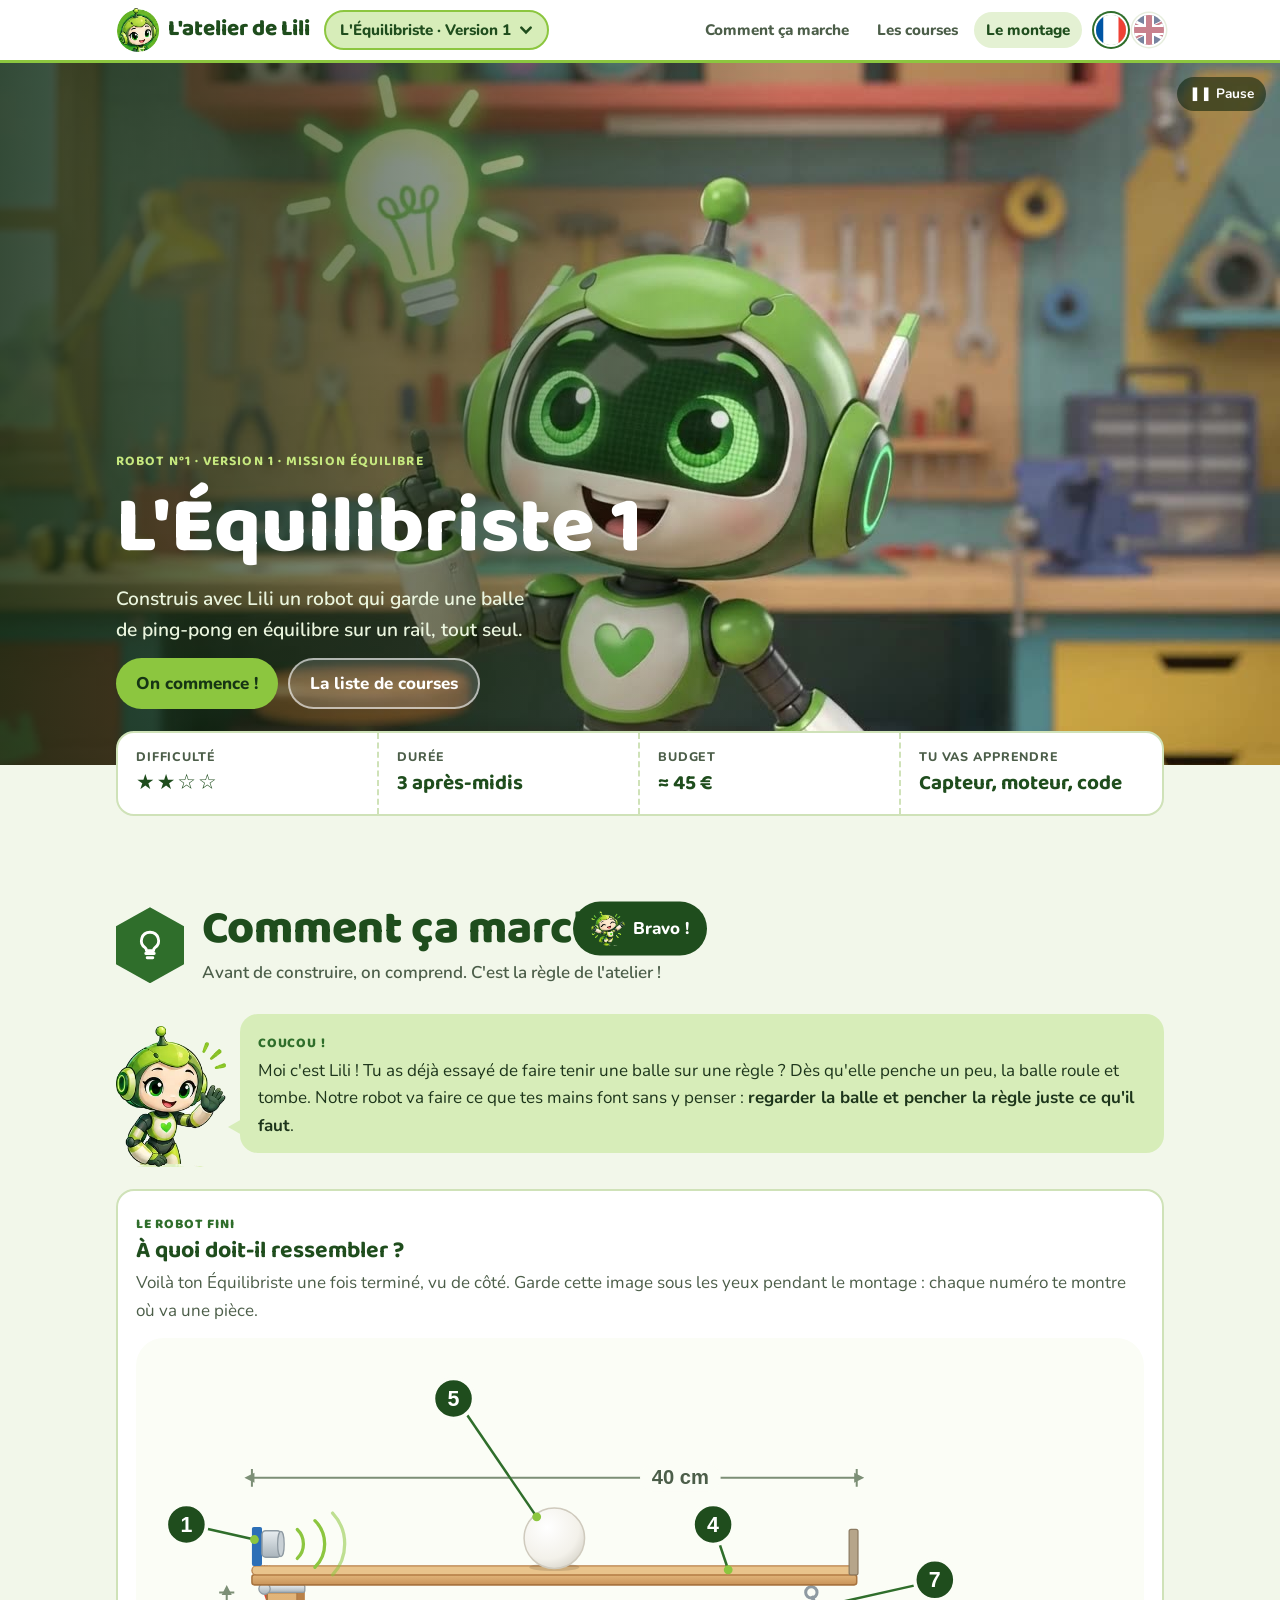
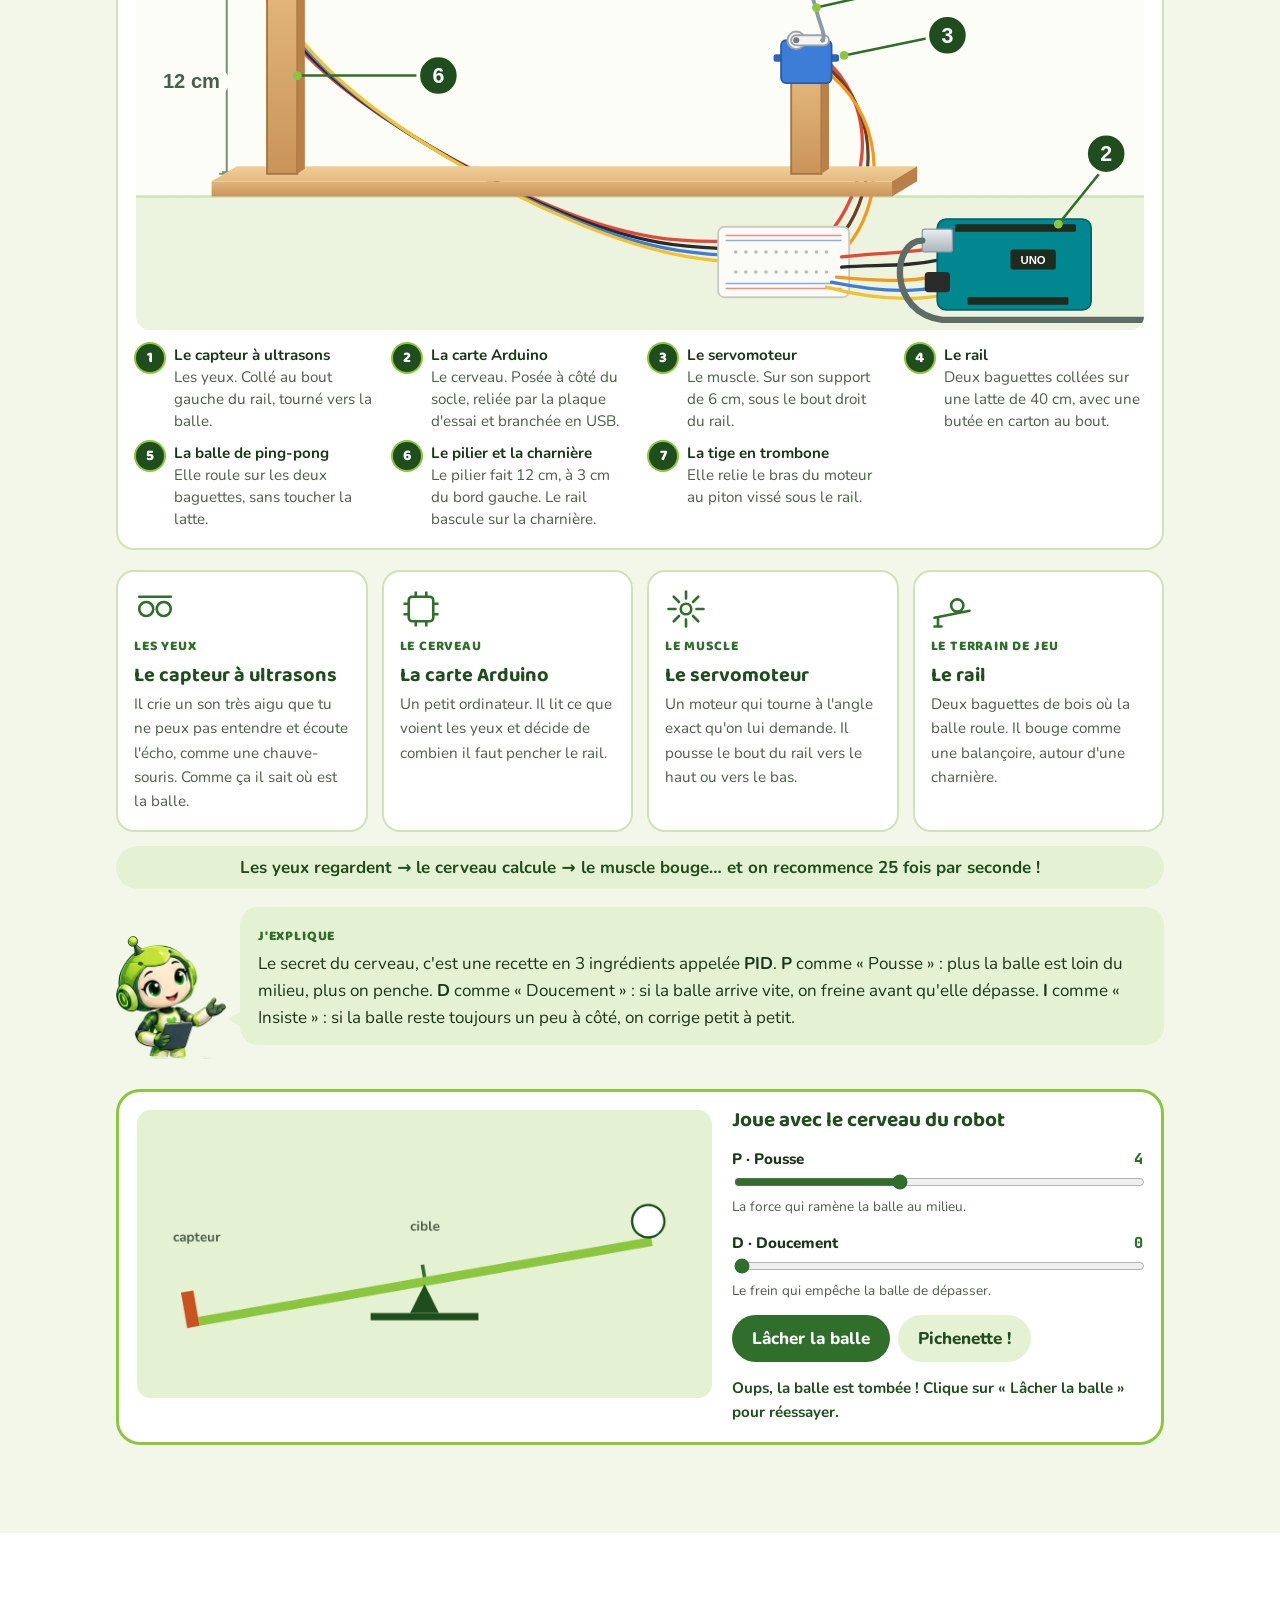
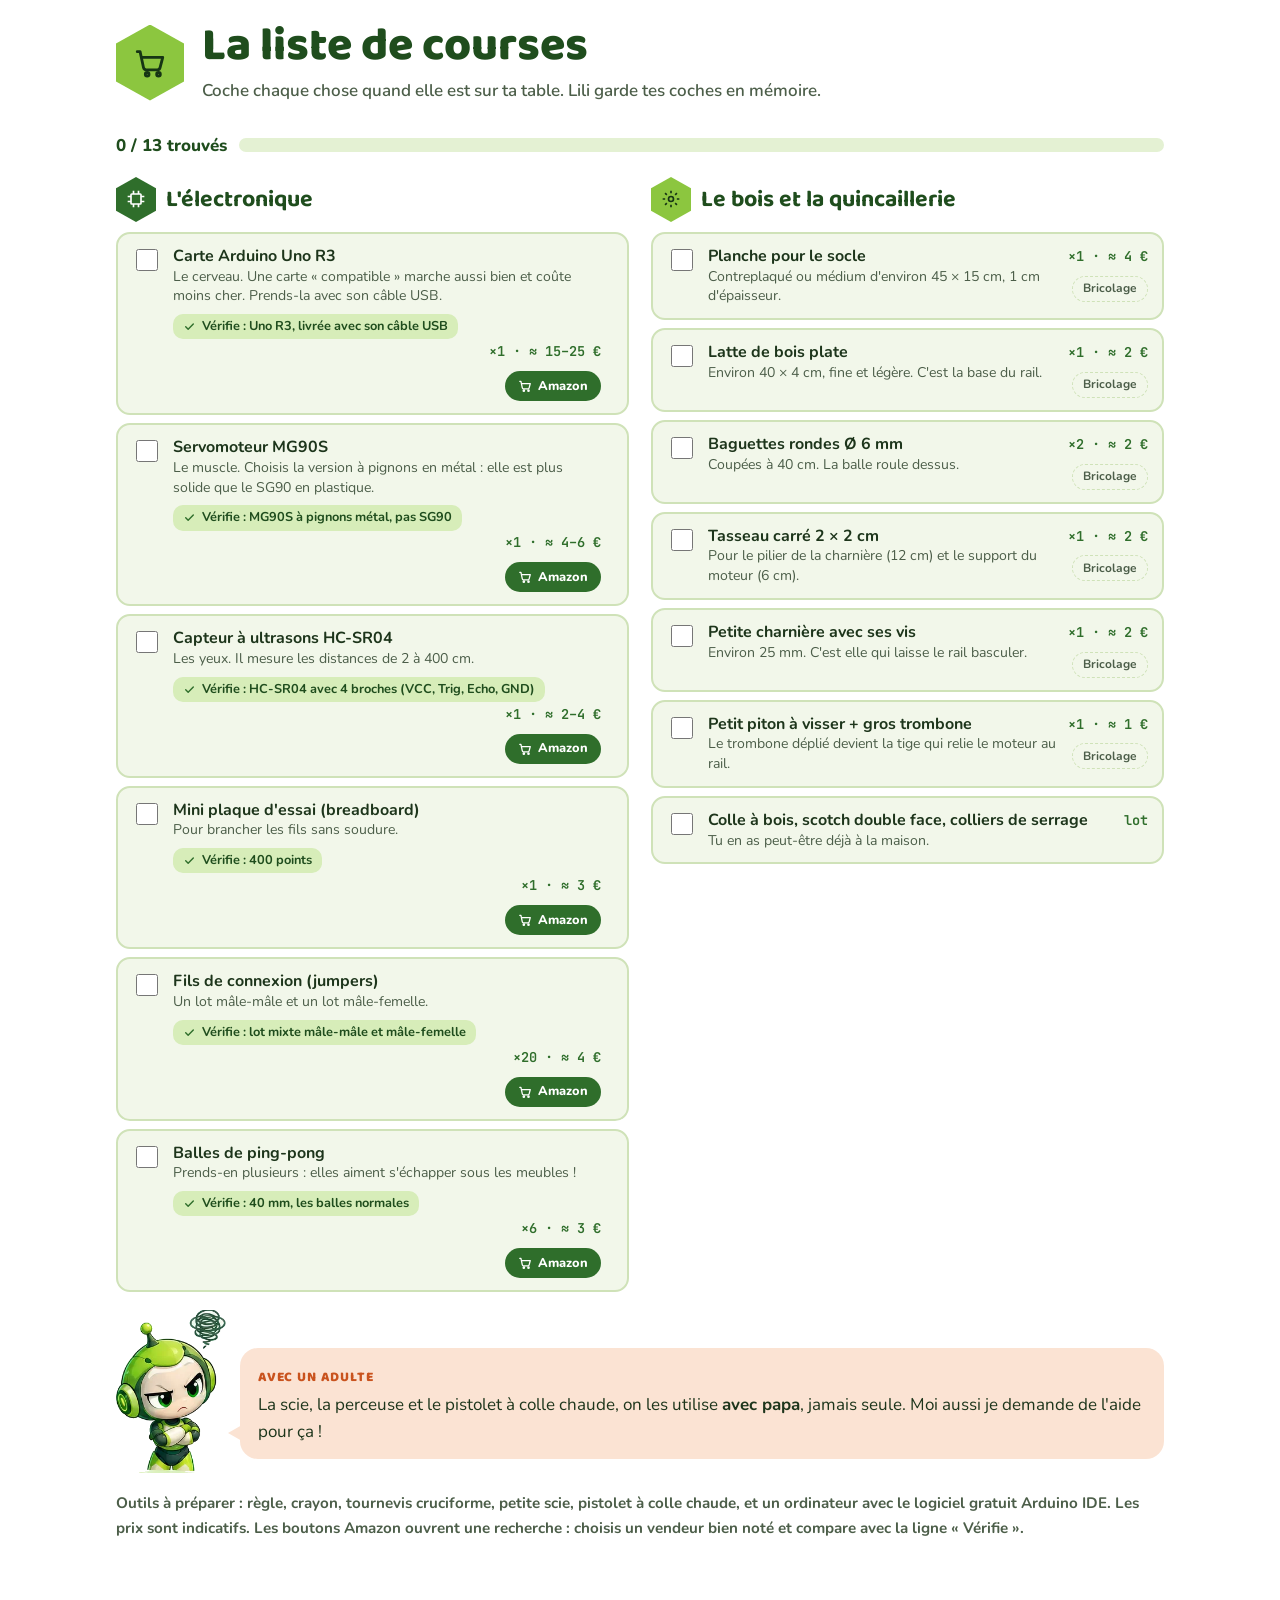
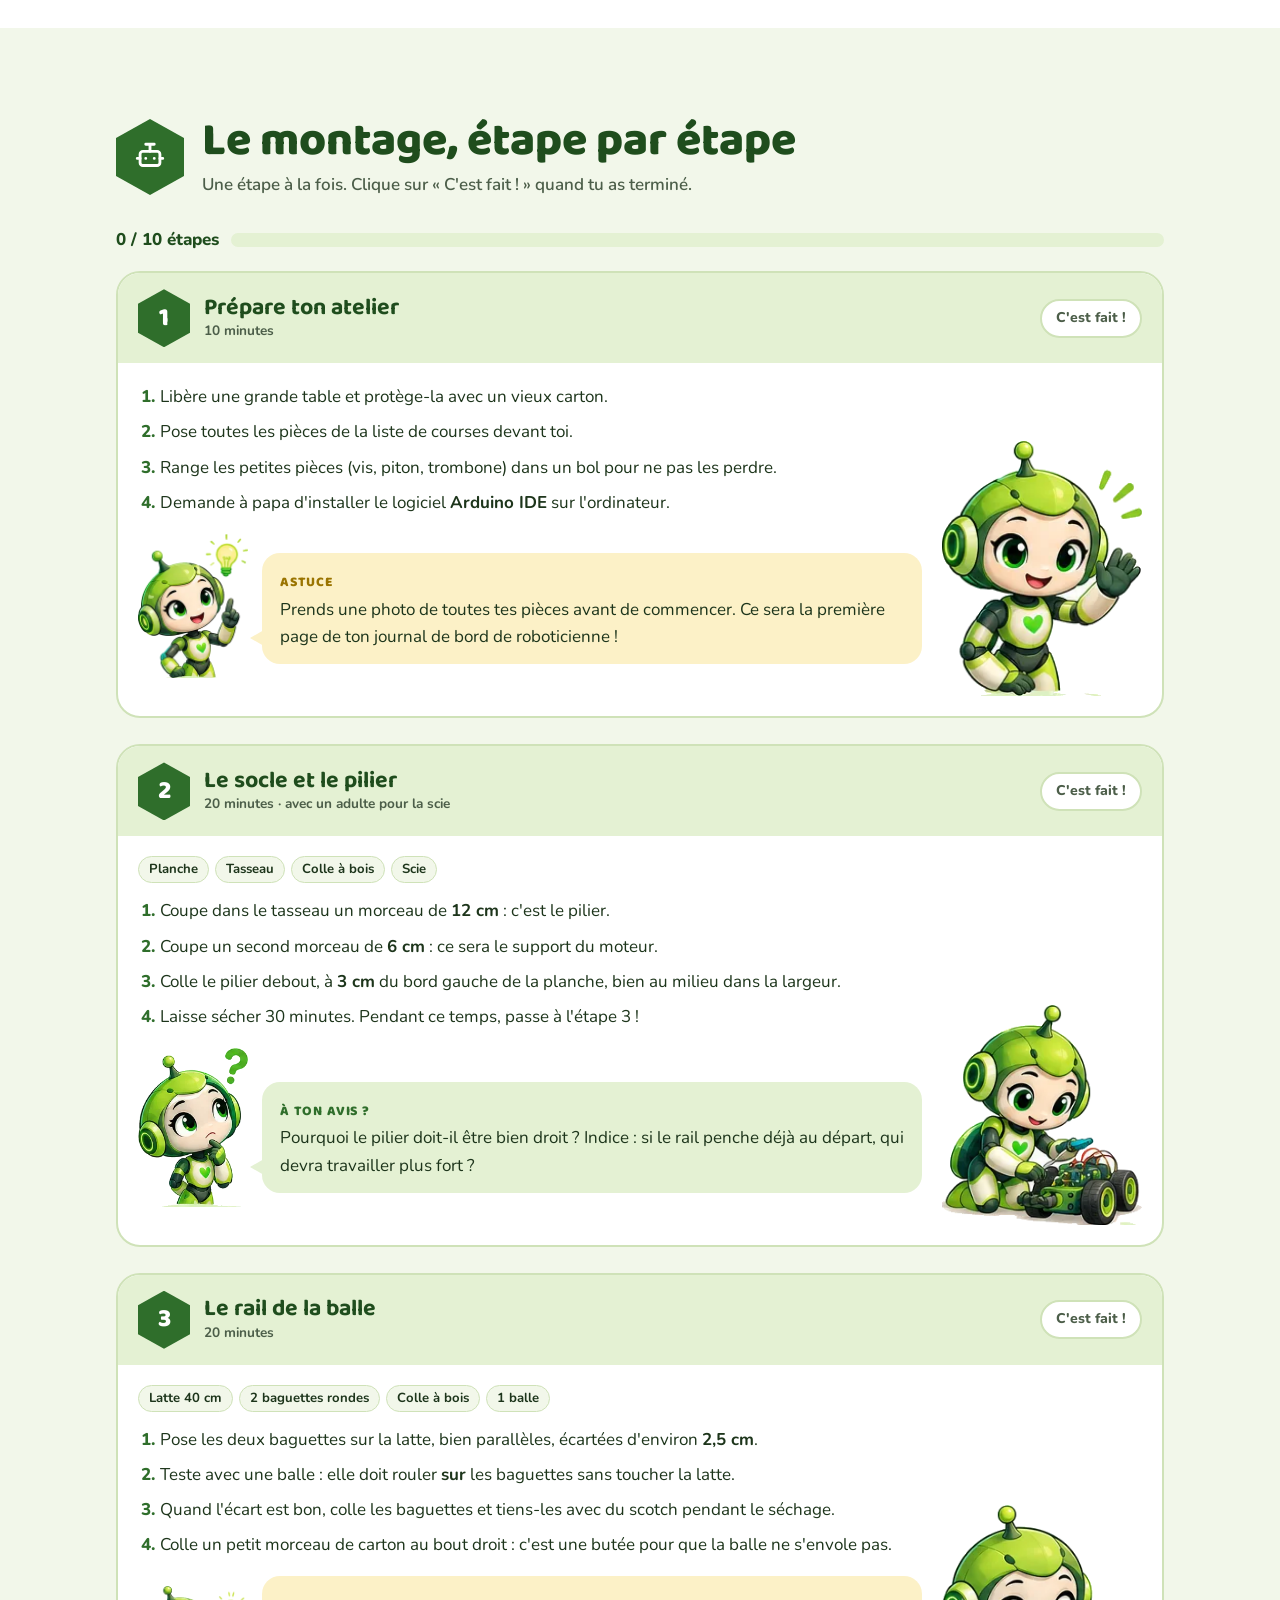
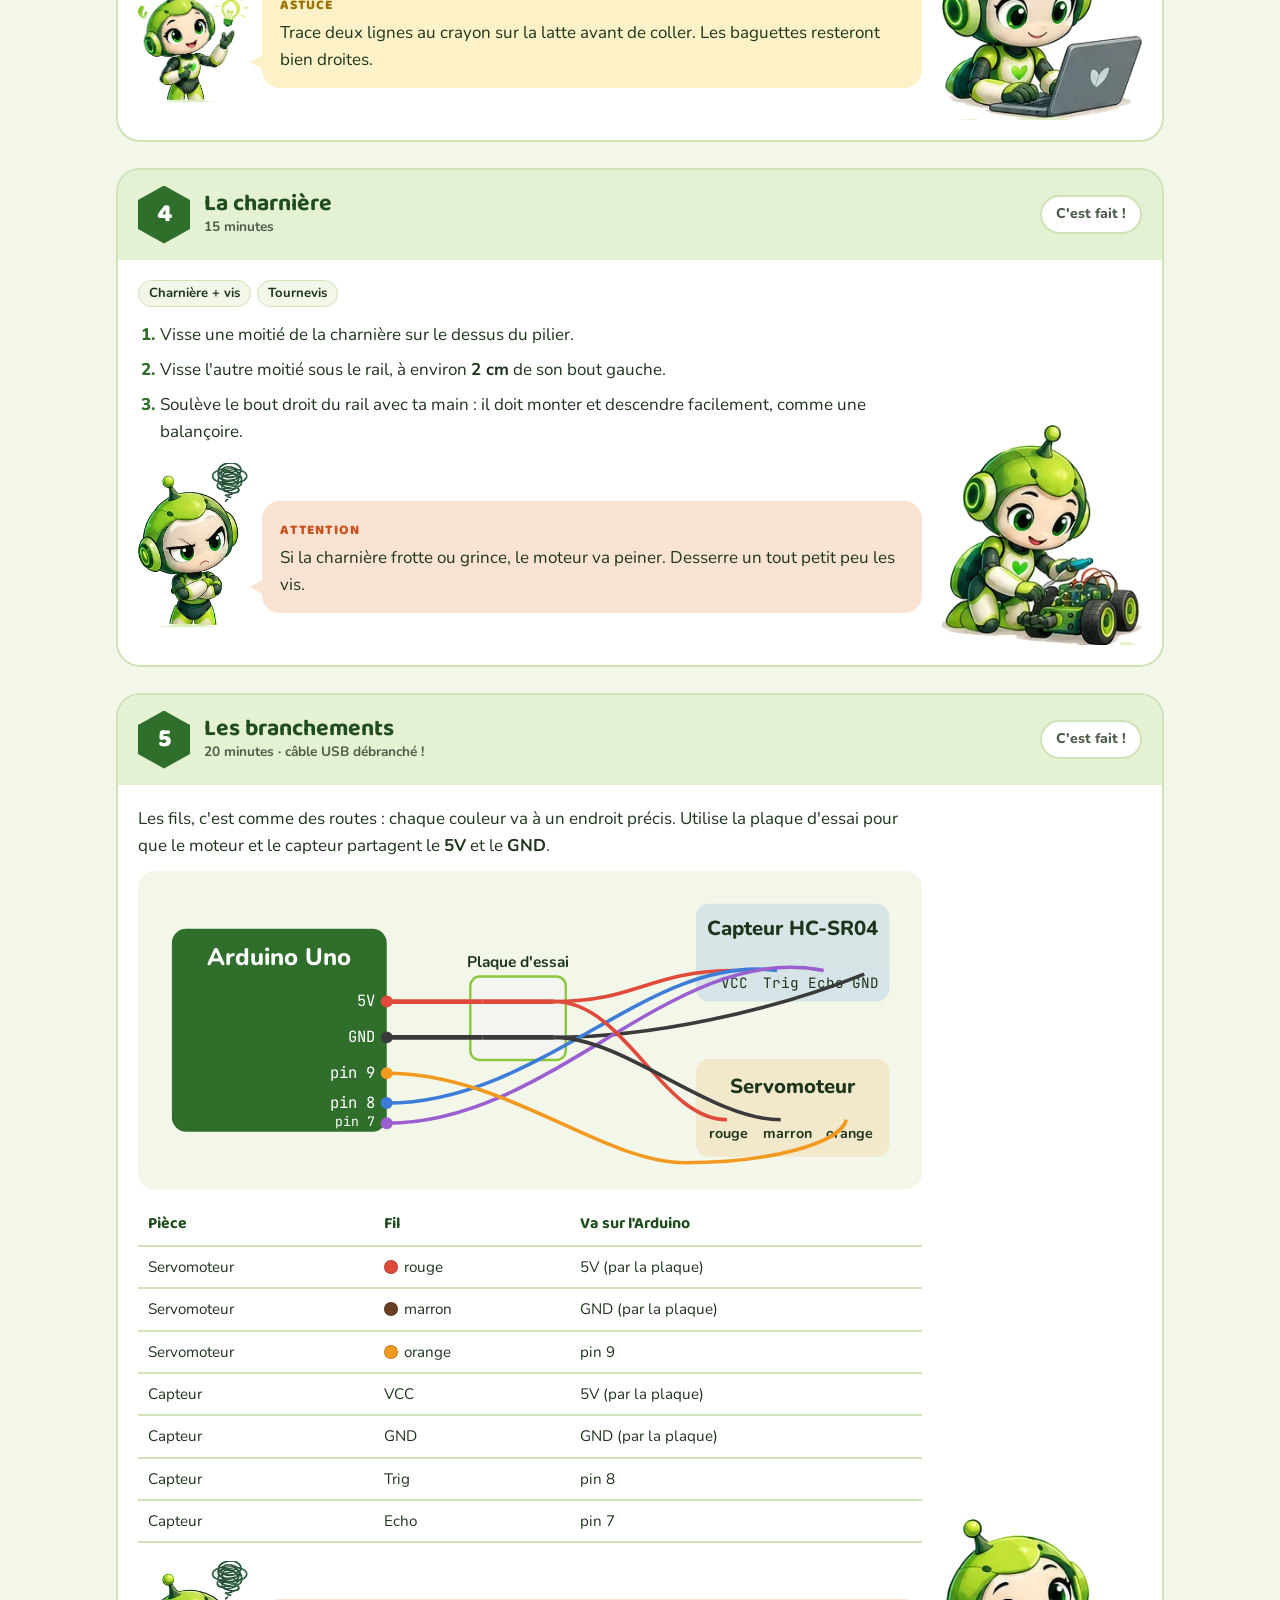
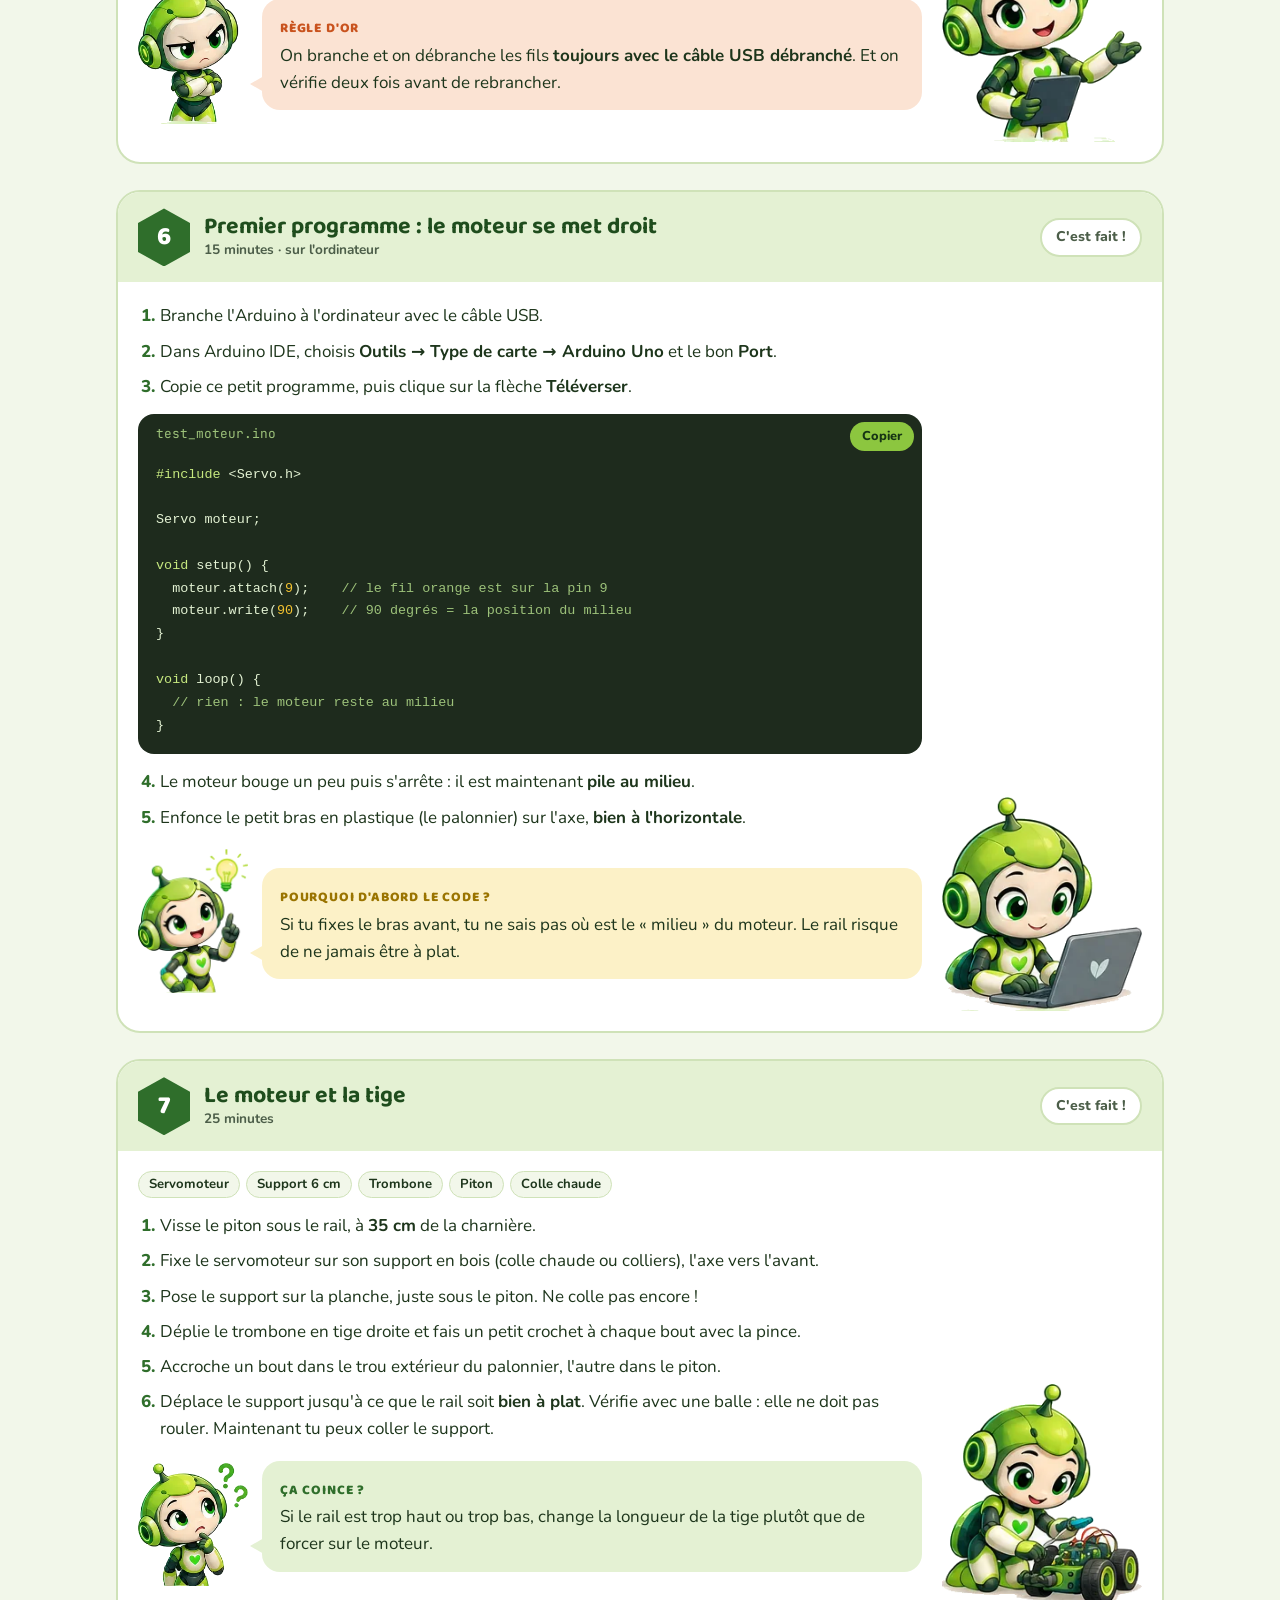
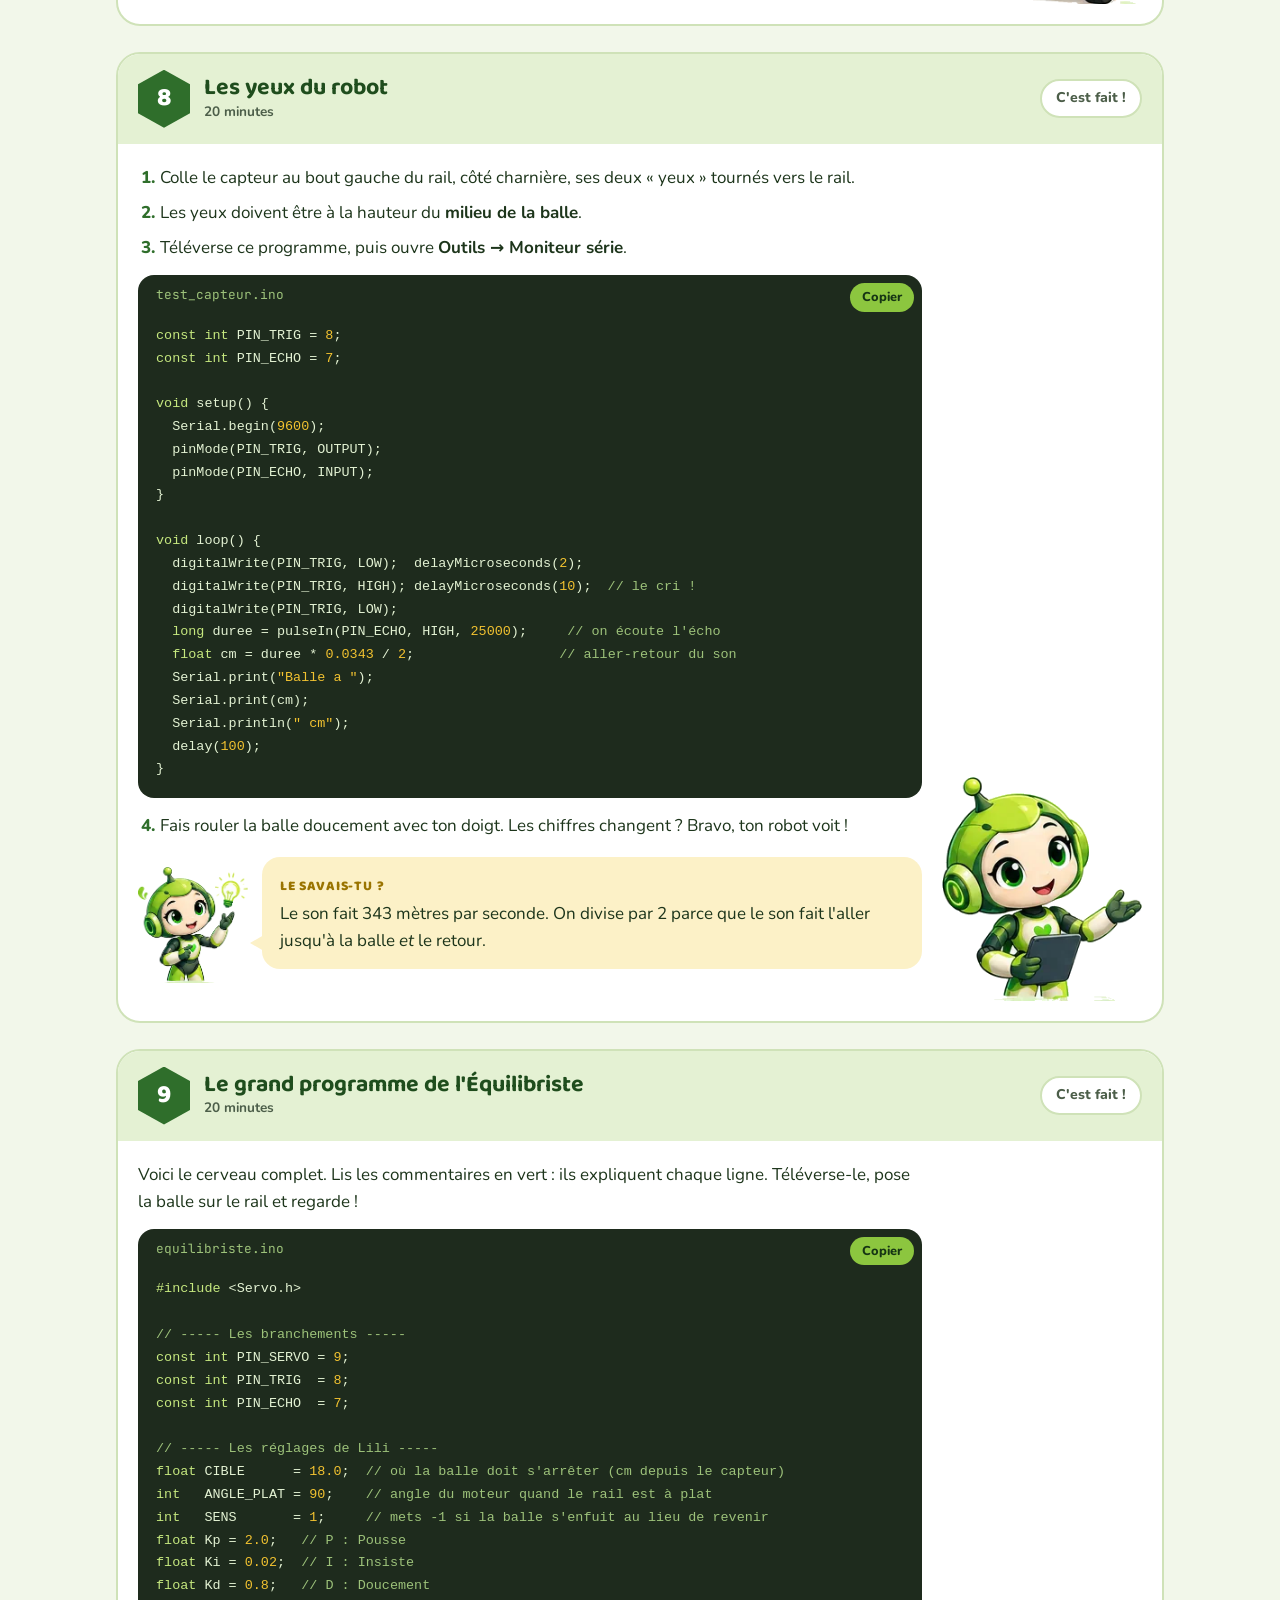
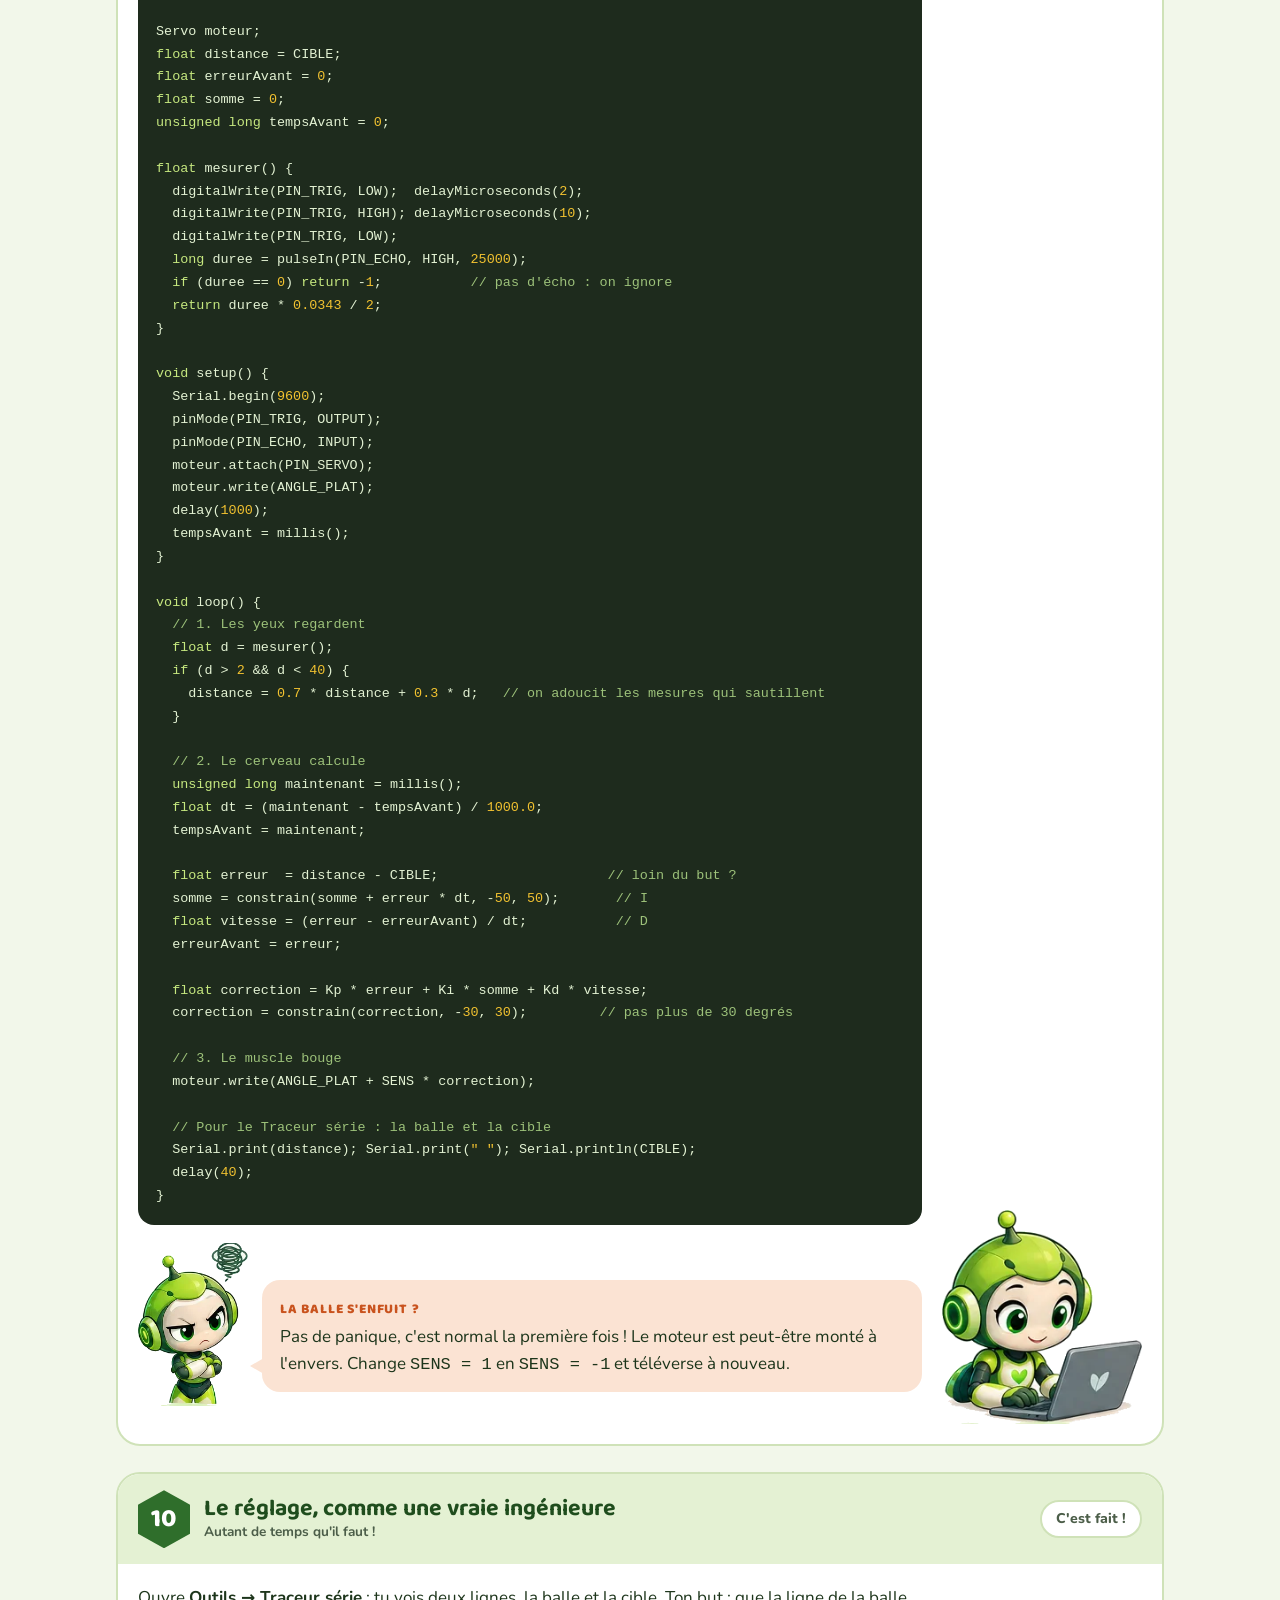
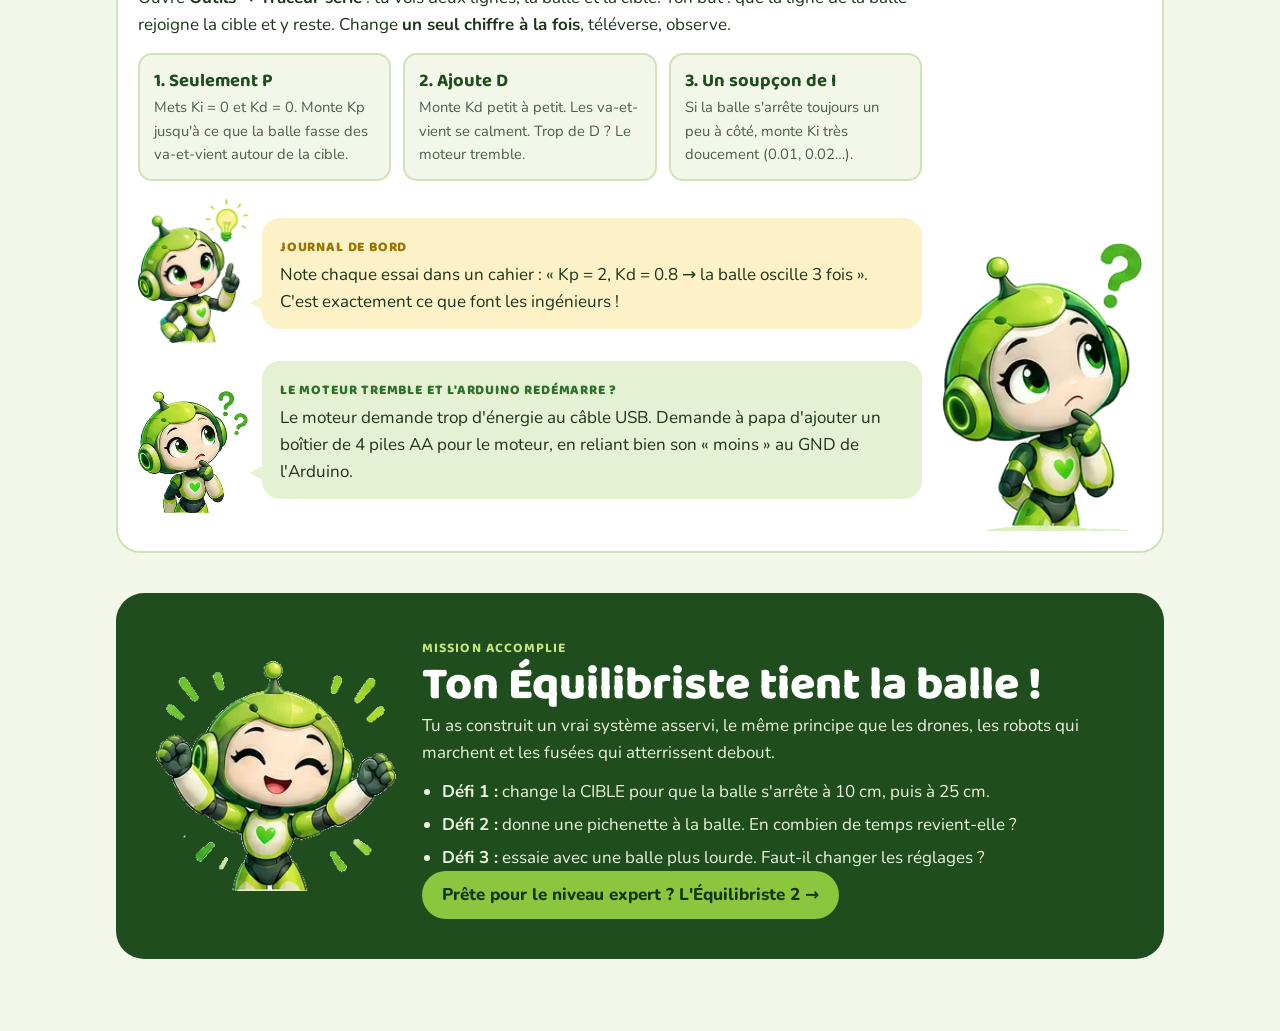
==== index.html @ 038a300b "Ajoute L'Enseigne lumineuse 2 : le panneau défilant (très facile) - Nouvelle page panneau.html + en/" ====
<!doctype html>
<html lang="fr">
<head>
<meta charset="utf-8">
<meta name="viewport" content="width=device-width, initial-scale=1, viewport-fit=cover">
<meta name="description" content="L'atelier de Lili : des robots à construire en famille, expliqués pas à pas pour les enfants.">
<link rel="icon" href="assets/lili-avatar.webp" type="image/webp">
<style>:root{color-scheme:light;padding-top:env(safe-area-inset-top,0px);padding-bottom:env(safe-area-inset-bottom,0px)}body{margin:0}img{max-width:100%}[hidden]{display:none!important}</style>
<title>L'atelier de Lili</title>
<meta name="claude:viewport-fit-sides" content="cover">
<link rel="preconnect" href="https://fonts.googleapis.com">
<link rel="preconnect" href="https://fonts.gstatic.com" crossorigin>
<link rel="stylesheet" href="https://fonts.googleapis.com/css2?family=Baloo+2:wght@500;700;800&family=Nunito:wght@400;600;700;800&family=JetBrains+Mono:wght@400;600&display=swap">
<link rel="stylesheet" href="assets/atelier.css?v=5">

</head>
<body>
<header class="topbar">
  <div class="wrap">
    <a class="brand" href="#top"><img src="assets/lili-avatar.webp" alt="">L'atelier de Lili</a>
    <div class="picker">
      <button class="picker-btn" id="pickerBtn" aria-expanded="false" aria-controls="pickerMenu">L'Équilibriste · Version 1<svg viewBox="0 0 12 12" fill="none" stroke="currentColor" stroke-width="2.2" stroke-linecap="round"><path d="M2 4l4 4 4-4"/></svg>
      </button>
      <div class="picker-menu" id="pickerMenu" hidden>
        <a class="robot-opt is-current" href="#top">
          <span class="ico"><svg viewBox="0 0 48 48" width="40"><circle cx="24" cy="16" r="7" fill="#F4F4F0" stroke="#2F6E2B" stroke-width="2"/><rect x="4" y="25" width="40" height="5" rx="2.5" fill="#8CC63F" transform="rotate(-8 24 27)"/><path d="M24 30v12M16 42h16" stroke="#2F6E2B" stroke-width="3" stroke-linecap="round"/></svg></span>
          <span><b>L'Équilibriste · Version 1</b><small>Une balle de ping-pong en équilibre sur un rail</small></span>
        </a>
        <a class="robot-opt" href="plateau.html">
          <span class="ico"><svg viewBox="0 0 48 48" width="40"><circle cx="24" cy="10" r="5" fill="#F4F4F0" stroke="#2F6E2B" stroke-width="2"/><ellipse cx="24" cy="19" rx="19" ry="4.5" fill="#8CC63F" stroke="#2F6E2B" stroke-width="2" transform="rotate(-6 24 19)"/><path d="M11 23l-3 17M24 24v16M37 21l3 19M5 41h38" stroke="#2F6E2B" stroke-width="3" stroke-linecap="round"/></svg></span>
          <span><b>L'Équilibriste · Version 2</b><small>Une bille sur un plateau, 3 moteurs · niveau expert</small></span>
        </a>
        <a class="robot-opt" href="enseigne.html">
          <span class="ico"><svg viewBox="0 0 48 48" width="40"><rect x="4" y="12" width="40" height="24" rx="5" fill="#1F4D1D"/><text x="24" y="30" text-anchor="middle" font-family="Baloo 2, sans-serif" font-weight="800" font-size="15" fill="#C6E87F">ABC</text></svg></span>
          <span><b>L'Enseigne lumineuse · Version 1</b><small>Ton prénom en lettres imprimées en 3D qui s'allument</small></span>
        </a>
        <a class="robot-opt" href="panneau.html">
          <span class="ico"><svg viewBox="0 0 48 48" width="40"><rect x="4" y="12" width="40" height="24" rx="5" fill="#1F4D1D"/><text x="24" y="30" text-anchor="middle" font-family="Baloo 2, sans-serif" font-weight="800" font-size="15" fill="#C6E87F">ABC</text></svg></span>
          <span><b>L'Enseigne lumineuse · Version 2</b><small>Tes messages qui défilent · très facile</small></span>
        </a>
        <a class="robot-opt" href="rouleur.html">
          <span class="ico"><svg viewBox="0 0 48 48" width="40"><rect x="8" y="16" width="32" height="16" rx="5" fill="#8CC63F" stroke="#1F4D1D" stroke-width="2"/><rect x="18" y="9" width="12" height="7" rx="2" fill="#3D7DD8"/><circle cx="14" cy="34" r="6" fill="#1F4D1D"/><circle cx="34" cy="34" r="6" fill="#1F4D1D"/></svg></span>
          <span><b>Le Rouleur</b><small>Il roule et contourne les obstacles tout seul</small></span>
        </a>
        <span class="robot-opt locked" aria-disabled="true">
          <span class="ico"><svg viewBox="0 0 48 48" width="34"><rect x="10" y="20" width="28" height="22" rx="5" fill="none" stroke="currentColor" stroke-width="3"/><path d="M16 20v-6a8 8 0 0116 0v6" fill="none" stroke="currentColor" stroke-width="3"/></svg></span>
          <span><b>Mystère</b><small>Se débloque quand tu as fini le Rouleur</small></span>
        </span>
      </div>
    </div>
    <nav class="navlinks" aria-label="Chapitres">
      <a href="#comprendre">Comment ça marche</a>
      <a href="#courses">Les courses</a>
      <a href="#montage">Le montage</a>
    </nav>
    <nav class="lang" aria-label="Langue"><a href="index.html" lang="fr" hreflang="fr" title="Français" aria-label="Français" aria-current="true"><svg viewBox="0 0 3 2" preserveAspectRatio="xMidYMid slice" aria-hidden="true"><rect width="1" height="2" fill="#0055A4"/><rect x="1" width="1" height="2" fill="#FFFFFF"/><rect x="2" width="1" height="2" fill="#EF4135"/></svg></a><a href="en/index.html" lang="en" hreflang="en" title="English" aria-label="English"><svg viewBox="0 0 60 30" preserveAspectRatio="xMidYMid slice" aria-hidden="true"><clipPath id="ukT"><path d="M30,15h30v15zv15h-30zh-30v-15zv-15h30z"/></clipPath><rect width="60" height="30" fill="#012169"/><path d="M0,0L60,30M60,0L0,30" stroke="#FFFFFF" stroke-width="6"/><path d="M0,0L60,30M60,0L0,30" clip-path="url(#ukT)" stroke="#C8102E" stroke-width="4"/><path d="M30,0v30M0,15h60" stroke="#FFFFFF" stroke-width="10"/><path d="M30,0v30M0,15h60" stroke="#C8102E" stroke-width="6"/></svg></a></nav>
  </div>
</header>

<main id="top">
  <div class="hero">
    <video id="heroVideo" src="assets/banner.mp4?v=4" poster="assets/banner-poster.jpg" autoplay muted loop playsinline aria-label="Lili construit un robot dans son atelier"></video>
    <button class="vid-toggle" id="vidToggle" type="button">❚❚ Pause</button>
    <div class="hero-text">
      <div class="wrap">
        <span class="eyebrow">Robot n°1 · Version 1 · Mission équilibre</span>
        <h1>L'Équilibriste 1</h1>
        <p class="lead">Construis avec Lili un robot qui garde une balle de ping-pong en équilibre sur un rail, tout seul.</p>
        <div class="hero-cta">
          <a class="btn btn-lime" href="#comprendre">On commence !</a>
          <a class="btn btn-ghost" href="#courses">La liste de courses</a>
        </div>
      </div>
    </div>
  </div>

  <div class="wrap">
    <div class="facts">
      <div><span>Difficulté</span><b class="stars">★★☆☆</b></div>
      <div><span>Durée</span><b>3 après-midis</b></div>
      <div><span>Budget</span><b>≈ 45 €</b></div>
      <div><span>Tu vas apprendre</span><b>Capteur, moteur, code</b></div>
    </div>
  </div>

  <!-- ===================== COMPRENDRE ===================== -->
  <section class="chap" id="comprendre">
    <div class="wrap">
      <div class="chap-head">
        <div class="hex"><svg viewBox="0 0 24 24" fill="none" stroke="currentColor" stroke-width="2" stroke-linecap="round" stroke-linejoin="round"><path d="M9 18h6M10 21h4M12 3a6 6 0 00-3.5 10.9c.6.5 1 1.2 1 2.1h5c0-.9.4-1.6 1-2.1A6 6 0 0012 3z"/></svg></div>
        <div><h2>Comment ça marche ?</h2><p>Avant de construire, on comprend. C'est la règle de l'atelier !</p></div>
      </div>

      <div class="lili">
        <img src="assets/lili-coucou.webp" alt="Lili fait coucou">
        <div class="bubble"><span class="tag">Coucou !</span><p>Moi c'est Lili ! Tu as déjà essayé de faire tenir une balle sur une règle ? Dès qu'elle penche un peu, la balle roule et tombe. Notre robot va faire ce que tes mains font sans y penser : <strong>regarder la balle et pencher la règle juste ce qu'il faut</strong>.</p></div>
      </div>

      <!-- À quoi doit-il ressembler ? -->
      <figure class="look" id="apercu">
        <div class="look-head"><span class="role">Le robot fini</span><h3>À quoi doit-il ressembler ?</h3><p>Voilà ton Équilibriste une fois terminé, vu de côté. Garde cette image sous les yeux pendant le montage : chaque numéro te montre où va une pièce.</p></div>
        <a class="look-pic" href="assets/look-equilibriste.svg" target="_blank" rel="noopener" title="Ouvrir l'image en grand"><img src="assets/look-equilibriste.svg" alt="L'Équilibriste terminé, vu de côté : socle, pilier, rail avec la balle, capteur, servomoteur, plaque d'essai et Arduino" width="800" height="470" loading="lazy"></a>
        <p class="look-zoom">Touche l'image pour l'agrandir.</p>
        <ol class="look-key">
          <li><span><b>Le capteur à ultrasons</b>Les yeux. Collé au bout gauche du rail, tourné vers la balle.</span></li>
          <li><span><b>La carte Arduino</b>Le cerveau. Posée à côté du socle, reliée par la plaque d'essai et branchée en USB.</span></li>
          <li><span><b>Le servomoteur</b>Le muscle. Sur son support de 6 cm, sous le bout droit du rail.</span></li>
          <li><span><b>Le rail</b>Deux baguettes collées sur une latte de 40 cm, avec une butée en carton au bout.</span></li>
          <li><span><b>La balle de ping-pong</b>Elle roule sur les deux baguettes, sans toucher la latte.</span></li>
          <li><span><b>Le pilier et la charnière</b>Le pilier fait 12 cm, à 3 cm du bord gauche. Le rail bascule sur la charnière.</span></li>
          <li><span><b>La tige en trombone</b>Elle relie le bras du moteur au piton vissé sous le rail.</span></li>
        </ol>
      </figure>

      <div class="how">
        <div class="how-card">
          <svg viewBox="0 0 48 48" fill="none" stroke="currentColor" stroke-width="3" stroke-linecap="round"><circle cx="14" cy="24" r="8"/><circle cx="34" cy="24" r="8"/><path d="M6 10h36"/></svg>
          <span class="role">Les yeux</span><h3>Le capteur à ultrasons</h3>
          <p>Il crie un son très aigu que tu ne peux pas entendre et écoute l'écho, comme une chauve-souris. Comme ça il sait où est la balle.</p>
        </div>
        <div class="how-card">
          <svg viewBox="0 0 48 48" fill="none" stroke="currentColor" stroke-width="3" stroke-linejoin="round"><rect x="10" y="10" width="28" height="28" rx="4"/><path d="M18 4v6M30 4v6M18 38v6M30 38v6M4 18h6M4 30h6M38 18h6M38 30h6"/></svg>
          <span class="role">Le cerveau</span><h3>La carte Arduino</h3>
          <p>Un petit ordinateur. Il lit ce que voient les yeux et décide de combien il faut pencher le rail.</p>
        </div>
        <div class="how-card">
          <svg viewBox="0 0 48 48" fill="none" stroke="currentColor" stroke-width="3" stroke-linecap="round"><circle cx="24" cy="24" r="6"/><path d="M24 4v8M24 36v8M4 24h8M36 24h8M10 10l6 6M32 32l6 6M38 10l-6 6M16 32l-6 6"/></svg>
          <span class="role">Le muscle</span><h3>Le servomoteur</h3>
          <p>Un moteur qui tourne à l'angle exact qu'on lui demande. Il pousse le bout du rail vers le haut ou vers le bas.</p>
        </div>
        <div class="how-card">
          <svg viewBox="0 0 48 48" fill="none" stroke="currentColor" stroke-width="3" stroke-linecap="round"><path d="M4 34l40-8"/><circle cx="30" cy="20" r="7"/><path d="M8 34v10M4 44h8"/></svg>
          <span class="role">Le terrain de jeu</span><h3>Le rail</h3>
          <p>Deux baguettes de bois où la balle roule. Il bouge comme une balançoire, autour d'une charnière.</p>
        </div>
      </div>
      <p class="loop-line">Les yeux regardent → le cerveau calcule → le muscle bouge… et on recommence 25 fois par seconde !</p>

      <div class="lili ask">
        <img src="assets/lili-explique.webp" alt="Lili explique avec une tablette">
        <div class="bubble"><span class="tag">J'explique</span><p>Le secret du cerveau, c'est une recette en 3 ingrédients appelée <strong>PID</strong>. <strong>P</strong> comme « Pousse » : plus la balle est loin du milieu, plus on penche. <strong>D</strong> comme « Doucement » : si la balle arrive vite, on freine avant qu'elle dépasse. <strong>I</strong> comme « Insiste » : si la balle reste toujours un peu à côté, on corrige petit à petit.</p></div>
      </div>

      <!-- Simulateur -->
      <div class="sim">
        <canvas id="simCanvas" width="640" height="320" aria-label="Simulation du rail et de la balle"></canvas>
        <div class="sim-ctrl">
          <h3>Joue avec le cerveau du robot</h3>
          <div class="slider">
            <label for="kp">P · Pousse <output id="kpOut">4</output></label>
            <input type="range" id="kp" min="0" max="10" step="0.5" value="4">
            <small>La force qui ramène la balle au milieu.</small>
          </div>
          <div class="slider">
            <label for="kd">D · Doucement <output id="kdOut">0</output></label>
            <input type="range" id="kd" min="0" max="5" step="0.25" value="0">
            <small>Le frein qui empêche la balle de dépasser.</small>
          </div>
          <div class="row">
            <button class="btn btn-green" id="simDrop" type="button">Lâcher la balle</button>
            <button class="btn btn-soft" id="simPush" type="button">Pichenette !</button>
          </div>
          <p class="sim-msg" id="simMsg">Essaie avec D à zéro : la balle fait des va-et-vient. Monte D petit à petit…</p>
        </div>
      </div>
    </div>
  </section>

  <!-- ===================== COURSES ===================== -->
  <section class="chap chap-alt" id="courses">
    <div class="wrap">
      <div class="chap-head">
        <div class="hex lime"><svg viewBox="0 0 24 24" fill="none" stroke="currentColor" stroke-width="2" stroke-linecap="round" stroke-linejoin="round"><path d="M3 4h2l2.4 11.2a2 2 0 002 1.6h7.7a2 2 0 002-1.5L21 8H6"/><circle cx="10" cy="20" r="1.3"/><circle cx="18" cy="20" r="1.3"/></svg></div>
        <div><h2>La liste de courses</h2><p>Coche chaque chose quand elle est sur ta table. Lili garde tes coches en mémoire.</p></div>
      </div>

      <div class="progress"><span id="shopCount">0 / 0 trouvés</span><div class="bar"><i id="shopBar"></i></div></div>

      <div class="shop">
        <div class="shop-group">
          <h3><span class="hex"><svg viewBox="0 0 24 24" fill="none" stroke="currentColor" stroke-width="2"><rect x="6" y="6" width="12" height="12" rx="1"/><path d="M9 2v4M15 2v4M9 18v4M15 18v4M2 9h4M2 15h4M18 9h4M18 15h4"/></svg></span>L'électronique</h3>
          <ul class="items">
            <li><label class="item"><input type="checkbox" data-k="uno"><span><b>Carte Arduino Uno R3</b><small>Le cerveau. Une carte « compatible » marche aussi bien et coûte moins cher. Prends-la avec son câble USB.</small><span class="spec"><svg viewBox="0 0 24 24" width="13" height="13" fill="none" stroke="currentColor" stroke-width="2.6" stroke-linecap="round" stroke-linejoin="round" aria-hidden="true"><path d="M5 12.5l4.5 4.5L19 7.5"/></svg><span><b>Vérifie :</b> Uno R3, livrée avec son câble USB</span></span><span class="qty"><span>×1 · ≈ 15–25 €</span><a class="buy" href="https://www.amazon.fr/s?k=arduino+uno+r3+câble+usb" target="_blank" rel="noopener"><svg viewBox="0 0 24 24" width="14" height="14" fill="none" stroke="currentColor" stroke-width="2.2" stroke-linecap="round" stroke-linejoin="round" aria-hidden="true"><path d="M3 4h2l2.4 11.2a2 2 0 002 1.6h7.7a2 2 0 002-1.5L21 8H6"/><circle cx="10" cy="20" r="1.2"/><circle cx="18" cy="20" r="1.2"/></svg>Amazon</a></span></label></li>
            <li><label class="item"><input type="checkbox" data-k="servo"><span><b>Servomoteur MG90S</b><small>Le muscle. Choisis la version à pignons en métal : elle est plus solide que le SG90 en plastique.</small><span class="spec"><svg viewBox="0 0 24 24" width="13" height="13" fill="none" stroke="currentColor" stroke-width="2.6" stroke-linecap="round" stroke-linejoin="round" aria-hidden="true"><path d="M5 12.5l4.5 4.5L19 7.5"/></svg><span><b>Vérifie :</b> MG90S à pignons métal, pas SG90</span></span><span class="qty"><span>×1 · ≈ 4–6 €</span><a class="buy" href="https://www.amazon.fr/s?k=servomoteur+MG90S" target="_blank" rel="noopener"><svg viewBox="0 0 24 24" width="14" height="14" fill="none" stroke="currentColor" stroke-width="2.2" stroke-linecap="round" stroke-linejoin="round" aria-hidden="true"><path d="M3 4h2l2.4 11.2a2 2 0 002 1.6h7.7a2 2 0 002-1.5L21 8H6"/><circle cx="10" cy="20" r="1.2"/><circle cx="18" cy="20" r="1.2"/></svg>Amazon</a></span></label></li>
            <li><label class="item"><input type="checkbox" data-k="hcsr04"><span><b>Capteur à ultrasons HC-SR04</b><small>Les yeux. Il mesure les distances de 2 à 400 cm.</small><span class="spec"><svg viewBox="0 0 24 24" width="13" height="13" fill="none" stroke="currentColor" stroke-width="2.6" stroke-linecap="round" stroke-linejoin="round" aria-hidden="true"><path d="M5 12.5l4.5 4.5L19 7.5"/></svg><span><b>Vérifie :</b> HC-SR04 avec 4 broches (VCC, Trig, Echo, GND)</span></span><span class="qty"><span>×1 · ≈ 2–4 €</span><a class="buy" href="https://www.amazon.fr/s?k=HC-SR04+capteur+ultrason" target="_blank" rel="noopener"><svg viewBox="0 0 24 24" width="14" height="14" fill="none" stroke="currentColor" stroke-width="2.2" stroke-linecap="round" stroke-linejoin="round" aria-hidden="true"><path d="M3 4h2l2.4 11.2a2 2 0 002 1.6h7.7a2 2 0 002-1.5L21 8H6"/><circle cx="10" cy="20" r="1.2"/><circle cx="18" cy="20" r="1.2"/></svg>Amazon</a></span></label></li>
            <li><label class="item"><input type="checkbox" data-k="breadboard"><span><b>Mini plaque d'essai (breadboard)</b><small>Pour brancher les fils sans soudure.</small><span class="spec"><svg viewBox="0 0 24 24" width="13" height="13" fill="none" stroke="currentColor" stroke-width="2.6" stroke-linecap="round" stroke-linejoin="round" aria-hidden="true"><path d="M5 12.5l4.5 4.5L19 7.5"/></svg><span><b>Vérifie :</b> 400 points</span></span><span class="qty"><span>×1 · ≈ 3 €</span><a class="buy" href="https://www.amazon.fr/s?k=mini+breadboard+400+points" target="_blank" rel="noopener"><svg viewBox="0 0 24 24" width="14" height="14" fill="none" stroke="currentColor" stroke-width="2.2" stroke-linecap="round" stroke-linejoin="round" aria-hidden="true"><path d="M3 4h2l2.4 11.2a2 2 0 002 1.6h7.7a2 2 0 002-1.5L21 8H6"/><circle cx="10" cy="20" r="1.2"/><circle cx="18" cy="20" r="1.2"/></svg>Amazon</a></span></label></li>
            <li><label class="item"><input type="checkbox" data-k="jumpers"><span><b>Fils de connexion (jumpers)</b><small>Un lot mâle-mâle et un lot mâle-femelle.</small><span class="spec"><svg viewBox="0 0 24 24" width="13" height="13" fill="none" stroke="currentColor" stroke-width="2.6" stroke-linecap="round" stroke-linejoin="round" aria-hidden="true"><path d="M5 12.5l4.5 4.5L19 7.5"/></svg><span><b>Vérifie :</b> lot mixte mâle-mâle et mâle-femelle</span></span><span class="qty"><span>×20 · ≈ 4 €</span><a class="buy" href="https://www.amazon.fr/s?k=câbles+dupont+mâle+mâle+femelle" target="_blank" rel="noopener"><svg viewBox="0 0 24 24" width="14" height="14" fill="none" stroke="currentColor" stroke-width="2.2" stroke-linecap="round" stroke-linejoin="round" aria-hidden="true"><path d="M3 4h2l2.4 11.2a2 2 0 002 1.6h7.7a2 2 0 002-1.5L21 8H6"/><circle cx="10" cy="20" r="1.2"/><circle cx="18" cy="20" r="1.2"/></svg>Amazon</a></span></label></li>
            <li><label class="item"><input type="checkbox" data-k="balls"><span><b>Balles de ping-pong</b><small>Prends-en plusieurs : elles aiment s'échapper sous les meubles !</small><span class="spec"><svg viewBox="0 0 24 24" width="13" height="13" fill="none" stroke="currentColor" stroke-width="2.6" stroke-linecap="round" stroke-linejoin="round" aria-hidden="true"><path d="M5 12.5l4.5 4.5L19 7.5"/></svg><span><b>Vérifie :</b> 40 mm, les balles normales</span></span><span class="qty"><span>×6 · ≈ 3 €</span><a class="buy" href="https://www.amazon.fr/s?k=balles+ping+pong+40mm" target="_blank" rel="noopener"><svg viewBox="0 0 24 24" width="14" height="14" fill="none" stroke="currentColor" stroke-width="2.2" stroke-linecap="round" stroke-linejoin="round" aria-hidden="true"><path d="M3 4h2l2.4 11.2a2 2 0 002 1.6h7.7a2 2 0 002-1.5L21 8H6"/><circle cx="10" cy="20" r="1.2"/><circle cx="18" cy="20" r="1.2"/></svg>Amazon</a></span></label></li>
          </ul>
        </div>
        <div class="shop-group">
          <h3><span class="hex lime"><svg viewBox="0 0 24 24" fill="none" stroke="currentColor" stroke-width="2"><circle cx="12" cy="12" r="3"/><path d="M12 2v3M12 19v3M2 12h3M19 12h3M4.9 4.9l2.1 2.1M17 17l2.1 2.1M19.1 4.9L17 7M7 17l-2.1 2.1"/></svg></span>Le bois et la quincaillerie</h3>
          <ul class="items">
            <li><label class="item"><input type="checkbox" data-k="socle"><span><b>Planche pour le socle</b><small>Contreplaqué ou médium d'environ 45 × 15 cm, 1 cm d'épaisseur.</small></span><span class="qty"><span>×1 · ≈ 4 €</span><span class="store">Bricolage</span></span></label></li>
            <li><label class="item"><input type="checkbox" data-k="latte"><span><b>Latte de bois plate</b><small>Environ 40 × 4 cm, fine et légère. C'est la base du rail.</small></span><span class="qty"><span>×1 · ≈ 2 €</span><span class="store">Bricolage</span></span></label></li>
            <li><label class="item"><input type="checkbox" data-k="baguettes"><span><b>Baguettes rondes Ø 6 mm</b><small>Coupées à 40 cm. La balle roule dessus.</small></span><span class="qty"><span>×2 · ≈ 2 €</span><span class="store">Bricolage</span></span></label></li>
            <li><label class="item"><input type="checkbox" data-k="tasseaux"><span><b>Tasseau carré 2 × 2 cm</b><small>Pour le pilier de la charnière (12 cm) et le support du moteur (6 cm).</small></span><span class="qty"><span>×1 · ≈ 2 €</span><span class="store">Bricolage</span></span></label></li>
            <li><label class="item"><input type="checkbox" data-k="charniere"><span><b>Petite charnière avec ses vis</b><small>Environ 25 mm. C'est elle qui laisse le rail basculer.</small></span><span class="qty"><span>×1 · ≈ 2 €</span><span class="store">Bricolage</span></span></label></li>
            <li><label class="item"><input type="checkbox" data-k="piton"><span><b>Petit piton à visser + gros trombone</b><small>Le trombone déplié devient la tige qui relie le moteur au rail.</small></span><span class="qty"><span>×1 · ≈ 1 €</span><span class="store">Bricolage</span></span></label></li>
            <li><label class="item"><input type="checkbox" data-k="colle"><span><b>Colle à bois, scotch double face, colliers de serrage</b><small>Tu en as peut-être déjà à la maison.</small></span><span class="qty">lot</span></label></li>
          </ul>
        </div>
      </div>

      <div class="lili warn">
        <img src="assets/lili-pas-contente.webp" alt="Lili les bras croisés">
        <div class="bubble"><span class="tag">Avec un adulte</span><p>La scie, la perceuse et le pistolet à colle chaude, on les utilise <strong>avec papa</strong>, jamais seule. Moi aussi je demande de l'aide pour ça !</p></div>
      </div>
      <p class="total">Outils à préparer : règle, crayon, tournevis cruciforme, petite scie, pistolet à colle chaude, et un ordinateur avec le logiciel gratuit <strong>Arduino IDE</strong>. Les prix sont indicatifs. Les boutons Amazon ouvrent une recherche : choisis un vendeur bien noté et compare avec la ligne « Vérifie ».</p>
    </div>
  </section>

  <!-- ===================== MONTAGE ===================== -->
  <section class="chap" id="montage">
    <div class="wrap">
      <div class="chap-head">
        <div class="hex"><svg viewBox="0 0 24 24" fill="none" stroke="currentColor" stroke-width="2" stroke-linecap="round" stroke-linejoin="round"><rect x="5" y="8" width="14" height="10" rx="2"/><path d="M12 8V4M9 3h6M9 13h.01M15 13h.01M3 13h2M19 13h2"/></svg></div>
        <div><h2>Le montage, étape par étape</h2><p>Une étape à la fois. Clique sur « C'est fait ! » quand tu as terminé.</p></div>
      </div>
      <div class="progress"><span id="stepCount">0 / 0 étapes</span><div class="bar"><i id="stepBar"></i></div></div>

      <div class="steps">

        <!-- 1 -->
        <article class="step" data-step="1">
          <div class="step-head"><span class="num">1</span><div><h3>Prépare ton atelier</h3><small>10 minutes</small></div><button class="done-btn" type="button">C'est fait !</button></div>
          <div class="step-body"><div>
            <ol>
              <li>Libère une grande table et protège-la avec un vieux carton.</li>
              <li>Pose toutes les pièces de la liste de courses devant toi.</li>
              <li>Range les petites pièces (vis, piton, trombone) dans un bol pour ne pas les perdre.</li>
              <li>Demande à papa d'installer le logiciel <strong>Arduino IDE</strong> sur l'ordinateur.</li>
            </ol>
            <div class="lili tip"><img src="assets/lili-idee.webp" alt=""><div class="bubble"><span class="tag">Astuce</span><p>Prends une photo de toutes tes pièces avant de commencer. Ce sera la première page de ton journal de bord de roboticienne !</p></div></div>
          </div><img class="pose" src="assets/lili-coucou.webp" alt=""></div>
        </article>

        <!-- 2 -->
        <article class="step" data-step="2">
          <div class="step-head"><span class="num">2</span><div><h3>Le socle et le pilier</h3><small>20 minutes · avec un adulte pour la scie</small></div><button class="done-btn" type="button">C'est fait !</button></div>
          <div class="step-body"><div>
            <div class="need"><span>Planche</span><span>Tasseau</span><span>Colle à bois</span><span>Scie</span></div>
            <ol>
              <li>Coupe dans le tasseau un morceau de <strong>12 cm</strong> : c'est le pilier.</li>
              <li>Coupe un second morceau de <strong>6 cm</strong> : ce sera le support du moteur.</li>
              <li>Colle le pilier debout, à <strong>3 cm</strong> du bord gauche de la planche, bien au milieu dans la largeur.</li>
              <li>Laisse sécher 30 minutes. Pendant ce temps, passe à l'étape 3 !</li>
            </ol>
            <div class="lili ask"><img src="assets/lili-reflexion.webp" alt=""><div class="bubble"><span class="tag">À ton avis ?</span><p>Pourquoi le pilier doit-il être bien droit ? Indice : si le rail penche déjà au départ, qui devra travailler plus fort ?</p></div></div>
          </div><img class="pose" src="assets/lili-construit.webp" alt=""></div>
        </article>

        <!-- 3 -->
        <article class="step" data-step="3">
          <div class="step-head"><span class="num">3</span><div><h3>Le rail de la balle</h3><small>20 minutes</small></div><button class="done-btn" type="button">C'est fait !</button></div>
          <div class="step-body"><div>
            <div class="need"><span>Latte 40 cm</span><span>2 baguettes rondes</span><span>Colle à bois</span><span>1 balle</span></div>
            <ol>
              <li>Pose les deux baguettes sur la latte, bien parallèles, écartées d'environ <strong>2,5 cm</strong>.</li>
              <li>Teste avec une balle : elle doit rouler <strong>sur</strong> les baguettes sans toucher la latte.</li>
              <li>Quand l'écart est bon, colle les baguettes et tiens-les avec du scotch pendant le séchage.</li>
              <li>Colle un petit morceau de carton au bout droit : c'est une butée pour que la balle ne s'envole pas.</li>
            </ol>
            <div class="lili tip"><img src="assets/lili-mon-idee.webp" alt=""><div class="bubble"><span class="tag">Astuce</span><p>Trace deux lignes au crayon sur la latte avant de coller. Les baguettes resteront bien droites.</p></div></div>
          </div><img class="pose" src="assets/lili-concentree.webp" alt=""></div>
        </article>

        <!-- 4 -->
        <article class="step" data-step="4">
          <div class="step-head"><span class="num">4</span><div><h3>La charnière</h3><small>15 minutes</small></div><button class="done-btn" type="button">C'est fait !</button></div>
          <div class="step-body"><div>
            <div class="need"><span>Charnière + vis</span><span>Tournevis</span></div>
            <ol>
              <li>Visse une moitié de la charnière sur le dessus du pilier.</li>
              <li>Visse l'autre moitié sous le rail, à environ <strong>2 cm</strong> de son bout gauche.</li>
              <li>Soulève le bout droit du rail avec ta main : il doit monter et descendre facilement, comme une balançoire.</li>
            </ol>
            <div class="lili warn"><img src="assets/lili-pas-contente.webp" alt=""><div class="bubble"><span class="tag">Attention</span><p>Si la charnière frotte ou grince, le moteur va peiner. Desserre un tout petit peu les vis.</p></div></div>
          </div><img class="pose" src="assets/lili-construit.webp" alt=""></div>
        </article>

        <!-- 5 -->
        <article class="step" data-step="5">
          <div class="step-head"><span class="num">5</span><div><h3>Les branchements</h3><small>20 minutes · câble USB débranché !</small></div><button class="done-btn" type="button">C'est fait !</button></div>
          <div class="step-body"><div>
            <p>Les fils, c'est comme des routes : chaque couleur va à un endroit précis. Utilise la plaque d'essai pour que le moteur et le capteur partagent le <strong>5V</strong> et le <strong>GND</strong>.</p>
            <div class="diagram">
              <svg viewBox="0 0 640 250" role="img" aria-label="Schéma de câblage">
                <rect x="20" y="40" width="180" height="170" rx="12" fill="#2F6E2B"/>
                <text x="110" y="70" text-anchor="middle" fill="#FFFFFF" font-family="Baloo 2, sans-serif" font-size="20" font-weight="800">Arduino Uno</text>
                <g font-family="JetBrains Mono, monospace" font-size="13" fill="#FFFFFF">
                  <text x="190" y="105" text-anchor="end">5V</text><text x="190" y="135" text-anchor="end">GND</text>
                  <text x="190" y="165" text-anchor="end">pin 9</text><text x="190" y="190" text-anchor="end">pin 8</text><text x="190" y="205" text-anchor="end" font-size="11">pin 7</text>
                </g>
                <circle cx="200" cy="101" r="5" fill="#E04A3A"/><circle cx="200" cy="131" r="5" fill="#3A3A3A"/>
                <circle cx="200" cy="161" r="5" fill="#F29A1F"/><circle cx="200" cy="186" r="5" fill="#3D7DD8"/><circle cx="200" cy="203" r="5" fill="#9B5FD0"/>
                <rect x="270" y="80" width="80" height="70" rx="8" fill="#F4F4F0" stroke="#8CC63F" stroke-width="2"/>
                <text x="310" y="72" text-anchor="middle" fill="currentColor" font-family="Nunito, sans-serif" font-size="13" font-weight="700" style="fill:var(--ink)">Plaque d'essai</text>
                <line x1="280" y1="101" x2="340" y2="101" stroke="#E04A3A" stroke-width="4"/><line x1="280" y1="131" x2="340" y2="131" stroke="#3A3A3A" stroke-width="4"/>
                <path d="M200 101H280" stroke="#E04A3A" stroke-width="4" fill="none"/>
                <path d="M200 131H280" stroke="#3A3A3A" stroke-width="4" fill="none"/>
                <rect x="460" y="20" width="160" height="80" rx="10" fill="#3D7DD8" opacity=".15" stroke="#3D7DD8" stroke-width="2"/>
                <text x="540" y="45" text-anchor="middle" font-family="Baloo 2, sans-serif" font-size="17" font-weight="800" style="fill:var(--ink)">Capteur HC-SR04</text>
                <g font-family="JetBrains Mono, monospace" font-size="12" style="fill:var(--ink)"><text x="480" y="90">VCC</text><text x="515" y="90">Trig</text><text x="553" y="90">Echo</text><text x="590" y="90">GND</text></g>
                <rect x="460" y="150" width="160" height="80" rx="10" fill="#F29A1F" opacity=".15" stroke="#F29A1F" stroke-width="2"/>
                <text x="540" y="178" text-anchor="middle" font-family="Baloo 2, sans-serif" font-size="17" font-weight="800" style="fill:var(--ink)">Servomoteur</text>
                <g font-family="Nunito, sans-serif" font-size="12" font-weight="700" style="fill:var(--ink)"><text x="470" y="215">rouge</text><text x="515" y="215">marron</text><text x="568" y="215">orange</text></g>
                <path d="M340 101C410 101 420 75 492 75" stroke="#E04A3A" stroke-width="3" fill="none"/>
                <path d="M340 131C420 131 520 110 600 78" stroke="#3A3A3A" stroke-width="3" fill="none"/>
                <path d="M200 186C330 186 420 60 527 75" stroke="#3D7DD8" stroke-width="3" fill="none"/>
                <path d="M200 203C340 203 440 50 566 75" stroke="#9B5FD0" stroke-width="3" fill="none"/>
                <path d="M340 101C400 101 430 200 485 200" stroke="#E04A3A" stroke-width="3" fill="none"/>
                <path d="M340 131C400 131 470 200 530 200" stroke="#3A3A3A" stroke-width="3" fill="none"/>
                <path d="M200 161C300 161 380 236 450 236C520 236 580 220 585 200" stroke="#F29A1F" stroke-width="3" fill="none"/>
              </svg>
            </div>
            <div class="wiring"><table>
              <thead><tr><th>Pièce</th><th>Fil</th><th>Va sur l'Arduino</th></tr></thead>
              <tbody>
                <tr><td>Servomoteur</td><td><span class="wire" style="background:#E04A3A"></span>rouge</td><td>5V (par la plaque)</td></tr>
                <tr><td>Servomoteur</td><td><span class="wire" style="background:#6B3E26"></span>marron</td><td>GND (par la plaque)</td></tr>
                <tr><td>Servomoteur</td><td><span class="wire" style="background:#F29A1F"></span>orange</td><td>pin 9</td></tr>
                <tr><td>Capteur</td><td>VCC</td><td>5V (par la plaque)</td></tr>
                <tr><td>Capteur</td><td>GND</td><td>GND (par la plaque)</td></tr>
                <tr><td>Capteur</td><td>Trig</td><td>pin 8</td></tr>
                <tr><td>Capteur</td><td>Echo</td><td>pin 7</td></tr>
              </tbody>
            </table></div>
            <div class="lili warn"><img src="assets/lili-pas-contente.webp" alt=""><div class="bubble"><span class="tag">Règle d'or</span><p>On branche et on débranche les fils <strong>toujours avec le câble USB débranché</strong>. Et on vérifie deux fois avant de rebrancher.</p></div></div>
          </div><img class="pose" src="assets/lili-explique.webp" alt=""></div>
        </article>

        <!-- 6 -->
        <article class="step" data-step="6">
          <div class="step-head"><span class="num">6</span><div><h3>Premier programme : le moteur se met droit</h3><small>15 minutes · sur l'ordinateur</small></div><button class="done-btn" type="button">C'est fait !</button></div>
          <div class="step-body"><div>
            <ol>
              <li>Branche l'Arduino à l'ordinateur avec le câble USB.</li>
              <li>Dans Arduino IDE, choisis <strong>Outils → Type de carte → Arduino Uno</strong> et le bon <strong>Port</strong>.</li>
              <li>Copie ce petit programme, puis clique sur la flèche <strong>Téléverser</strong>.</li>
            </ol>
            <div class="code"><div class="code-name">test_moteur.ino</div><button class="copy" type="button">Copier</button><pre><code><span class="k">#include</span> &lt;Servo.h&gt;

Servo moteur;

<span class="k">void</span> setup() {
  moteur.attach(<span class="n">9</span>);    <span class="c">// le fil orange est sur la pin 9</span>
  moteur.write(<span class="n">90</span>);    <span class="c">// 90 degrés = la position du milieu</span>
}

<span class="k">void</span> loop() {
  <span class="c">// rien : le moteur reste au milieu</span>
}</code></pre></div>
            <ol start="4">
              <li>Le moteur bouge un peu puis s'arrête : il est maintenant <strong>pile au milieu</strong>.</li>
              <li>Enfonce le petit bras en plastique (le palonnier) sur l'axe, <strong>bien à l'horizontale</strong>.</li>
            </ol>
            <div class="lili tip"><img src="assets/lili-idee.webp" alt=""><div class="bubble"><span class="tag">Pourquoi d'abord le code ?</span><p>Si tu fixes le bras avant, tu ne sais pas où est le « milieu » du moteur. Le rail risque de ne jamais être à plat.</p></div></div>
          </div><img class="pose" src="assets/lili-concentree.webp" alt=""></div>
        </article>

        <!-- 7 -->
        <article class="step" data-step="7">
          <div class="step-head"><span class="num">7</span><div><h3>Le moteur et la tige</h3><small>25 minutes</small></div><button class="done-btn" type="button">C'est fait !</button></div>
          <div class="step-body"><div>
            <div class="need"><span>Servomoteur</span><span>Support 6 cm</span><span>Trombone</span><span>Piton</span><span>Colle chaude</span></div>
            <ol>
              <li>Visse le piton sous le rail, à <strong>35 cm</strong> de la charnière.</li>
              <li>Fixe le servomoteur sur son support en bois (colle chaude ou colliers), l'axe vers l'avant.</li>
              <li>Pose le support sur la planche, juste sous le piton. Ne colle pas encore !</li>
              <li>Déplie le trombone en tige droite et fais un petit crochet à chaque bout avec la pince.</li>
              <li>Accroche un bout dans le trou extérieur du palonnier, l'autre dans le piton.</li>
              <li>Déplace le support jusqu'à ce que le rail soit <strong>bien à plat</strong>. Vérifie avec une balle : elle ne doit pas rouler. Maintenant tu peux coller le support.</li>
            </ol>
            <div class="lili ask"><img src="assets/lili-perplexe.webp" alt=""><div class="bubble"><span class="tag">Ça coince ?</span><p>Si le rail est trop haut ou trop bas, change la longueur de la tige plutôt que de forcer sur le moteur.</p></div></div>
          </div><img class="pose" src="assets/lili-construit.webp" alt=""></div>
        </article>

        <!-- 8 -->
        <article class="step" data-step="8">
          <div class="step-head"><span class="num">8</span><div><h3>Les yeux du robot</h3><small>20 minutes</small></div><button class="done-btn" type="button">C'est fait !</button></div>
          <div class="step-body"><div>
            <ol>
              <li>Colle le capteur au bout gauche du rail, côté charnière, ses deux « yeux » tournés vers le rail.</li>
              <li>Les yeux doivent être à la hauteur du <strong>milieu de la balle</strong>.</li>
              <li>Téléverse ce programme, puis ouvre <strong>Outils → Moniteur série</strong>.</li>
            </ol>
            <div class="code"><div class="code-name">test_capteur.ino</div><button class="copy" type="button">Copier</button><pre><code><span class="k">const int</span> PIN_TRIG = <span class="n">8</span>;
<span class="k">const int</span> PIN_ECHO = <span class="n">7</span>;

<span class="k">void</span> setup() {
  Serial.begin(<span class="n">9600</span>);
  pinMode(PIN_TRIG, OUTPUT);
  pinMode(PIN_ECHO, INPUT);
}

<span class="k">void</span> loop() {
  digitalWrite(PIN_TRIG, LOW);  delayMicroseconds(<span class="n">2</span>);
  digitalWrite(PIN_TRIG, HIGH); delayMicroseconds(<span class="n">10</span>);  <span class="c">// le cri !</span>
  digitalWrite(PIN_TRIG, LOW);
  <span class="k">long</span> duree = pulseIn(PIN_ECHO, HIGH, <span class="n">25000</span>);     <span class="c">// on écoute l'écho</span>
  <span class="k">float</span> cm = duree * <span class="n">0.0343</span> / <span class="n">2</span>;                  <span class="c">// aller-retour du son</span>
  Serial.print(<span class="n">"Balle a "</span>);
  Serial.print(cm);
  Serial.println(<span class="n">" cm"</span>);
  delay(<span class="n">100</span>);
}</code></pre></div>
            <ol start="4">
              <li>Fais rouler la balle doucement avec ton doigt. Les chiffres changent ? Bravo, ton robot voit !</li>
            </ol>
            <div class="lili tip"><img src="assets/lili-mon-idee.webp" alt=""><div class="bubble"><span class="tag">Le savais-tu ?</span><p>Le son fait 343 mètres par seconde. On divise par 2 parce que le son fait l'aller jusqu'à la balle <em>et</em> le retour.</p></div></div>
          </div><img class="pose" src="assets/lili-explique.webp" alt=""></div>
        </article>

        <!-- 9 -->
        <article class="step" data-step="9">
          <div class="step-head"><span class="num">9</span><div><h3>Le grand programme de l'Équilibriste</h3><small>20 minutes</small></div><button class="done-btn" type="button">C'est fait !</button></div>
          <div class="step-body"><div>
            <p>Voici le cerveau complet. Lis les commentaires en vert : ils expliquent chaque ligne. Téléverse-le, pose la balle sur le rail et regarde !</p>
            <div class="code"><div class="code-name">equilibriste.ino</div><button class="copy" type="button">Copier</button><pre><code><span class="k">#include</span> &lt;Servo.h&gt;

<span class="c">// ----- Les branchements -----</span>
<span class="k">const int</span> PIN_SERVO = <span class="n">9</span>;
<span class="k">const int</span> PIN_TRIG  = <span class="n">8</span>;
<span class="k">const int</span> PIN_ECHO  = <span class="n">7</span>;

<span class="c">// ----- Les réglages de Lili -----</span>
<span class="k">float</span> CIBLE      = <span class="n">18.0</span>;  <span class="c">// où la balle doit s'arrêter (cm depuis le capteur)</span>
<span class="k">int</span>   ANGLE_PLAT = <span class="n">90</span>;    <span class="c">// angle du moteur quand le rail est à plat</span>
<span class="k">int</span>   SENS       = <span class="n">1</span>;     <span class="c">// mets -1 si la balle s'enfuit au lieu de revenir</span>
<span class="k">float</span> Kp = <span class="n">2.0</span>;   <span class="c">// P : Pousse</span>
<span class="k">float</span> Ki = <span class="n">0.02</span>;  <span class="c">// I : Insiste</span>
<span class="k">float</span> Kd = <span class="n">0.8</span>;   <span class="c">// D : Doucement</span>

Servo moteur;
<span class="k">float</span> distance = CIBLE;
<span class="k">float</span> erreurAvant = <span class="n">0</span>;
<span class="k">float</span> somme = <span class="n">0</span>;
<span class="k">unsigned long</span> tempsAvant = <span class="n">0</span>;

<span class="k">float</span> mesurer() {
  digitalWrite(PIN_TRIG, LOW);  delayMicroseconds(<span class="n">2</span>);
  digitalWrite(PIN_TRIG, HIGH); delayMicroseconds(<span class="n">10</span>);
  digitalWrite(PIN_TRIG, LOW);
  <span class="k">long</span> duree = pulseIn(PIN_ECHO, HIGH, <span class="n">25000</span>);
  <span class="k">if</span> (duree == <span class="n">0</span>) <span class="k">return</span> -<span class="n">1</span>;           <span class="c">// pas d'écho : on ignore</span>
  <span class="k">return</span> duree * <span class="n">0.0343</span> / <span class="n">2</span>;
}

<span class="k">void</span> setup() {
  Serial.begin(<span class="n">9600</span>);
  pinMode(PIN_TRIG, OUTPUT);
  pinMode(PIN_ECHO, INPUT);
  moteur.attach(PIN_SERVO);
  moteur.write(ANGLE_PLAT);
  delay(<span class="n">1000</span>);
  tempsAvant = millis();
}

<span class="k">void</span> loop() {
  <span class="c">// 1. Les yeux regardent</span>
  <span class="k">float</span> d = mesurer();
  <span class="k">if</span> (d &gt; <span class="n">2</span> &amp;&amp; d &lt; <span class="n">40</span>) {
    distance = <span class="n">0.7</span> * distance + <span class="n">0.3</span> * d;   <span class="c">// on adoucit les mesures qui sautillent</span>
  }

  <span class="c">// 2. Le cerveau calcule</span>
  <span class="k">unsigned long</span> maintenant = millis();
  <span class="k">float</span> dt = (maintenant - tempsAvant) / <span class="n">1000.0</span>;
  tempsAvant = maintenant;

  <span class="k">float</span> erreur  = distance - CIBLE;                     <span class="c">// loin du but ?</span>
  somme = constrain(somme + erreur * dt, -<span class="n">50</span>, <span class="n">50</span>);       <span class="c">// I</span>
  <span class="k">float</span> vitesse = (erreur - erreurAvant) / dt;           <span class="c">// D</span>
  erreurAvant = erreur;

  <span class="k">float</span> correction = Kp * erreur + Ki * somme + Kd * vitesse;
  correction = constrain(correction, -<span class="n">30</span>, <span class="n">30</span>);         <span class="c">// pas plus de 30 degrés</span>

  <span class="c">// 3. Le muscle bouge</span>
  moteur.write(ANGLE_PLAT + SENS * correction);

  <span class="c">// Pour le Traceur série : la balle et la cible</span>
  Serial.print(distance); Serial.print(<span class="n">" "</span>); Serial.println(CIBLE);
  delay(<span class="n">40</span>);
}</code></pre></div>
            <div class="lili warn"><img src="assets/lili-pas-contente.webp" alt=""><div class="bubble"><span class="tag">La balle s'enfuit ?</span><p>Pas de panique, c'est normal la première fois ! Le moteur est peut-être monté à l'envers. Change <code>SENS = 1</code> en <code>SENS = -1</code> et téléverse à nouveau.</p></div></div>
          </div><img class="pose" src="assets/lili-concentree.webp" alt=""></div>
        </article>

        <!-- 10 -->
        <article class="step" data-step="10">
          <div class="step-head"><span class="num">10</span><div><h3>Le réglage, comme une vraie ingénieure</h3><small>Autant de temps qu'il faut !</small></div><button class="done-btn" type="button">C'est fait !</button></div>
          <div class="step-body"><div>
            <p>Ouvre <strong>Outils → Traceur série</strong> : tu vois deux lignes, la balle et la cible. Ton but : que la ligne de la balle rejoigne la cible et y reste. Change <strong>un seul chiffre à la fois</strong>, téléverse, observe.</p>
            <div class="tune">
              <div><b>1. Seulement P</b><p>Mets Ki = 0 et Kd = 0. Monte Kp jusqu'à ce que la balle fasse des va-et-vient autour de la cible.</p></div>
              <div><b>2. Ajoute D</b><p>Monte Kd petit à petit. Les va-et-vient se calment. Trop de D ? Le moteur tremble.</p></div>
              <div><b>3. Un soupçon de I</b><p>Si la balle s'arrête toujours un peu à côté, monte Ki très doucement (0.01, 0.02…).</p></div>
            </div>
            <div class="lili tip"><img src="assets/lili-idee.webp" alt=""><div class="bubble"><span class="tag">Journal de bord</span><p>Note chaque essai dans un cahier : « Kp = 2, Kd = 0.8 → la balle oscille 3 fois ». C'est exactement ce que font les ingénieurs !</p></div></div>
            <div class="lili ask"><img src="assets/lili-perplexe.webp" alt=""><div class="bubble"><span class="tag">Le moteur tremble et l'Arduino redémarre ?</span><p>Le moteur demande trop d'énergie au câble USB. Demande à papa d'ajouter un boîtier de 4 piles AA pour le moteur, en reliant bien son « moins » au GND de l'Arduino.</p></div></div>
          </div><img class="pose" src="assets/lili-reflexion.webp" alt=""></div>
        </article>
      </div>

      <div class="finale">
        <img src="assets/lili-mission.webp" alt="Lili lève les bras, mission accomplie">
        <div>
          <span class="eyebrow">Mission accomplie</span>
          <h2>Ton Équilibriste tient la balle !</h2>
          <p>Tu as construit un vrai système asservi, le même principe que les drones, les robots qui marchent et les fusées qui atterrissent debout.</p>
          <ul>
            <li><strong>Défi 1 :</strong> change la CIBLE pour que la balle s'arrête à 10 cm, puis à 25 cm.</li>
            <li><strong>Défi 2 :</strong> donne une pichenette à la balle. En combien de temps revient-elle ?</li>
            <li><strong>Défi 3 :</strong> essaie avec une balle plus lourde. Faut-il changer les réglages ?</li>
          </ul>
          <p><a class="btn btn-lime" href="plateau.html">Prête pour le niveau expert ? L'Équilibriste 2 →</a></p>
        </div>
      </div>
    </div>
  </section>
</main>

<footer><div class="wrap">L'atelier de Lili · Construis aujourd'hui les robots de demain !</div></footer>
<div class="toast" id="toast" role="status"><img src="assets/lili-contente.webp" alt=""><span id="toastTxt">Bravo !</span></div>

<script>
(function(){
  const store={get(k){try{return JSON.parse(localStorage.getItem(k)||"null")}catch(e){return null}},set(k,v){try{localStorage.setItem(k,JSON.stringify(v))}catch(e){}}};

  /* Menu robots */
  const pb=document.getElementById("pickerBtn"),pm=document.getElementById("pickerMenu");
  pb.addEventListener("click",e=>{e.stopPropagation();const o=pm.hidden;pm.hidden=!o;pb.setAttribute("aria-expanded",String(o));});
  document.addEventListener("click",e=>{if(!pm.contains(e.target)){pm.hidden=true;pb.setAttribute("aria-expanded","false");}});
  pm.querySelector(".is-current").addEventListener("click",()=>{pm.hidden=true;pb.setAttribute("aria-expanded","false");});

  /* Vidéo */
  const v=document.getElementById("heroVideo"),vt=document.getElementById("vidToggle");
  if(window.matchMedia("(prefers-reduced-motion: reduce)").matches){v.pause();v.removeAttribute("autoplay");vt.textContent="▶ Lecture";}
  vt.addEventListener("click",()=>{if(v.paused){v.play();vt.textContent="❚❚ Pause";}else{v.pause();vt.textContent="▶ Lecture";}});

  /* Toast */
  const toast=document.getElementById("toast"),tt=document.getElementById("toastTxt");let tid;
  function say(msg){tt.textContent=msg;toast.classList.add("show");clearTimeout(tid);tid=setTimeout(()=>toast.classList.remove("show"),2200);}

  /* Courses */
  const shop=store.get("lili-r1-shop")||{};
  const boxes=[...document.querySelectorAll(".items input")];
  function shopUpd(){const n=boxes.filter(b=>b.checked).length;document.getElementById("shopCount").textContent=n+" / "+boxes.length+" trouvés";document.getElementById("shopBar").style.width=(100*n/boxes.length)+"%";return n;}
  boxes.forEach(b=>{b.checked=!!shop[b.dataset.k];b.addEventListener("change",()=>{shop[b.dataset.k]=b.checked;store.set("lili-r1-shop",shop);if(shopUpd()===boxes.length)say("Tout est là ! On peut construire !");});});
  shopUpd();

  /* Étapes */
  const done=store.get("lili-r1-steps")||{};
  const steps=[...document.querySelectorAll(".step")];
  const cheers=["Bravo !","Super travail !","Continue comme ça !","Tu es une vraie ingénieure !","Encore une de faite !"];
  function stepUpd(){const n=steps.filter(s=>s.classList.contains("is-done")).length;document.getElementById("stepCount").textContent=n+" / "+steps.length+" étapes";document.getElementById("stepBar").style.width=(100*n/steps.length)+"%";return n;}
  steps.forEach(s=>{const k=s.dataset.step,btn=s.querySelector(".done-btn");
    const set=on=>{s.classList.toggle("is-done",on);btn.textContent=on?"✓ Fait":"C'est fait !";btn.setAttribute("aria-pressed",String(on));};
    set(!!done[k]);
    btn.addEventListener("click",()=>{const on=!s.classList.contains("is-done");set(on);done[k]=on;store.set("lili-r1-steps",done);const n=stepUpd();if(on)say(n===steps.length?"Mission accomplie !":cheers[n%cheers.length]);});
  });
  stepUpd();

  /* Copier le code */
  document.querySelectorAll(".copy").forEach(b=>b.addEventListener("click",()=>{
    const pre=b.parentElement.querySelector("pre");const txt=pre.innerText;
    const ok=()=>{b.textContent="Copié !";setTimeout(()=>b.textContent="Copier",1500);};
    try{navigator.clipboard.writeText(txt).then(ok,()=>{selectEl(pre);b.textContent="Ctrl+C";});}catch(e){selectEl(pre);b.textContent="Ctrl+C";}
  }));
  function selectEl(el){const r=document.createRange();r.selectNodeContents(el);const s=getSelection();s.removeAllRanges();s.addRange(r);}

  /* Menu actif */
  const links=[...document.querySelectorAll(".navlinks a")];
  const io=new IntersectionObserver(es=>es.forEach(e=>{if(e.isIntersecting){links.forEach(a=>a.classList.toggle("on",a.getAttribute("href")==="#"+e.target.id));}}),{rootMargin:"-45% 0px -50% 0px"});
  ["comprendre","courses","montage"].forEach(id=>io.observe(document.getElementById(id)));

  /* Simulateur balle sur rail */
  const cv=document.getElementById("simCanvas"),ctx=cv.getContext("2d");
  const kp=document.getElementById("kp"),kd=document.getElementById("kd"),msg=document.getElementById("simMsg");
  const L=0.2; let x=0.15,vx=0,tilt=0,last=performance.now(),calm=0,fell=false;
  function col(n){return getComputedStyle(document.documentElement).getPropertyValue(n).trim()||"#2F6E2B";}
  kp.addEventListener("input",()=>document.getElementById("kpOut").textContent=kp.value);
  kd.addEventListener("input",()=>document.getElementById("kdOut").textContent=kd.value);
  document.getElementById("simDrop").addEventListener("click",()=>{x=0.15;vx=0;tilt=0;fell=false;calm=0;});
  document.getElementById("simPush").addEventListener("click",()=>{if(fell){x=0;fell=false;}vx+=0.35;calm=0;});
  function step(dt){
    if(fell)return;
    const P=+kp.value,D=+kd.value;
    let cmd=P*0.25*x+D*0.12*vx; cmd=Math.max(-0.35,Math.min(0.35,cmd));
    tilt+=(cmd-tilt)*Math.min(1,dt/0.09);            // le moteur met un peu de temps
    vx+=-(5/7)*9.81*Math.sin(tilt)*dt; vx*=0.999; x+=vx*dt;
    if(Math.abs(x)>L){fell=true;x=Math.sign(x)*L;}
    calm=(Math.abs(x)<0.01&&Math.abs(vx)<0.02)?calm+dt:0;
  }
  function draw(){
    const W=cv.width,H=cv.height,cx=W/2,cy=H*0.58,half=W*0.4,r=18;
    ctx.clearRect(0,0,W,H);
    ctx.save();ctx.translate(cx,cy);ctx.rotate(-tilt);
    ctx.fillStyle=col("--lime");ctx.fillRect(-half,0,half*2,10);
    ctx.fillStyle=col("--green");ctx.fillRect(-2,-14,4,14);   // cible
    ctx.fillStyle=col("--warn");ctx.fillRect(-half-14,-30,14,40);
    const bx=(x/L)*half;ctx.beginPath();ctx.arc(bx,-r,r,0,Math.PI*2);ctx.fillStyle="#FFFFFF";ctx.fill();ctx.lineWidth=2.5;ctx.strokeStyle=col("--green-deep");ctx.stroke();
    ctx.restore();
    ctx.fillStyle=col("--green-deep");ctx.beginPath();ctx.moveTo(cx-16,cy+40);ctx.lineTo(cx+16,cy+40);ctx.lineTo(cx,cy+8);ctx.fill();
    ctx.fillRect(cx-60,cy+40,120,8);
    ctx.font="700 15px Nunito, sans-serif";ctx.fillStyle=col("--ink-soft");ctx.fillText("capteur",cx-half-24,cy-40);ctx.fillText("cible",cx-16,cy-52);
  }
  let lastMsg="";
  function loop(t){const dt=Math.min(0.03,(t-last)/1000);last=t;for(let i=0;i<4;i++)step(dt/4);draw();
    let m;
    if(fell)m="Oups, la balle est tombée ! Clique sur « Lâcher la balle » pour réessayer.";
    else if(calm>1.2)m="Bravo ! La balle est stable au milieu. Donne-lui une pichenette pour voir.";
    else if(+kd.value===0)m="Sans D, la balle fait des va-et-vient sans jamais se calmer. Monte D petit à petit…";
    else if(+kp.value===0)m="Sans P, rien ne ramène la balle au milieu. Monte P !";
    else m="Le robot travaille… regarde comment il penche le rail.";
    if(m!==lastMsg){msg.textContent=m;lastMsg=m;}
    requestAnimationFrame(loop);}
  requestAnimationFrame(loop);
})();
</script>

<script src="assets/banner.js?v=2"></script>
<script src="assets/menu.js?v=2"></script>
</body>
</html>
---- assets/atelier.css ----
/* Layout: manuel d'atelier pour enfant. Bannière vidéo, menu collant, puis 3 chapitres (comprendre, acheter, construire) rythmés par Lili. */
:root{
  --bg:#F2F7EA; --surface:#FFFFFF; --surface-2:#E4F1D3;
  --ink:#1D351B; --ink-soft:#4C5E49; --line:#CFE2B8;
  --green:#2F6E2B; --green-deep:#1F4D1D; --lime:#8CC63F; --lime-soft:#D7EDB9;
  --warn:#C9531E; --warn-soft:#FBE3D3; --sun:#F2C230; --sun-soft:#FCF1C7;
  --code-bg:#1E2B1D; --code-ink:#E3F2D3; --code-com:#9DC27A; --code-key:#C6E87F; --code-str:#F2C230;
  --font-display:"Baloo 2","Trebuchet MS",system-ui,sans-serif;
  --font-body:"Nunito","Segoe UI",system-ui,sans-serif;
  --font-mono:"JetBrains Mono",ui-monospace,Menlo,Consolas,monospace;
  --radius:18px;
  --gutter-l:max(16px, env(safe-area-inset-left,0px));
  --gutter-r:max(16px, env(safe-area-inset-right,0px));
}
@media (prefers-color-scheme: dark){:root:not([data-theme="light"]){
  --bg:#111A10; --surface:#192518; --surface-2:#213320;
  --ink:#E4F1D9; --ink-soft:#A9BEA2; --line:#2F462C;
  --green:#9BD35A; --green-deep:#C4E99A; --lime:#8CC63F; --lime-soft:#2A4222;
  --warn:#F08A5D; --warn-soft:#3A2419; --sun:#F2C230; --sun-soft:#3A3217;
  --code-bg:#0B120B; color-scheme:dark;
}}
:root[data-theme="dark"]{
  --bg:#111A10; --surface:#192518; --surface-2:#213320;
  --ink:#E4F1D9; --ink-soft:#A9BEA2; --line:#2F462C;
  --green:#9BD35A; --green-deep:#C4E99A; --lime:#8CC63F; --lime-soft:#2A4222;
  --warn:#F08A5D; --warn-soft:#3A2419; --sun:#F2C230; --sun-soft:#3A3217;
  --code-bg:#0B120B; color-scheme:dark;
}
*{box-sizing:border-box}
html{scroll-behavior:smooth;scroll-padding-top:84px}
@media (prefers-reduced-motion: reduce){html{scroll-behavior:auto}*{animation:none!important;transition:none!important}}
body{background:var(--bg);color:var(--ink);font-family:var(--font-body);font-size:17px;line-height:1.6}
body::before{content:"";position:fixed;inset:0 0 auto;height:env(safe-area-inset-top,0px);z-index:60;background:var(--surface)}
h1,h2,h3,h4{font-family:var(--font-display);line-height:1.1;text-wrap:balance;margin:0;color:var(--green-deep)}
h2{font-size:clamp(2rem,4.5vw,2.9rem);font-weight:800}
h3{font-size:1.45rem;font-weight:700}
p{margin:0}
a{color:var(--green)}
:focus-visible{outline:3px solid var(--lime);outline-offset:3px;border-radius:6px}
.wrap{max-width:1080px;margin:0 auto;padding-left:var(--gutter-l);padding-right:var(--gutter-r)}

/* ---------- Menu ---------- */
.topbar{position:sticky;top:env(safe-area-inset-top,0px);z-index:50;background:var(--surface);border-bottom:3px solid var(--lime)}
.topbar .wrap{display:flex;align-items:center;gap:14px;padding-block:8px;flex-wrap:wrap}
.brand{display:flex;align-items:center;gap:8px;text-decoration:none;font-family:var(--font-display);font-weight:800;font-size:1.4rem;color:var(--green-deep)}
.brand img{width:44px;height:44px;object-fit:contain}
.picker{position:relative}
.picker-btn{font:inherit;font-weight:800;font-size:.95rem;display:flex;align-items:center;gap:8px;background:var(--lime-soft);color:var(--green-deep);border:2px solid var(--lime);border-radius:999px;padding:6px 14px;cursor:pointer}
.picker-btn svg{width:14px;height:14px;transition:transform .2s}
.picker-btn[aria-expanded="true"] svg{transform:rotate(180deg)}
.picker-menu{position:absolute;top:calc(100% + 8px);left:0;width:min(330px,calc(100vw - 32px));background:var(--surface);border:2px solid var(--line);border-radius:var(--radius);padding:8px;box-shadow:0 14px 34px rgba(20,50,20,.18);display:grid;gap:4px}
.robot-opt{display:grid;grid-template-columns:48px 1fr;gap:10px;align-items:center;padding:8px 10px;border-radius:12px;text-decoration:none;color:var(--ink)}
.robot-opt:hover{background:var(--surface-2)}
.robot-opt.is-current{background:var(--lime-soft)}
.robot-opt .ico{width:48px;height:48px;display:grid;place-items:center}
.robot-opt b{display:block;font-family:var(--font-display);font-size:1.05rem;color:var(--green-deep);line-height:1.2}
.robot-opt small{color:var(--ink-soft);font-size:.82rem}
.robot-opt.locked{opacity:.6;cursor:not-allowed}
.navlinks{display:flex;gap:4px;margin-left:auto;flex-wrap:wrap}
.navlinks a{text-decoration:none;font-weight:800;font-size:.95rem;color:var(--ink-soft);padding:6px 12px;border-radius:999px}
.navlinks a:hover,.navlinks a.on{background:var(--surface-2);color:var(--green-deep)}
@media (max-width:720px){.navlinks{margin-left:0;width:100%;overflow-x:auto;flex-wrap:nowrap}.navlinks a{white-space:nowrap}}

/* ---------- Bannière ---------- */
.hero{position:relative;background:var(--green-deep);overflow:hidden}
.hero video{display:block;width:100%;aspect-ratio:16/9;max-height:78vh;object-fit:cover}
.hero::after{content:"";position:absolute;inset:0;background:linear-gradient(90deg,rgba(14,36,12,.82) 0%,rgba(14,36,12,.45) 38%,rgba(14,36,12,0) 62%);pointer-events:none}
.hero-text{position:absolute;inset:auto 0 0 0;z-index:2;padding-bottom:clamp(18px,5vw,56px)}
.hero-text .wrap{display:grid;gap:12px;max-width:1080px}
.eyebrow{font-family:var(--font-display);font-weight:700;letter-spacing:.08em;text-transform:uppercase;font-size:.85rem;color:#C6E87F}
.hero h1{color:#FFFFFF;font-size:clamp(2.4rem,7vw,5rem);font-weight:800;max-width:11ch}
.hero p.lead{color:#EAF5DE;font-size:clamp(1rem,2vw,1.2rem);max-width:34ch;font-weight:600}
.hero-cta{display:flex;gap:10px;flex-wrap:wrap}
.btn{font:inherit;font-weight:800;display:inline-flex;align-items:center;gap:8px;border-radius:999px;padding:10px 20px;text-decoration:none;border:0;cursor:pointer}
.btn-lime{background:#8CC63F;color:#163514}
.btn-ghost{background:rgba(255,255,255,.14);color:#fff;border:2px solid rgba(255,255,255,.6)}
.vid-toggle{position:absolute;z-index:3;right:calc(14px + env(safe-area-inset-right,0px));top:14px;background:rgba(14,36,12,.6);color:#fff;border:0;border-radius:999px;padding:6px 12px;font:inherit;font-weight:700;font-size:.85rem;cursor:pointer}
@media (max-width:640px){
  .hero video{aspect-ratio:4/5;max-height:none}
  .hero::after{background:linear-gradient(0deg,rgba(14,36,12,.9) 0%,rgba(14,36,12,.5) 45%,rgba(14,36,12,0) 70%)}
}

/* Fiche robot */
.facts{display:grid;grid-template-columns:repeat(4,1fr);gap:0;background:var(--surface);border:2px solid var(--line);border-radius:var(--radius);margin-top:-34px;position:relative;z-index:5}
.facts div{padding:14px 18px;border-right:2px dashed var(--line)}
.facts div:last-child{border-right:0}
.facts span{display:block;font-size:.78rem;text-transform:uppercase;letter-spacing:.07em;font-weight:800;color:var(--ink-soft)}
.facts b{font-family:var(--font-display);font-size:1.3rem;color:var(--green-deep)}
.stars{color:var(--lime);letter-spacing:2px}
@media (max-width:720px){.facts{grid-template-columns:1fr 1fr;margin-top:16px}.facts div:nth-child(2){border-right:0}.facts div:nth-child(-n+2){border-bottom:2px dashed var(--line)}}

/* ---------- Sections ---------- */
section.chap{padding-block:clamp(48px,8vw,88px)}
.chap-head{display:grid;grid-template-columns:auto 1fr;gap:18px;align-items:center;margin-bottom:28px}
.hex{width:68px;height:76px;clip-path:polygon(50% 0,100% 25%,100% 75%,50% 100%,0 75%,0 25%);display:grid;place-items:center;background:var(--green);color:var(--surface)}
.hex.lime{background:var(--lime);color:#163514}
.hex svg{width:34px;height:34px}
.chap-head p{color:var(--ink-soft);font-weight:600;margin-top:4px}
.chap-alt{background:var(--surface)}

/* Bulles de Lili */
.lili{display:grid;grid-template-columns:110px 1fr;gap:14px;align-items:end;margin-block:18px}
.lili img{width:110px;height:auto}
.bubble{position:relative;background:var(--lime-soft);border-radius:var(--radius);padding:14px 18px;margin-bottom:14px;min-width:0}
.bubble::before{content:"";position:absolute;left:-12px;bottom:18px;border:8px solid transparent;border-right:14px solid var(--lime-soft);border-left:0}
.bubble .tag{display:inline-block;font-family:var(--font-display);font-weight:800;font-size:.85rem;text-transform:uppercase;letter-spacing:.06em;color:var(--green);margin-bottom:2px}
.lili.tip .bubble{background:var(--sun-soft)} .lili.tip .bubble::before{border-right-color:var(--sun-soft)} .lili.tip .tag{color:#9A7400}
.lili.warn .bubble{background:var(--warn-soft)} .lili.warn .bubble::before{border-right-color:var(--warn-soft)} .lili.warn .tag{color:var(--warn)}
.lili.ask .bubble{background:var(--surface-2)} .lili.ask .bubble::before{border-right-color:var(--surface-2)}
:root[data-theme="dark"] .lili.tip .tag{color:var(--sun)}
@media (prefers-color-scheme: dark){:root:not([data-theme="light"]) .lili.tip .tag{color:var(--sun)}}
@media (max-width:520px){.lili{grid-template-columns:72px 1fr}.lili img{width:72px}}

/* Comment ça marche */
.how{display:grid;grid-template-columns:repeat(4,1fr);gap:14px;margin-top:8px}
.how-card{background:var(--surface);border:2px solid var(--line);border-radius:var(--radius);padding:16px;display:grid;gap:6px;align-content:start}
.how-card .role{font-family:var(--font-display);font-weight:800;color:var(--green);font-size:.85rem;text-transform:uppercase;letter-spacing:.06em}
.how-card h3{font-size:1.25rem}
.how-card p{font-size:.95rem;color:var(--ink-soft)}
.how-card svg{width:42px;height:42px;color:var(--green)}
@media (max-width:860px){.how{grid-template-columns:1fr 1fr}}
@media (max-width:460px){.how{grid-template-columns:1fr}}
.loop-line{margin-top:14px;font-weight:700;text-align:center;color:var(--green-deep);background:var(--surface-2);border-radius:999px;padding:8px 16px}

/* Simulateur */
.sim{margin-top:30px;background:var(--surface);border:3px solid var(--lime);border-radius:24px;padding:18px;display:grid;grid-template-columns:1.4fr 1fr;gap:20px}
.sim canvas{width:100%;height:auto;aspect-ratio:2/1;background:var(--surface-2);border-radius:14px;display:block}
.sim-ctrl{display:grid;gap:14px;align-content:start;min-width:0}
.sim-ctrl h3{font-size:1.3rem}
.slider label{display:flex;justify-content:space-between;font-weight:800;font-size:.95rem}
.slider label output{font-family:var(--font-mono);color:var(--green)}
.slider small{display:block;color:var(--ink-soft);font-size:.85rem;line-height:1.35}
input[type=range]{width:100%;accent-color:var(--green)}
.sim-ctrl .row{display:flex;gap:8px;flex-wrap:wrap}
.btn-green{background:var(--green);color:var(--surface)}
.btn-soft{background:var(--surface-2);color:var(--green-deep)}
.sim-msg{font-weight:700;color:var(--green-deep);min-height:2.8em;font-size:.95rem}
@media (max-width:760px){.sim{grid-template-columns:1fr}}

/* Courses */
.progress{display:flex;align-items:center;gap:12px;font-weight:800;color:var(--green-deep);margin-bottom:18px;flex-wrap:wrap}
.bar{flex:1;min-width:160px;height:14px;background:var(--surface-2);border-radius:999px;overflow:hidden}
.bar i{display:block;height:100%;width:0;background:var(--lime);border-radius:999px;transition:width .3s}
.shop{display:grid;grid-template-columns:1fr 1fr;gap:22px}
.shop-group h3{display:flex;align-items:center;gap:10px;margin-bottom:10px}
.shop-group h3 .hex{width:40px;height:45px}
.shop-group h3 .hex svg{width:20px;height:20px}
.items{list-style:none;margin:0;padding:0;display:grid;gap:8px}
.item{display:grid;grid-template-columns:auto 1fr auto;gap:12px;align-items:start;background:var(--bg);border:2px solid var(--line);border-radius:14px;padding:12px 14px;cursor:pointer}
.chap-alt .item{background:var(--bg)}
.item input{width:22px;height:22px;margin-top:3px;accent-color:var(--green)}
.item b{display:block;font-size:1rem;line-height:1.3}
.item small{display:block;color:var(--ink-soft);font-size:.88rem;line-height:1.4}
.item .qty{font-family:var(--font-mono);font-size:.85rem;font-weight:600;color:var(--green);white-space:nowrap;text-align:right}
.item:has(input:checked){border-color:var(--lime);background:var(--lime-soft)}
.item:has(input:checked) b{text-decoration:line-through;text-decoration-color:var(--lime);text-decoration-thickness:3px}
.badge{display:inline-block;font-size:.72rem;font-weight:800;text-transform:uppercase;letter-spacing:.05em;padding:1px 8px;border-radius:999px;background:var(--warn-soft);color:var(--warn);margin-left:4px;vertical-align:2px}
.total{margin-top:14px;font-weight:700;color:var(--ink-soft);font-size:.95rem}
@media (max-width:760px){.shop{grid-template-columns:1fr}}

/* Montage */
.steps{display:grid;gap:26px;counter-reset:step}
.step{background:var(--surface);border:2px solid var(--line);border-radius:24px;overflow:hidden}
.step-head{display:grid;grid-template-columns:auto 1fr auto;gap:14px;align-items:center;padding:16px 20px;background:var(--surface-2)}
.num{font-family:var(--font-display);font-weight:800;font-size:1.6rem;width:52px;height:58px;clip-path:polygon(50% 0,100% 25%,100% 75%,50% 100%,0 75%,0 25%);background:var(--green);color:var(--surface);display:grid;place-items:center}
.step-head small{display:block;color:var(--ink-soft);font-weight:700;font-size:.85rem}
.done-btn{font:inherit;font-weight:800;font-size:.88rem;background:var(--surface);border:2px solid var(--line);color:var(--ink-soft);border-radius:999px;padding:6px 14px;cursor:pointer;white-space:nowrap}
.step.is-done .done-btn{background:var(--lime);border-color:var(--lime);color:#163514}
.step.is-done .num{background:var(--lime);color:#163514}
.step-body{display:grid;grid-template-columns:1fr 200px;gap:20px;padding:20px}
.step-body>div{min-width:0}
.step-body .pose{width:200px;align-self:end}
.step-body ol,.step-body ul{margin:0;padding-left:1.3em;display:grid;gap:8px}
.step-body li::marker{font-weight:800;color:var(--green)}
.need{display:flex;flex-wrap:wrap;gap:6px;margin-bottom:14px}
.need span{font-size:.82rem;font-weight:700;background:var(--bg);border:1.5px solid var(--line);border-radius:999px;padding:2px 10px}
@media (max-width:720px){.step-body{grid-template-columns:1fr}.step-body .pose{width:120px;justify-self:end;order:-1;margin-bottom:-10px}.step-head{grid-template-columns:auto 1fr}.done-btn{grid-column:1/-1;justify-self:start}}

/* Schéma de câblage */
.wiring{overflow-x:auto;margin-block:14px}
.wiring table{border-collapse:collapse;width:100%;min-width:440px;font-size:.95rem}
.wiring th,.wiring td{text-align:left;padding:8px 10px;border-bottom:2px solid var(--line)}
.wiring th{font-family:var(--font-display);color:var(--green-deep);font-size:1rem}
.wire{display:inline-block;width:14px;height:14px;border-radius:50%;vertical-align:-2px;margin-right:6px;border:1px solid rgba(0,0,0,.2)}
.diagram{background:var(--bg);border-radius:16px;padding:10px;margin-block:12px;overflow-x:auto}
.diagram svg{display:block;min-width:520px;width:100%;height:auto}

/* Code */
.code{position:relative;background:var(--code-bg);color:var(--code-ink);border-radius:16px;margin-block:14px}
.code pre{margin:0;padding:18px;overflow-x:auto;font-family:var(--font-mono);font-size:.84rem;line-height:1.55}
.code .c{color:var(--code-com)} .code .k{color:var(--code-key)} .code .n{color:var(--code-str)}
.copy{position:absolute;top:8px;right:8px;font:inherit;font-size:.8rem;font-weight:800;background:#8CC63F;color:#163514;border:0;border-radius:999px;padding:4px 12px;cursor:pointer}
.code-name{font-family:var(--font-mono);font-size:.8rem;color:var(--code-com);padding:10px 18px 0}

/* Réglage */
.tune{display:grid;grid-template-columns:repeat(3,1fr);gap:12px;margin-block:14px}
.tune div{background:var(--bg);border:2px solid var(--line);border-radius:14px;padding:12px 14px}
.tune b{font-family:var(--font-display);font-size:1.15rem;color:var(--green-deep);display:block}
.tune p{font-size:.92rem;color:var(--ink-soft)}
@media (max-width:640px){.tune{grid-template-columns:1fr}}

/* Fin */
.finale{display:grid;grid-template-columns:240px 1fr;gap:26px;align-items:center;background:var(--green-deep);color:#EAF5DE;border-radius:28px;padding:clamp(20px,4vw,40px);margin-top:40px}
.finale h2{color:#FFFFFF}
.finale img{width:240px}
.finale ul{margin:12px 0 0;padding-left:1.2em;display:grid;gap:6px}
:root[data-theme="dark"] .finale{background:#213320}
@media (prefers-color-scheme: dark){:root:not([data-theme="light"]) .finale{background:#213320}}
@media (max-width:640px){.finale{grid-template-columns:1fr}.finale img{width:150px}}

footer{padding-block:30px;color:var(--ink-soft);font-size:.9rem;text-align:center}
.toast{position:fixed;left:50%;bottom:calc(20px + env(safe-area-inset-bottom,0px));transform:translate(-50%,140%);background:var(--green-deep);color:var(--surface);font-weight:800;padding:10px 18px;border-radius:999px;transition:transform .3s;z-index:80;display:flex;align-items:center;gap:8px}
.toast.show{transform:translate(-50%,0)}
.toast img{width:34px;height:34px}

/* Liens d'achat */
.item .qty{display:flex;flex-direction:column;align-items:flex-end;gap:8px}
.spec{display:inline-flex;align-items:flex-start;gap:6px;margin-top:8px;padding:4px 10px;border-radius:10px;background:var(--lime-soft);color:var(--green-deep);font-size:.8rem;font-weight:700;line-height:1.35}
.spec svg{flex:none;margin-top:2px;color:var(--green)}
.buy{display:inline-flex;align-items:center;gap:6px;height:30px;padding:0 13px;border-radius:999px;background:var(--green);color:var(--surface);font-family:var(--font-body);font-size:.8rem;font-weight:800;text-decoration:none;white-space:nowrap;transition:background .15s,transform .15s}
.buy:hover{background:var(--lime);color:#163514;transform:translateY(-1px)}
.store{display:inline-flex;align-items:center;height:26px;padding:0 10px;border-radius:999px;border:1.5px dashed var(--line);color:var(--ink-soft);font-family:var(--font-body);font-size:.75rem;font-weight:700;white-space:nowrap}
.item:has(input:checked) .spec{background:transparent}
@media (max-width:520px){.item{grid-template-columns:auto 1fr}.item .qty{grid-column:2;flex-direction:row;align-items:center;justify-content:space-between}}
.item .spec b{display:inline;font-size:inherit;line-height:inherit;text-decoration:none}
.item:has(input:checked) .spec b{text-decoration:none}

/* Choix de la langue */
.lang{display:flex;gap:8px;align-items:center}
.lang a{display:block;width:30px;height:30px;border-radius:50%;overflow:hidden;box-shadow:0 0 0 2px var(--surface),0 0 0 3.5px var(--line);opacity:.55;filter:saturate(.7);transition:opacity .15s,transform .15s,filter .15s}
.lang a svg{display:block;width:100%;height:100%}
.lang a:hover{opacity:1;filter:none;transform:scale(1.08)}
.lang a[aria-current="true"]{opacity:1;filter:none;box-shadow:0 0 0 2px var(--surface),0 0 0 4px var(--green)}
@media (max-width:720px){.lang{order:2;margin-left:auto}.navlinks{order:3}}

/* ---------- À quoi doit-il ressembler ? ---------- */
.look{margin:22px 0 20px;background:var(--surface);border:2px solid var(--line);border-radius:var(--radius);padding:18px;display:grid;gap:14px}
.look-head .role{font-family:var(--font-display);font-weight:800;color:var(--green);font-size:.85rem;text-transform:uppercase;letter-spacing:.06em}
.look-head h3{margin-top:2px}
.look-head p{margin-top:6px;color:var(--ink-soft)}
.look-pic{display:block;border-radius:14px}
.look-pic img{display:block;width:100%;height:auto;border-radius:14px}
.look-zoom{display:none;font-size:.85rem;color:var(--ink-soft);margin-top:-6px}
@media (max-width:600px){.look-zoom{display:block}}
.look-key{list-style:none;margin:0;padding:0;display:grid;grid-template-columns:repeat(auto-fill,minmax(230px,1fr));gap:10px 18px;counter-reset:look}
.look-key li{counter-increment:look;display:grid;grid-template-columns:28px 1fr;gap:10px;align-items:start;font-size:.95rem;line-height:1.45;color:var(--ink-soft)}
.look-key li::before{content:counter(look);display:grid;place-items:center;width:28px;height:28px;border-radius:50%;background:#1F4D1D;color:#fff;font-family:var(--font-display);font-weight:800;font-size:.95rem;box-shadow:0 0 0 2px #8CC63F}
.look-key b{display:block;color:var(--ink)}

/* ---------- Menu des robots : groupes, versions, filtres ---------- */
.picker-menu{width:min(470px,calc(100vw - 32px));max-height:min(78vh,640px);overflow-y:auto;overscroll-behavior:contain;padding:12px;gap:10px}
.pm-head{display:flex;align-items:center;justify-content:space-between;gap:10px;padding:2px 4px}
.pm-head b{font-family:var(--font-display);font-size:1.15rem;color:var(--green-deep)}
.pm-reset{font:inherit;font-size:.82rem;font-weight:800;color:var(--green);background:none;border:0;cursor:pointer;text-decoration:underline;padding:2px 4px}
.pm-filters{display:grid;gap:6px;background:var(--bg);border:1.5px solid var(--line);border-radius:14px;padding:10px}
.pm-row{display:flex;flex-wrap:wrap;align-items:center;gap:6px}
.pm-lab{font-size:.74rem;font-weight:800;text-transform:uppercase;letter-spacing:.06em;color:var(--ink-soft);min-width:64px}
.pm-f{font:inherit;font-size:.82rem;font-weight:700;display:inline-flex;align-items:center;gap:5px;color:var(--ink);background:var(--surface);border:1.5px solid var(--line);border-radius:999px;padding:3px 11px;cursor:pointer}
.pm-f:hover{border-color:var(--lime)}
.pm-f[aria-pressed="true"]{background:var(--green-deep);border-color:var(--green-deep);color:var(--surface)}
.pm-list{display:grid;gap:8px}
.pm-fam{border:1.5px solid var(--line);border-radius:14px;padding:4px}
.pm-fam-head{display:grid;grid-template-columns:48px 1fr;gap:10px;align-items:center;padding:6px 10px 2px}
.pm-fam-head b{display:block;font-family:var(--font-display);font-size:1.1rem;color:var(--green-deep);line-height:1.2}
.pm-fam-head small{color:var(--ink-soft);font-size:.82rem}
.pm-vers{display:grid;gap:2px;margin:4px 0 2px 32px;padding-left:12px;border-left:3px solid var(--lime)}
.pm-ver{grid-template-columns:34px 1fr;padding:7px 8px}
.pm-ver b{font-size:.98rem}
.robot-opt .ico.ico-sm{width:34px;height:34px}
.robot-opt .ico.ico-sm svg{width:30px;height:30px}
.pm-meta{display:flex;flex-wrap:wrap;gap:4px 6px;margin-top:5px}
.pm-chip,.pm-lvl{display:inline-flex;align-items:center;gap:4px;font-size:.74rem;font-weight:800;line-height:1;border-radius:999px;padding:4px 8px;background:var(--surface-2);color:var(--ink-soft);white-space:nowrap}
.pm-lvl{letter-spacing:.02em}
.pm-lvl span{letter-spacing:0}
.lvl-1{background:#DDF3F0;color:#1E6B60}
.lvl-2{background:var(--lime-soft);color:var(--green-deep)}
.lvl-3{background:var(--sun-soft);color:#8A6500}
.lvl-4{background:var(--warn-soft);color:var(--warn)}
.pm-print{background:transparent;border:1.5px dashed var(--line)}
.pm-empty{font-size:.9rem;color:var(--ink-soft);text-align:center;padding:10px}
.pm-fam .robot-opt.locked{padding:8px 10px}
:root[data-theme="dark"] .lvl-3{color:var(--sun)}
@media (prefers-color-scheme: dark){:root:not([data-theme="light"]) .lvl-3{color:var(--sun)}}

/* Bannière repliée dès qu'on fait défiler la page */
.hero.is-compact video,.hero.is-compact .vid-toggle{display:none}
.hero.is-compact::after{display:none}
.hero.is-compact .hero-text{position:static;padding-block:22px 60px;animation:heroIn .25s ease-out}
.hero.is-compact h1{font-size:clamp(2rem,4.5vw,3rem)}
.hero.is-compact .hero-text .wrap{gap:8px}
@keyframes heroIn{from{opacity:0;transform:translateY(-6px)}to{opacity:1;transform:none}}
html{overflow-anchor:none}   /* la bannière se replie sans faire sauter la page vers le haut */

/* ---------- Enseigne V2 : l'atelier des messages ---------- */
.pstudio{background:radial-gradient(120% 90% at 70% 30%,#24502A 0%,#122A12 70%);color:#EAF5DE;padding-block:34px 40px}
.pstudio .wrap{display:grid;grid-template-columns:minmax(0,1.25fr) minmax(0,1fr);gap:28px;align-items:start}
.pstudio h2{color:#fff}
.pstudio .eyebrow{color:#C6E87F}
.pstudio p.lead{color:#D5E9C4;font-weight:600;margin-top:6px}
.led-box{background:#8CC63F;border-radius:22px;padding:18px;box-shadow:0 18px 40px rgba(0,0,0,.35);margin-top:16px}
.led-box canvas{display:block;width:100%;height:auto;aspect-ratio:33/9;border-radius:6px;background:#0E120E}
.led-under{display:flex;align-items:center;gap:14px;margin-top:14px}
.led-pir{width:46px;height:46px;border-radius:50%;background:radial-gradient(circle at 40% 35%,#fff,#D9DCD3);box-shadow:0 0 0 4px #2B2F2C;flex:none}
.led-state{font-weight:700;color:#163514;font-size:.95rem;line-height:1.35}
.pstudio .btn-visit{margin-top:14px}
.ppanel{display:grid;gap:16px;background:#183618;border:2px solid #2E5A2A;border-radius:20px;padding:18px}
.pfield{display:grid;gap:6px}
.pfield>label,.pfield>.lbl{font-weight:800;font-size:.95rem;display:flex;justify-content:space-between;gap:10px;color:#EAF5DE}
.pfield output{font-family:var(--font-mono);color:#C6E87F}
.pfield small{color:#A9C79A;font-size:.85rem;line-height:1.35}
.pfield input[type=text],.pfield textarea{font:inherit;font-weight:700;color:#163514;background:#F4FAEC;border:2px solid #8CC63F;border-radius:12px;padding:9px 12px;width:100%}
.pfield textarea{min-height:84px;resize:vertical;font-weight:600}
.pfield input[type=range]{accent-color:#8CC63F;width:100%}
.pcheck{display:flex;gap:10px;align-items:flex-start;font-weight:700;cursor:pointer}
.pcheck input{width:20px;height:20px;accent-color:#8CC63F;margin-top:2px}
.pcheck small{display:block;font-weight:600;color:#A9C79A}
.pswatches{display:flex;gap:8px;flex-wrap:wrap}
.pswatches button{width:34px;height:34px;border-radius:50%;border:3px solid transparent;cursor:pointer;box-shadow:inset 0 0 0 2px rgba(255,255,255,.25)}
.pswatches button[aria-pressed="true"]{border-color:#fff;transform:scale(1.12)}
.code-actions{display:flex;gap:8px;flex-wrap:wrap;margin-block:10px}
.opt{border:2px solid var(--line);border-radius:16px;padding:14px 16px;margin-block:12px;background:var(--surface)}
.opt h4{font-family:var(--font-display);font-size:1.15rem;color:var(--green-deep);margin-bottom:8px}
@media (max-width:900px){.pstudio .wrap{grid-template-columns:1fr}}

:root[data-theme="dark"] .lvl-1{background:#1C3A36;color:#9FE3D8}
@media (prefers-color-scheme: dark){:root:not([data-theme="light"]) .lvl-1{background:#1C3A36;color:#9FE3D8}}
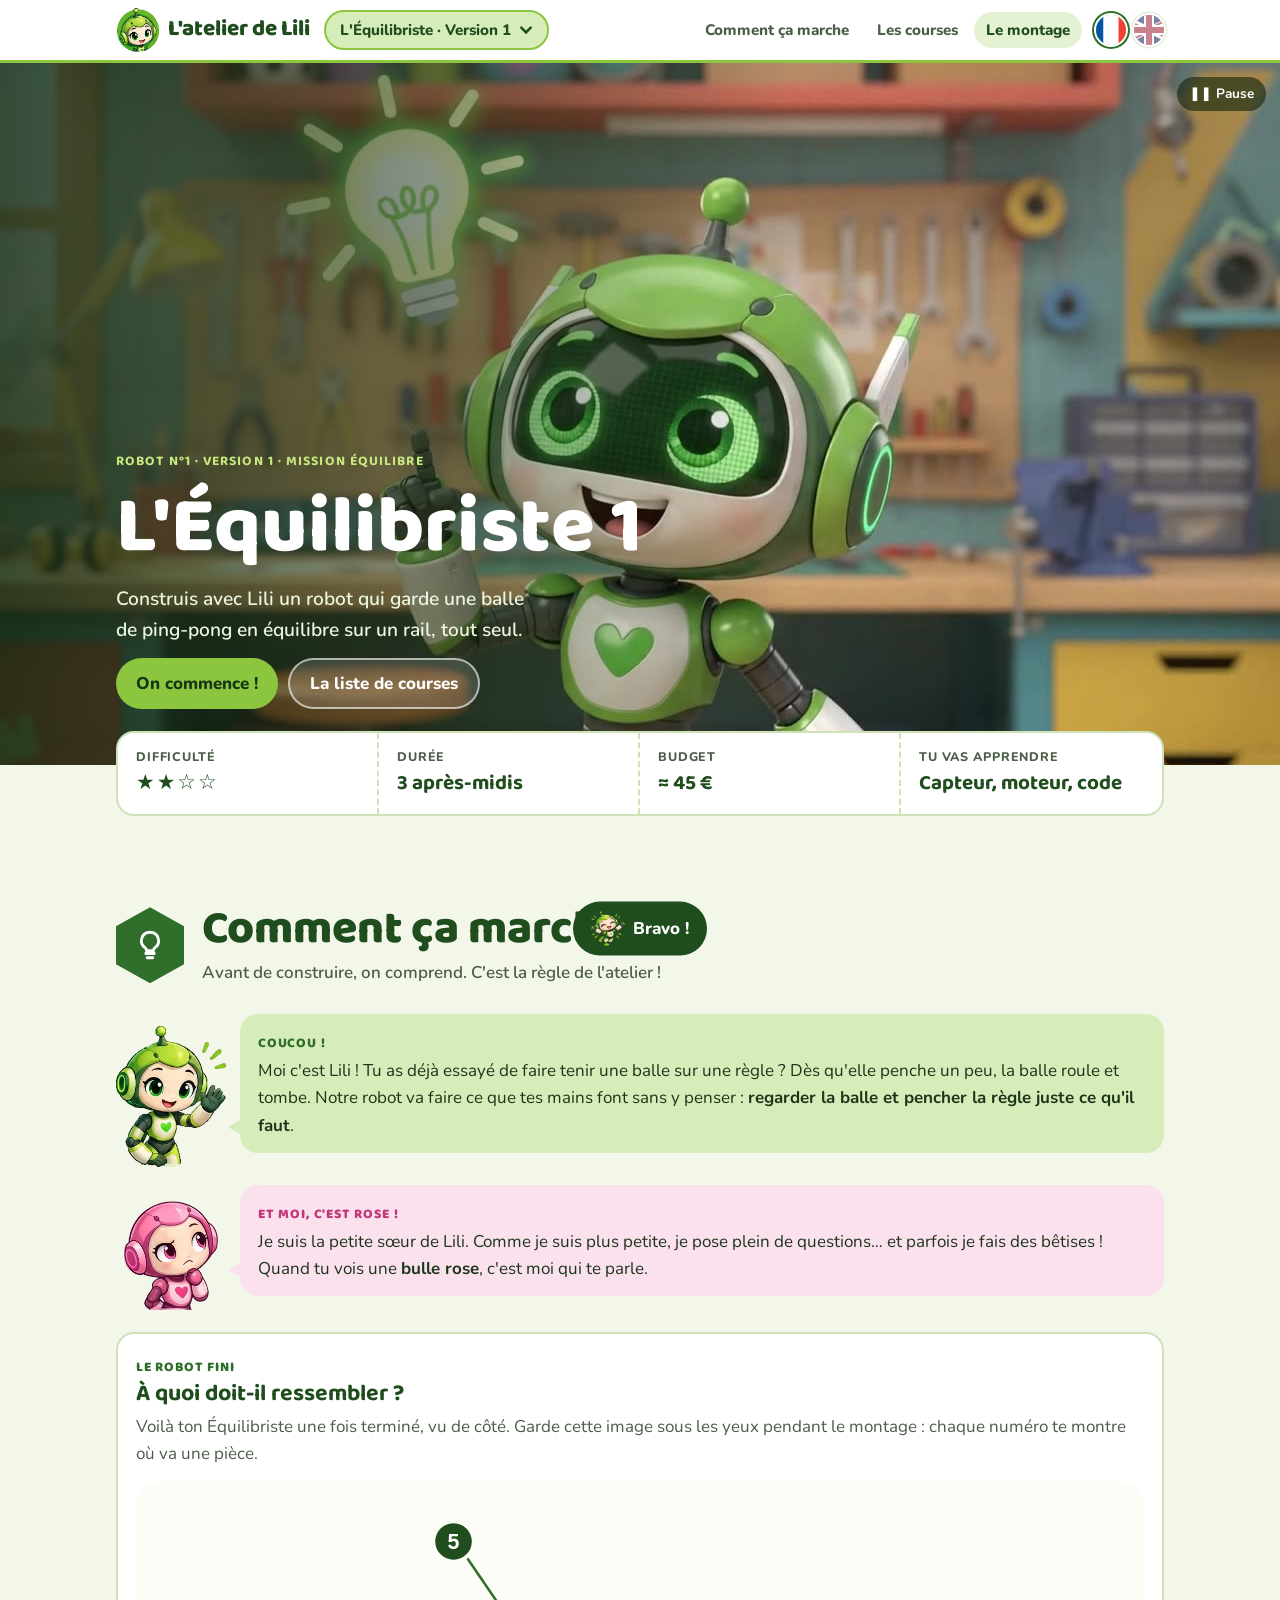
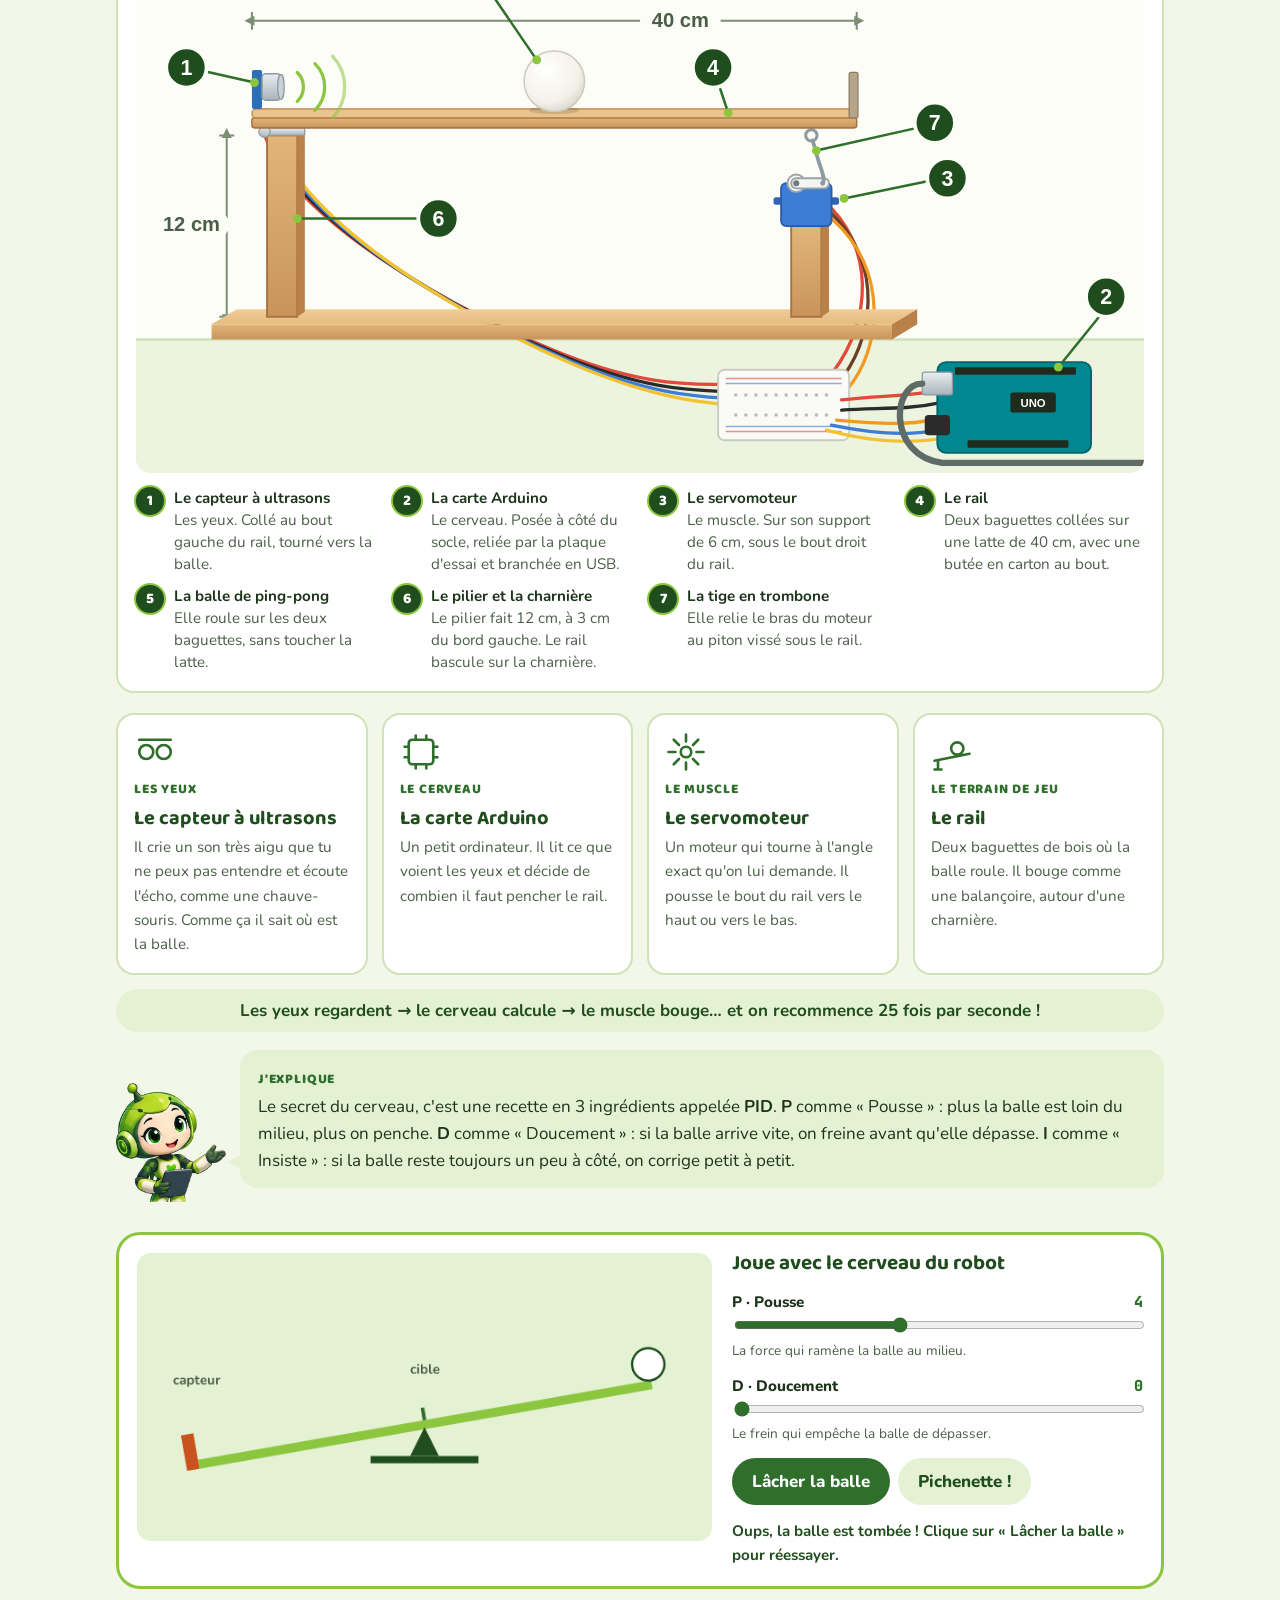
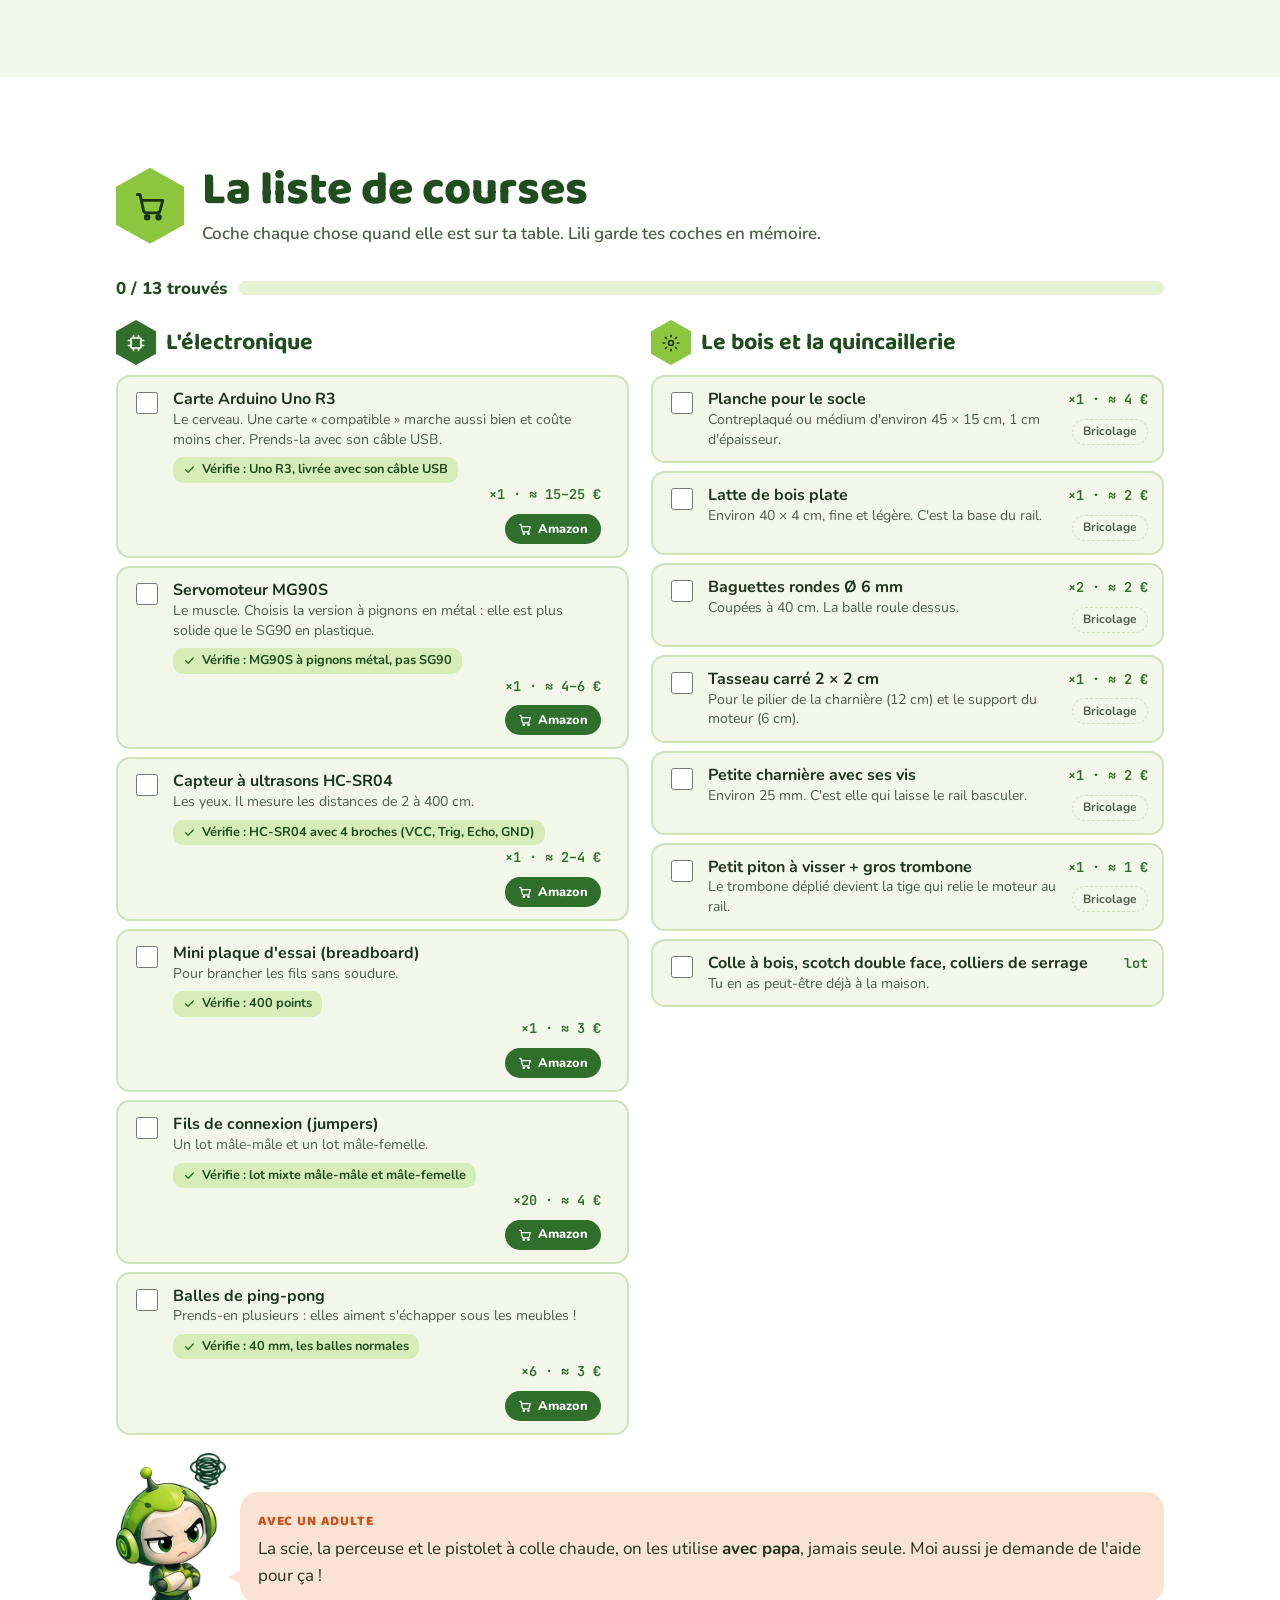
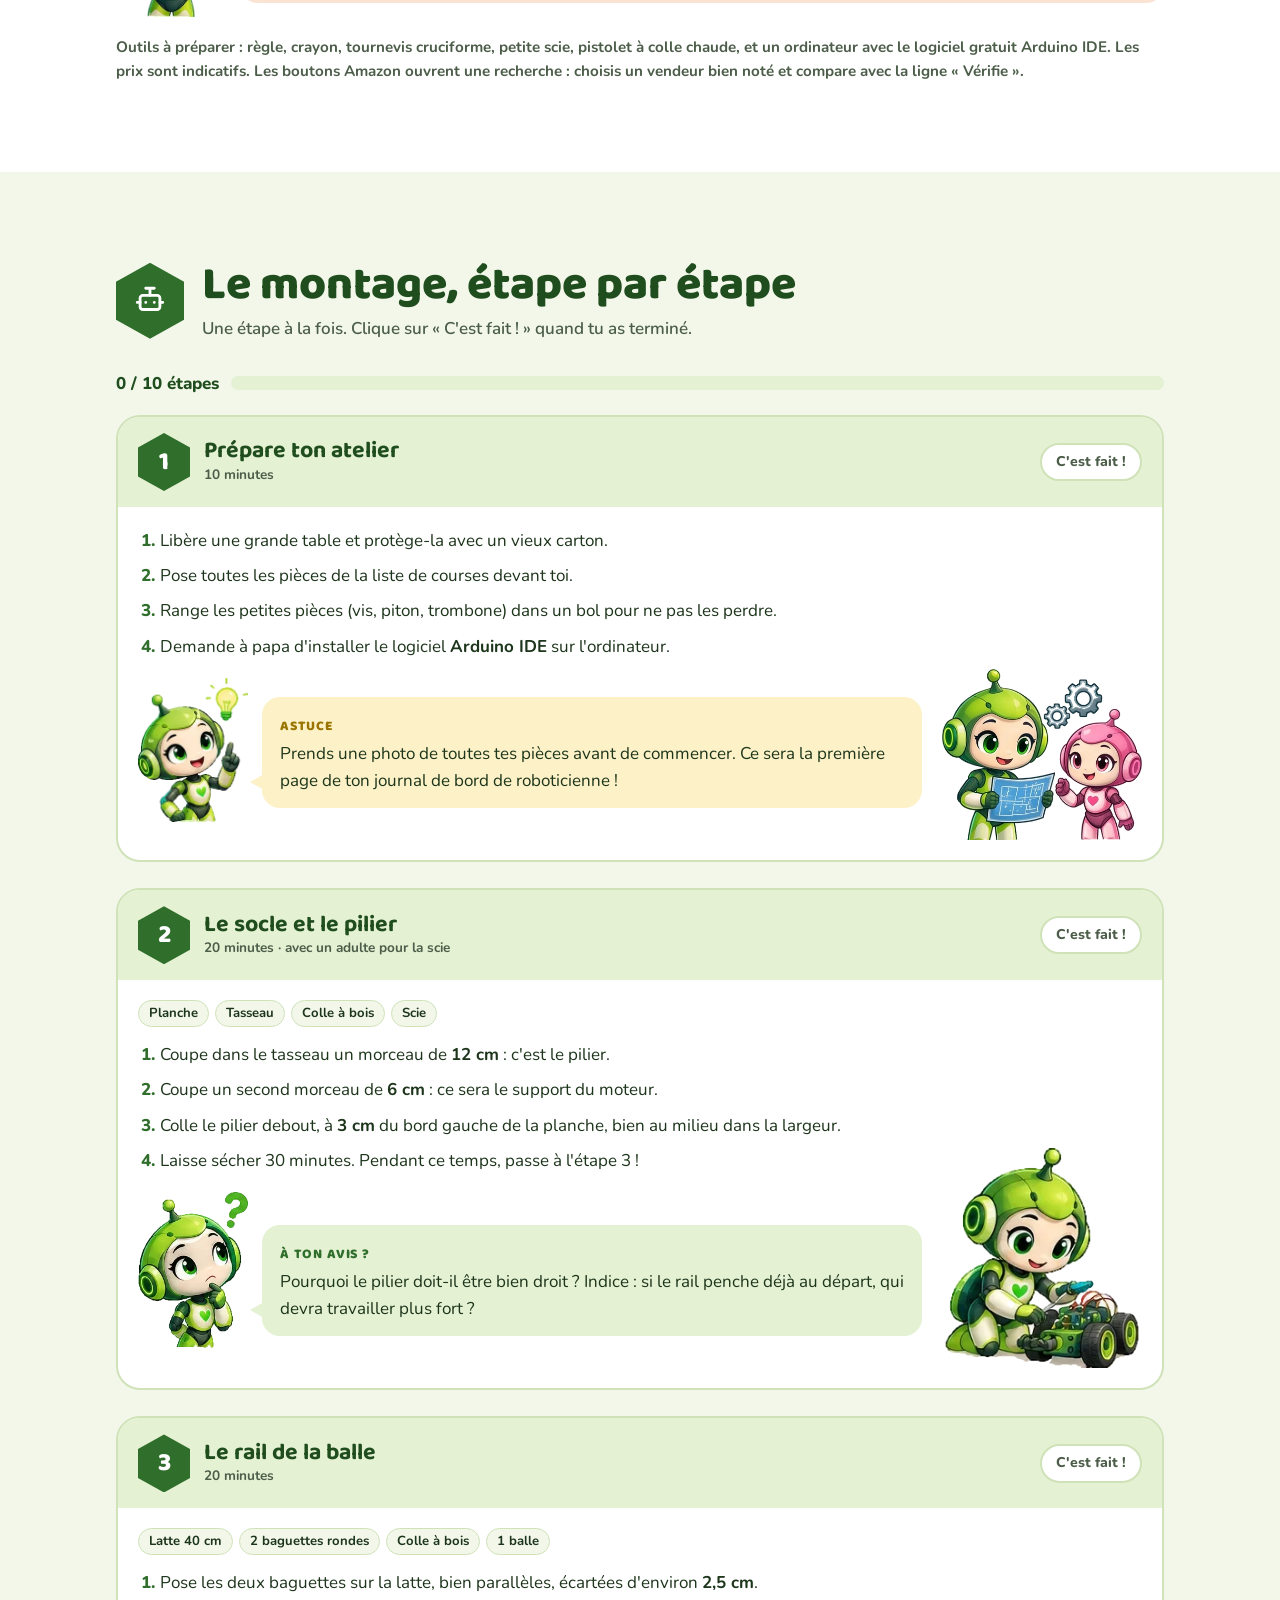
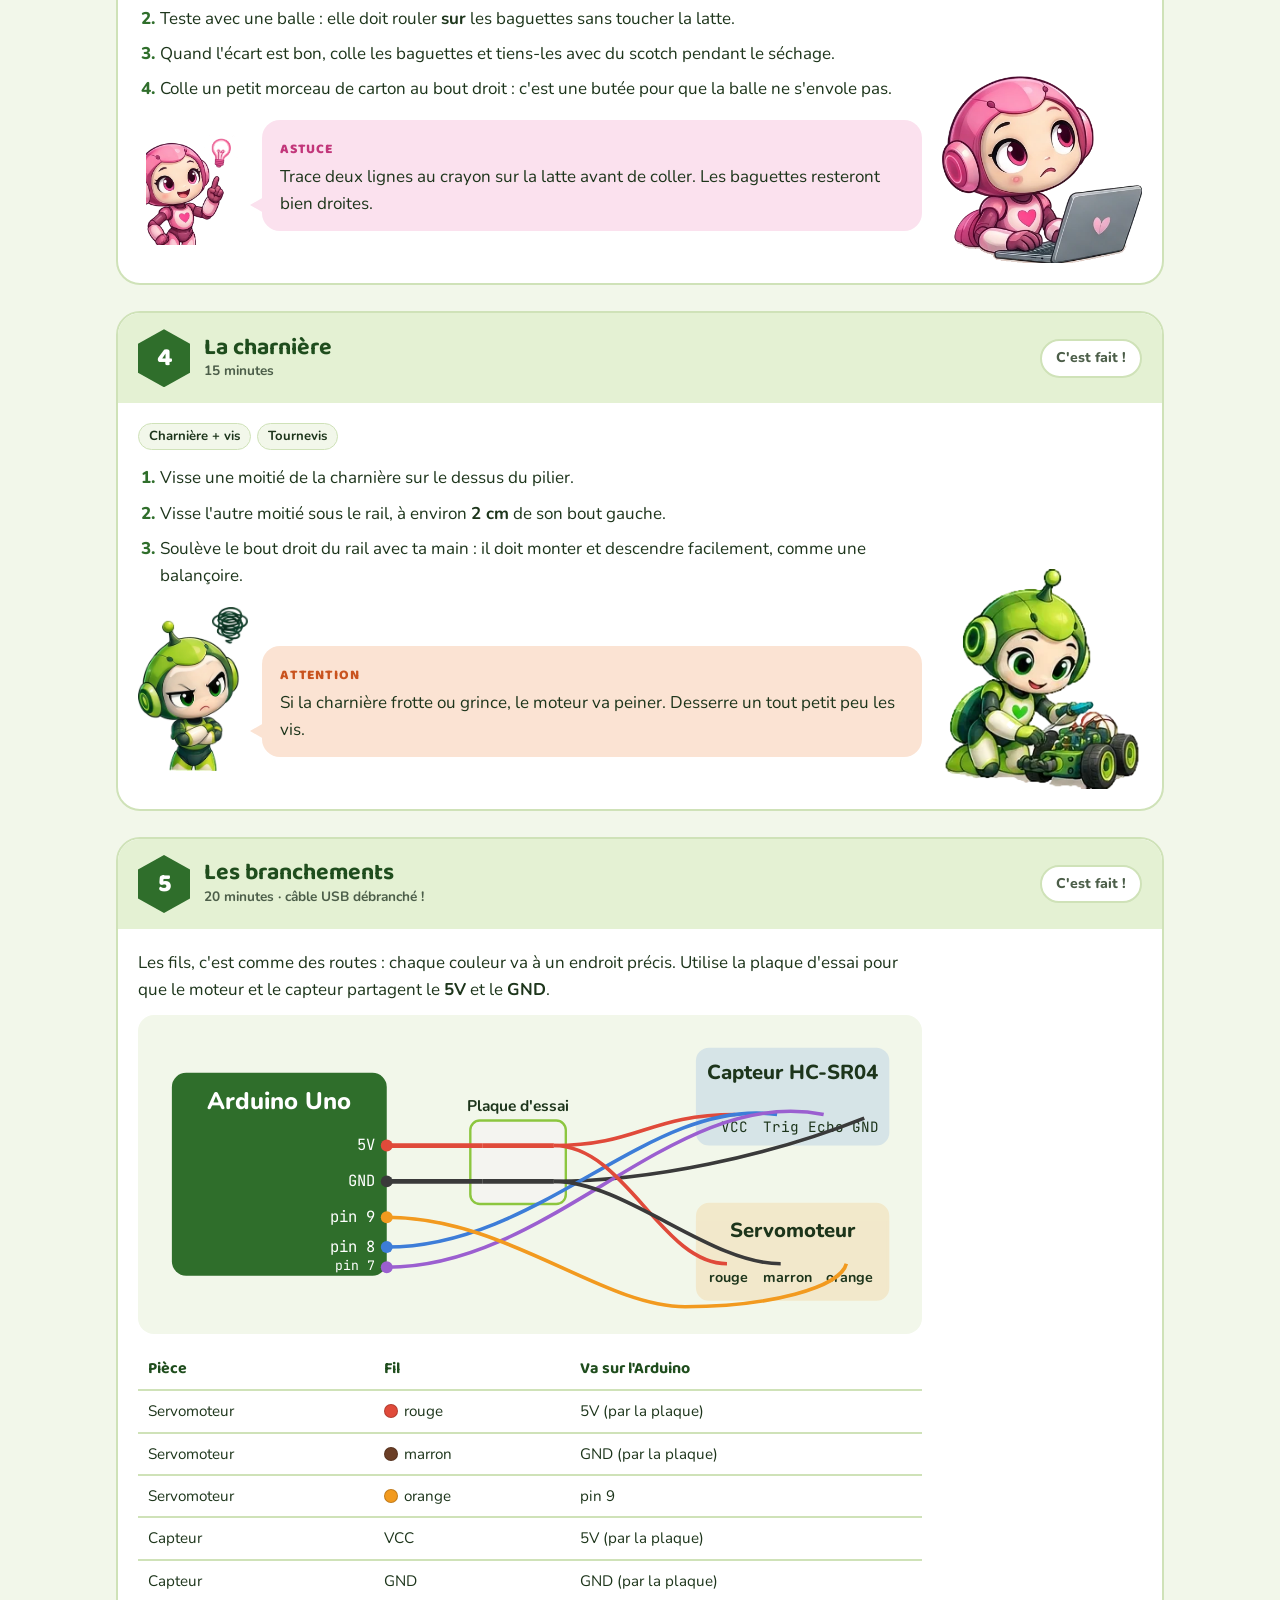
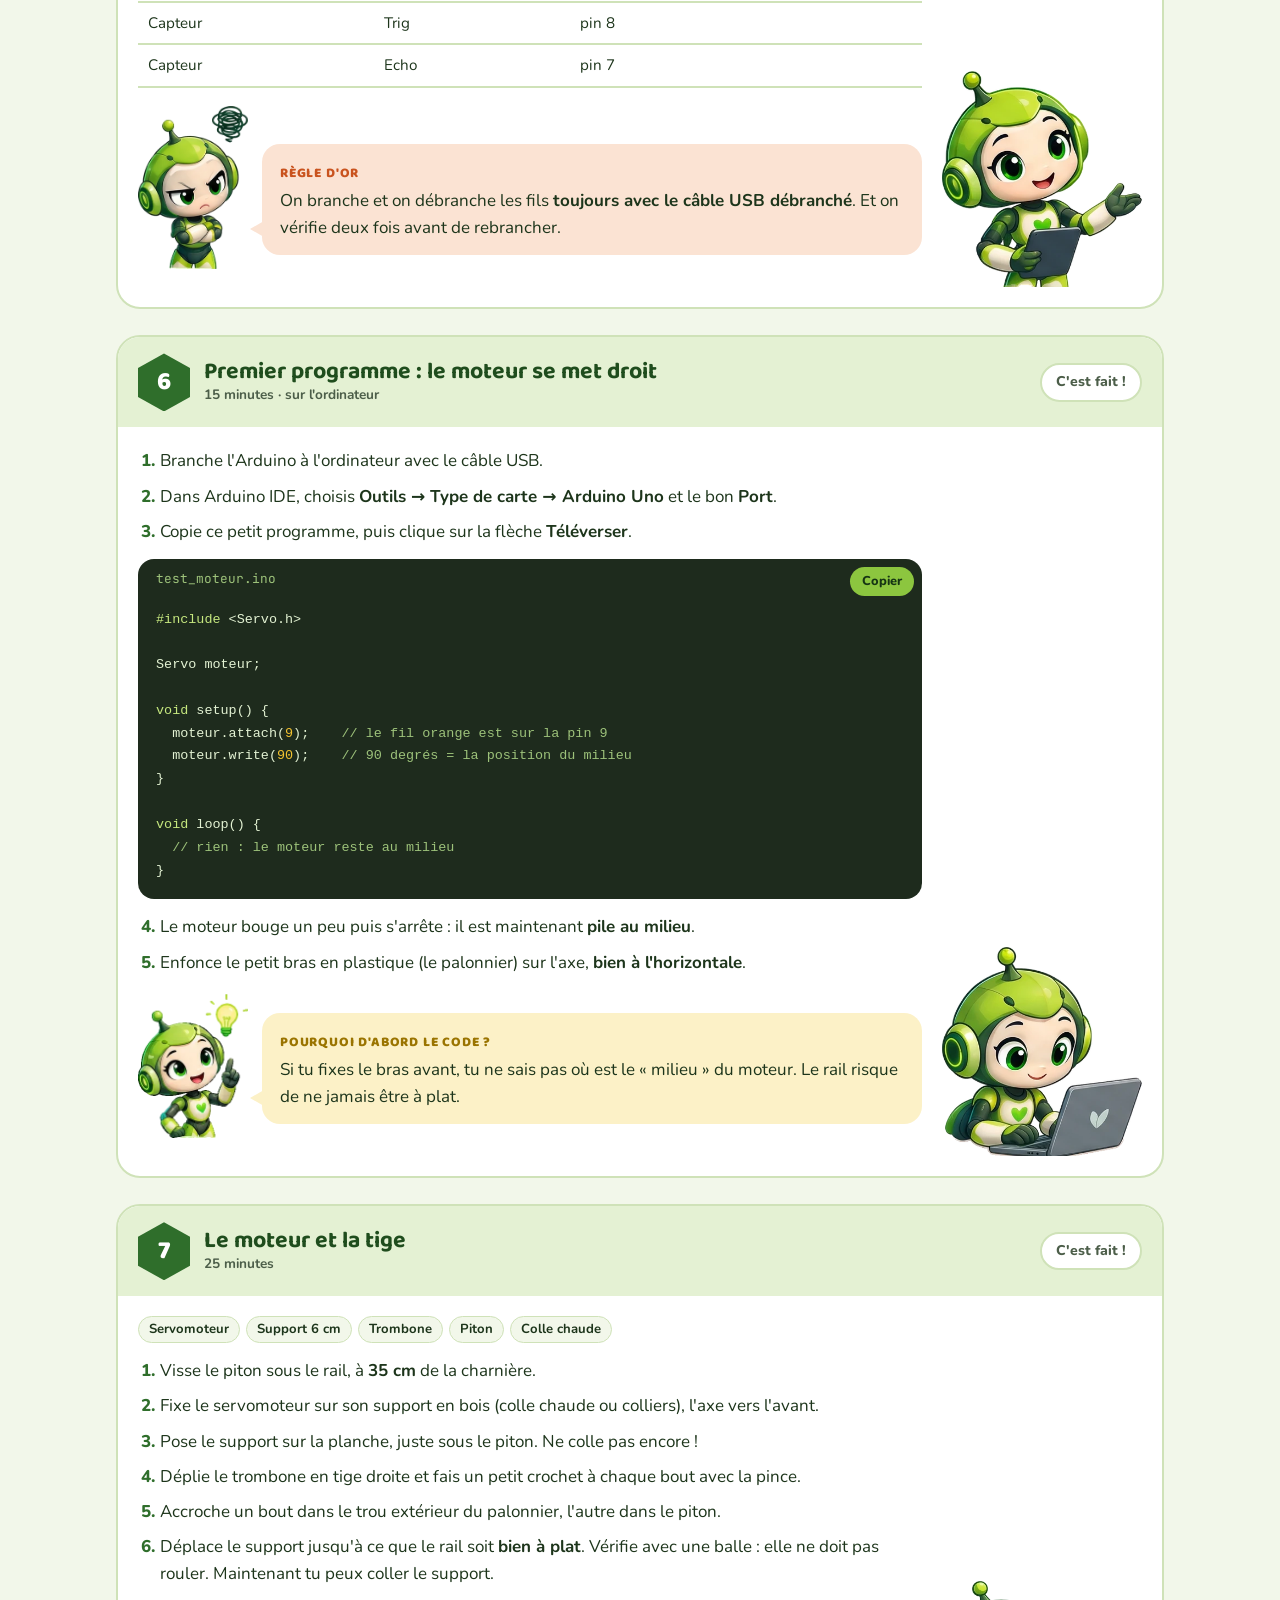
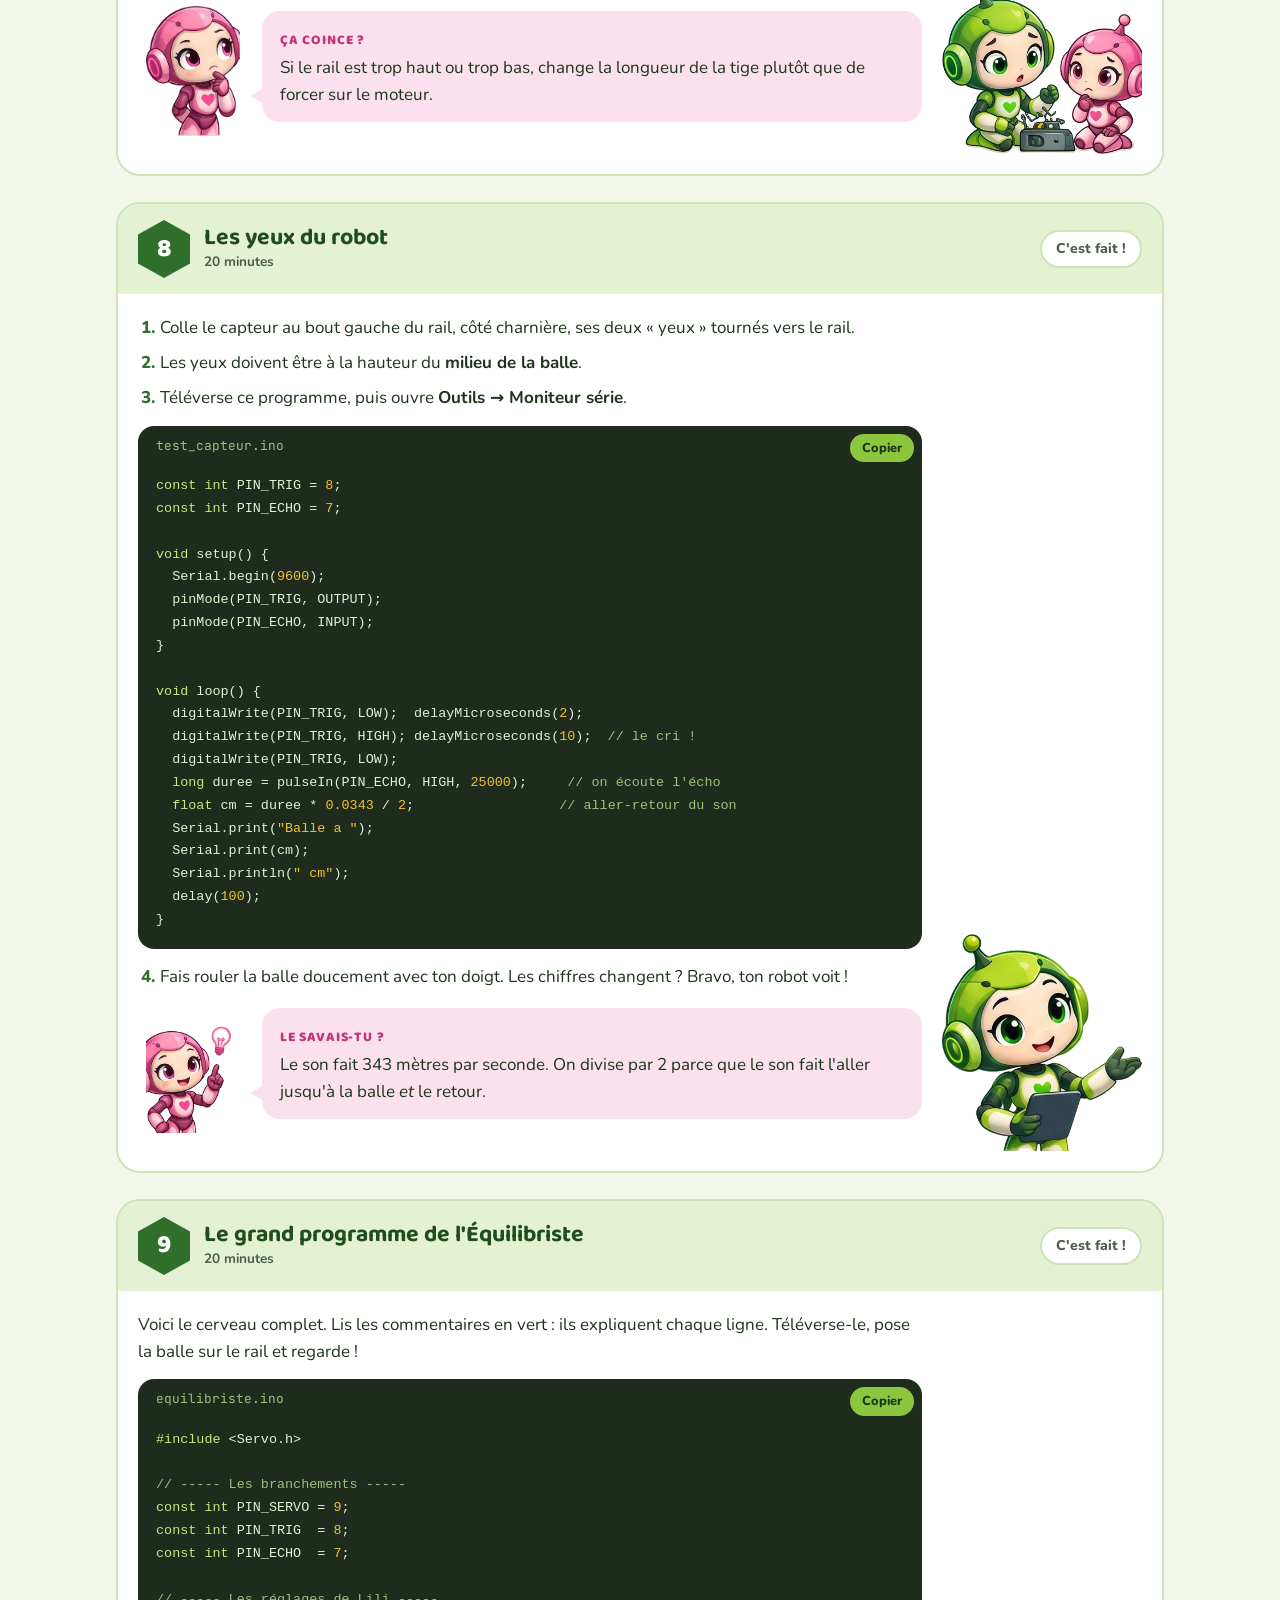
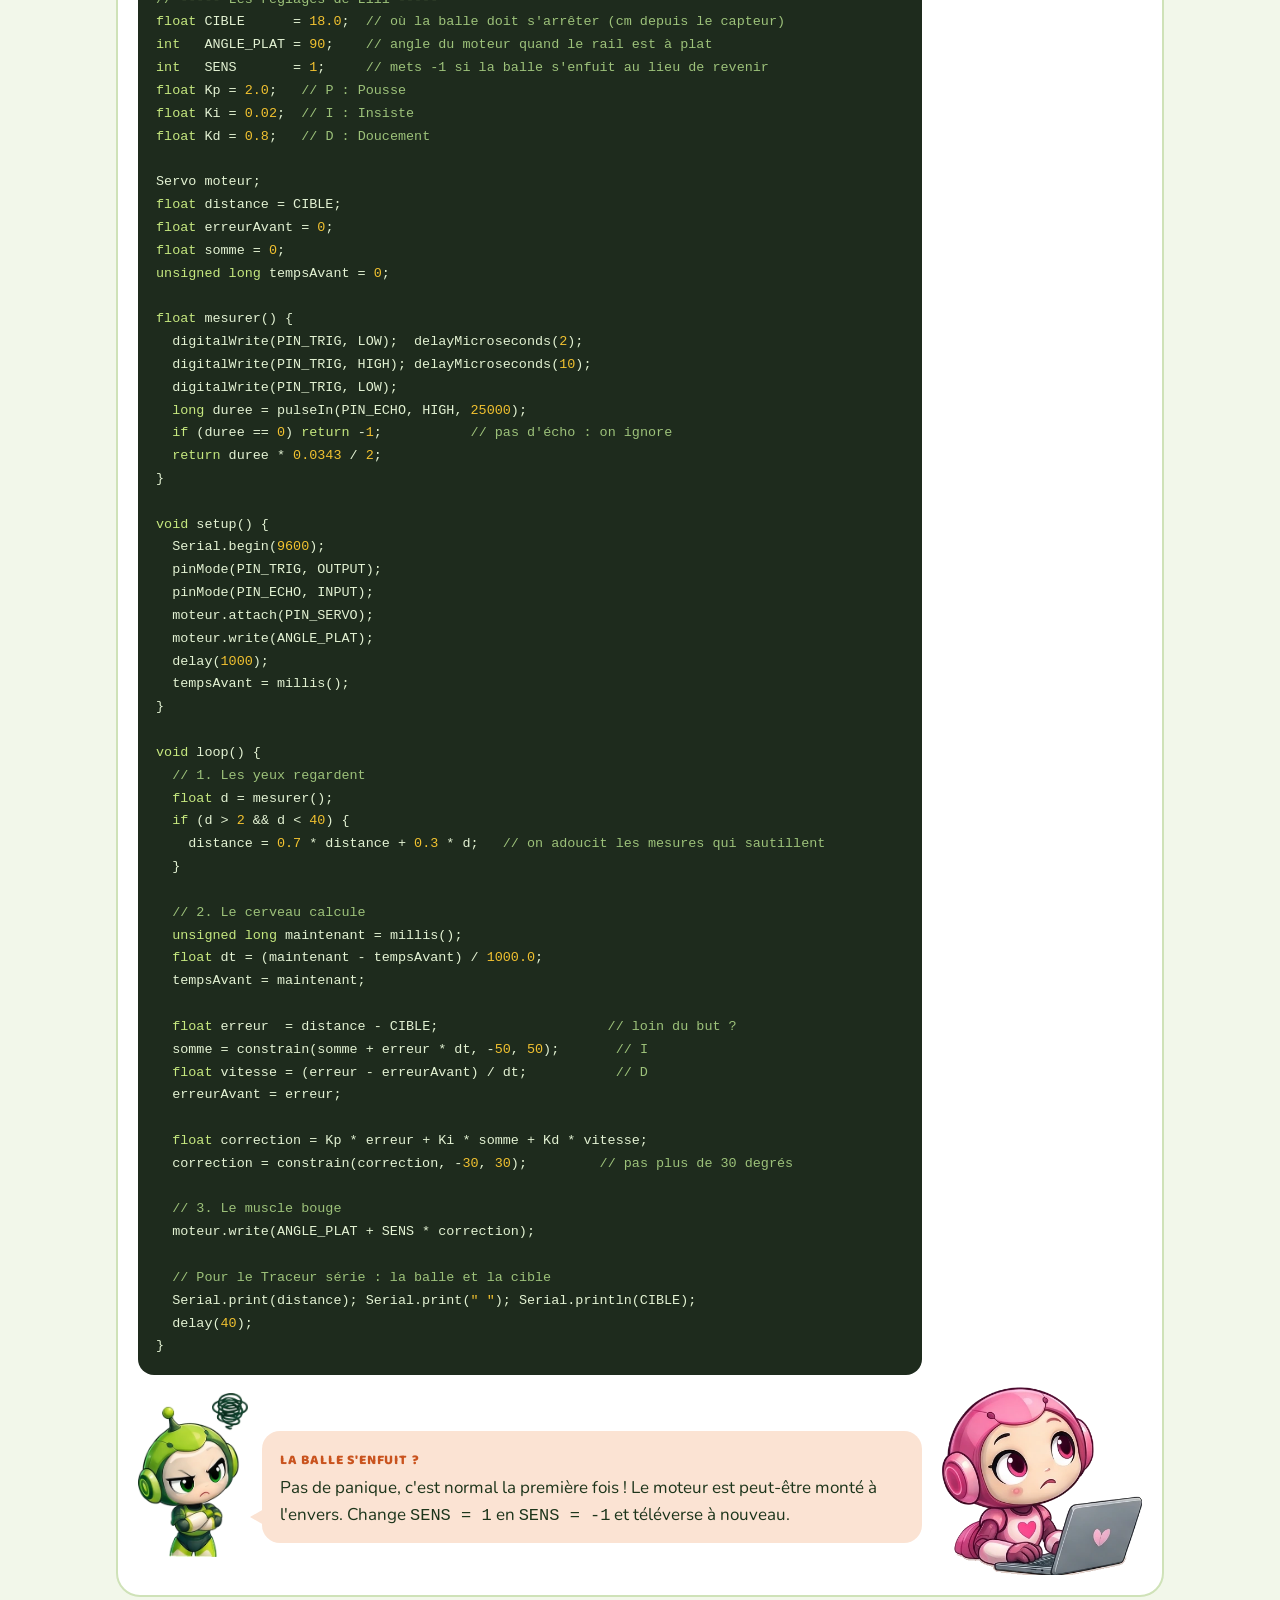
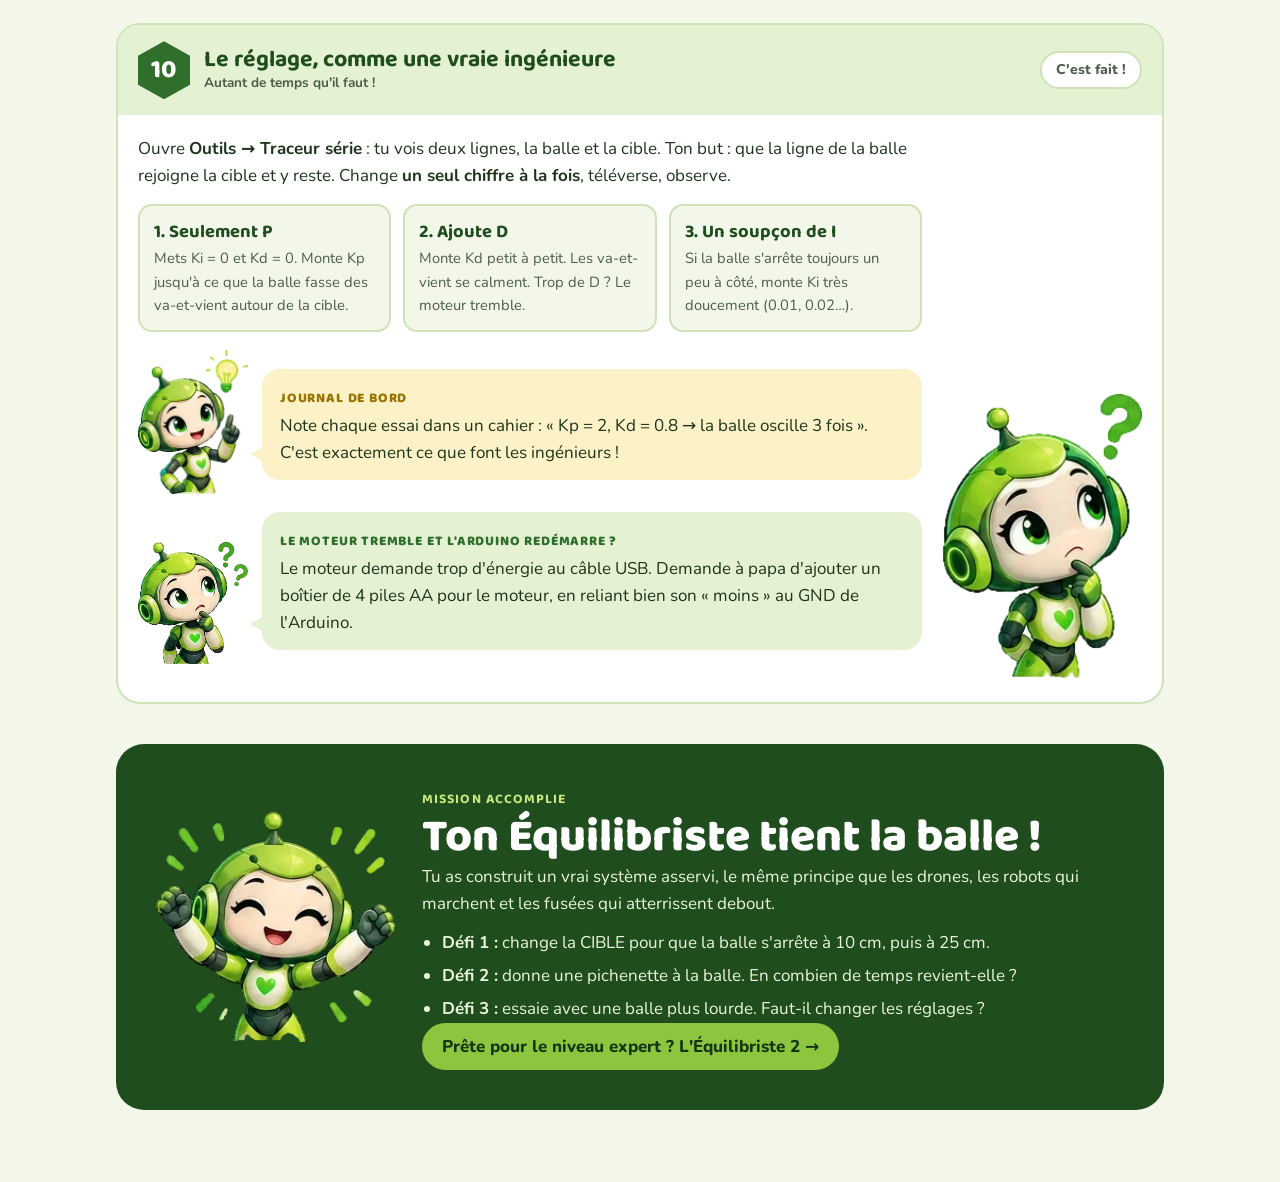
==== commit 501b7cd2: "Arrivée de Rose, la petite sœur de Lili - 9 nouvelles images détourées : Rose (petite, pensive, idée" ====
--- a/index.html
+++ b/index.html
@@ -95,6 +95,7 @@
         <img src="assets/lili-coucou.webp" alt="Lili fait coucou">
         <div class="bubble"><span class="tag">Coucou !</span><p>Moi c'est Lili ! Tu as déjà essayé de faire tenir une balle sur une règle ? Dès qu'elle penche un peu, la balle roule et tombe. Notre robot va faire ce que tes mains font sans y penser : <strong>regarder la balle et pencher la règle juste ce qu'il faut</strong>.</p></div>
       </div>
+      <div class="lili rose"><img src="assets/rose-petite.webp" alt="Rose, la petite sœur de Lili"><div class="bubble"><span class="tag">Et moi, c'est Rose !</span><p>Je suis la petite sœur de Lili. Comme je suis plus petite, je pose plein de questions… et parfois je fais des bêtises ! Quand tu vois une <strong>bulle rose</strong>, c'est moi qui te parle.</p></div></div>
 
       <!-- À quoi doit-il ressembler ? -->
       <figure class="look" id="apercu">
@@ -232,7 +233,7 @@
               <li>Demande à papa d'installer le logiciel <strong>Arduino IDE</strong> sur l'ordinateur.</li>
             </ol>
             <div class="lili tip"><img src="assets/lili-idee.webp" alt=""><div class="bubble"><span class="tag">Astuce</span><p>Prends une photo de toutes tes pièces avant de commencer. Ce sera la première page de ton journal de bord de roboticienne !</p></div></div>
-          </div><img class="pose" src="assets/lili-coucou.webp" alt=""></div>
+          </div><img class="pose" src="assets/duo-equipe.webp" alt=""></div>
         </article>
 
         <!-- 2 -->
@@ -261,8 +262,8 @@
               <li>Quand l'écart est bon, colle les baguettes et tiens-les avec du scotch pendant le séchage.</li>
               <li>Colle un petit morceau de carton au bout droit : c'est une butée pour que la balle ne s'envole pas.</li>
             </ol>
-            <div class="lili tip"><img src="assets/lili-mon-idee.webp" alt=""><div class="bubble"><span class="tag">Astuce</span><p>Trace deux lignes au crayon sur la latte avant de coller. Les baguettes resteront bien droites.</p></div></div>
-          </div><img class="pose" src="assets/lili-concentree.webp" alt=""></div>
+            <div class="lili tip rose"><img src="assets/rose-idee.webp" alt=""><div class="bubble"><span class="tag">Astuce</span><p>Trace deux lignes au crayon sur la latte avant de coller. Les baguettes resteront bien droites.</p></div></div>
+          </div><img class="pose" src="assets/rose-concentree.webp" alt=""></div>
         </article>
 
         <!-- 4 -->
@@ -372,8 +373,8 @@
               <li>Accroche un bout dans le trou extérieur du palonnier, l'autre dans le piton.</li>
               <li>Déplace le support jusqu'à ce que le rail soit <strong>bien à plat</strong>. Vérifie avec une balle : elle ne doit pas rouler. Maintenant tu peux coller le support.</li>
             </ol>
-            <div class="lili ask"><img src="assets/lili-perplexe.webp" alt=""><div class="bubble"><span class="tag">Ça coince ?</span><p>Si le rail est trop haut ou trop bas, change la longueur de la tige plutôt que de forcer sur le moteur.</p></div></div>
-          </div><img class="pose" src="assets/lili-construit.webp" alt=""></div>
+            <div class="lili ask rose"><img src="assets/rose-pensive.webp" alt=""><div class="bubble"><span class="tag">Ça coince ?</span><p>Si le rail est trop haut ou trop bas, change la longueur de la tige plutôt que de forcer sur le moteur.</p></div></div>
+          </div><img class="pose" src="assets/duo-oups.webp" alt=""></div>
         </article>
 
         <!-- 8 -->
@@ -408,7 +409,7 @@
             <ol start="4">
               <li>Fais rouler la balle doucement avec ton doigt. Les chiffres changent ? Bravo, ton robot voit !</li>
             </ol>
-            <div class="lili tip"><img src="assets/lili-mon-idee.webp" alt=""><div class="bubble"><span class="tag">Le savais-tu ?</span><p>Le son fait 343 mètres par seconde. On divise par 2 parce que le son fait l'aller jusqu'à la balle <em>et</em> le retour.</p></div></div>
+            <div class="lili tip rose"><img src="assets/rose-idee.webp" alt=""><div class="bubble"><span class="tag">Le savais-tu ?</span><p>Le son fait 343 mètres par seconde. On divise par 2 parce que le son fait l'aller jusqu'à la balle <em>et</em> le retour.</p></div></div>
           </div><img class="pose" src="assets/lili-explique.webp" alt=""></div>
         </article>
 
@@ -485,7 +486,7 @@
   delay(<span class="n">40</span>);
 }</code></pre></div>
             <div class="lili warn"><img src="assets/lili-pas-contente.webp" alt=""><div class="bubble"><span class="tag">La balle s'enfuit ?</span><p>Pas de panique, c'est normal la première fois ! Le moteur est peut-être monté à l'envers. Change <code>SENS = 1</code> en <code>SENS = -1</code> et téléverse à nouveau.</p></div></div>
-          </div><img class="pose" src="assets/lili-concentree.webp" alt=""></div>
+          </div><img class="pose" src="assets/rose-concentree.webp" alt=""></div>
         </article>
 
         <!-- 10 -->
--- a/assets/atelier.css
+++ b/assets/atelier.css
@@ -4,6 +4,7 @@
   --ink:#1D351B; --ink-soft:#4C5E49; --line:#CFE2B8;
   --green:#2F6E2B; --green-deep:#1F4D1D; --lime:#8CC63F; --lime-soft:#D7EDB9;
   --warn:#C9531E; --warn-soft:#FBE3D3; --sun:#F2C230; --sun-soft:#FCF1C7;
+  --pink:#C2367A; --pink-soft:#FBE1EE;
   --code-bg:#1E2B1D; --code-ink:#E3F2D3; --code-com:#9DC27A; --code-key:#C6E87F; --code-str:#F2C230;
   --font-display:"Baloo 2","Trebuchet MS",system-ui,sans-serif;
   --font-body:"Nunito","Segoe UI",system-ui,sans-serif;
@@ -17,6 +18,7 @@
   --ink:#E4F1D9; --ink-soft:#A9BEA2; --line:#2F462C;
   --green:#9BD35A; --green-deep:#C4E99A; --lime:#8CC63F; --lime-soft:#2A4222;
   --warn:#F08A5D; --warn-soft:#3A2419; --sun:#F2C230; --sun-soft:#3A3217;
+  --pink:#F38DBE; --pink-soft:#3D1F2E;
   --code-bg:#0B120B; color-scheme:dark;
 }}
 :root[data-theme="dark"]{
@@ -24,6 +26,7 @@
   --ink:#E4F1D9; --ink-soft:#A9BEA2; --line:#2F462C;
   --green:#9BD35A; --green-deep:#C4E99A; --lime:#8CC63F; --lime-soft:#2A4222;
   --warn:#F08A5D; --warn-soft:#3A2419; --sun:#F2C230; --sun-soft:#3A3217;
+  --pink:#F38DBE; --pink-soft:#3D1F2E;
   --code-bg:#0B120B; color-scheme:dark;
 }
 *{box-sizing:border-box}
@@ -109,7 +112,10 @@
 .lili.ask .bubble{background:var(--surface-2)} .lili.ask .bubble::before{border-right-color:var(--surface-2)}
 :root[data-theme="dark"] .lili.tip .tag{color:var(--sun)}
 @media (prefers-color-scheme: dark){:root:not([data-theme="light"]) .lili.tip .tag{color:var(--sun)}}
-@media (max-width:520px){.lili{grid-template-columns:72px 1fr}.lili img{width:72px}}
+/* Rose, la petite sœur de Lili : bulles roses, un peu plus petite */
+.lili.rose .bubble{background:var(--pink-soft)} .lili.rose .bubble::before{border-right-color:var(--pink-soft)} :root:root:root .lili.rose .tag{color:var(--pink)}
+.lili.rose img{width:94px;justify-self:center}
+@media (max-width:520px){.lili{grid-template-columns:72px 1fr}.lili img{width:72px}.lili.rose img{width:62px}}
 
 /* Comment ça marche */
 .how{display:grid;grid-template-columns:repeat(4,1fr);gap:14px;margin-top:8px}
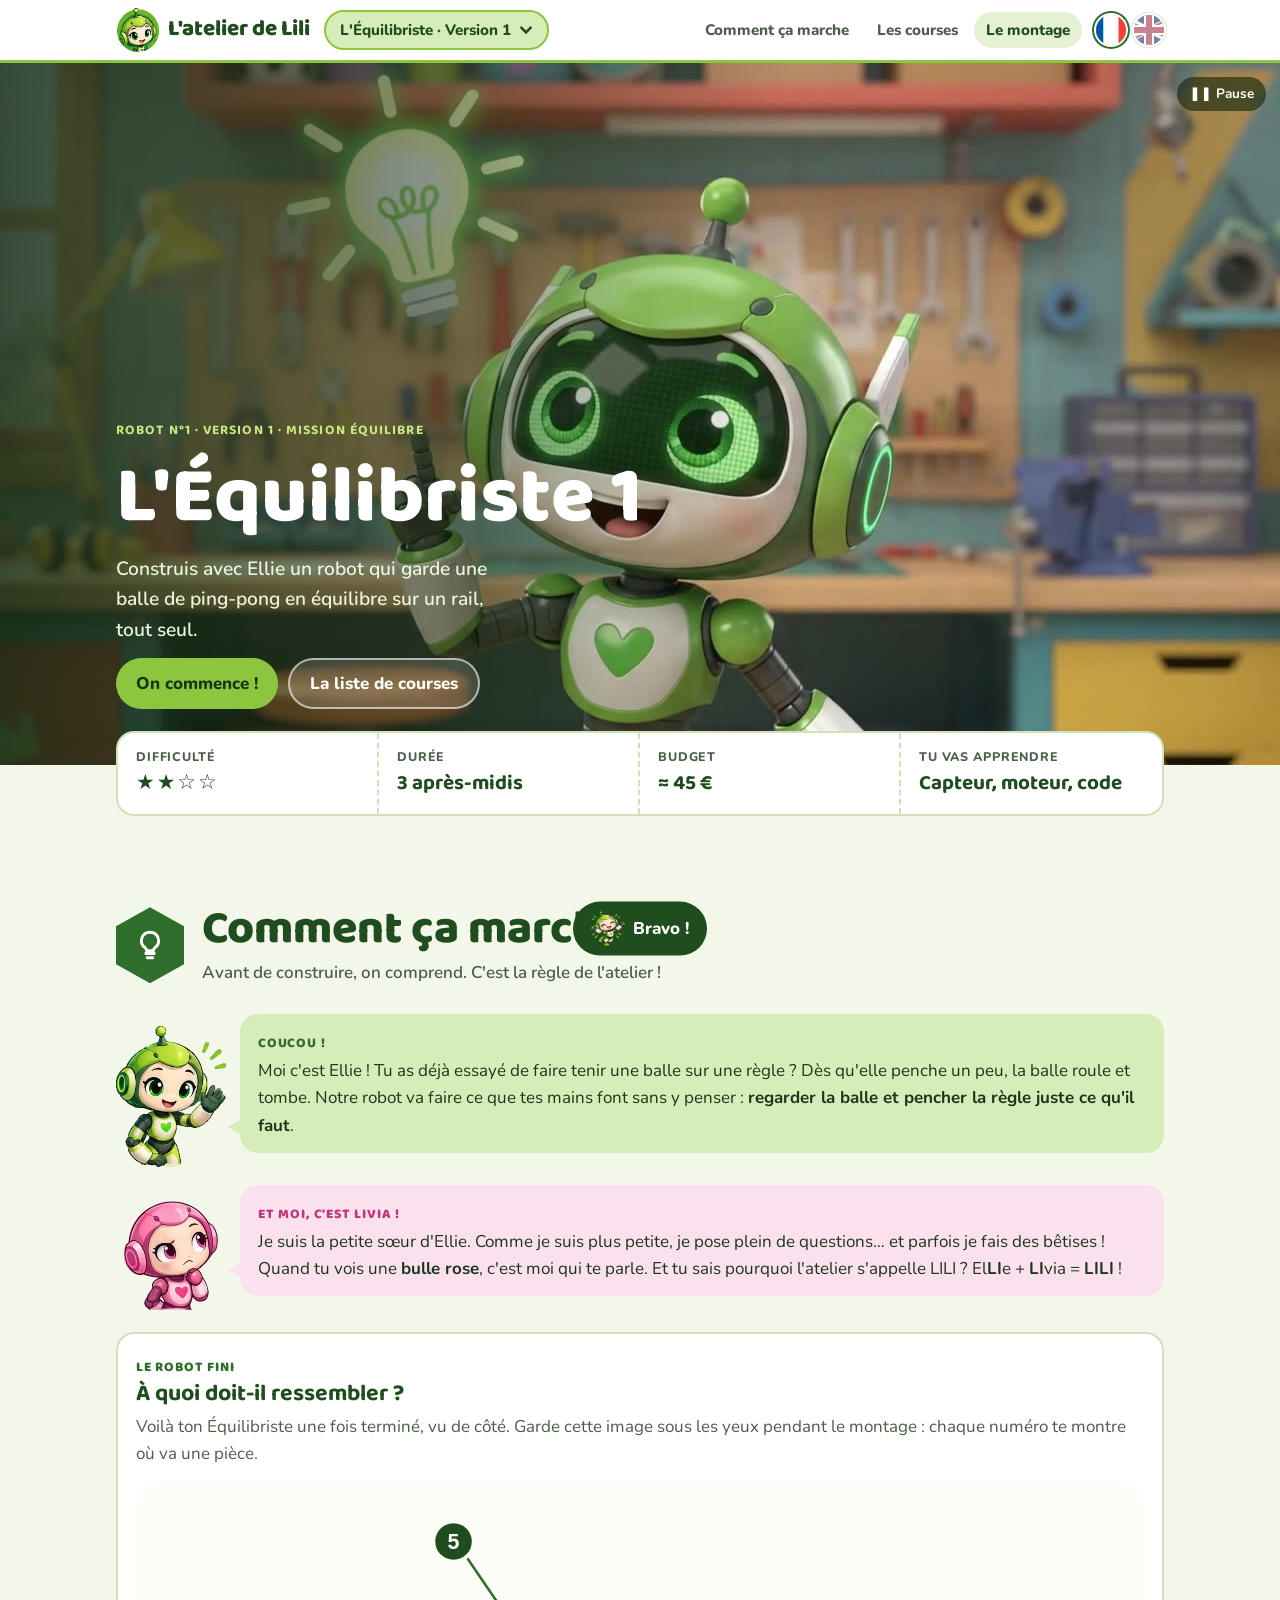
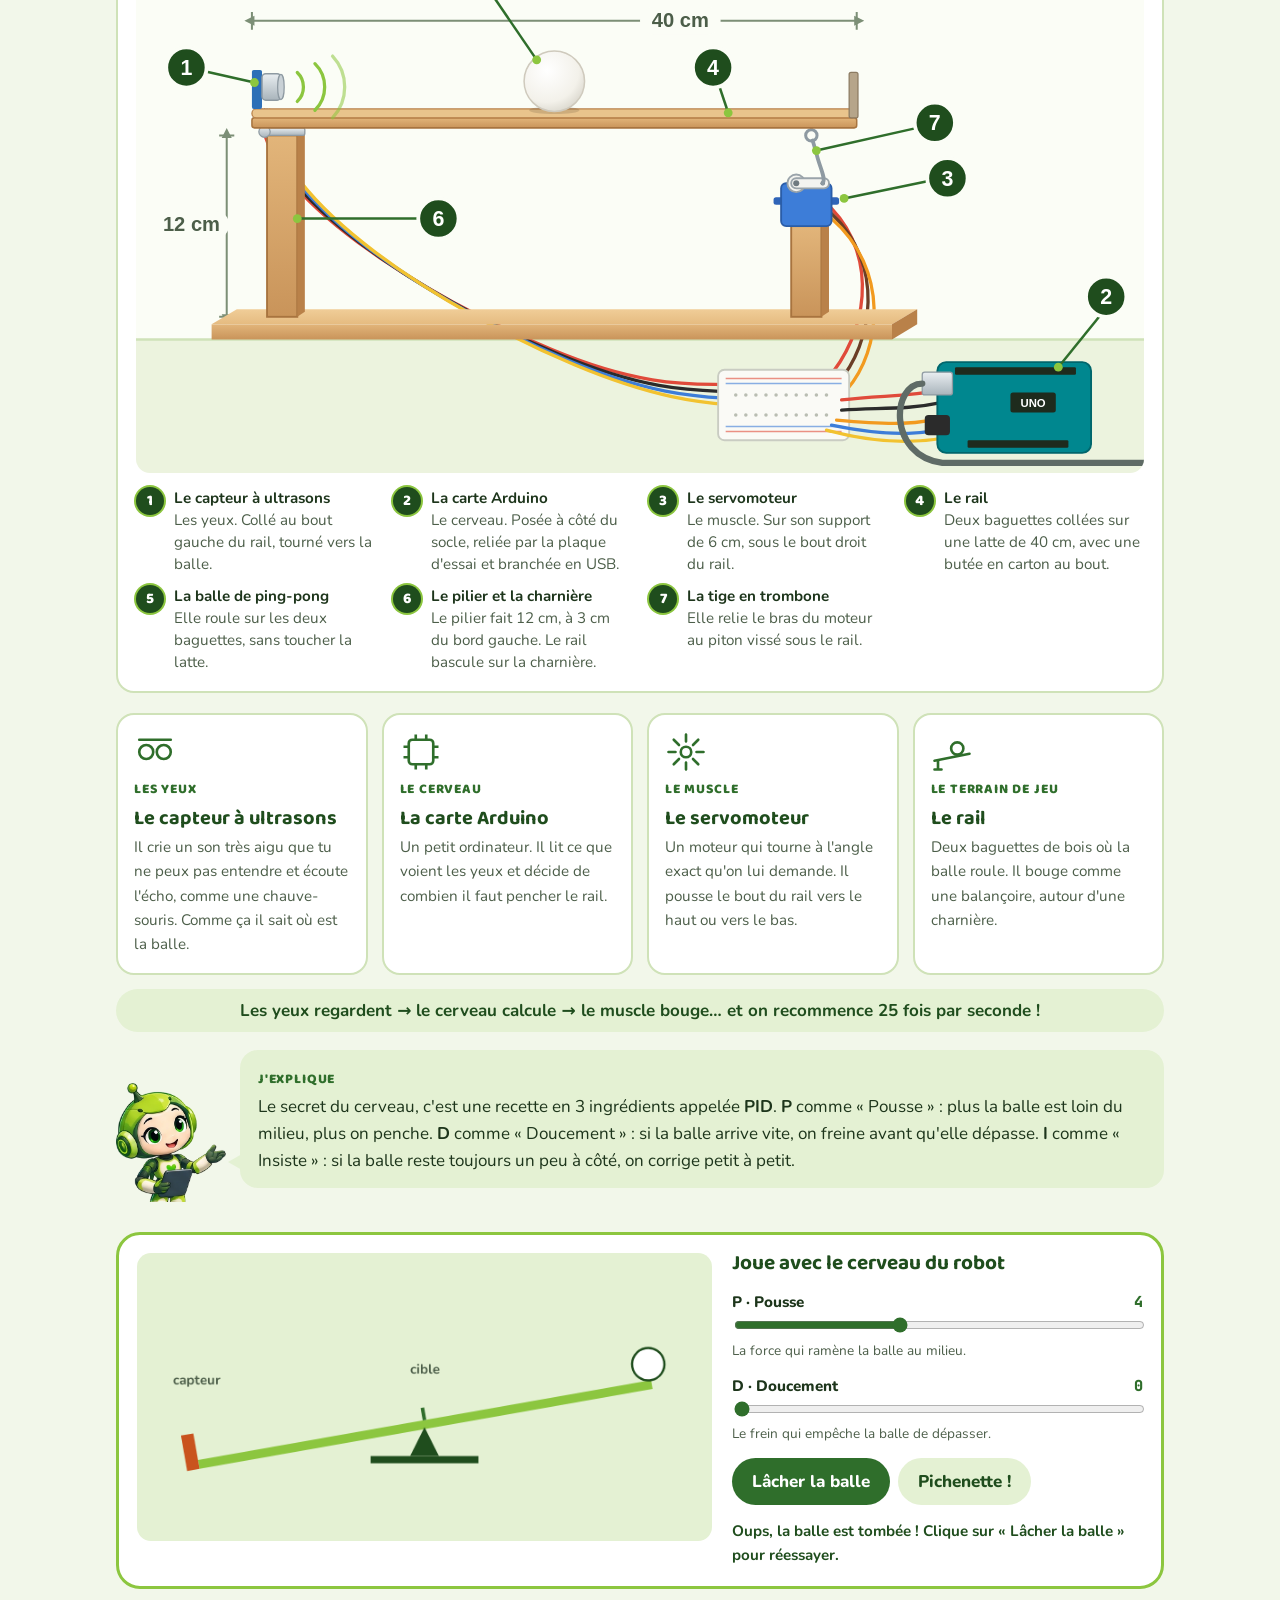
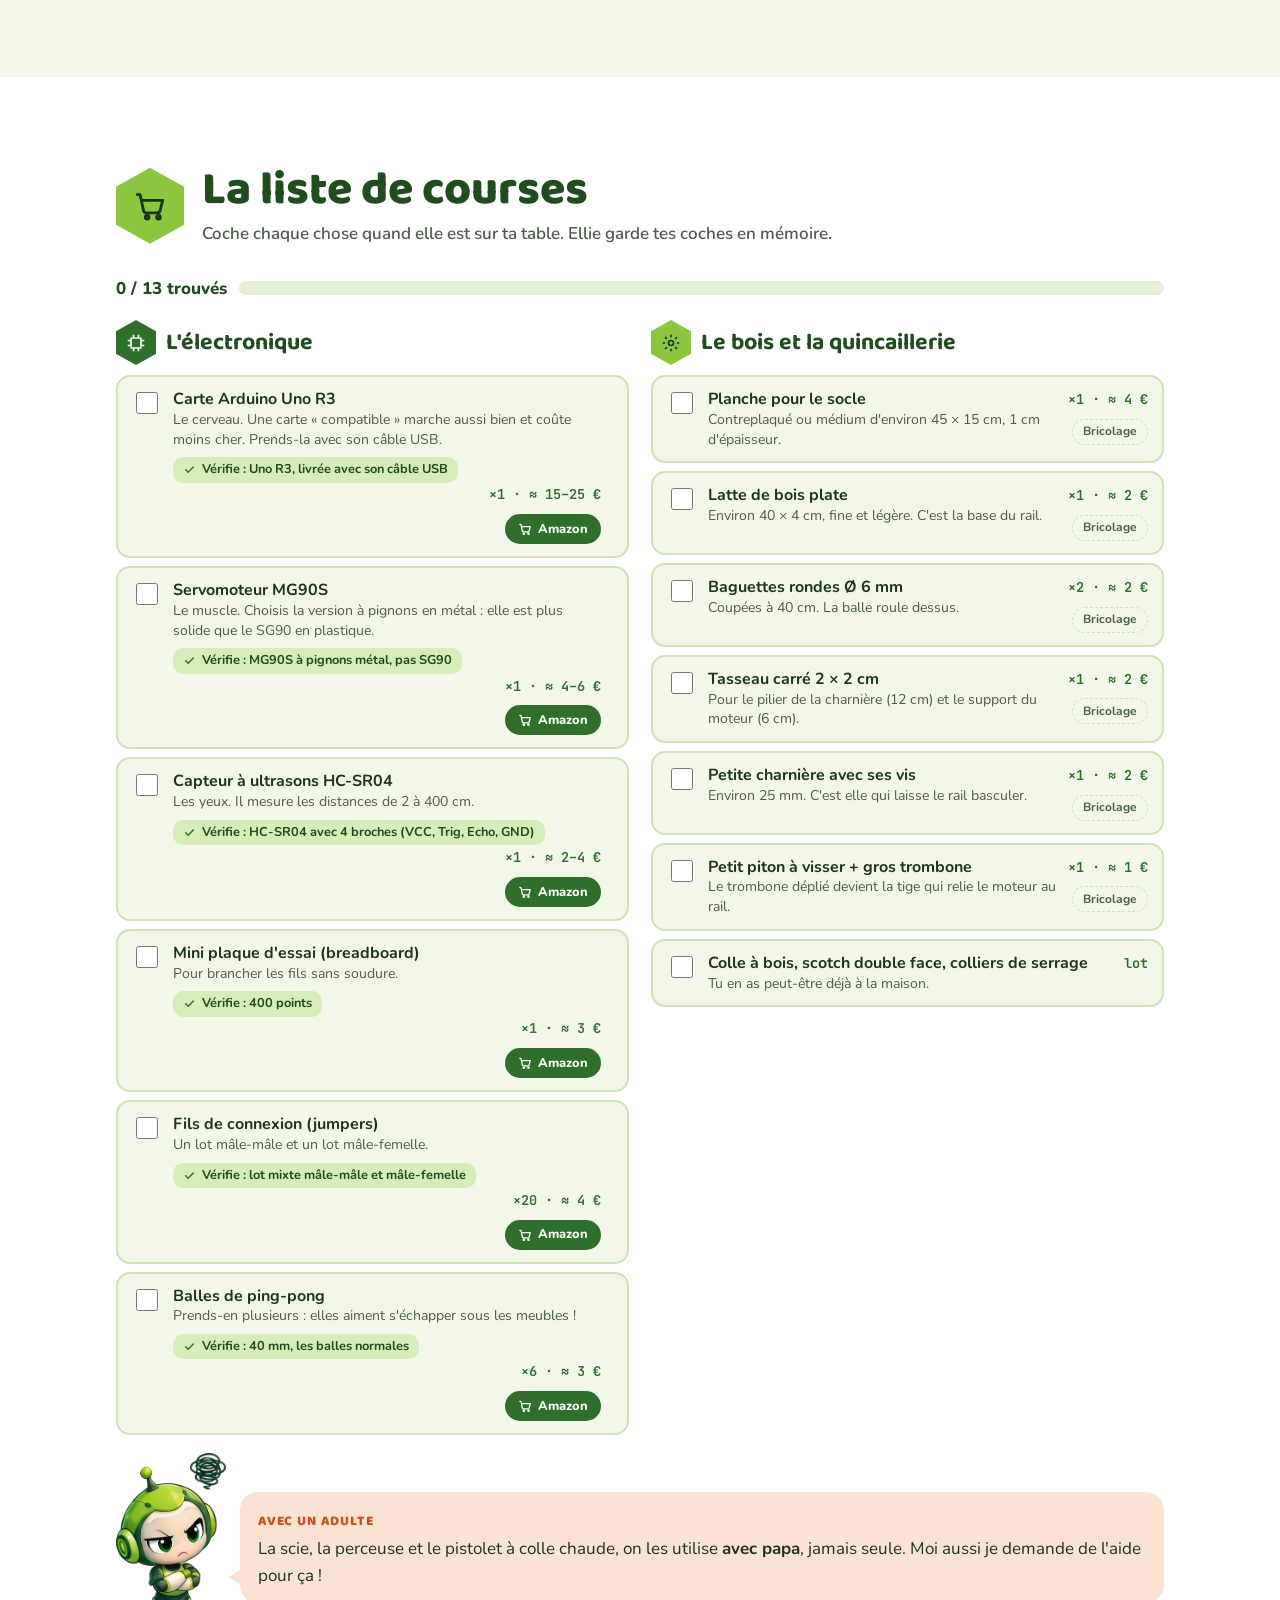
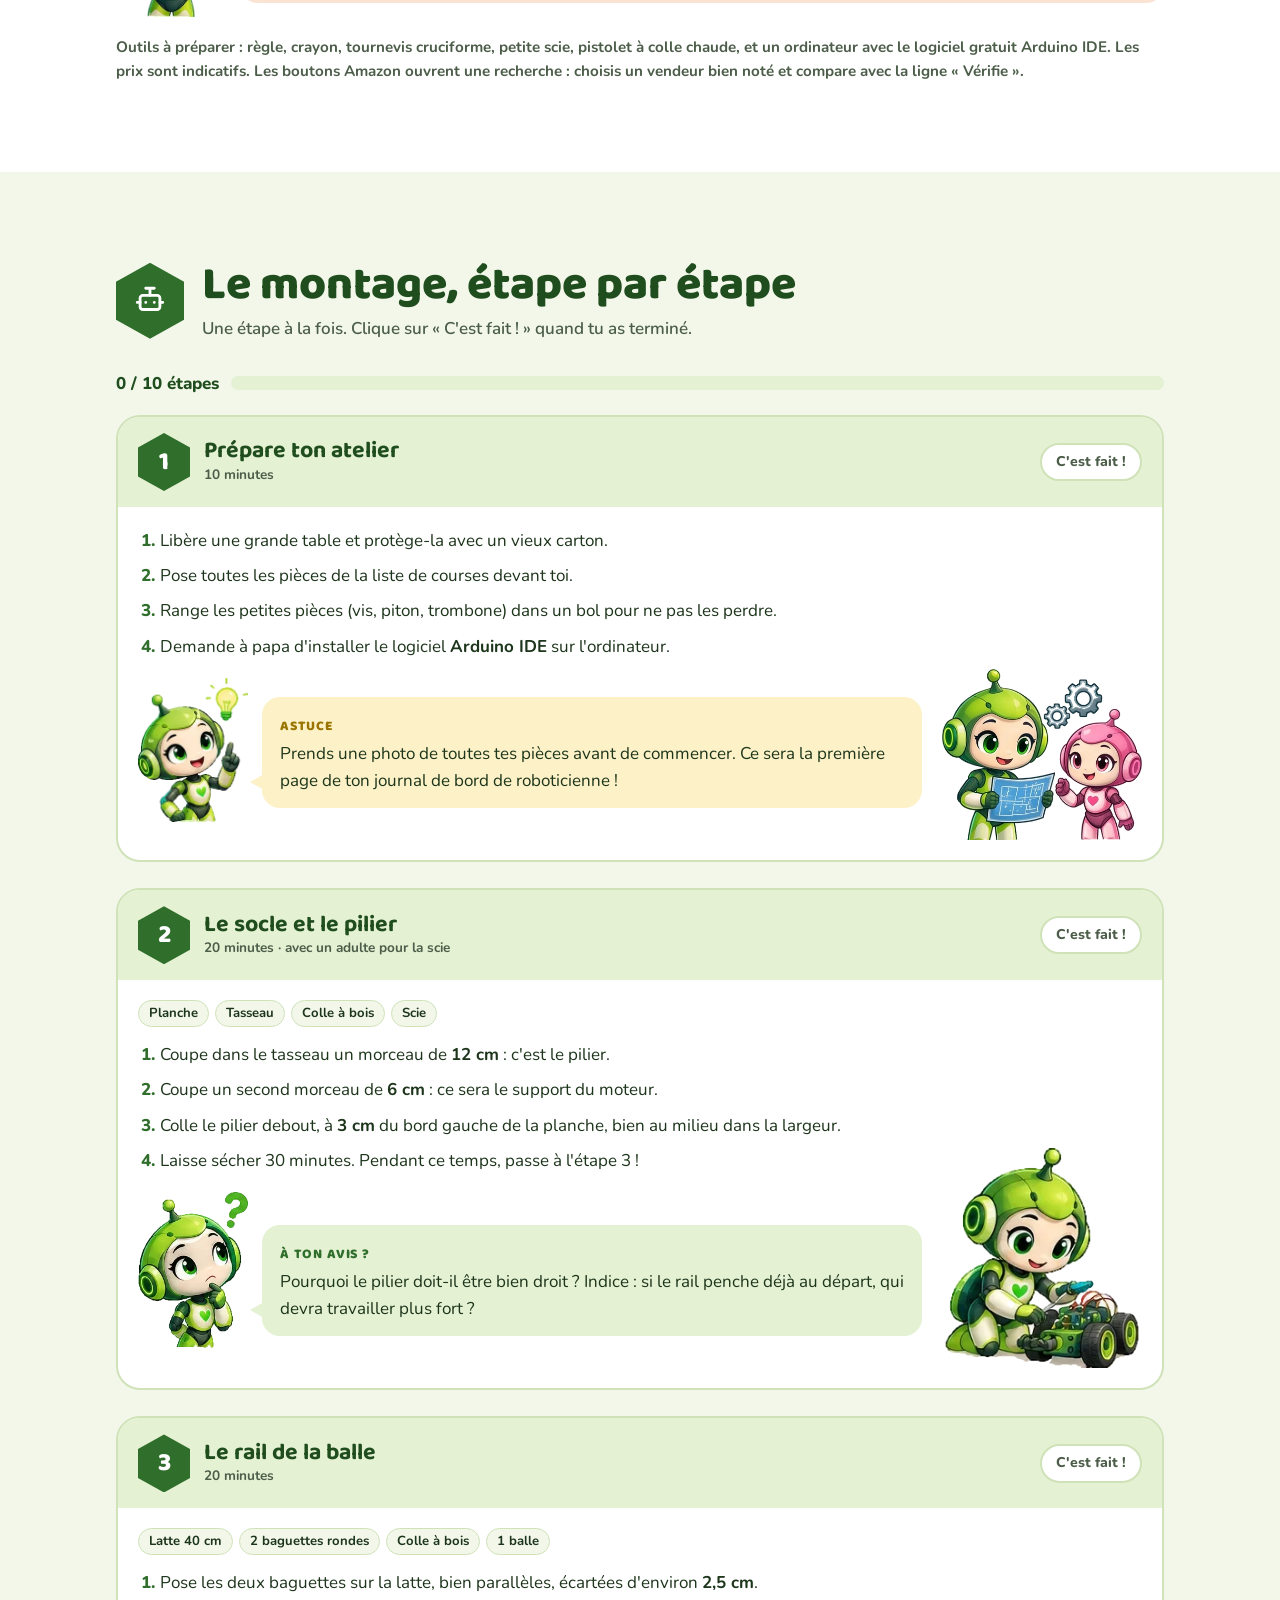
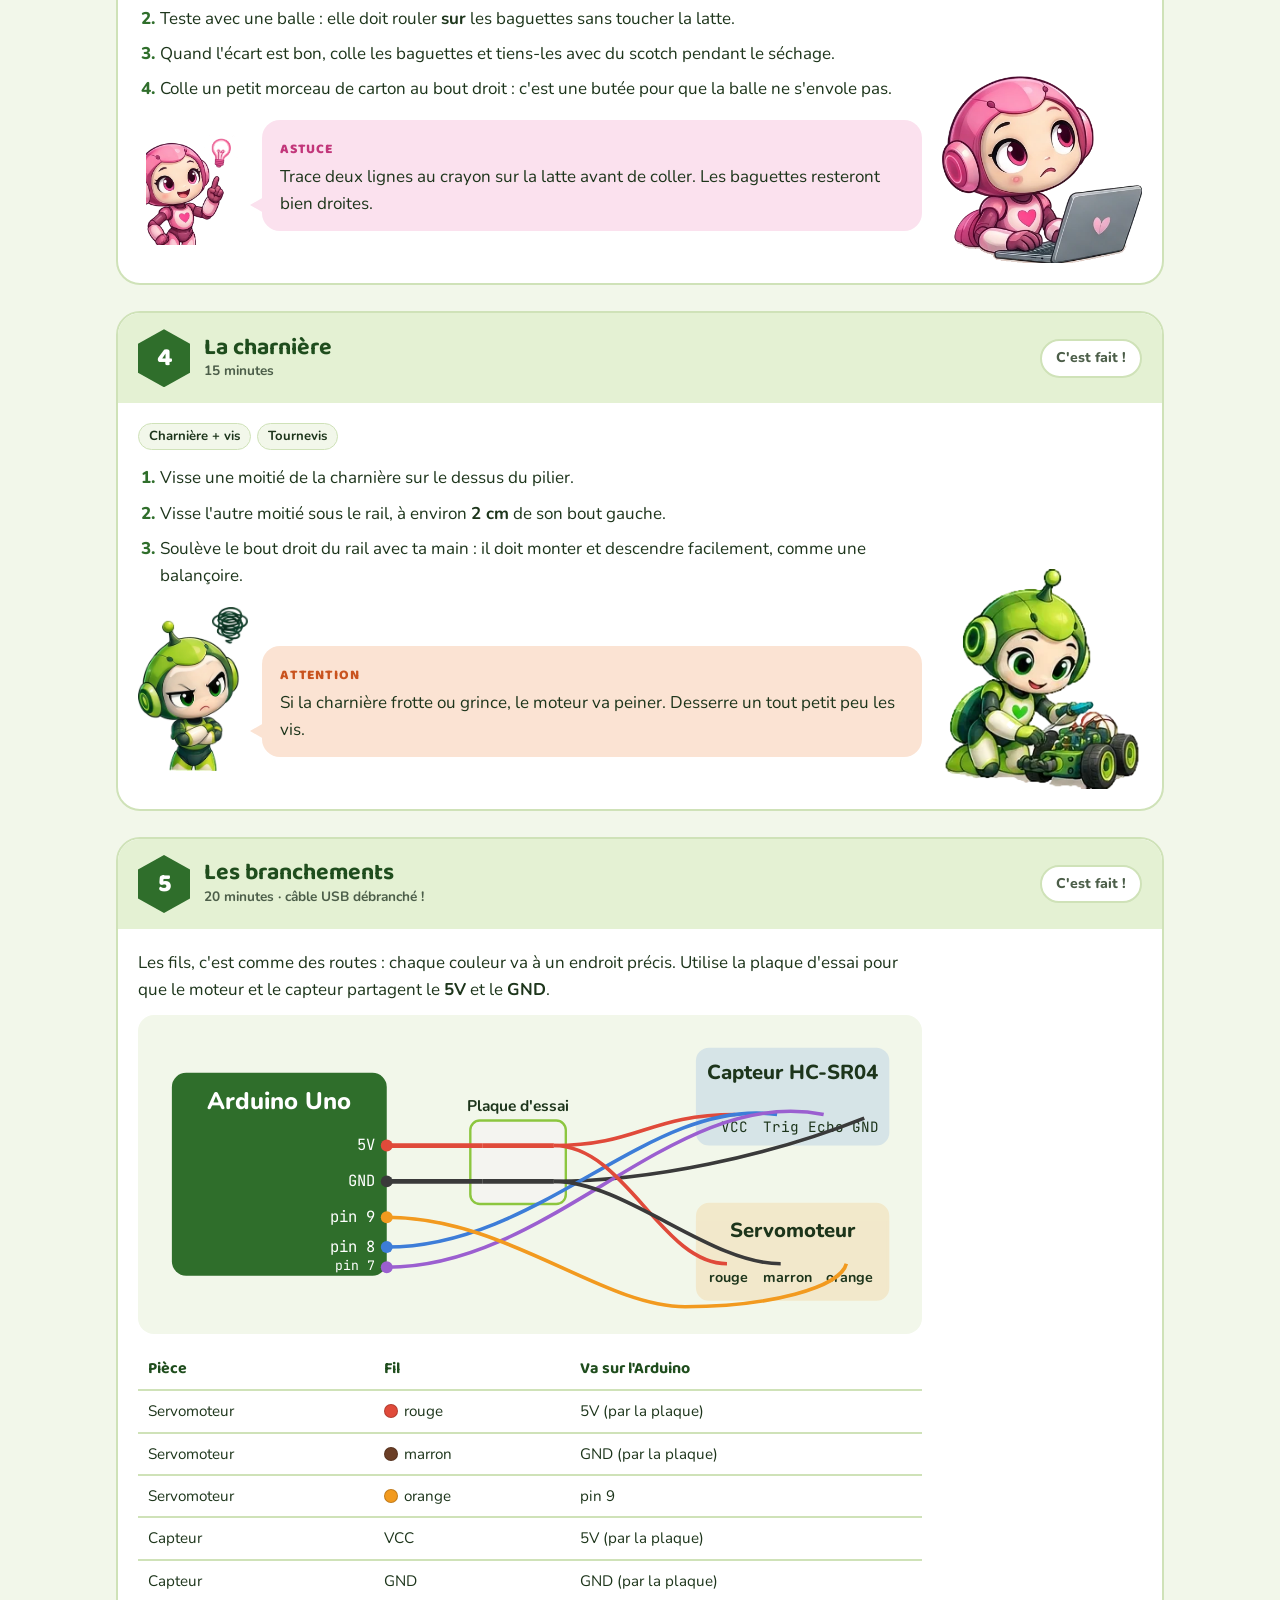
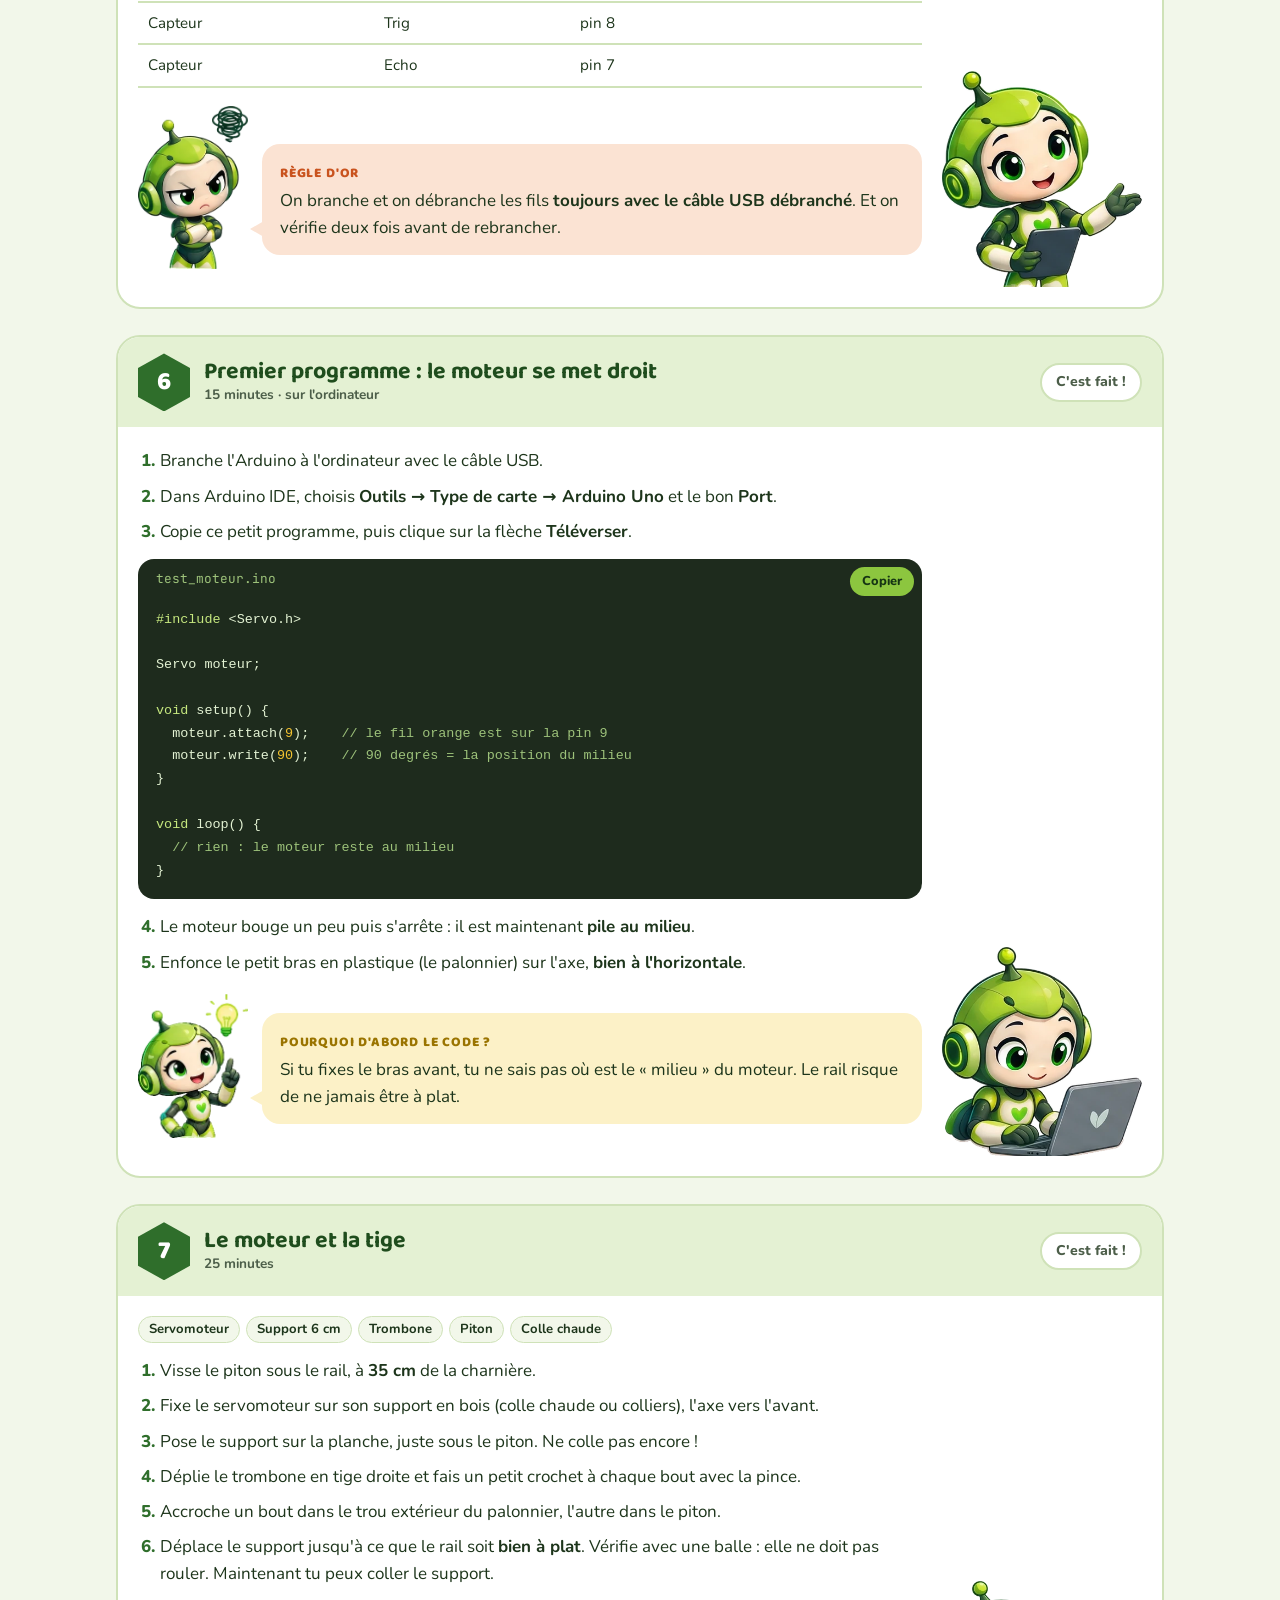
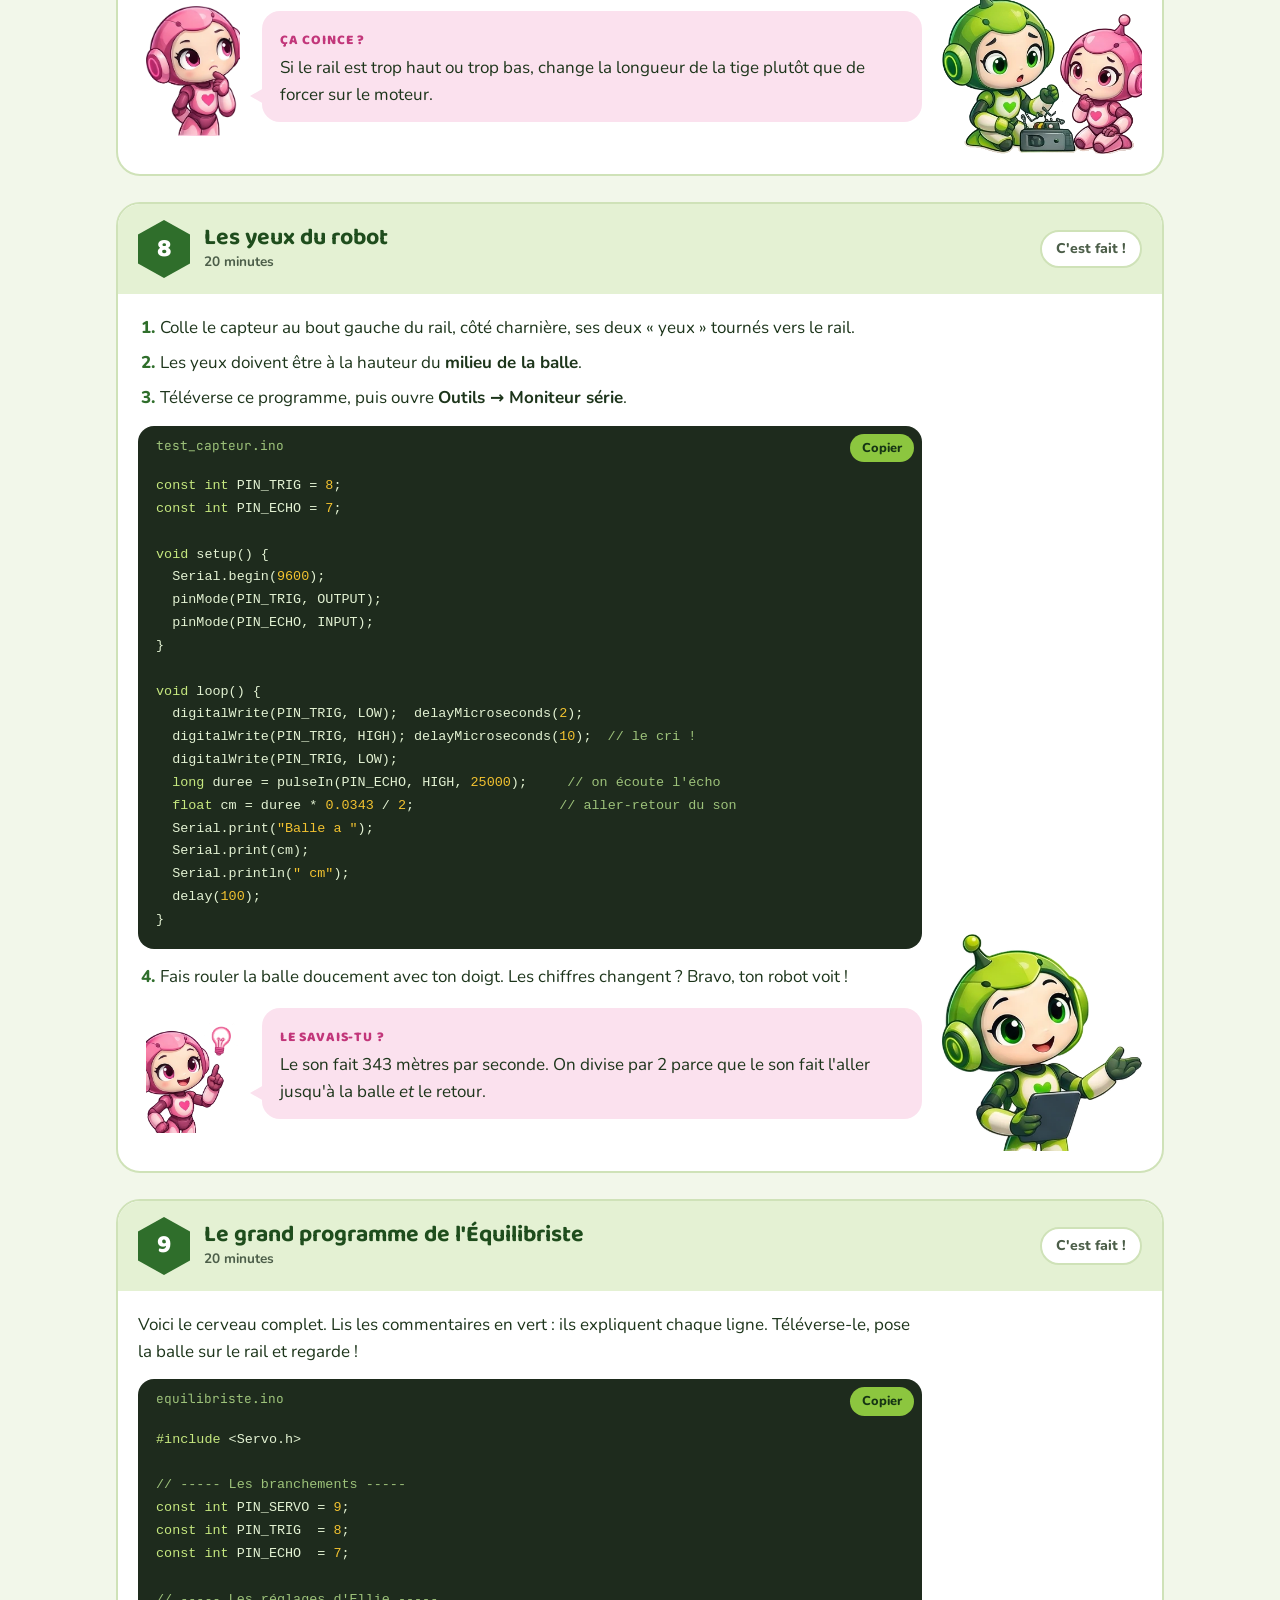
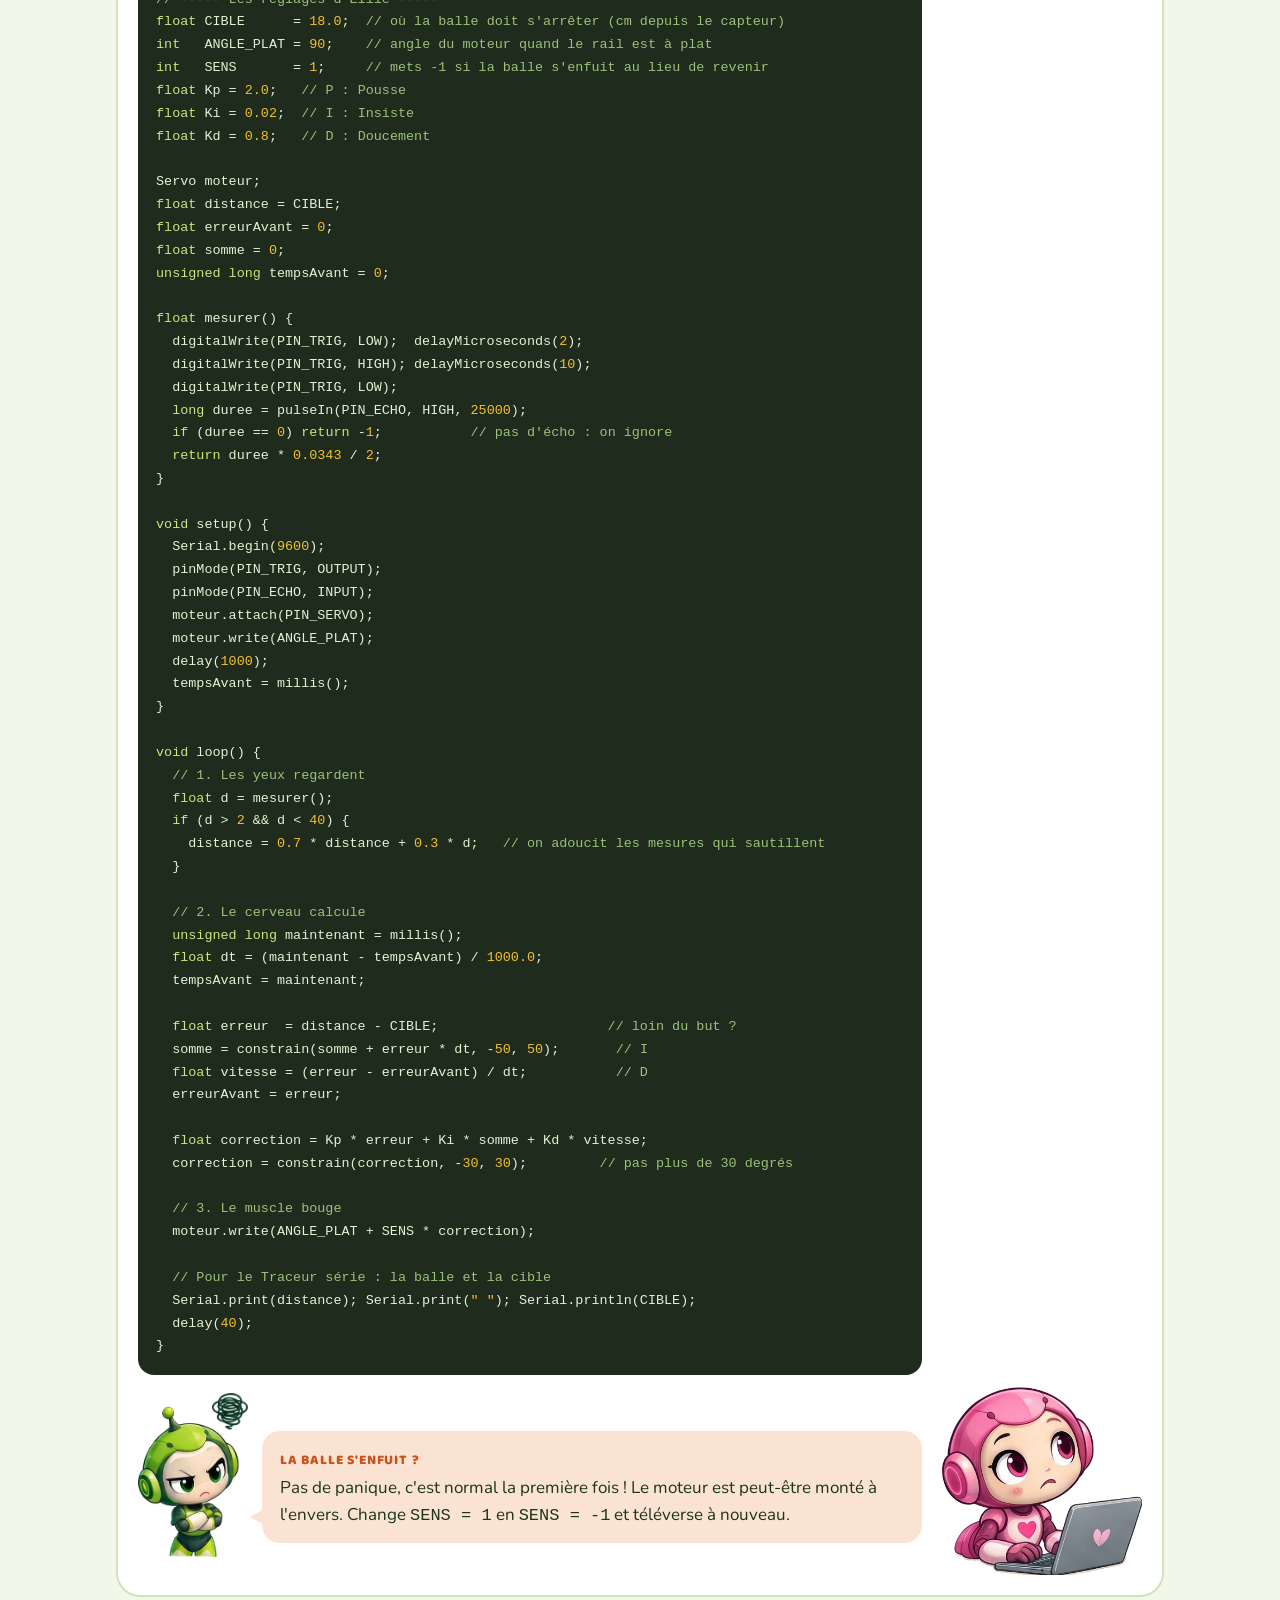
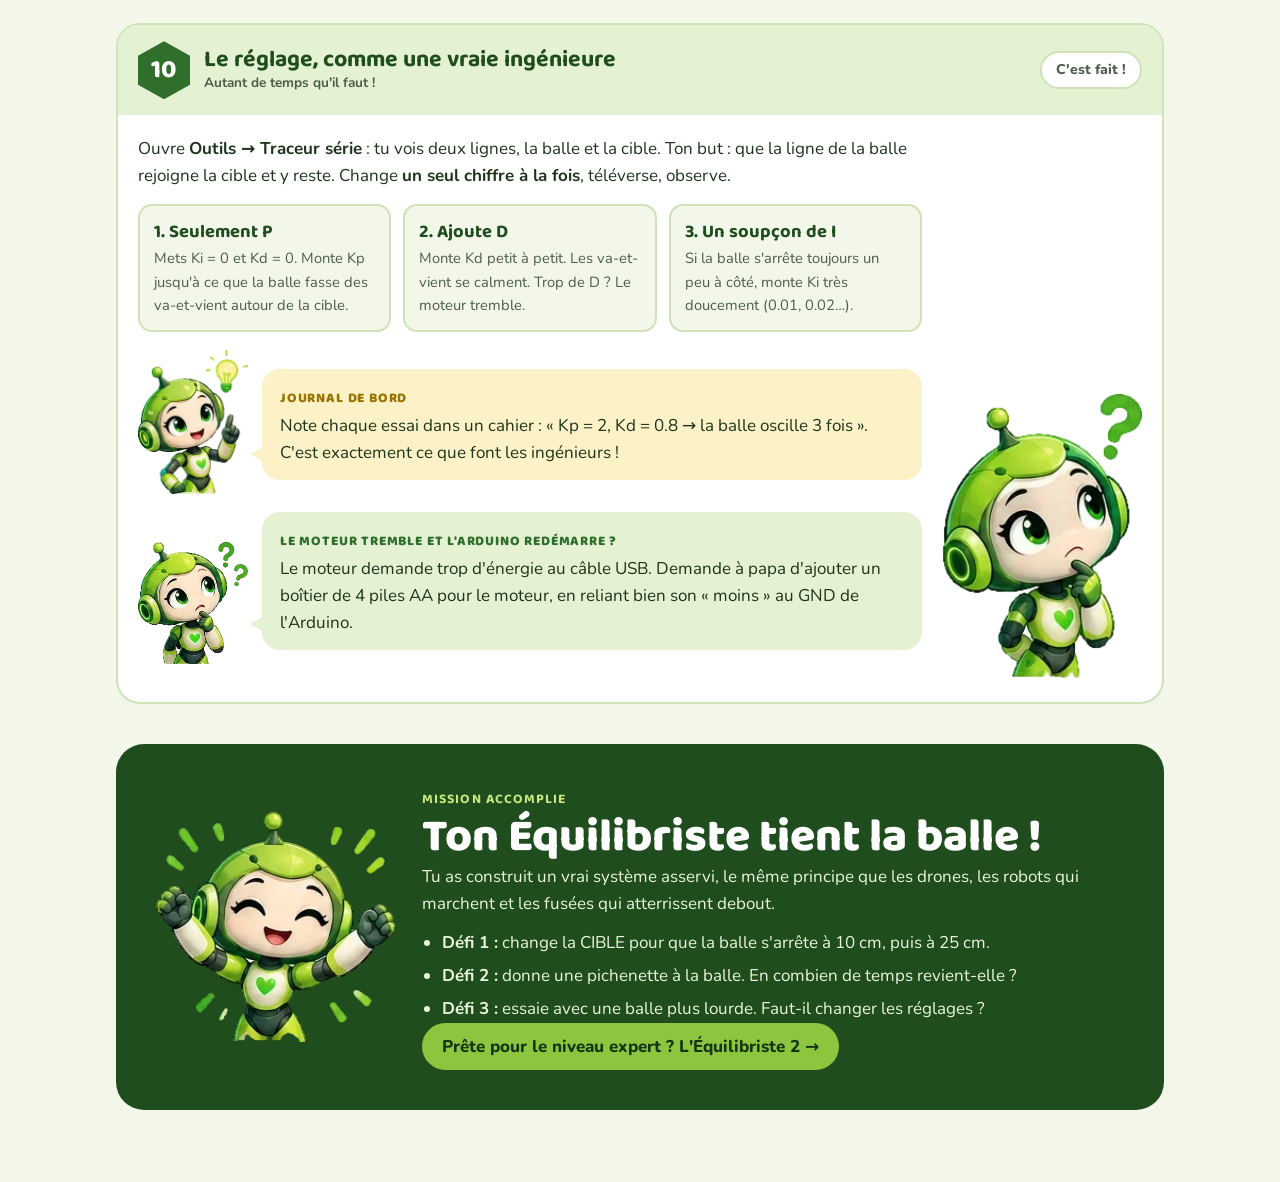
==== commit 1fe44a74: "Les mascottes s'appellent Ellie et Livia La grande (verte) devient Ellie, la petite (rose) devient L" ====
--- a/index.html
+++ b/index.html
@@ -59,13 +59,13 @@
 
 <main id="top">
   <div class="hero">
-    <video id="heroVideo" src="assets/banner.mp4?v=4" poster="assets/banner-poster.jpg" autoplay muted loop playsinline aria-label="Lili construit un robot dans son atelier"></video>
+    <video id="heroVideo" src="assets/banner.mp4?v=4" poster="assets/banner-poster.jpg" autoplay muted loop playsinline aria-label="Ellie construit un robot dans son atelier"></video>
     <button class="vid-toggle" id="vidToggle" type="button">❚❚ Pause</button>
     <div class="hero-text">
       <div class="wrap">
         <span class="eyebrow">Robot n°1 · Version 1 · Mission équilibre</span>
         <h1>L'Équilibriste 1</h1>
-        <p class="lead">Construis avec Lili un robot qui garde une balle de ping-pong en équilibre sur un rail, tout seul.</p>
+        <p class="lead">Construis avec Ellie un robot qui garde une balle de ping-pong en équilibre sur un rail, tout seul.</p>
         <div class="hero-cta">
           <a class="btn btn-lime" href="#comprendre">On commence !</a>
           <a class="btn btn-ghost" href="#courses">La liste de courses</a>
@@ -92,10 +92,10 @@
       </div>
 
       <div class="lili">
-        <img src="assets/lili-coucou.webp" alt="Lili fait coucou">
-        <div class="bubble"><span class="tag">Coucou !</span><p>Moi c'est Lili ! Tu as déjà essayé de faire tenir une balle sur une règle ? Dès qu'elle penche un peu, la balle roule et tombe. Notre robot va faire ce que tes mains font sans y penser : <strong>regarder la balle et pencher la règle juste ce qu'il faut</strong>.</p></div>
-      </div>
-      <div class="lili rose"><img src="assets/rose-petite.webp" alt="Rose, la petite sœur de Lili"><div class="bubble"><span class="tag">Et moi, c'est Rose !</span><p>Je suis la petite sœur de Lili. Comme je suis plus petite, je pose plein de questions… et parfois je fais des bêtises ! Quand tu vois une <strong>bulle rose</strong>, c'est moi qui te parle.</p></div></div>
+        <img src="assets/lili-coucou.webp" alt="Ellie fait coucou">
+        <div class="bubble"><span class="tag">Coucou !</span><p>Moi c'est Ellie ! Tu as déjà essayé de faire tenir une balle sur une règle ? Dès qu'elle penche un peu, la balle roule et tombe. Notre robot va faire ce que tes mains font sans y penser : <strong>regarder la balle et pencher la règle juste ce qu'il faut</strong>.</p></div>
+      </div>
+      <div class="lili livia"><img src="assets/livia-petite.webp" alt="Livia, la petite sœur d'Ellie"><div class="bubble"><span class="tag">Et moi, c'est Livia !</span><p>Je suis la petite sœur d'Ellie. Comme je suis plus petite, je pose plein de questions… et parfois je fais des bêtises ! Quand tu vois une <strong>bulle rose</strong>, c'est moi qui te parle. Et tu sais pourquoi l'atelier s'appelle LILI ? El<strong>LI</strong>e + <strong>LI</strong>via = <strong>LILI</strong> !</p></div></div>
 
       <!-- À quoi doit-il ressembler ? -->
       <figure class="look" id="apercu">
@@ -138,7 +138,7 @@
       <p class="loop-line">Les yeux regardent → le cerveau calcule → le muscle bouge… et on recommence 25 fois par seconde !</p>
 
       <div class="lili ask">
-        <img src="assets/lili-explique.webp" alt="Lili explique avec une tablette">
+        <img src="assets/lili-explique.webp" alt="Ellie explique avec une tablette">
         <div class="bubble"><span class="tag">J'explique</span><p>Le secret du cerveau, c'est une recette en 3 ingrédients appelée <strong>PID</strong>. <strong>P</strong> comme « Pousse » : plus la balle est loin du milieu, plus on penche. <strong>D</strong> comme « Doucement » : si la balle arrive vite, on freine avant qu'elle dépasse. <strong>I</strong> comme « Insiste » : si la balle reste toujours un peu à côté, on corrige petit à petit.</p></div>
       </div>
 
@@ -172,7 +172,7 @@
     <div class="wrap">
       <div class="chap-head">
         <div class="hex lime"><svg viewBox="0 0 24 24" fill="none" stroke="currentColor" stroke-width="2" stroke-linecap="round" stroke-linejoin="round"><path d="M3 4h2l2.4 11.2a2 2 0 002 1.6h7.7a2 2 0 002-1.5L21 8H6"/><circle cx="10" cy="20" r="1.3"/><circle cx="18" cy="20" r="1.3"/></svg></div>
-        <div><h2>La liste de courses</h2><p>Coche chaque chose quand elle est sur ta table. Lili garde tes coches en mémoire.</p></div>
+        <div><h2>La liste de courses</h2><p>Coche chaque chose quand elle est sur ta table. Ellie garde tes coches en mémoire.</p></div>
       </div>
 
       <div class="progress"><span id="shopCount">0 / 0 trouvés</span><div class="bar"><i id="shopBar"></i></div></div>
@@ -204,7 +204,7 @@
       </div>
 
       <div class="lili warn">
-        <img src="assets/lili-pas-contente.webp" alt="Lili les bras croisés">
+        <img src="assets/lili-pas-contente.webp" alt="Ellie les bras croisés">
         <div class="bubble"><span class="tag">Avec un adulte</span><p>La scie, la perceuse et le pistolet à colle chaude, on les utilise <strong>avec papa</strong>, jamais seule. Moi aussi je demande de l'aide pour ça !</p></div>
       </div>
       <p class="total">Outils à préparer : règle, crayon, tournevis cruciforme, petite scie, pistolet à colle chaude, et un ordinateur avec le logiciel gratuit <strong>Arduino IDE</strong>. Les prix sont indicatifs. Les boutons Amazon ouvrent une recherche : choisis un vendeur bien noté et compare avec la ligne « Vérifie ».</p>
@@ -262,8 +262,8 @@
               <li>Quand l'écart est bon, colle les baguettes et tiens-les avec du scotch pendant le séchage.</li>
               <li>Colle un petit morceau de carton au bout droit : c'est une butée pour que la balle ne s'envole pas.</li>
             </ol>
-            <div class="lili tip rose"><img src="assets/rose-idee.webp" alt=""><div class="bubble"><span class="tag">Astuce</span><p>Trace deux lignes au crayon sur la latte avant de coller. Les baguettes resteront bien droites.</p></div></div>
-          </div><img class="pose" src="assets/rose-concentree.webp" alt=""></div>
+            <div class="lili tip livia"><img src="assets/livia-idee.webp" alt=""><div class="bubble"><span class="tag">Astuce</span><p>Trace deux lignes au crayon sur la latte avant de coller. Les baguettes resteront bien droites.</p></div></div>
+          </div><img class="pose" src="assets/livia-concentree.webp" alt=""></div>
         </article>
 
         <!-- 4 -->
@@ -373,7 +373,7 @@
               <li>Accroche un bout dans le trou extérieur du palonnier, l'autre dans le piton.</li>
               <li>Déplace le support jusqu'à ce que le rail soit <strong>bien à plat</strong>. Vérifie avec une balle : elle ne doit pas rouler. Maintenant tu peux coller le support.</li>
             </ol>
-            <div class="lili ask rose"><img src="assets/rose-pensive.webp" alt=""><div class="bubble"><span class="tag">Ça coince ?</span><p>Si le rail est trop haut ou trop bas, change la longueur de la tige plutôt que de forcer sur le moteur.</p></div></div>
+            <div class="lili ask livia"><img src="assets/livia-pensive.webp" alt=""><div class="bubble"><span class="tag">Ça coince ?</span><p>Si le rail est trop haut ou trop bas, change la longueur de la tige plutôt que de forcer sur le moteur.</p></div></div>
           </div><img class="pose" src="assets/duo-oups.webp" alt=""></div>
         </article>
 
@@ -409,7 +409,7 @@
             <ol start="4">
               <li>Fais rouler la balle doucement avec ton doigt. Les chiffres changent ? Bravo, ton robot voit !</li>
             </ol>
-            <div class="lili tip rose"><img src="assets/rose-idee.webp" alt=""><div class="bubble"><span class="tag">Le savais-tu ?</span><p>Le son fait 343 mètres par seconde. On divise par 2 parce que le son fait l'aller jusqu'à la balle <em>et</em> le retour.</p></div></div>
+            <div class="lili tip livia"><img src="assets/livia-idee.webp" alt=""><div class="bubble"><span class="tag">Le savais-tu ?</span><p>Le son fait 343 mètres par seconde. On divise par 2 parce que le son fait l'aller jusqu'à la balle <em>et</em> le retour.</p></div></div>
           </div><img class="pose" src="assets/lili-explique.webp" alt=""></div>
         </article>
 
@@ -425,7 +425,7 @@
 <span class="k">const int</span> PIN_TRIG  = <span class="n">8</span>;
 <span class="k">const int</span> PIN_ECHO  = <span class="n">7</span>;
 
-<span class="c">// ----- Les réglages de Lili -----</span>
+<span class="c">// ----- Les réglages d'Ellie -----</span>
 <span class="k">float</span> CIBLE      = <span class="n">18.0</span>;  <span class="c">// où la balle doit s'arrêter (cm depuis le capteur)</span>
 <span class="k">int</span>   ANGLE_PLAT = <span class="n">90</span>;    <span class="c">// angle du moteur quand le rail est à plat</span>
 <span class="k">int</span>   SENS       = <span class="n">1</span>;     <span class="c">// mets -1 si la balle s'enfuit au lieu de revenir</span>
@@ -486,7 +486,7 @@
   delay(<span class="n">40</span>);
 }</code></pre></div>
             <div class="lili warn"><img src="assets/lili-pas-contente.webp" alt=""><div class="bubble"><span class="tag">La balle s'enfuit ?</span><p>Pas de panique, c'est normal la première fois ! Le moteur est peut-être monté à l'envers. Change <code>SENS = 1</code> en <code>SENS = -1</code> et téléverse à nouveau.</p></div></div>
-          </div><img class="pose" src="assets/rose-concentree.webp" alt=""></div>
+          </div><img class="pose" src="assets/livia-concentree.webp" alt=""></div>
         </article>
 
         <!-- 10 -->
@@ -506,7 +506,7 @@
       </div>
 
       <div class="finale">
-        <img src="assets/lili-mission.webp" alt="Lili lève les bras, mission accomplie">
+        <img src="assets/lili-mission.webp" alt="Ellie lève les bras, mission accomplie">
         <div>
           <span class="eyebrow">Mission accomplie</span>
           <h2>Ton Équilibriste tient la balle !</h2>
--- a/assets/atelier.css
+++ b/assets/atelier.css
@@ -1,4 +1,4 @@
-/* Layout: manuel d'atelier pour enfant. Bannière vidéo, menu collant, puis 3 chapitres (comprendre, acheter, construire) rythmés par Lili. */
+/* Layout: manuel d'atelier pour enfant. Bannière vidéo, menu collant, puis 3 chapitres (comprendre, acheter, construire) rythmés par Ellie. */
 :root{
   --bg:#F2F7EA; --surface:#FFFFFF; --surface-2:#E4F1D3;
   --ink:#1D351B; --ink-soft:#4C5E49; --line:#CFE2B8;
@@ -101,7 +101,7 @@
 .chap-head p{color:var(--ink-soft);font-weight:600;margin-top:4px}
 .chap-alt{background:var(--surface)}
 
-/* Bulles de Lili */
+/* Bulles d'Ellie */
 .lili{display:grid;grid-template-columns:110px 1fr;gap:14px;align-items:end;margin-block:18px}
 .lili img{width:110px;height:auto}
 .bubble{position:relative;background:var(--lime-soft);border-radius:var(--radius);padding:14px 18px;margin-bottom:14px;min-width:0}
@@ -112,10 +112,10 @@
 .lili.ask .bubble{background:var(--surface-2)} .lili.ask .bubble::before{border-right-color:var(--surface-2)}
 :root[data-theme="dark"] .lili.tip .tag{color:var(--sun)}
 @media (prefers-color-scheme: dark){:root:not([data-theme="light"]) .lili.tip .tag{color:var(--sun)}}
-/* Rose, la petite sœur de Lili : bulles roses, un peu plus petite */
-.lili.rose .bubble{background:var(--pink-soft)} .lili.rose .bubble::before{border-right-color:var(--pink-soft)} :root:root:root .lili.rose .tag{color:var(--pink)}
-.lili.rose img{width:94px;justify-self:center}
-@media (max-width:520px){.lili{grid-template-columns:72px 1fr}.lili img{width:72px}.lili.rose img{width:62px}}
+/* Livia, la petite sœur d'Ellie : bulles roses, un peu plus petite */
+.lili.livia .bubble{background:var(--pink-soft)} .lili.livia .bubble::before{border-right-color:var(--pink-soft)} :root:root:root .lili.livia .tag{color:var(--pink)}
+.lili.livia img{width:94px;justify-self:center}
+@media (max-width:520px){.lili{grid-template-columns:72px 1fr}.lili img{width:72px}.lili.livia img{width:62px}}
 
 /* Comment ça marche */
 .how{display:grid;grid-template-columns:repeat(4,1fr);gap:14px;margin-top:8px}
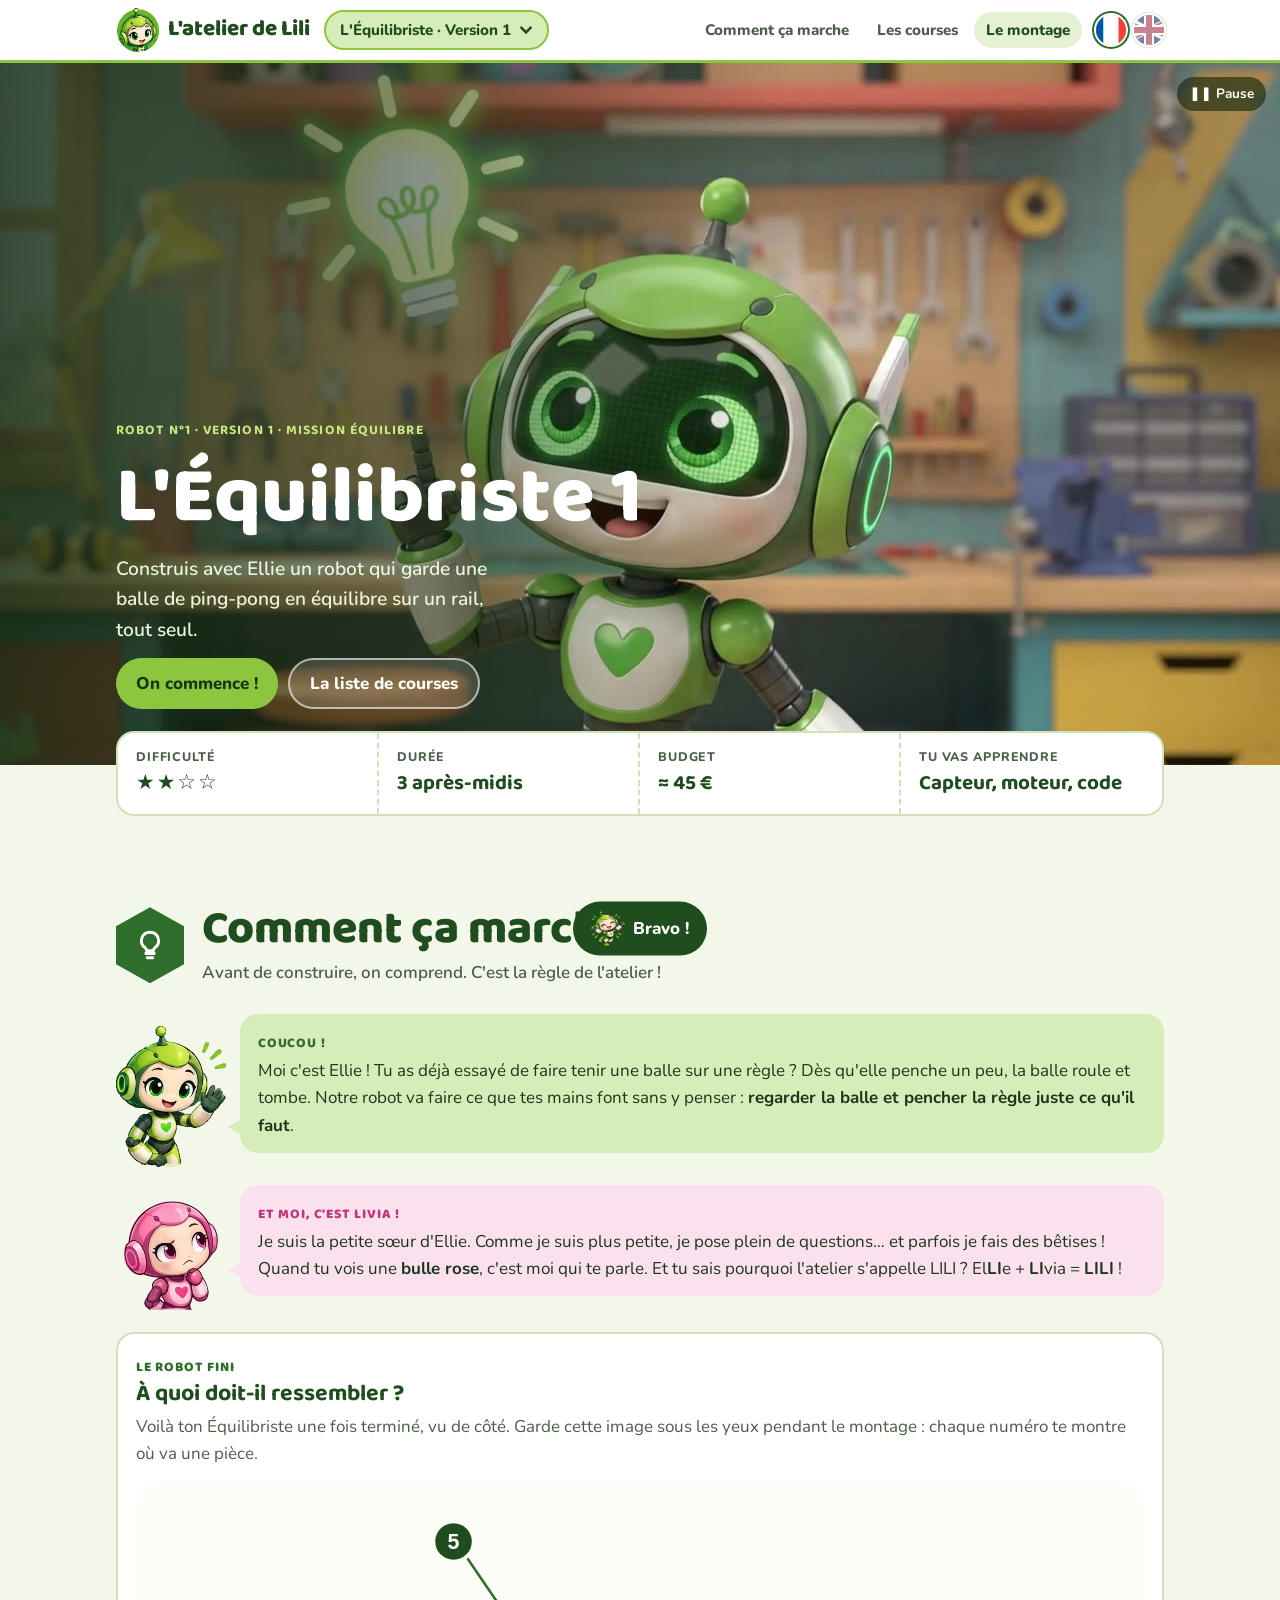
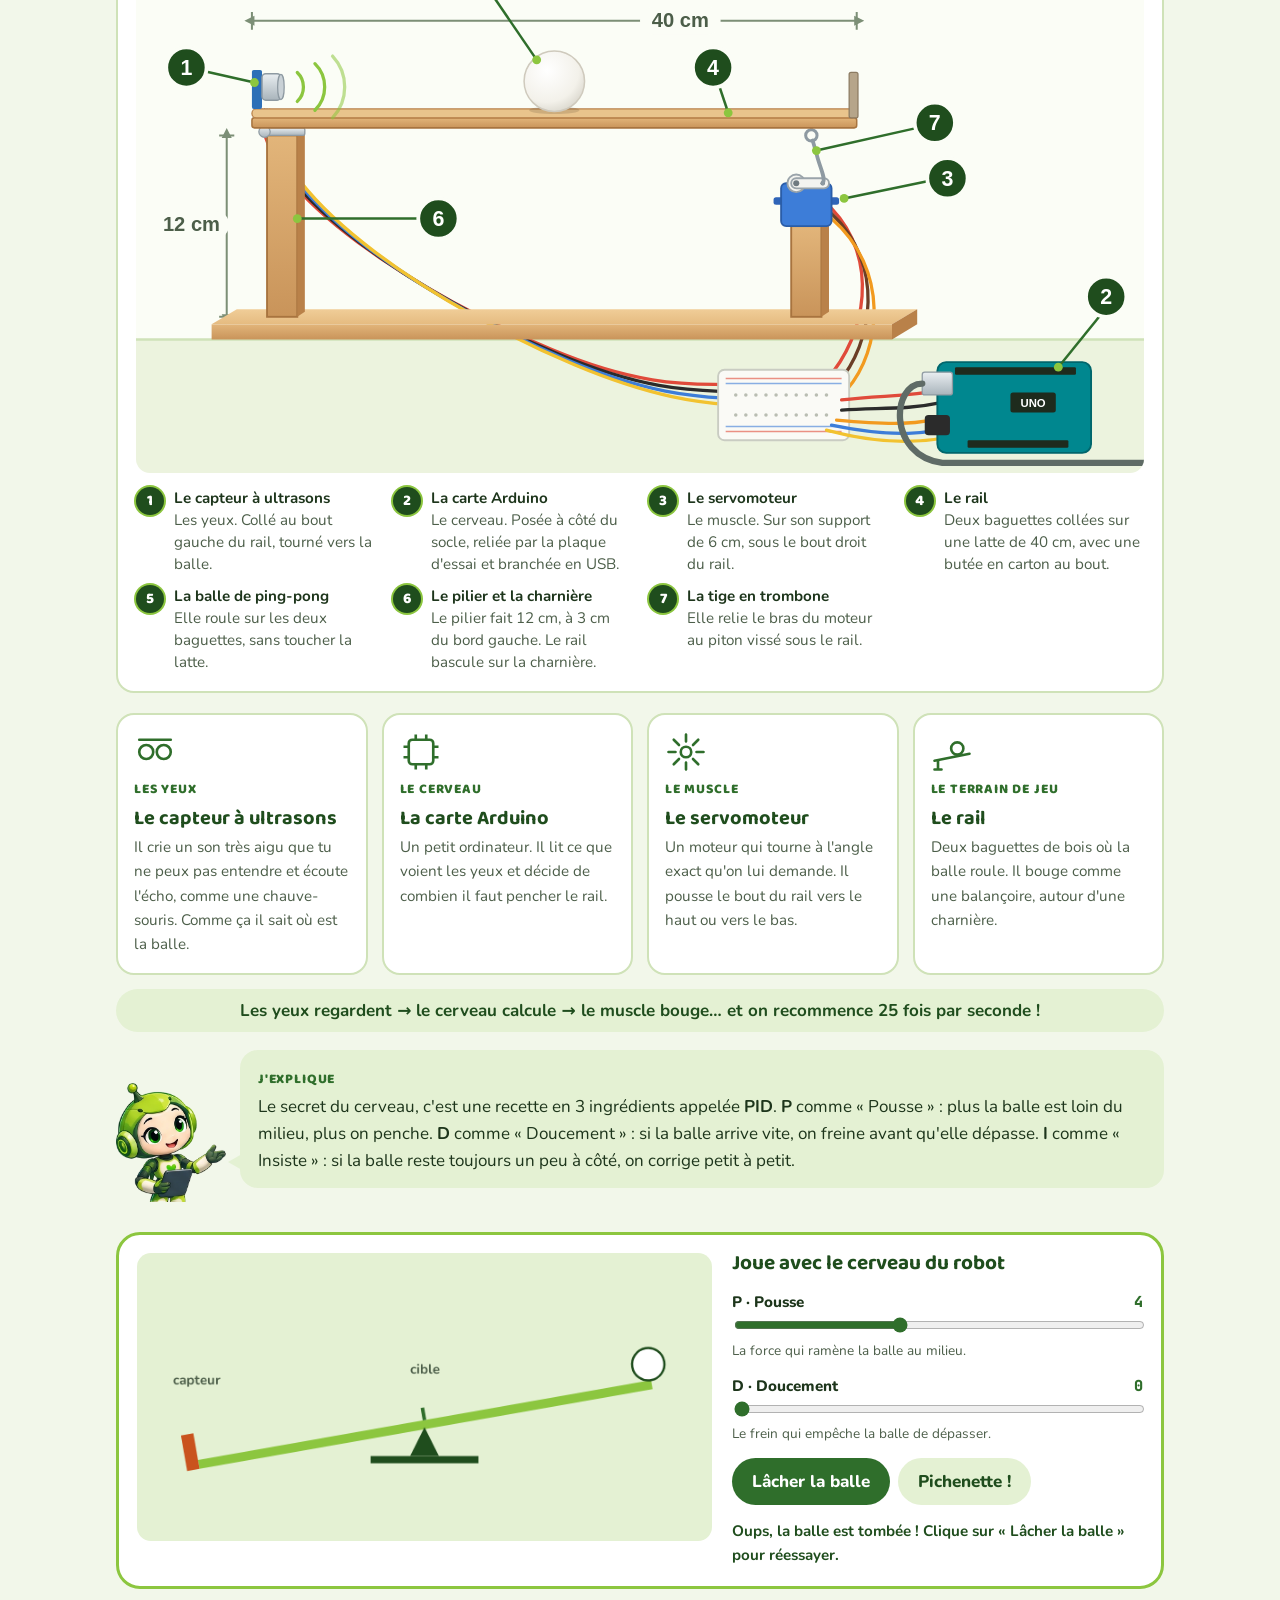
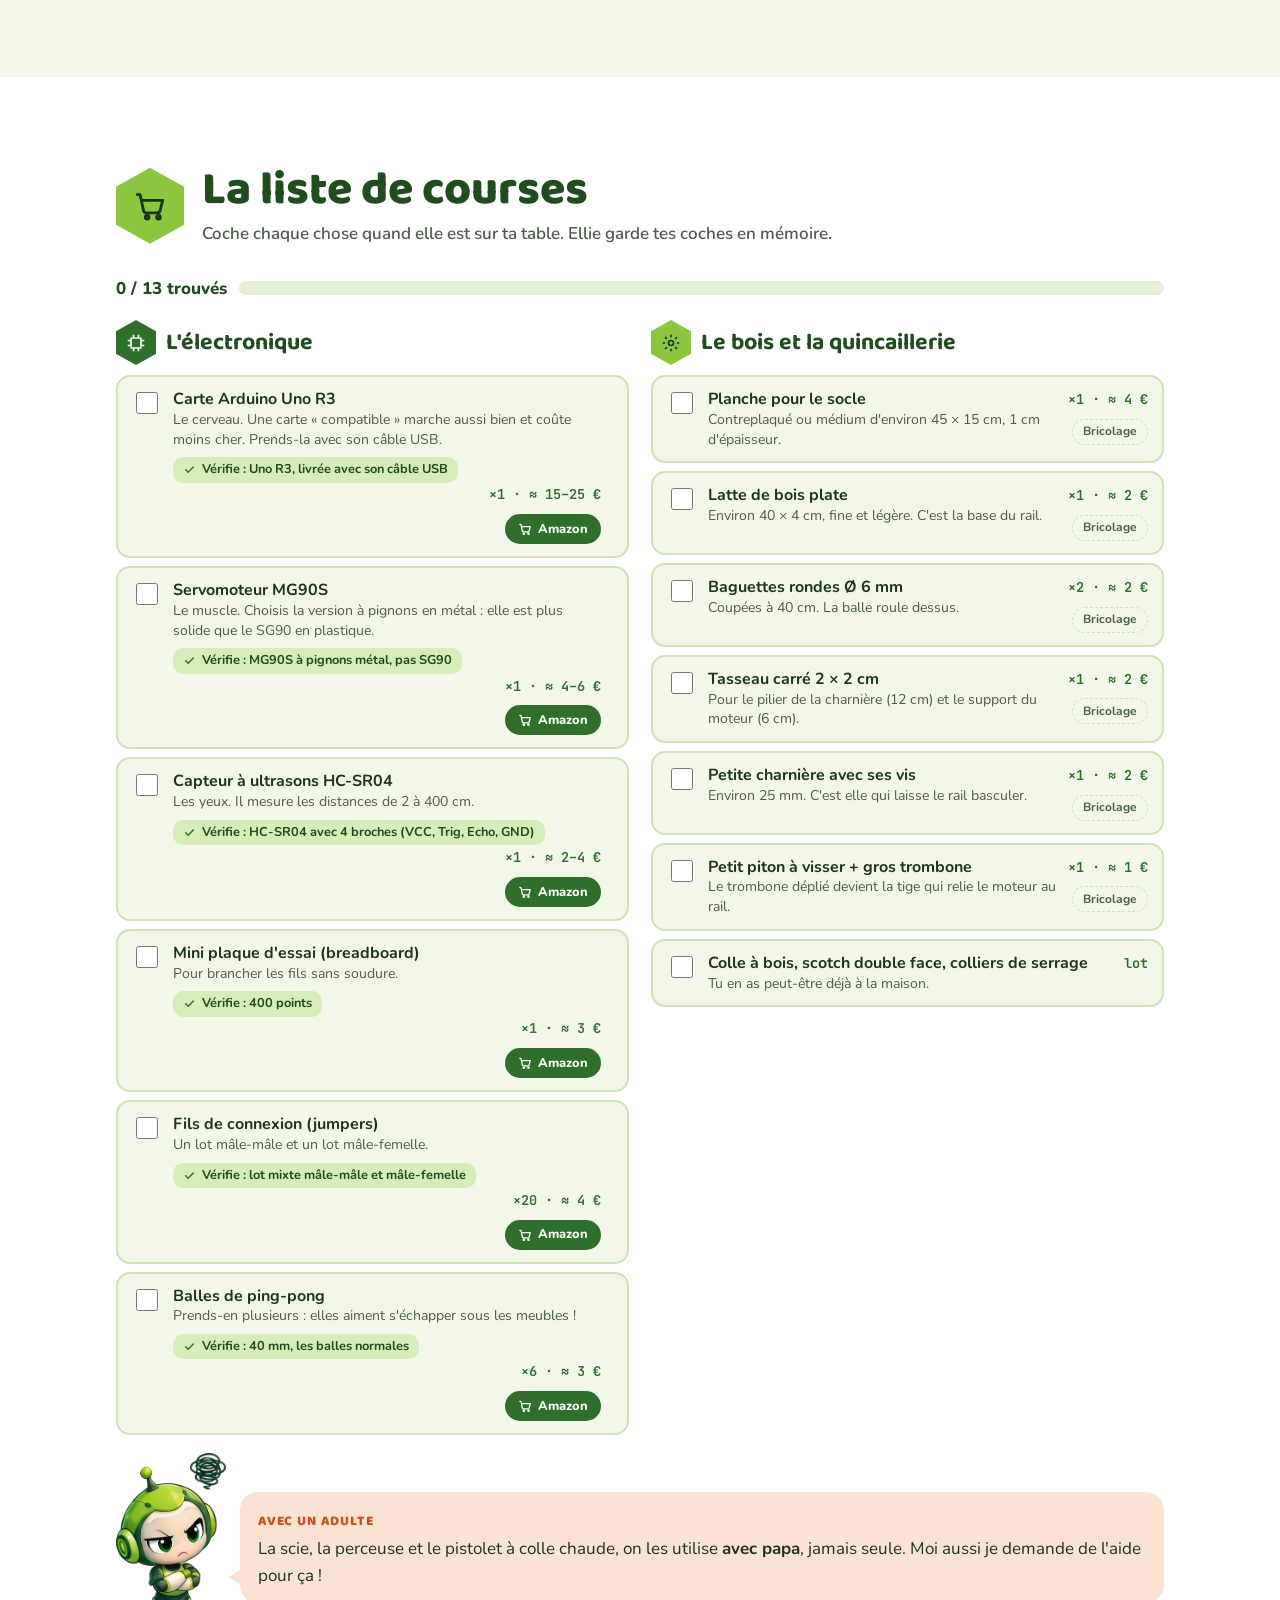
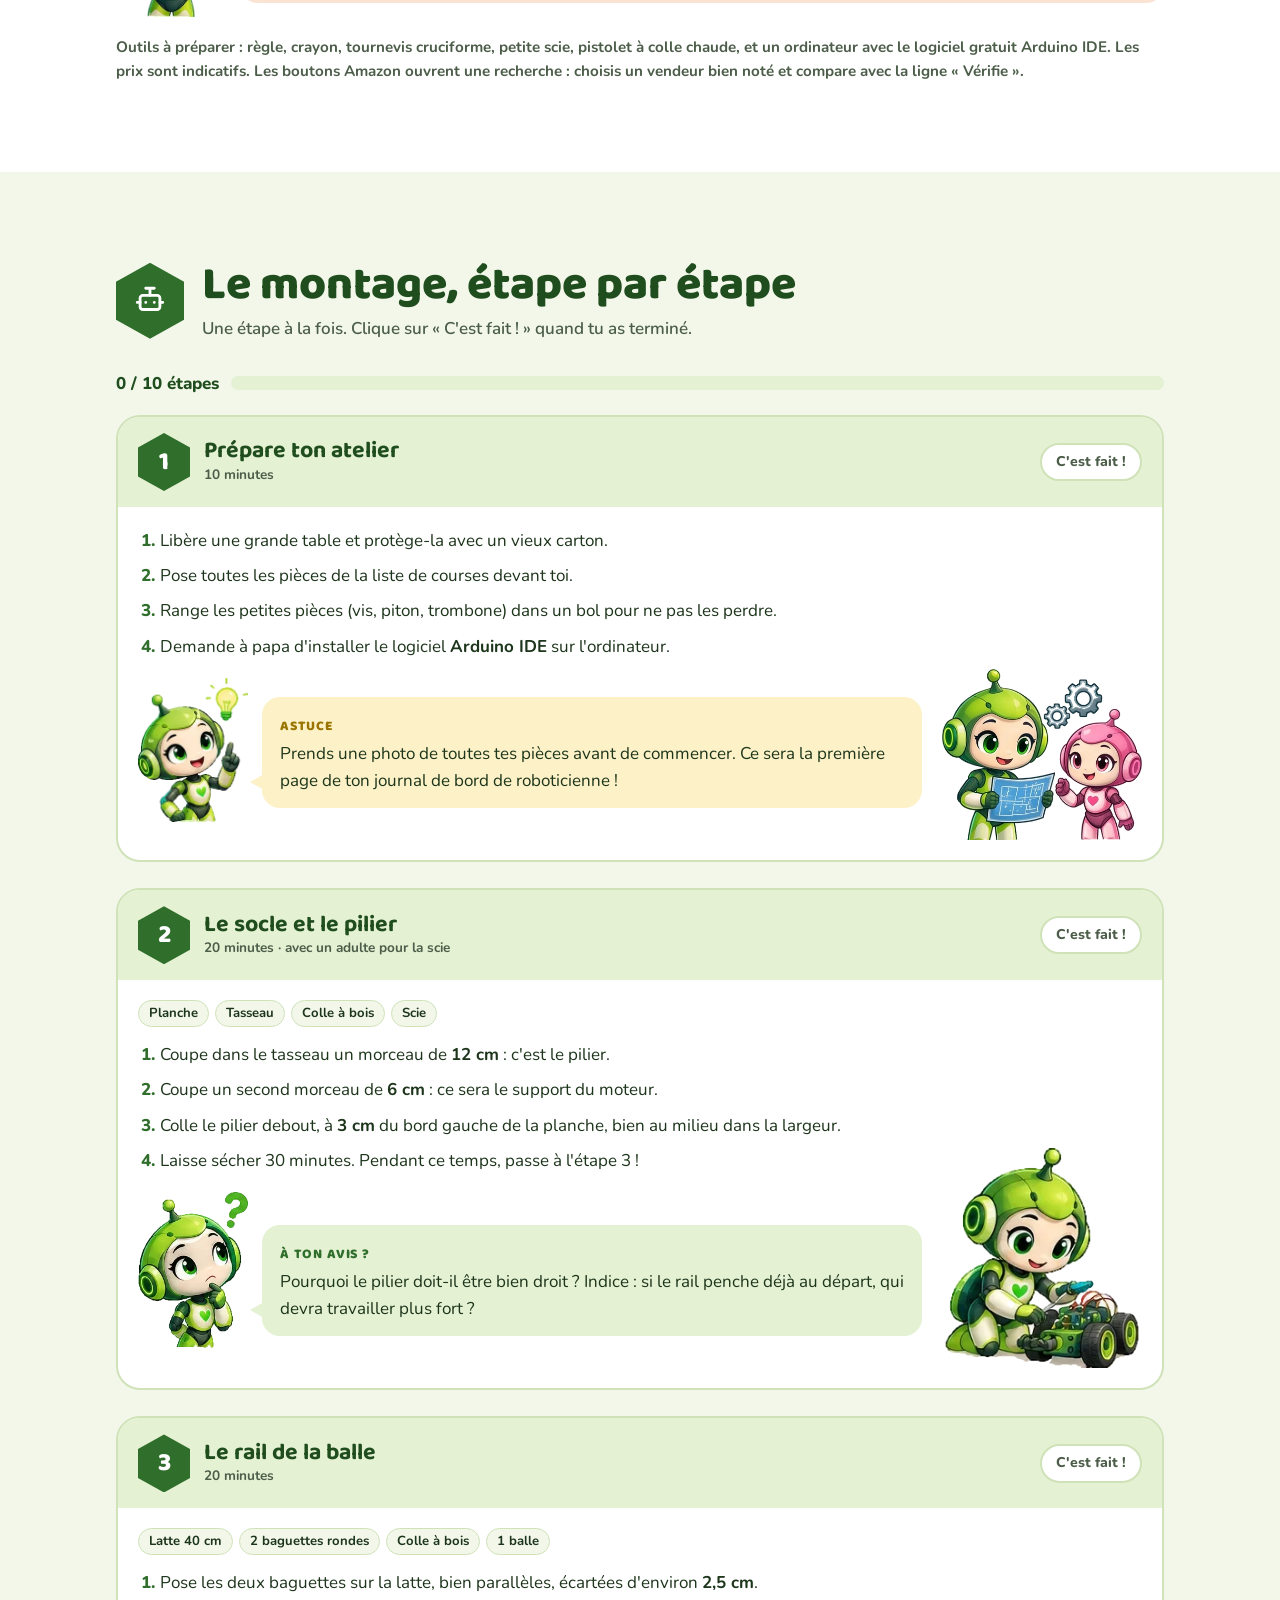
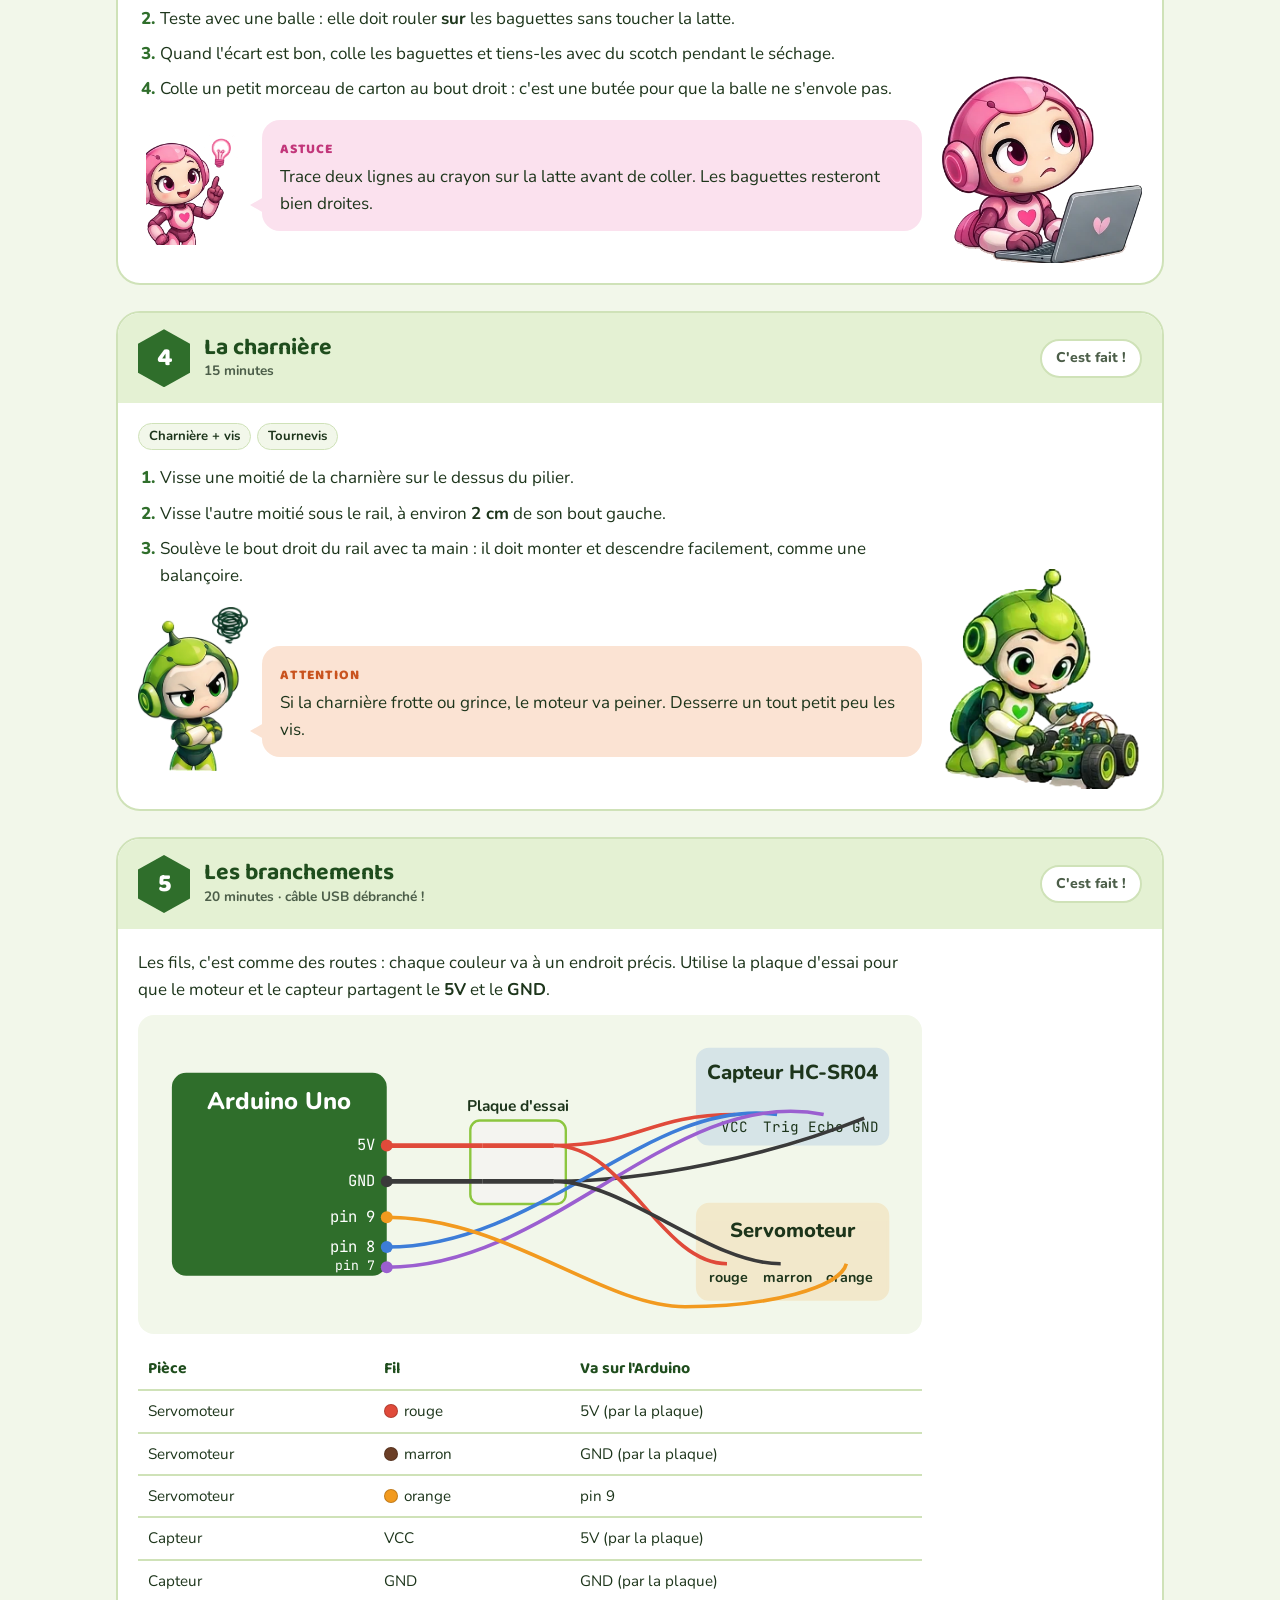
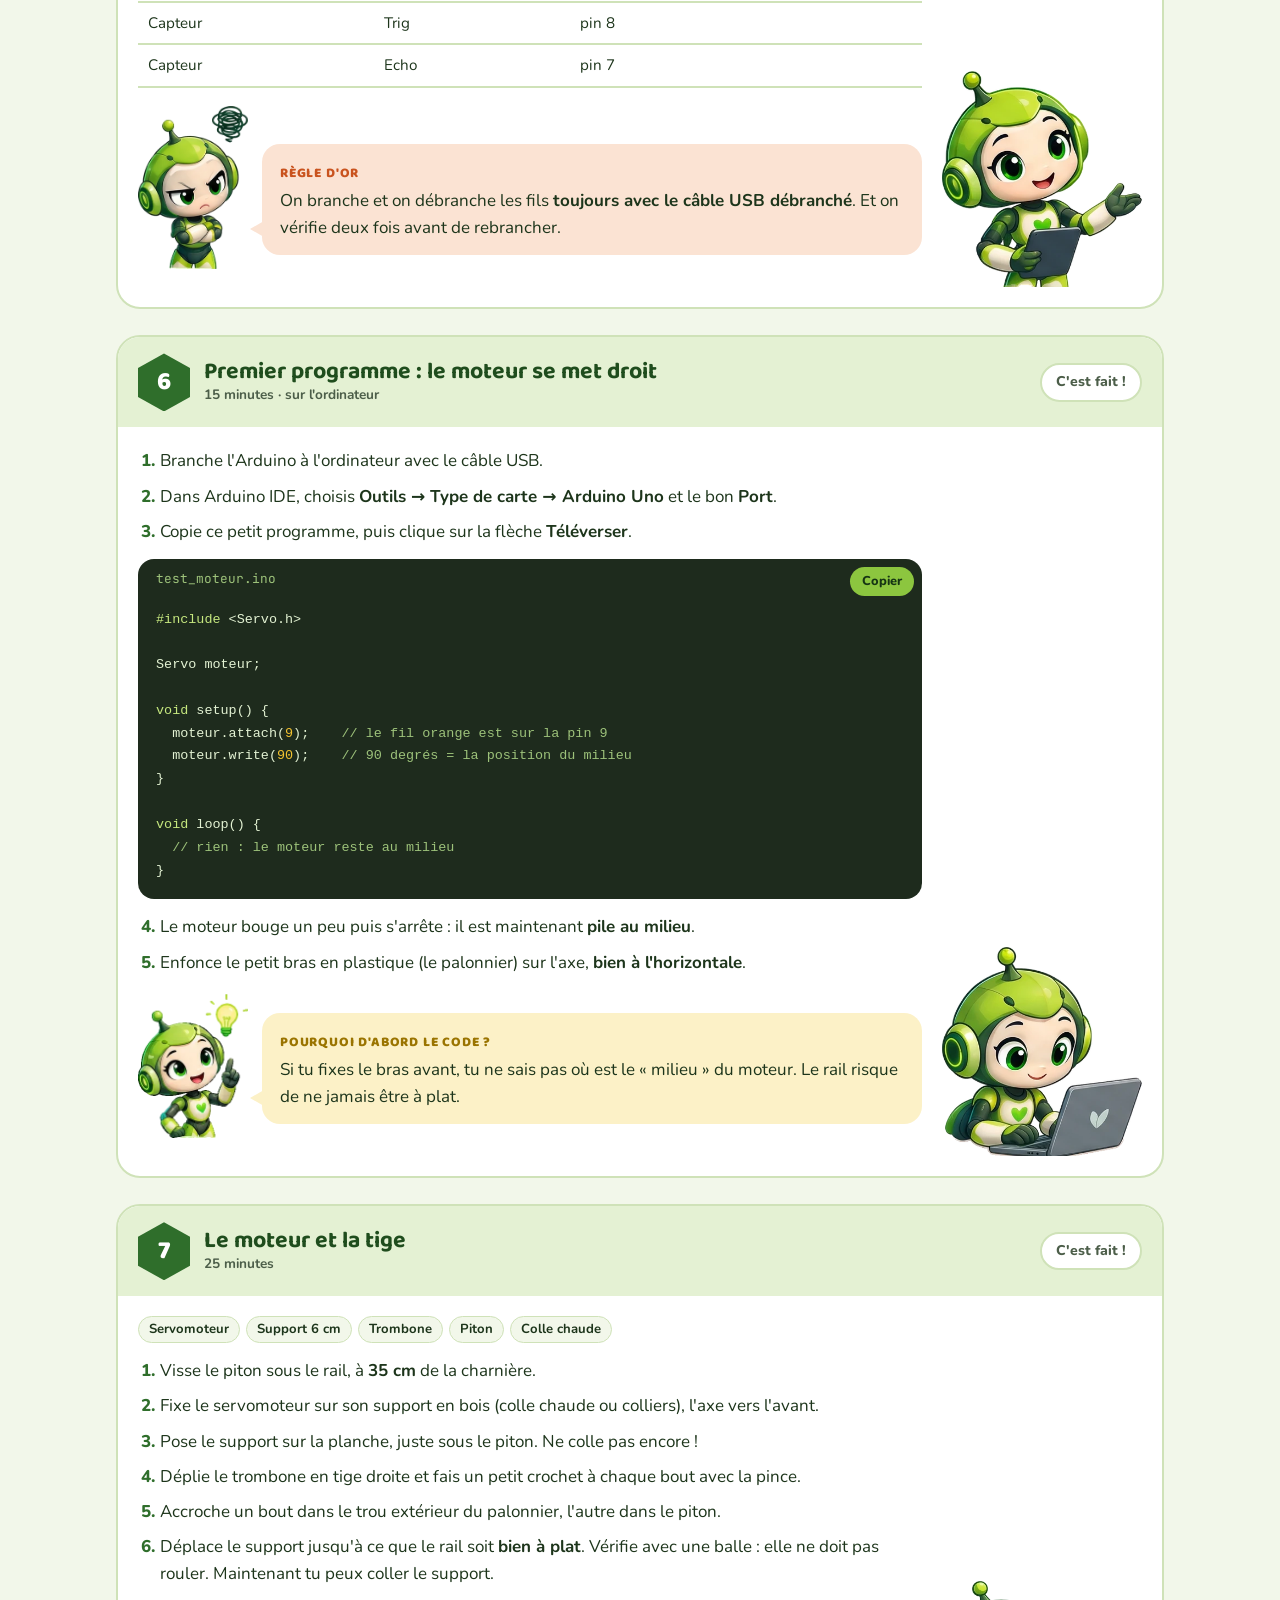
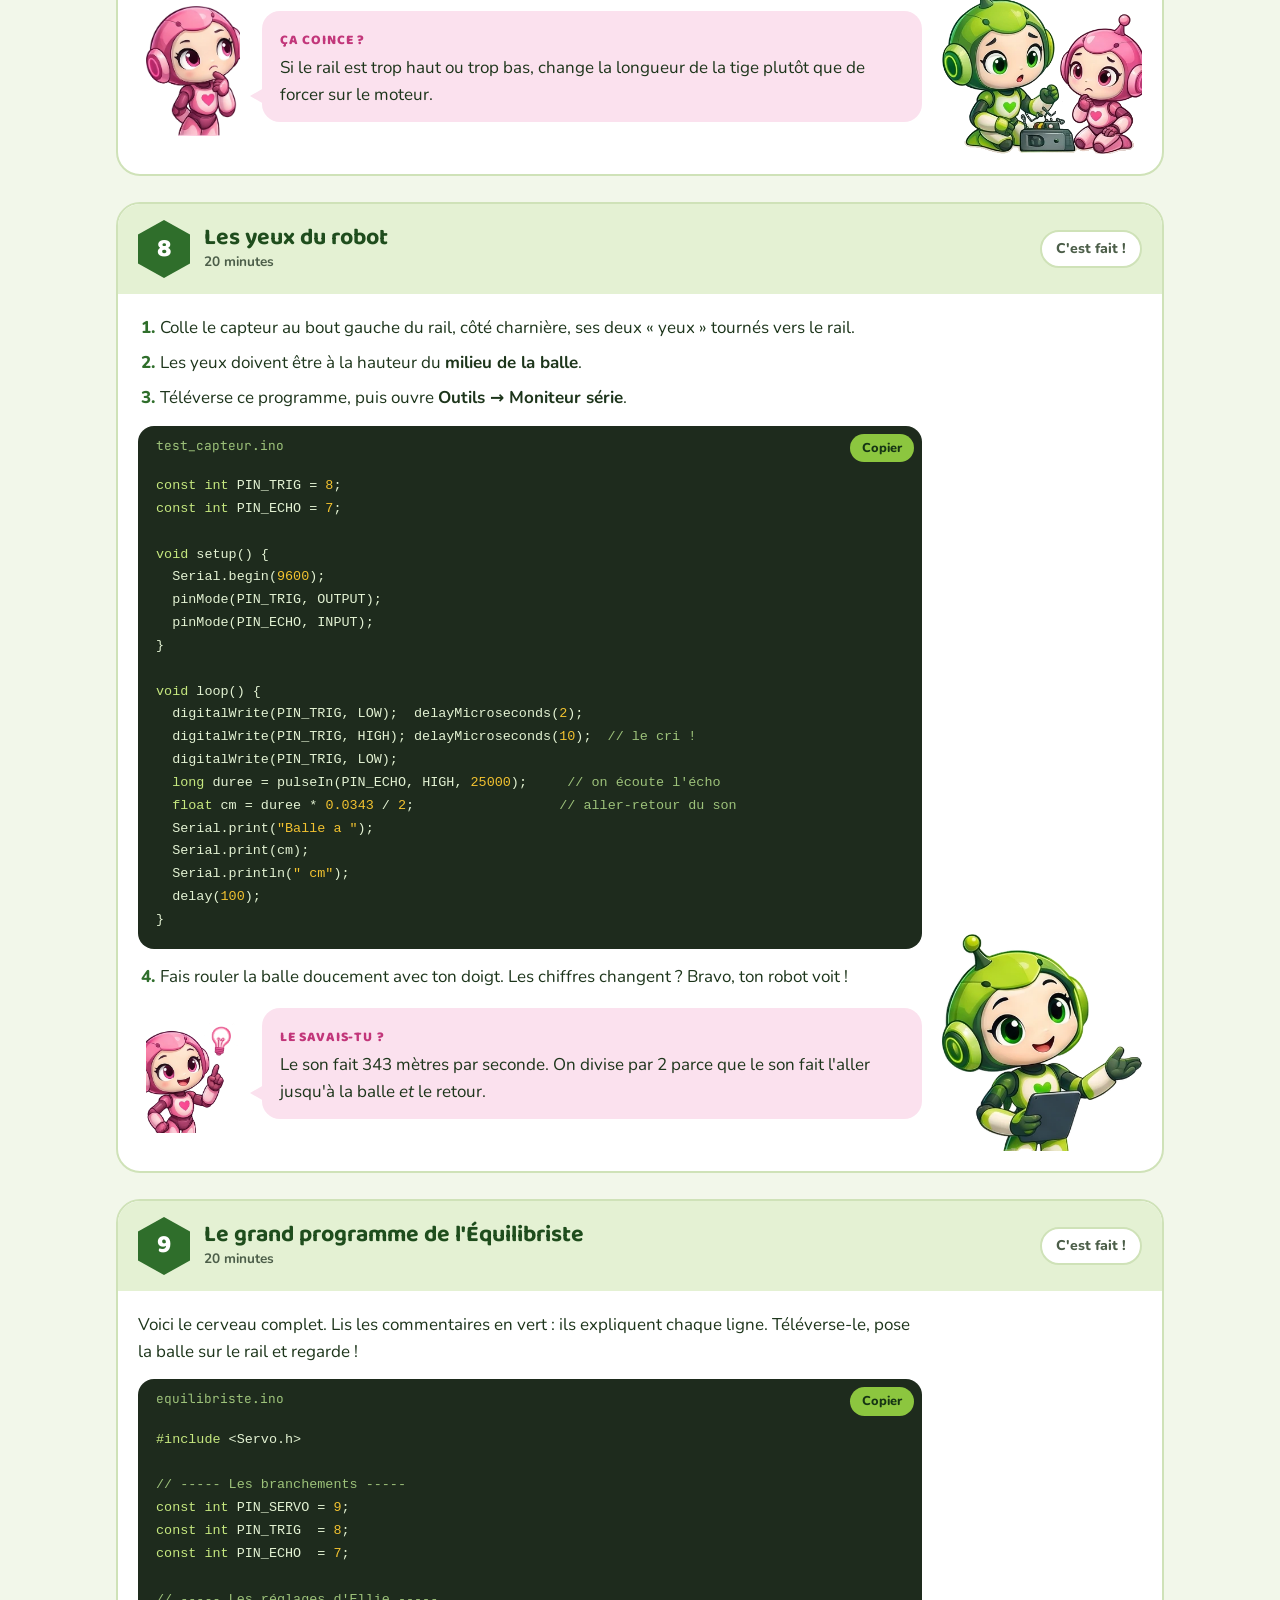
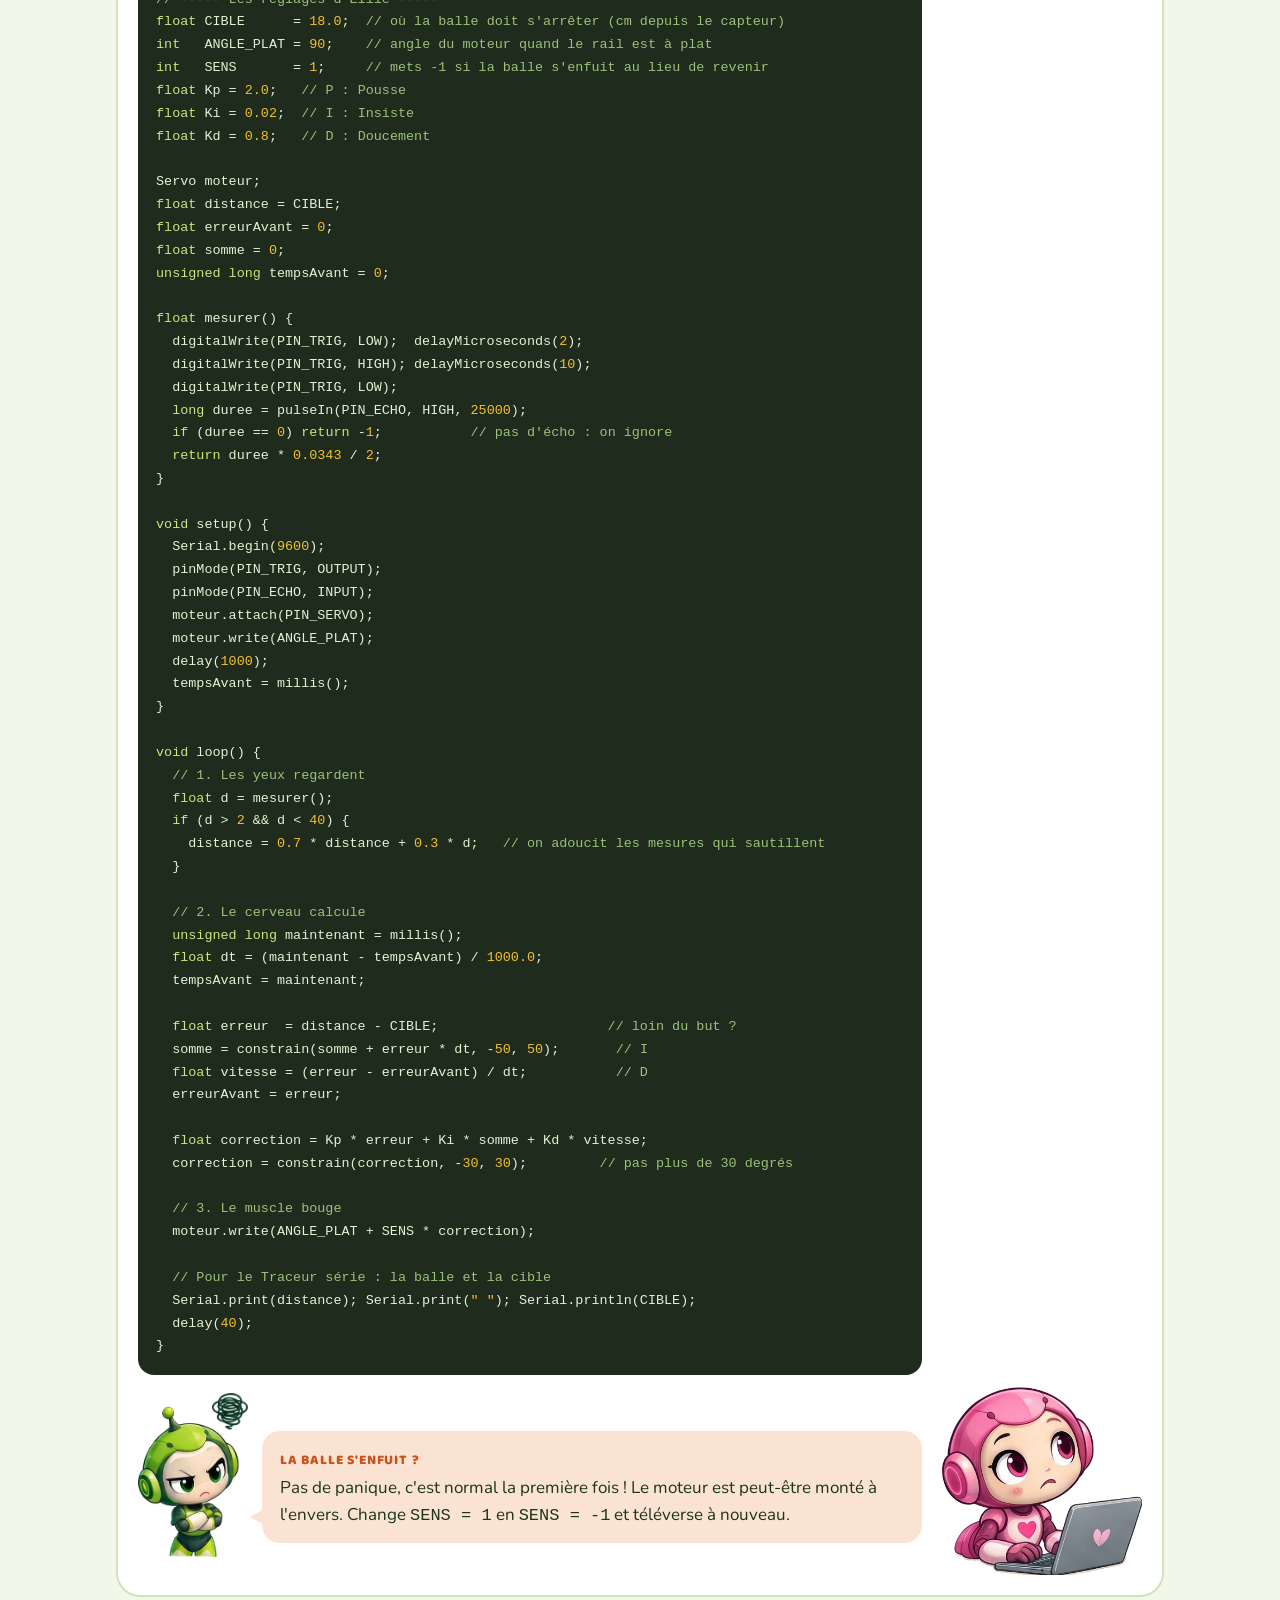
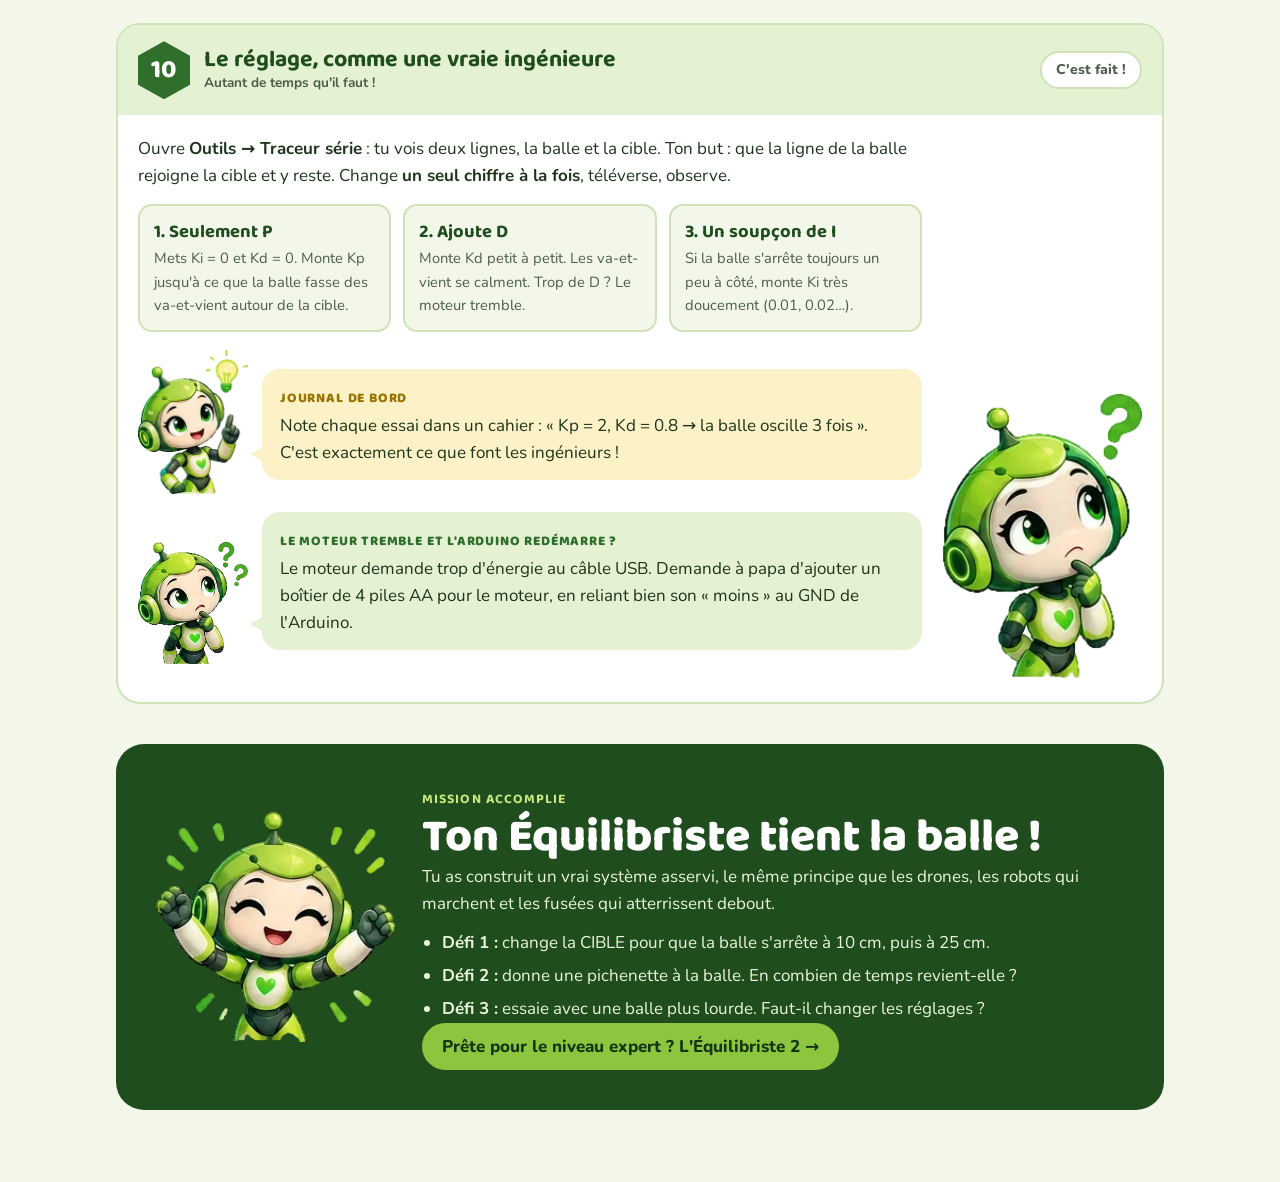
==== commit a8ada2f4: "Force le rechargement de la feuille de style (bulles roses de Livia) Co-Authored-By: Claude Opus 5.5" ====
--- a/index.html
+++ b/index.html
@@ -11,7 +11,7 @@
 <link rel="preconnect" href="https://fonts.googleapis.com">
 <link rel="preconnect" href="https://fonts.gstatic.com" crossorigin>
 <link rel="stylesheet" href="https://fonts.googleapis.com/css2?family=Baloo+2:wght@500;700;800&family=Nunito:wght@400;600;700;800&family=JetBrains+Mono:wght@400;600&display=swap">
-<link rel="stylesheet" href="assets/atelier.css?v=5">
+<link rel="stylesheet" href="assets/atelier.css?v=6">
 
 </head>
 <body>
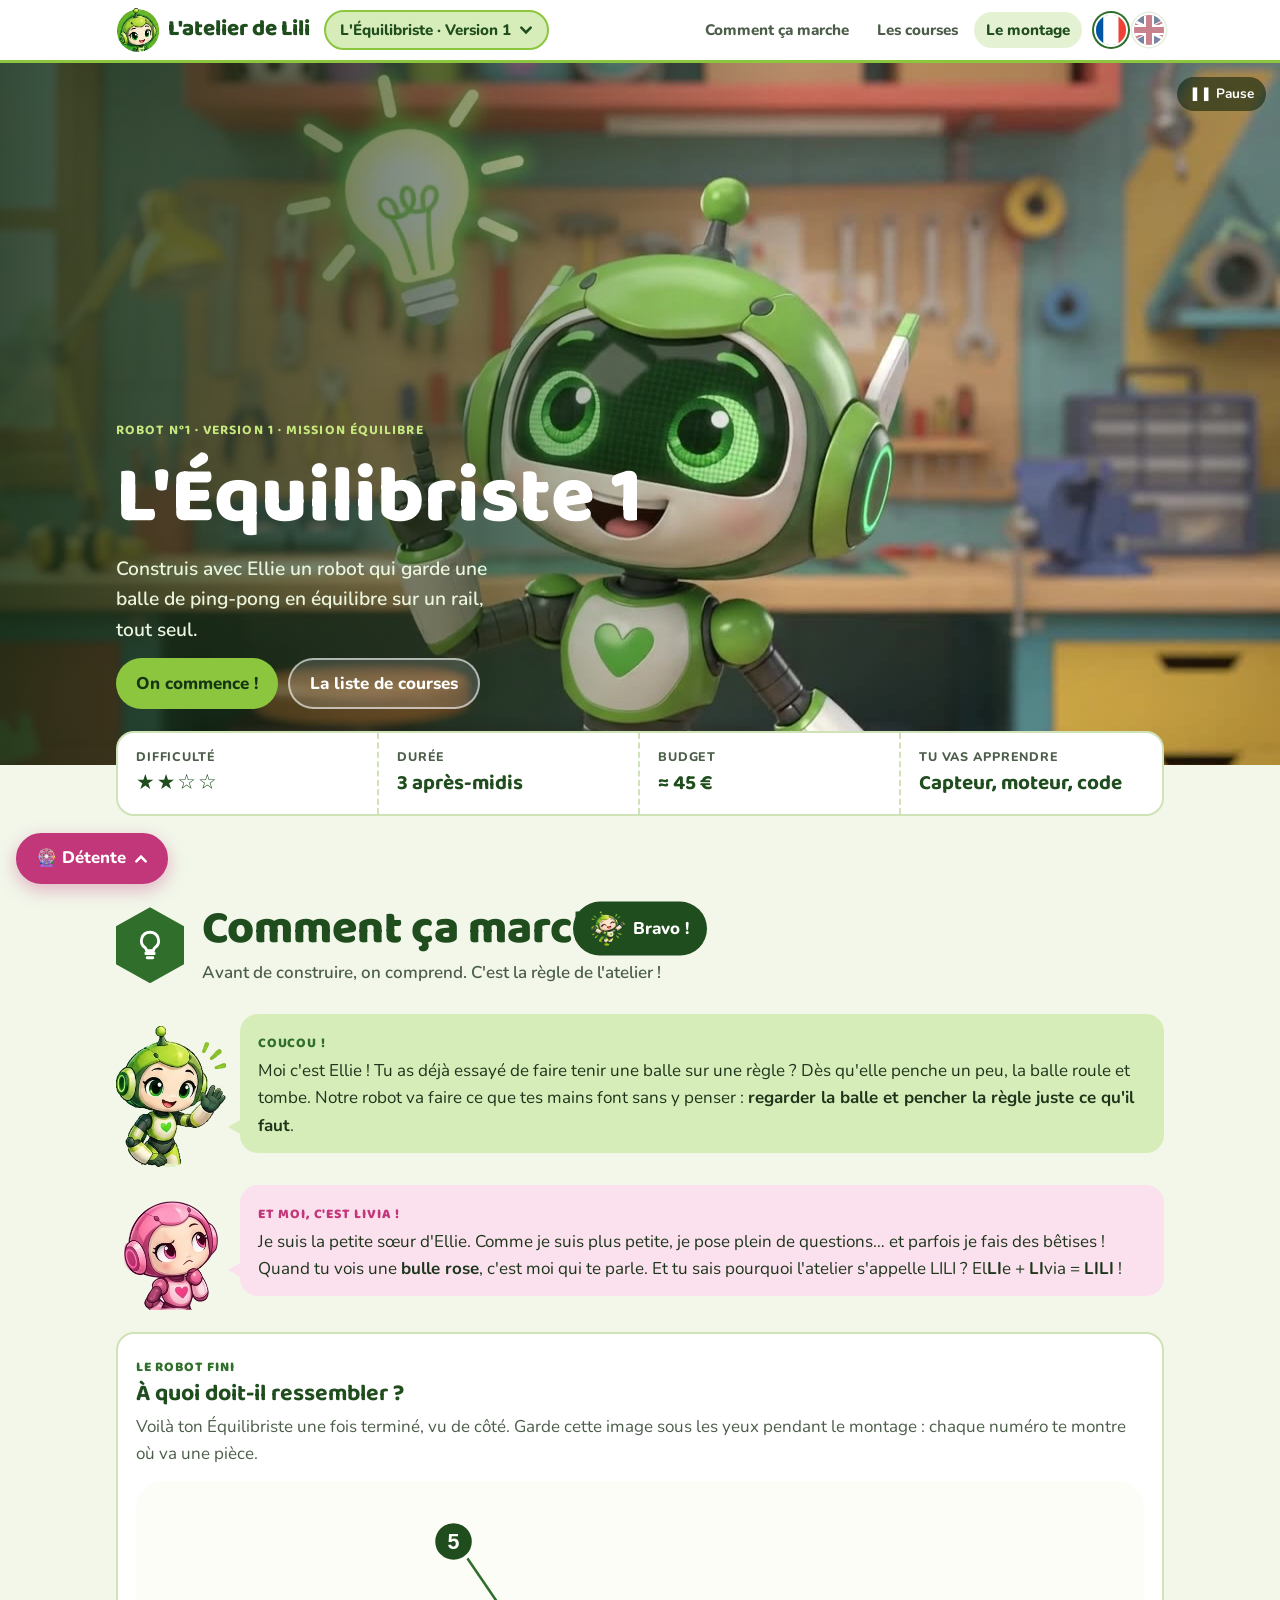
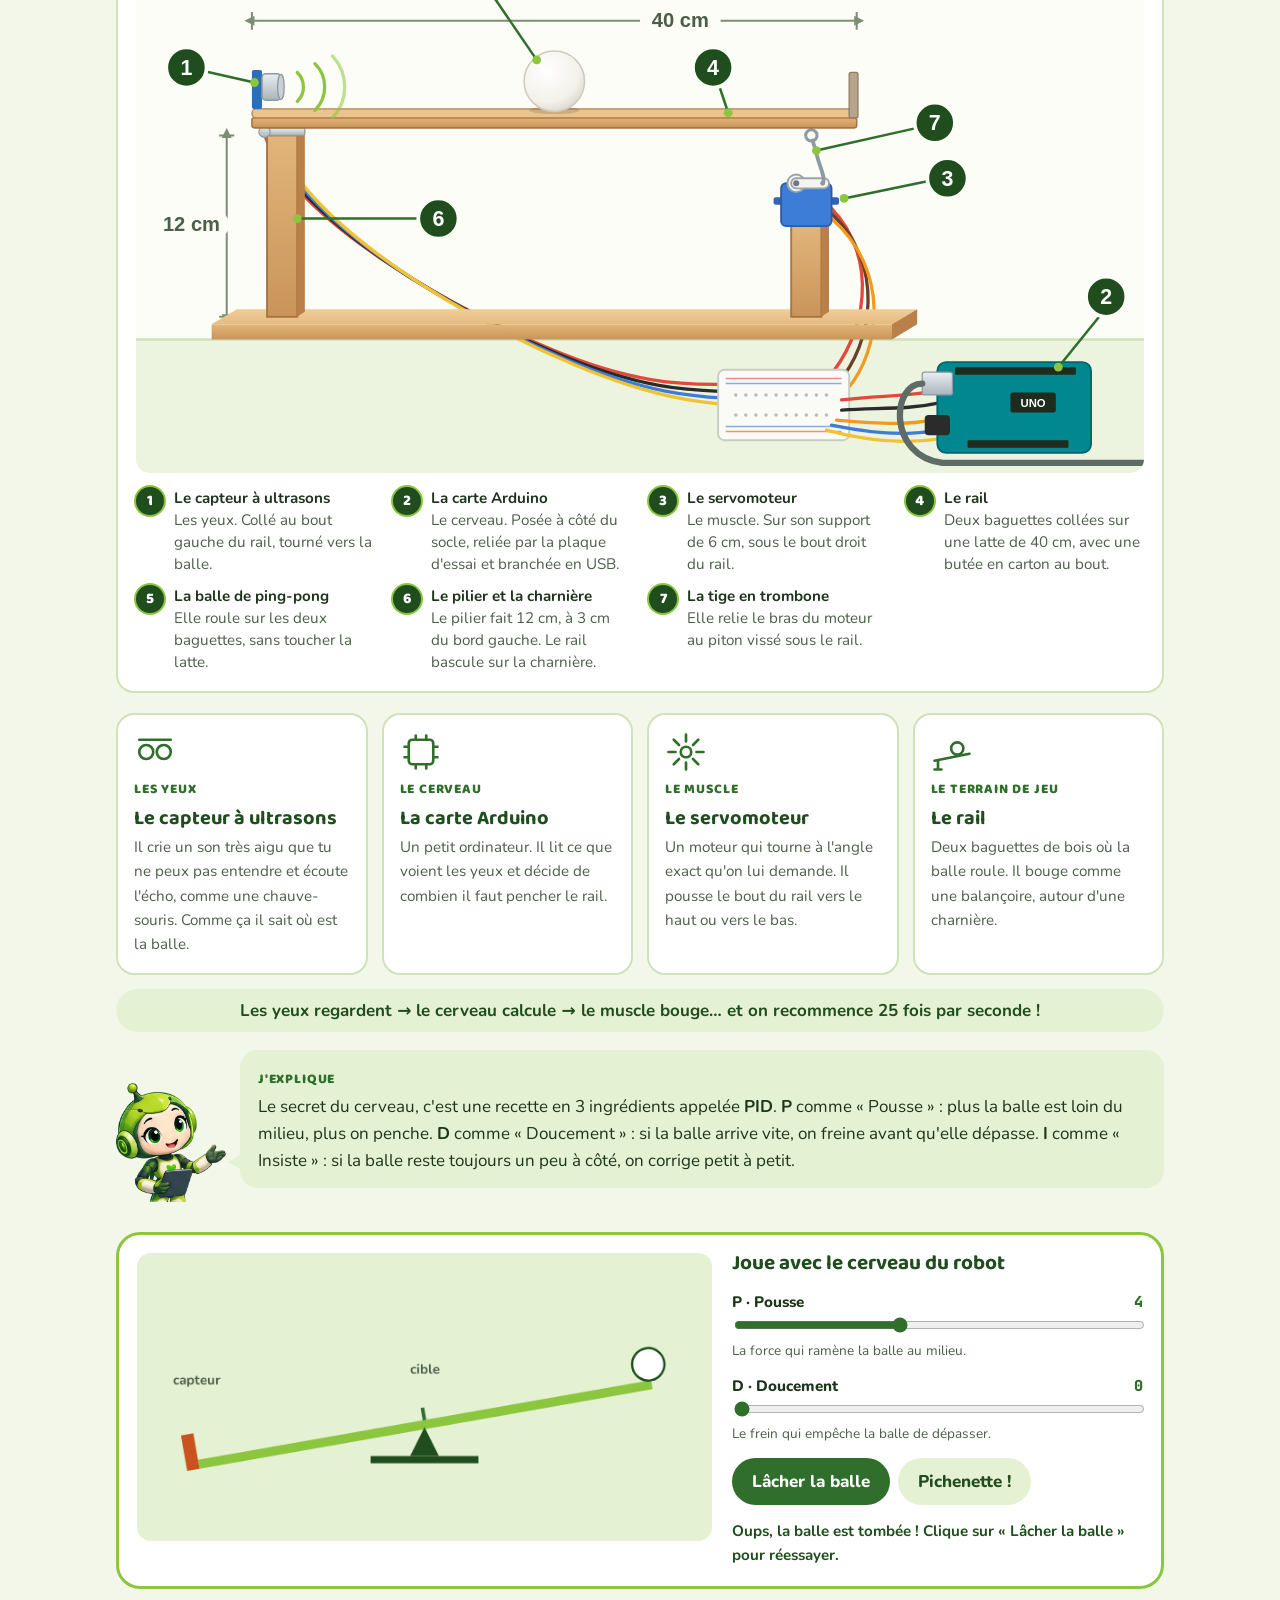
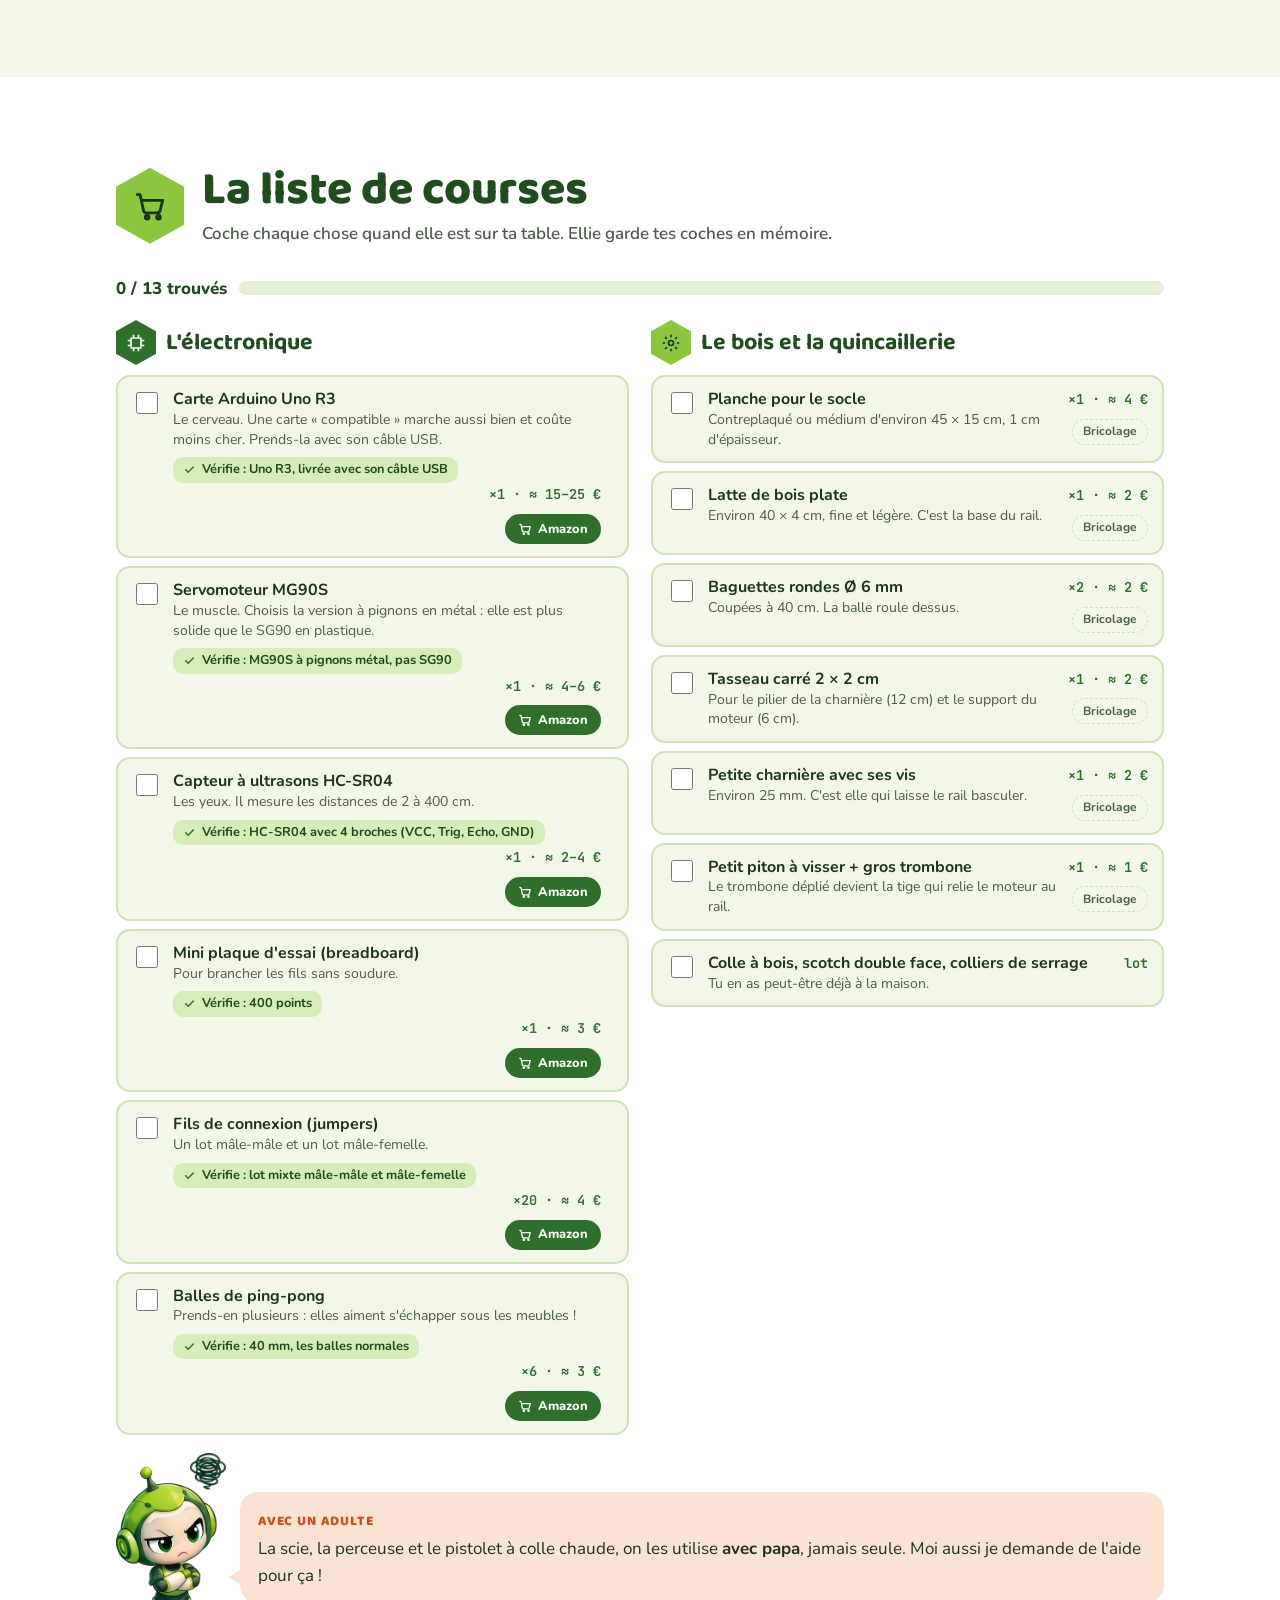
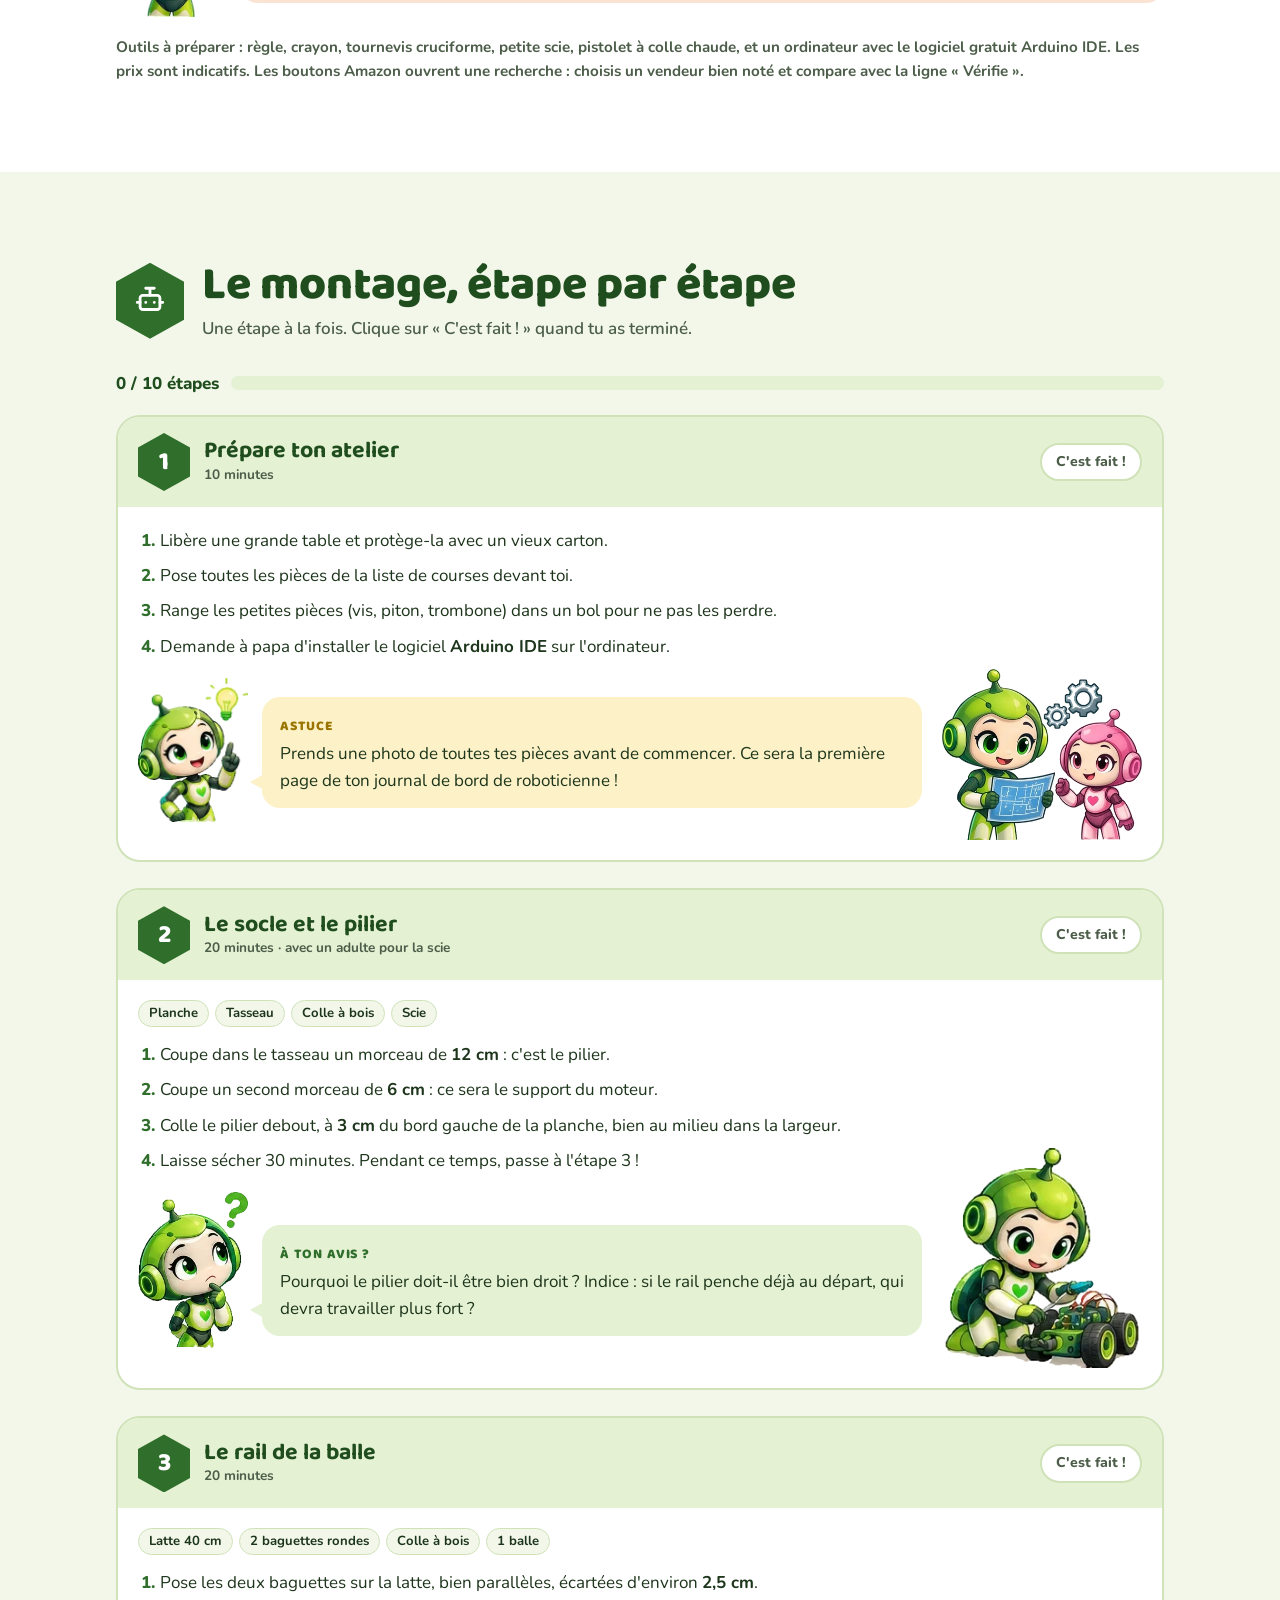
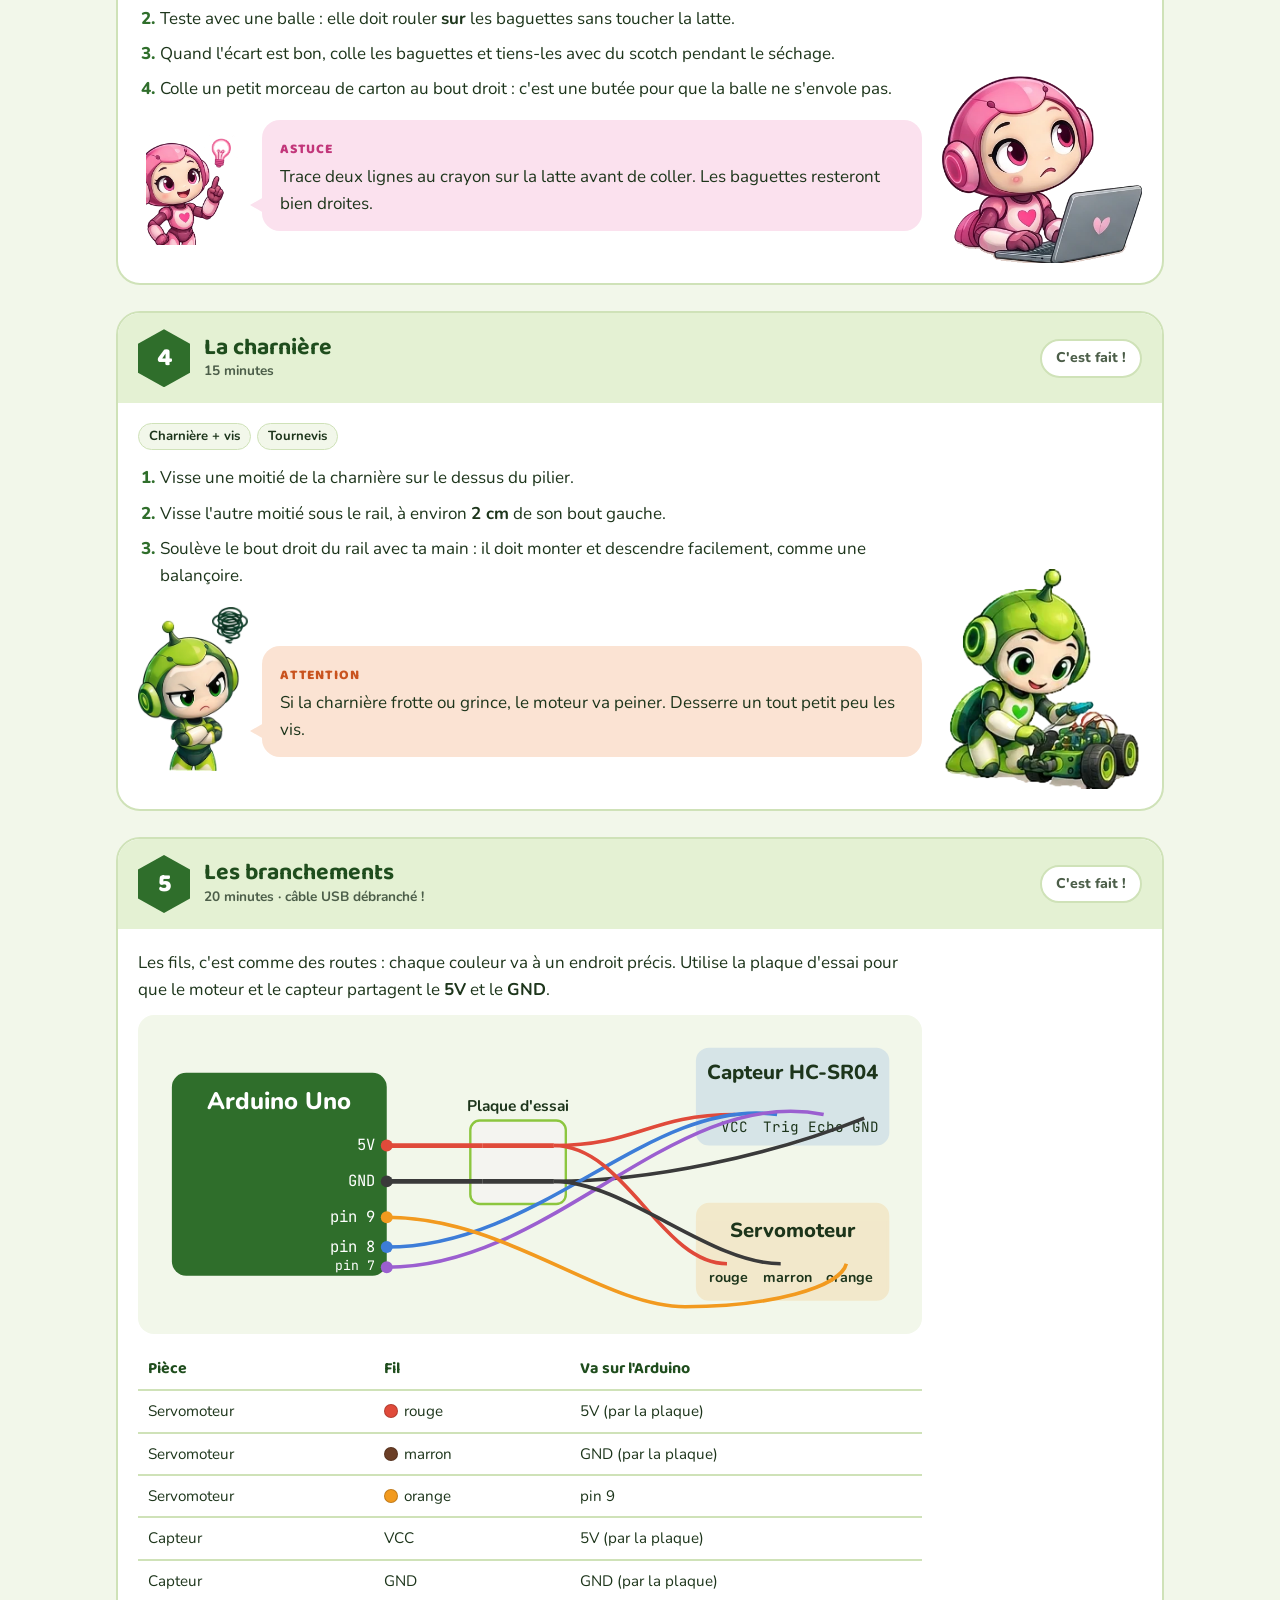
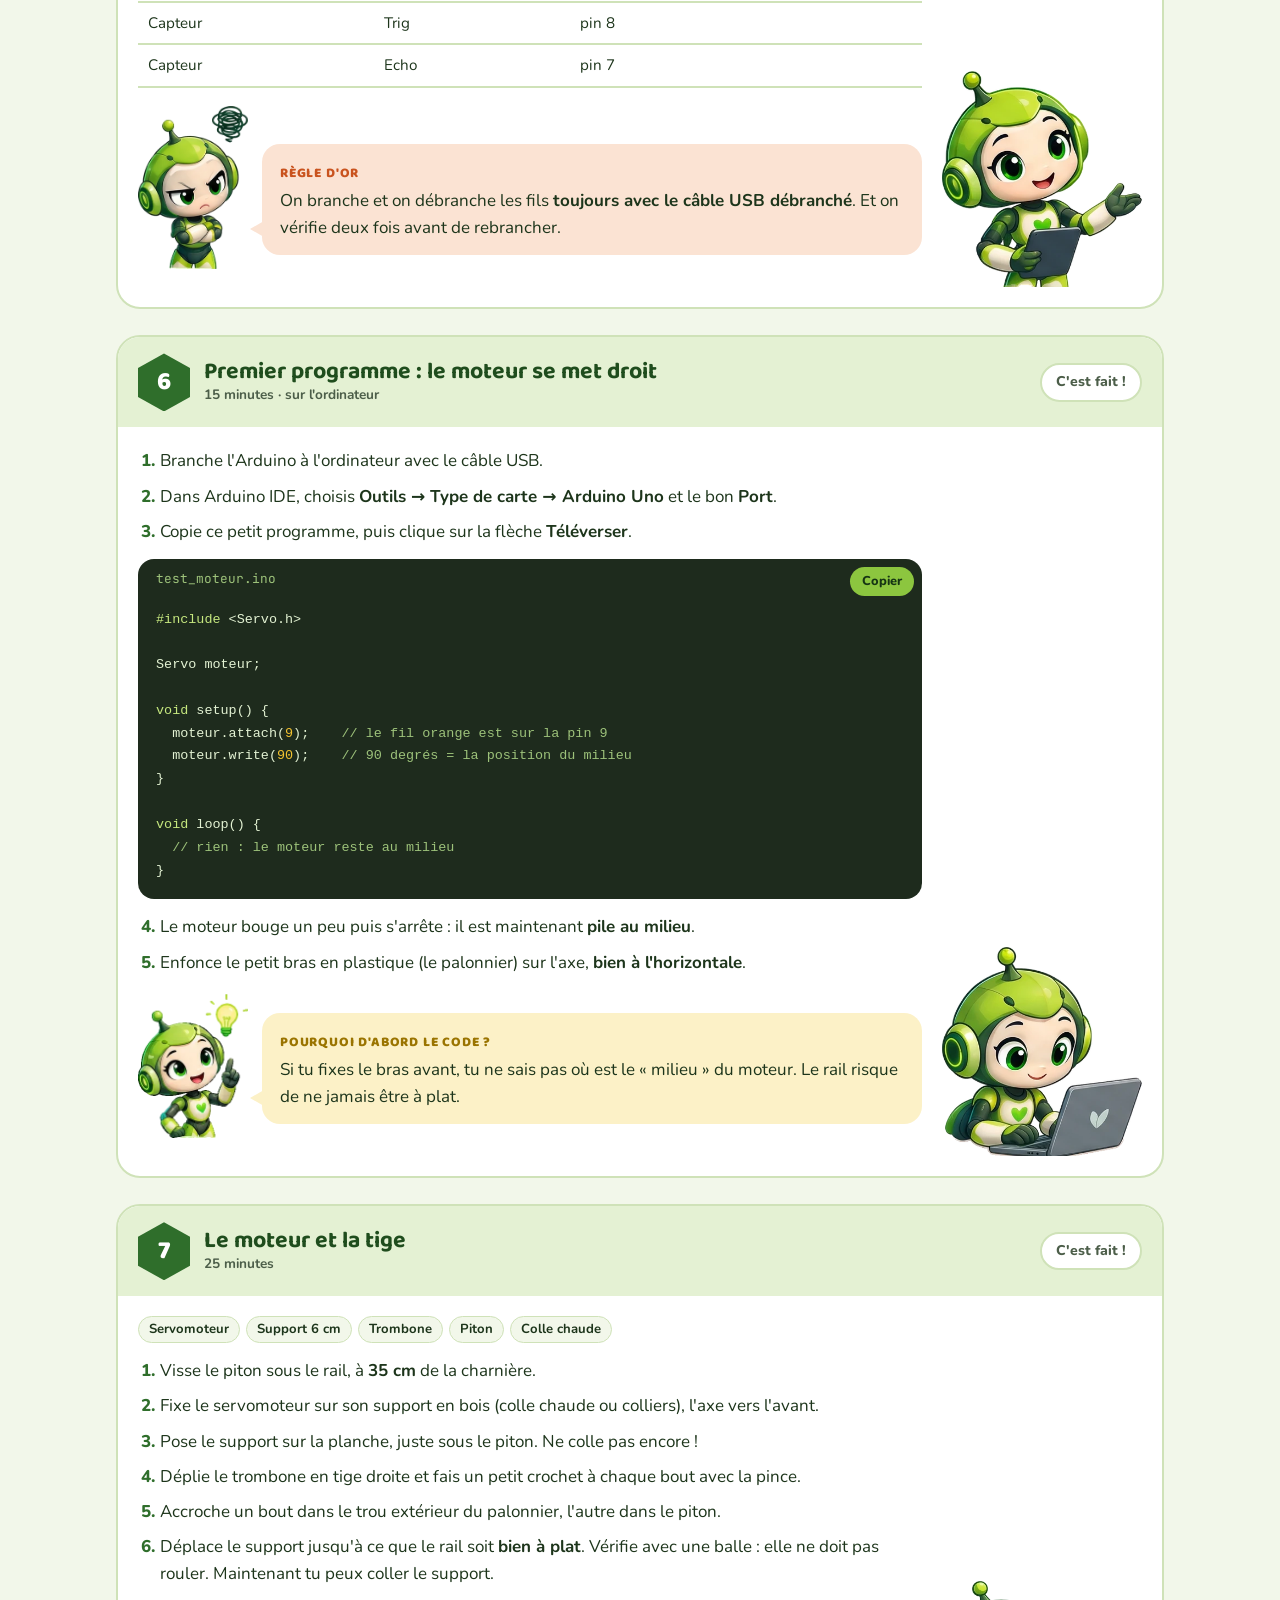
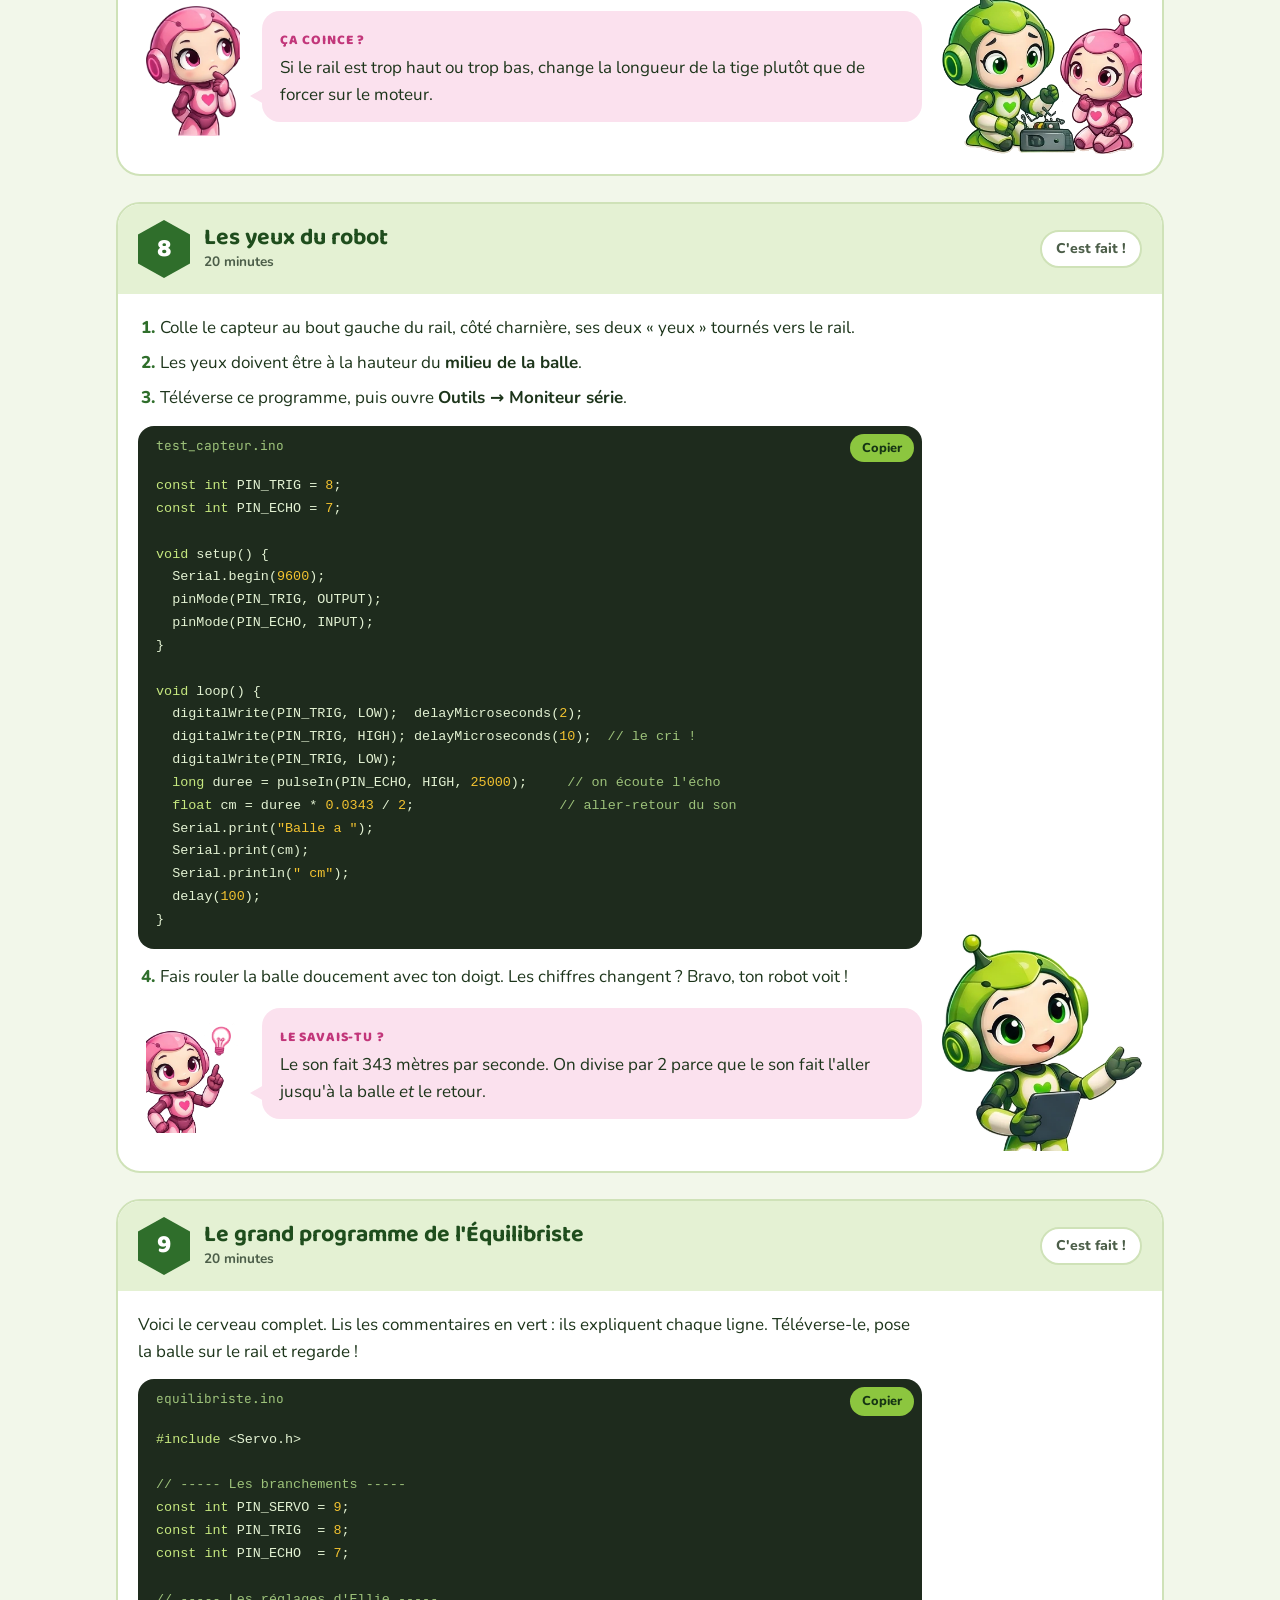
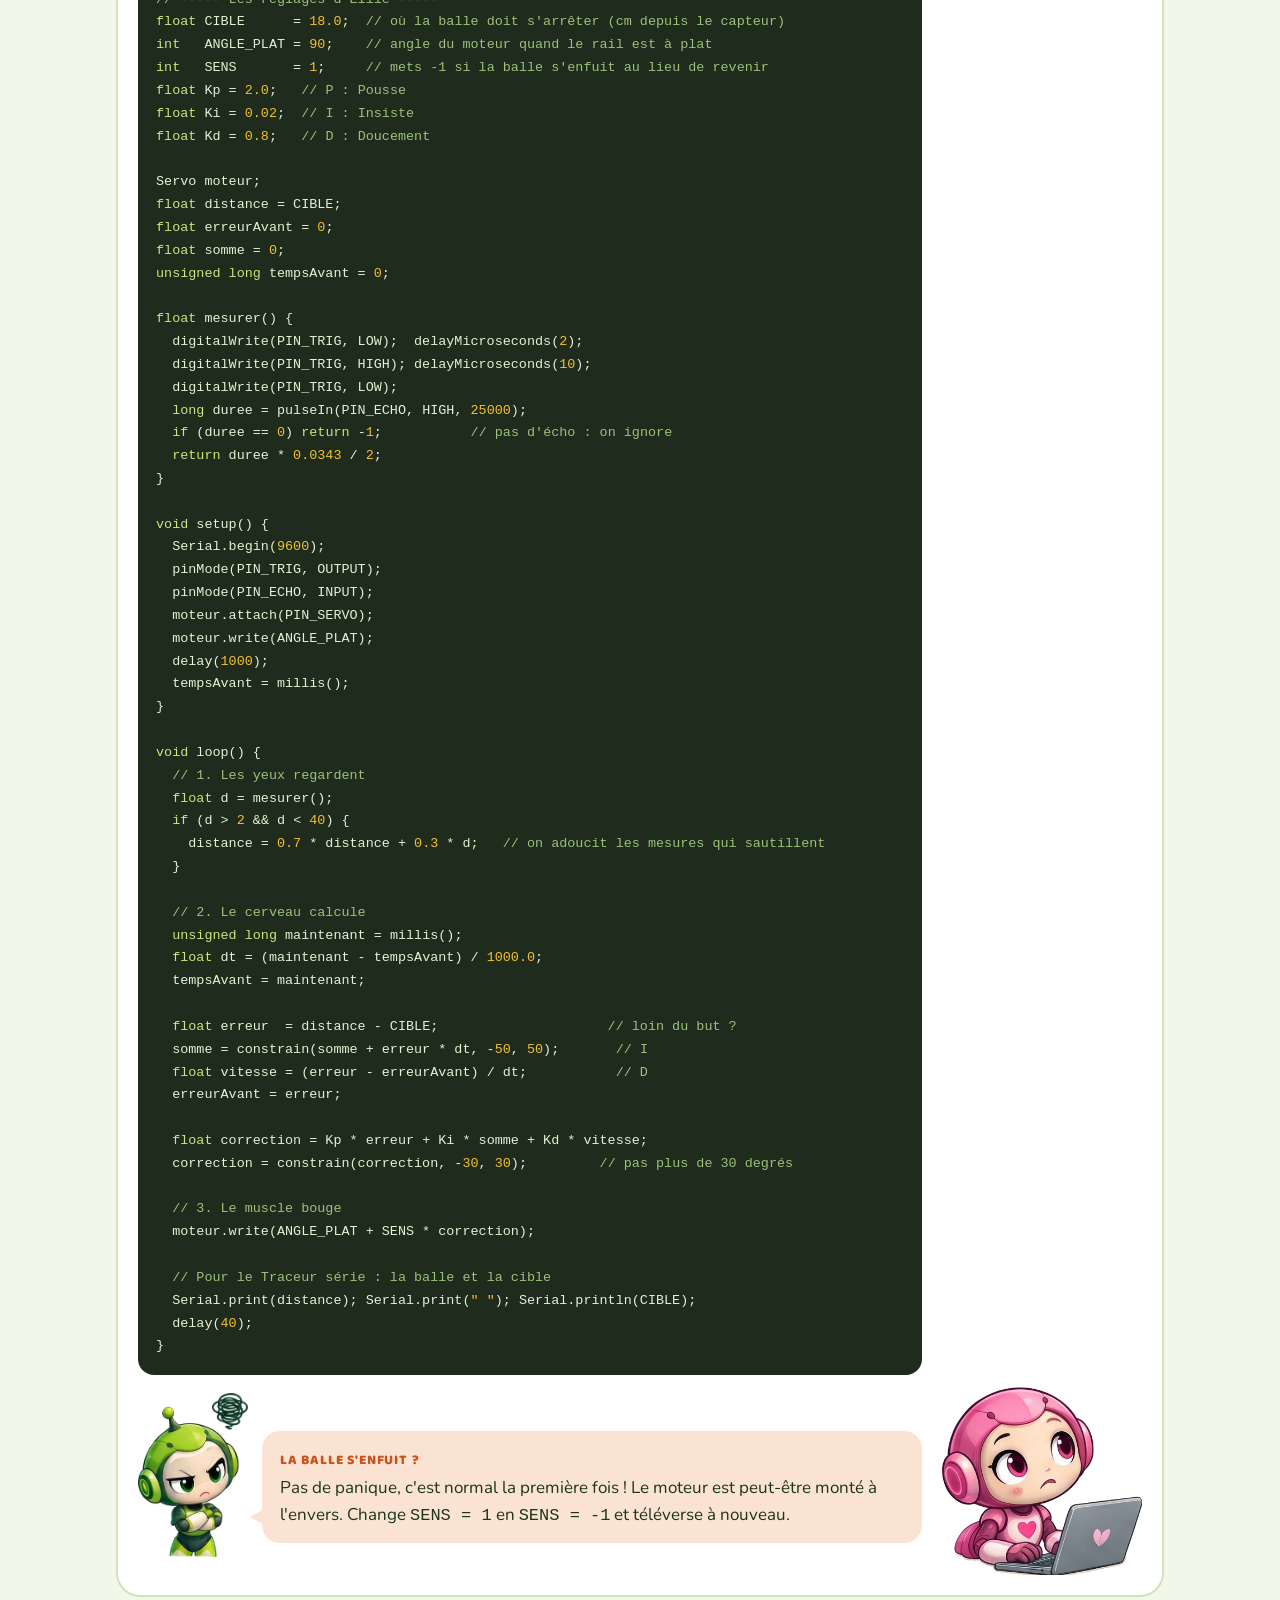
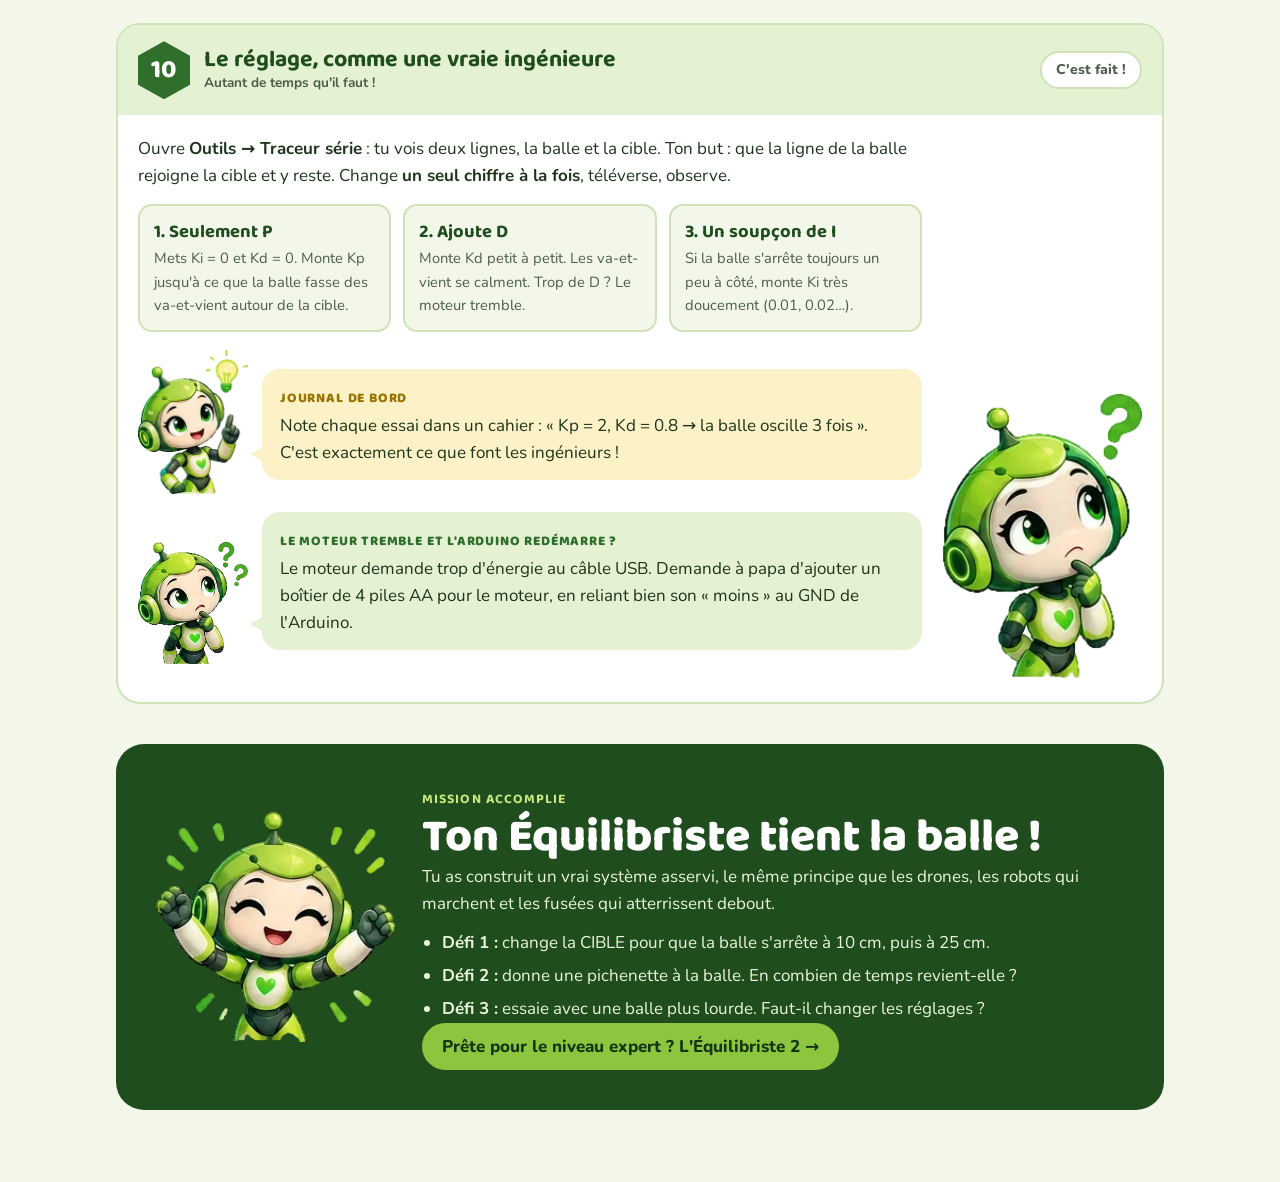
==== commit 799b981b: "Menu Détente et Lili Parc installable sur téléphone - Bouton « Détente » (flottant, toutes les pages" ====
--- a/index.html
+++ b/index.html
@@ -623,6 +623,6 @@
 </script>
 
 <script src="assets/banner.js?v=2"></script>
-<script src="assets/menu.js?v=2"></script>
+<script src="assets/menu.js?v=3"></script>
 </body>
 </html>
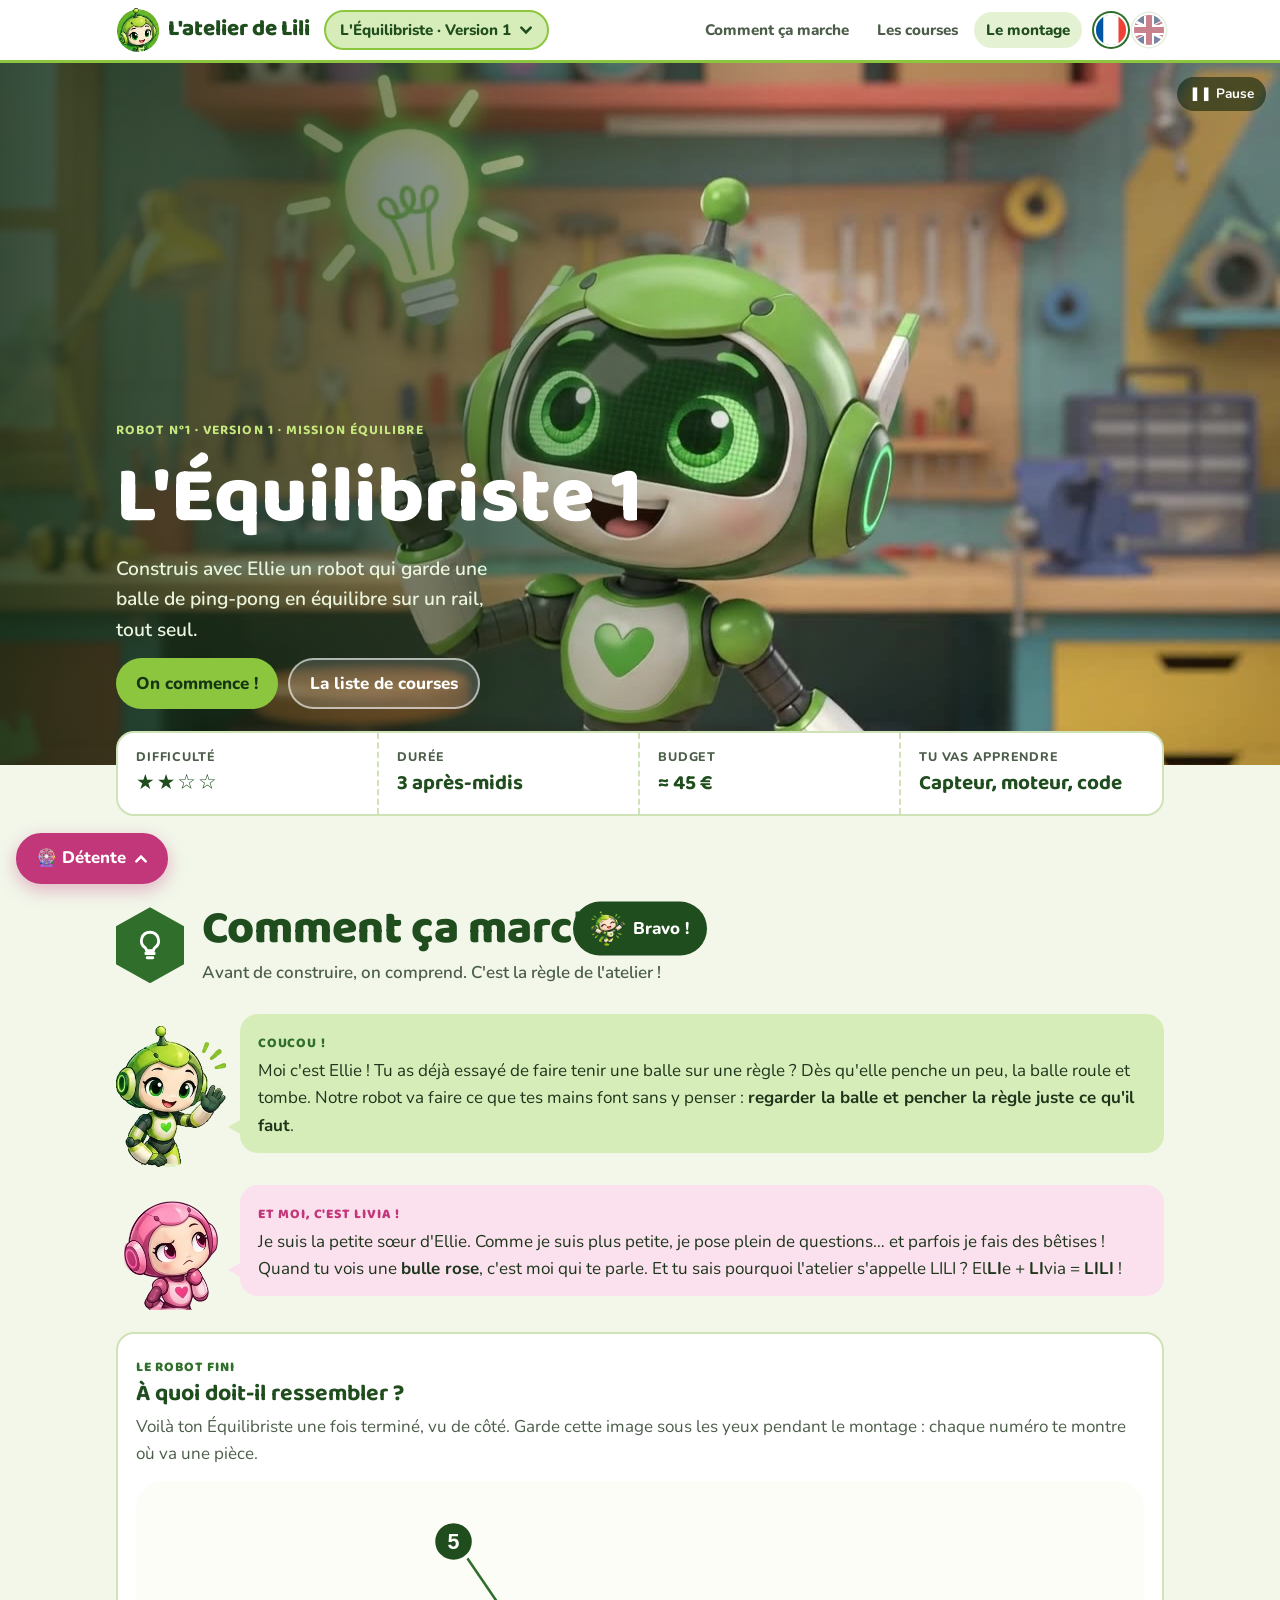
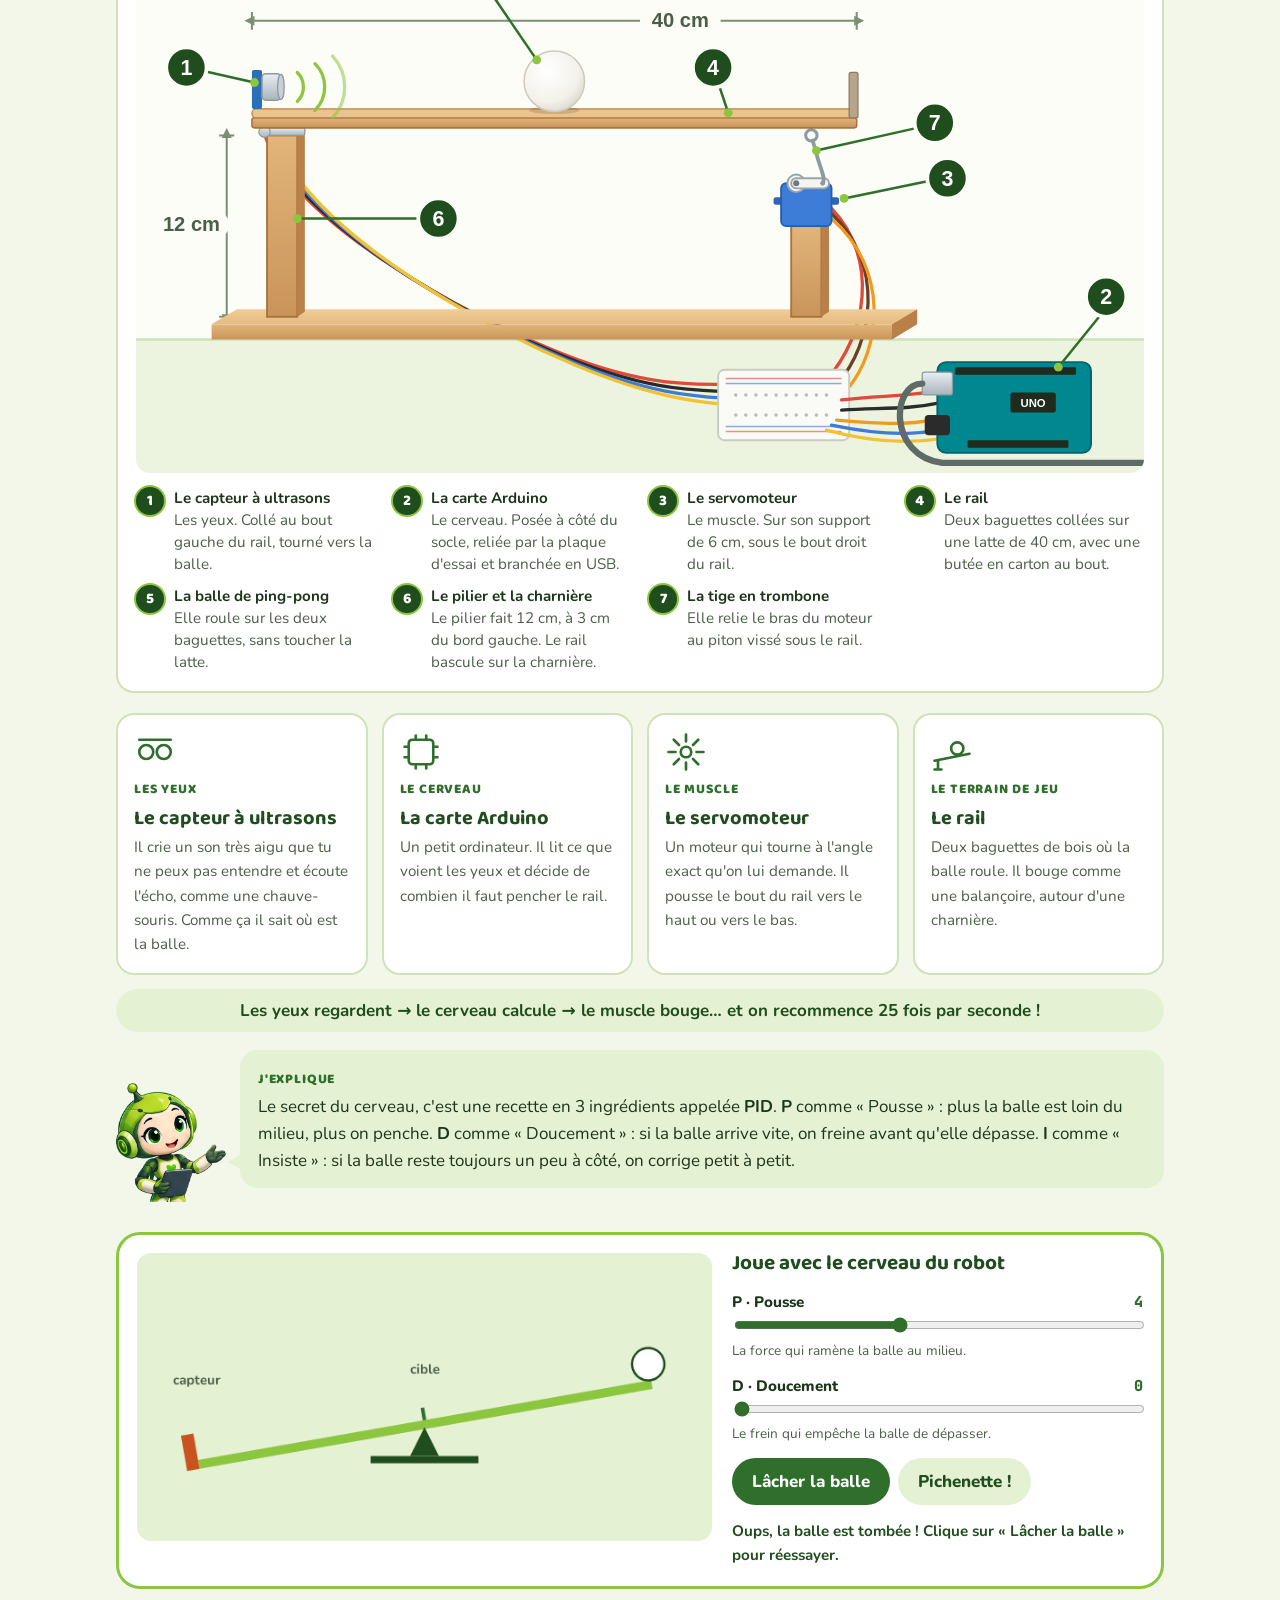
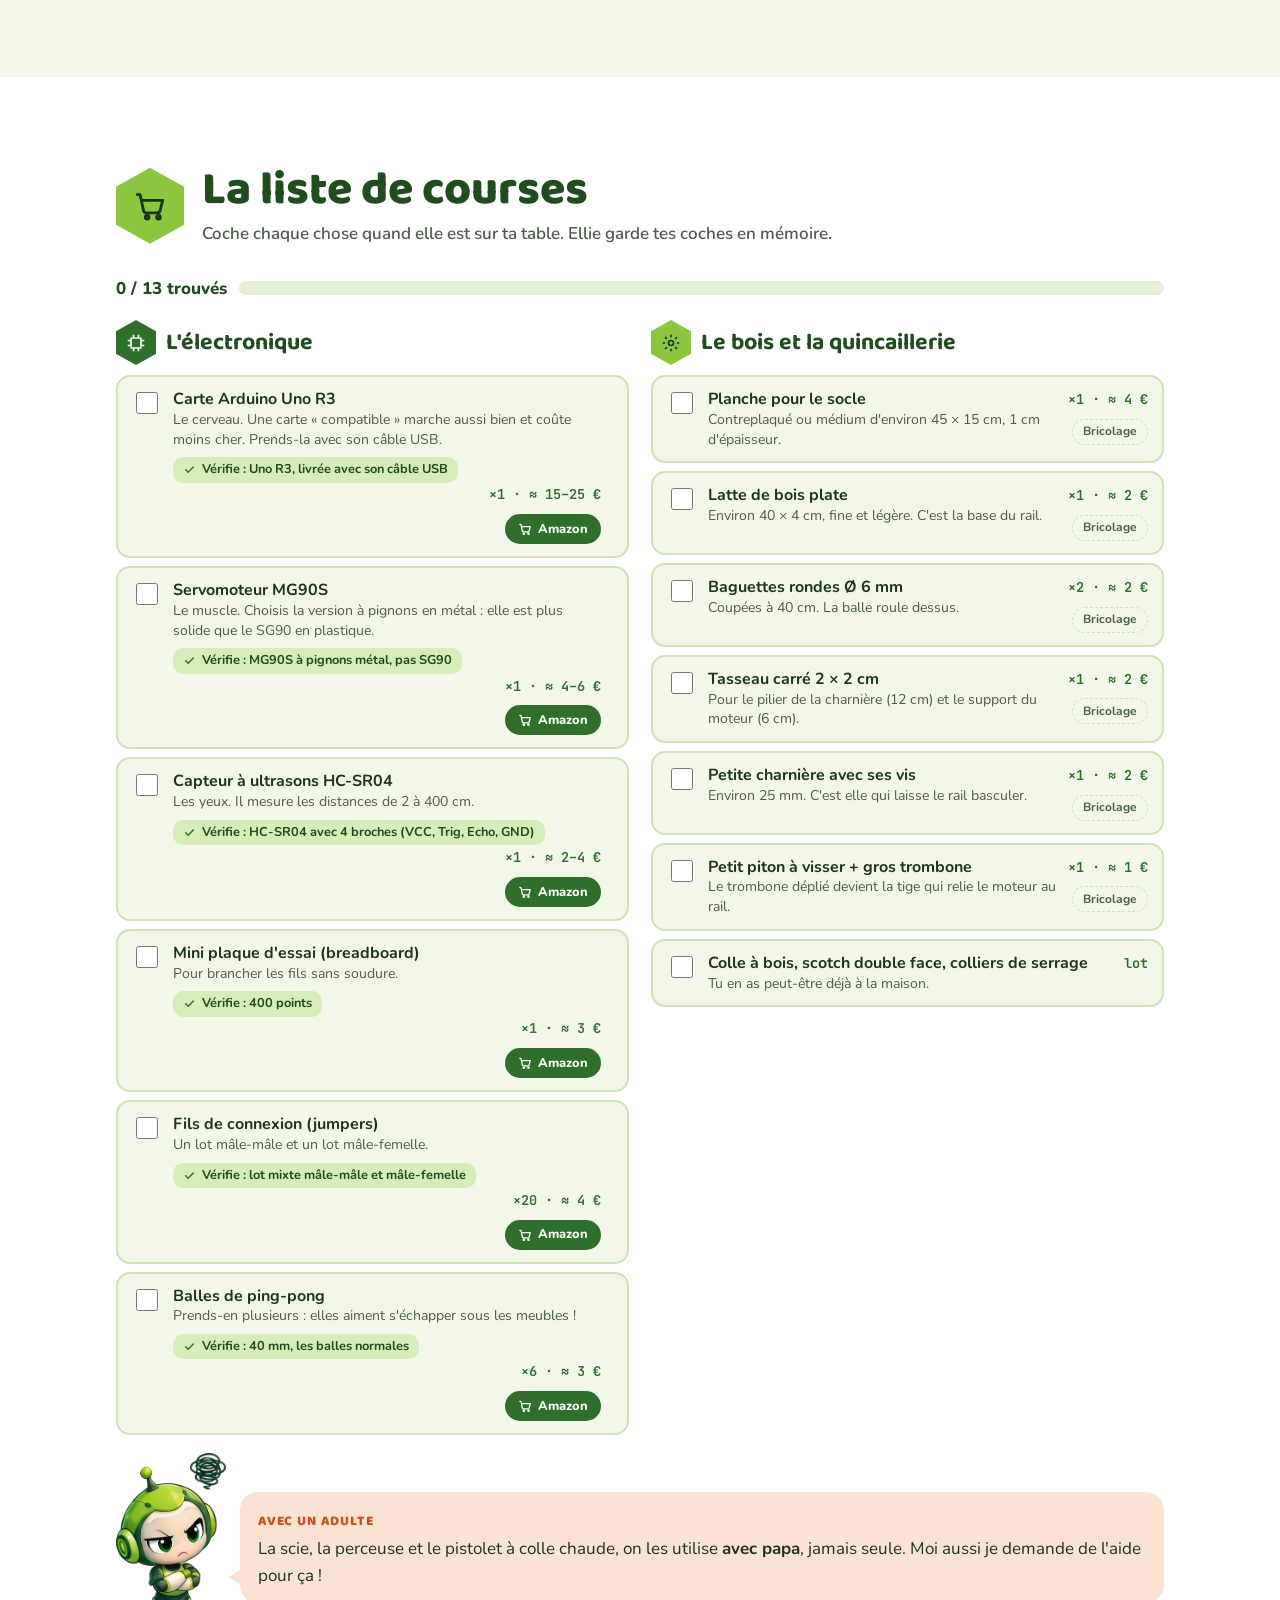
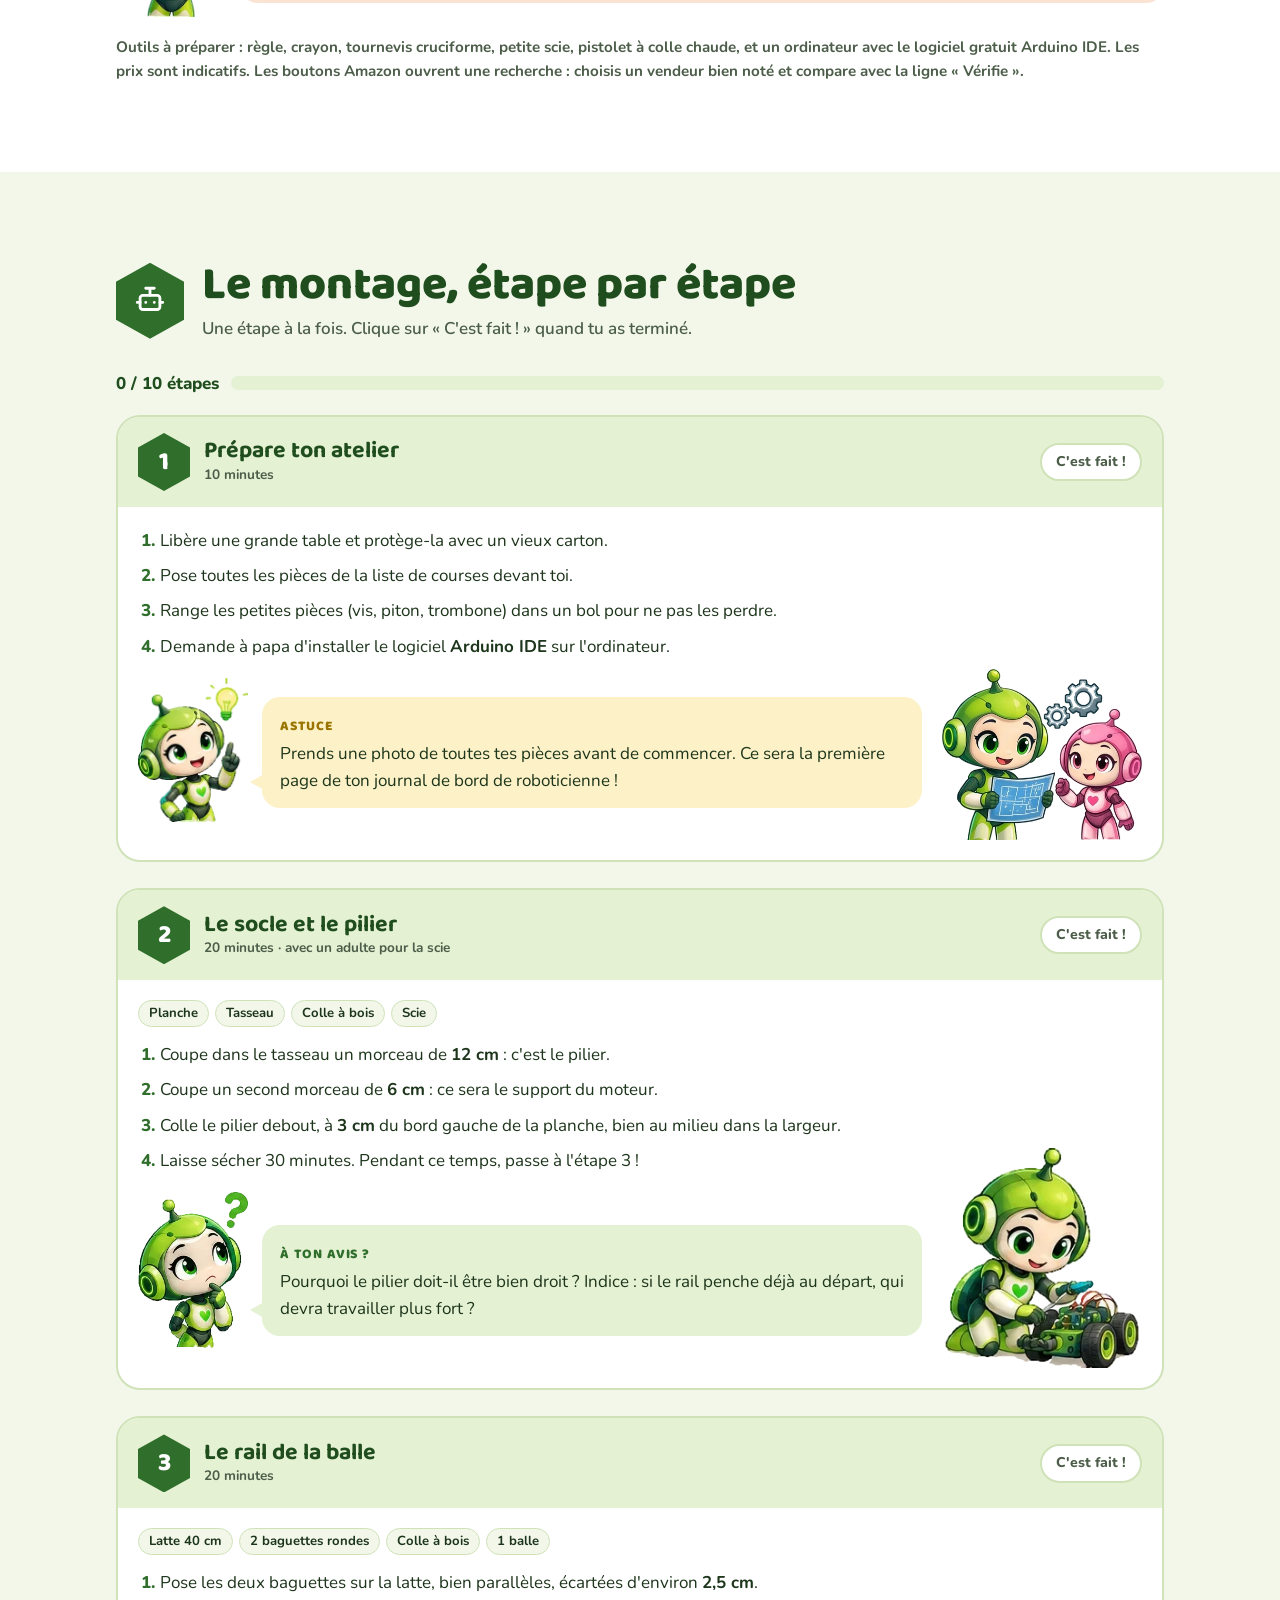
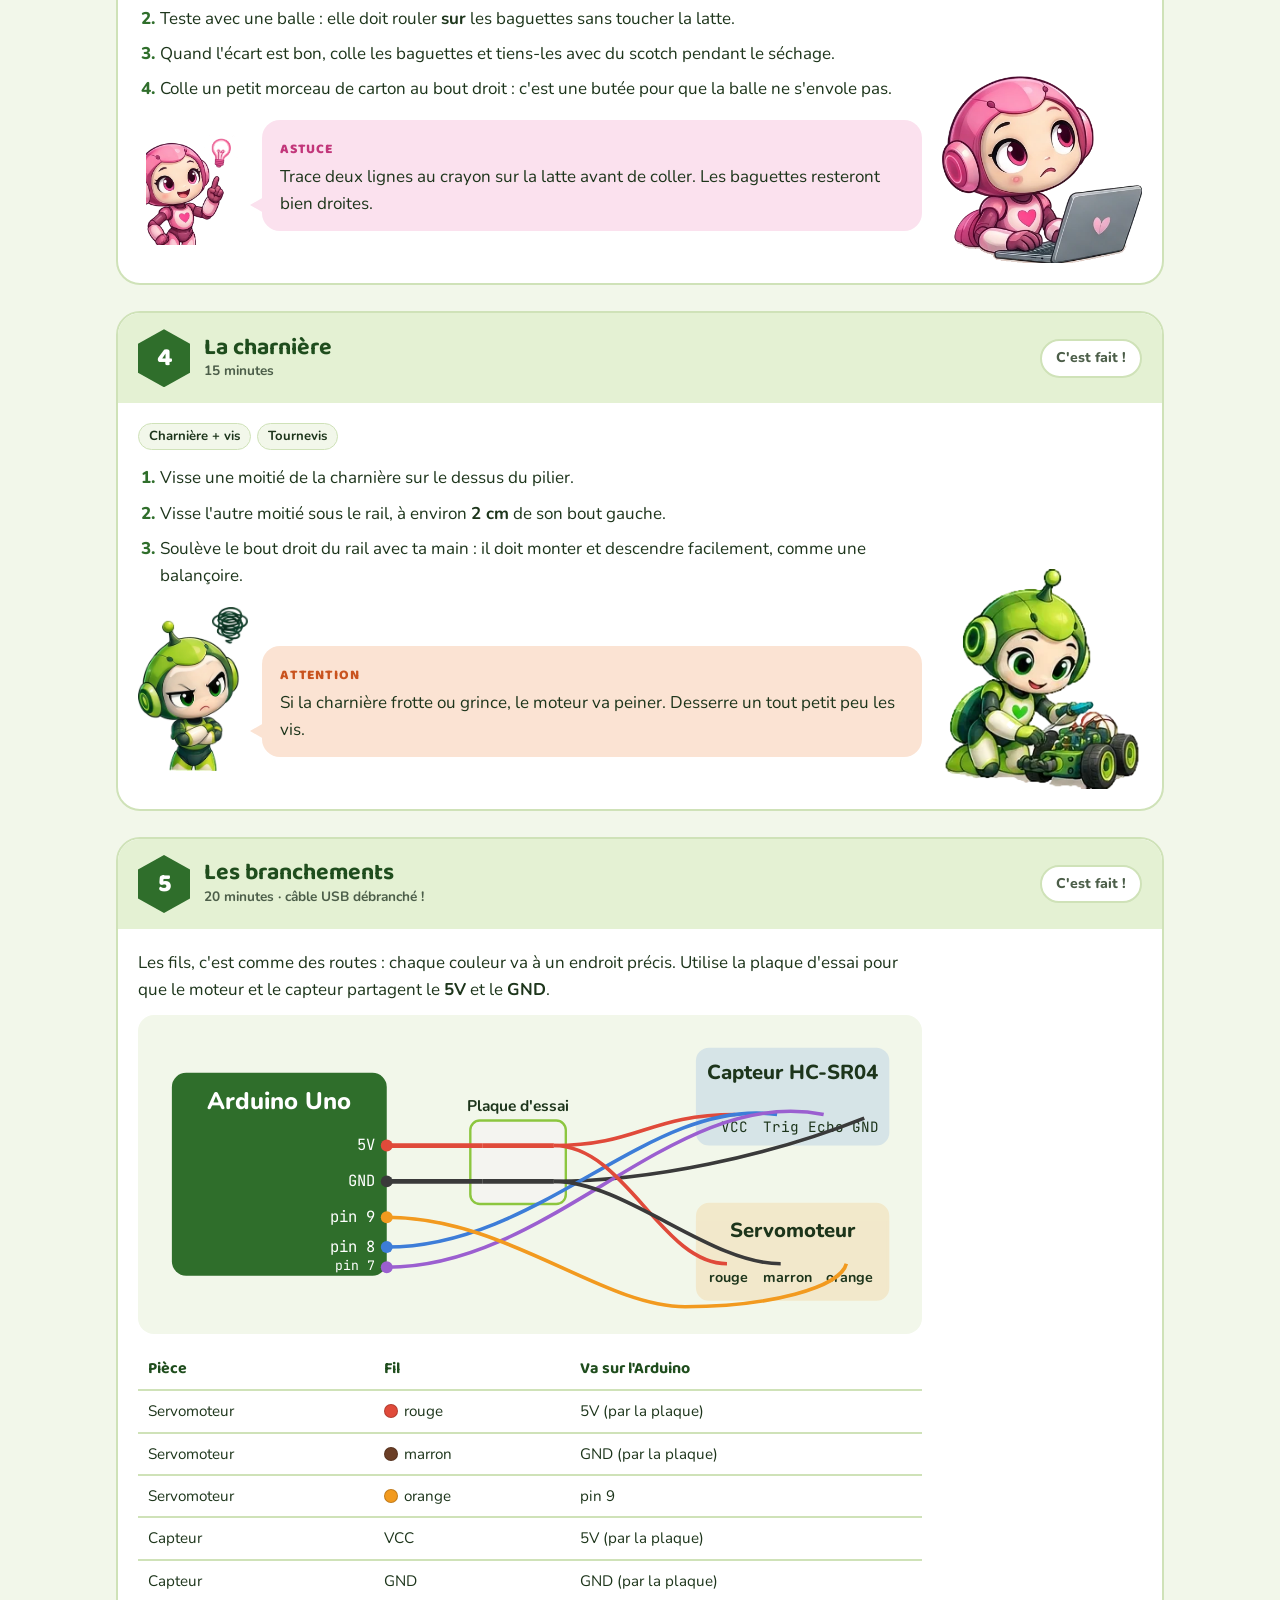
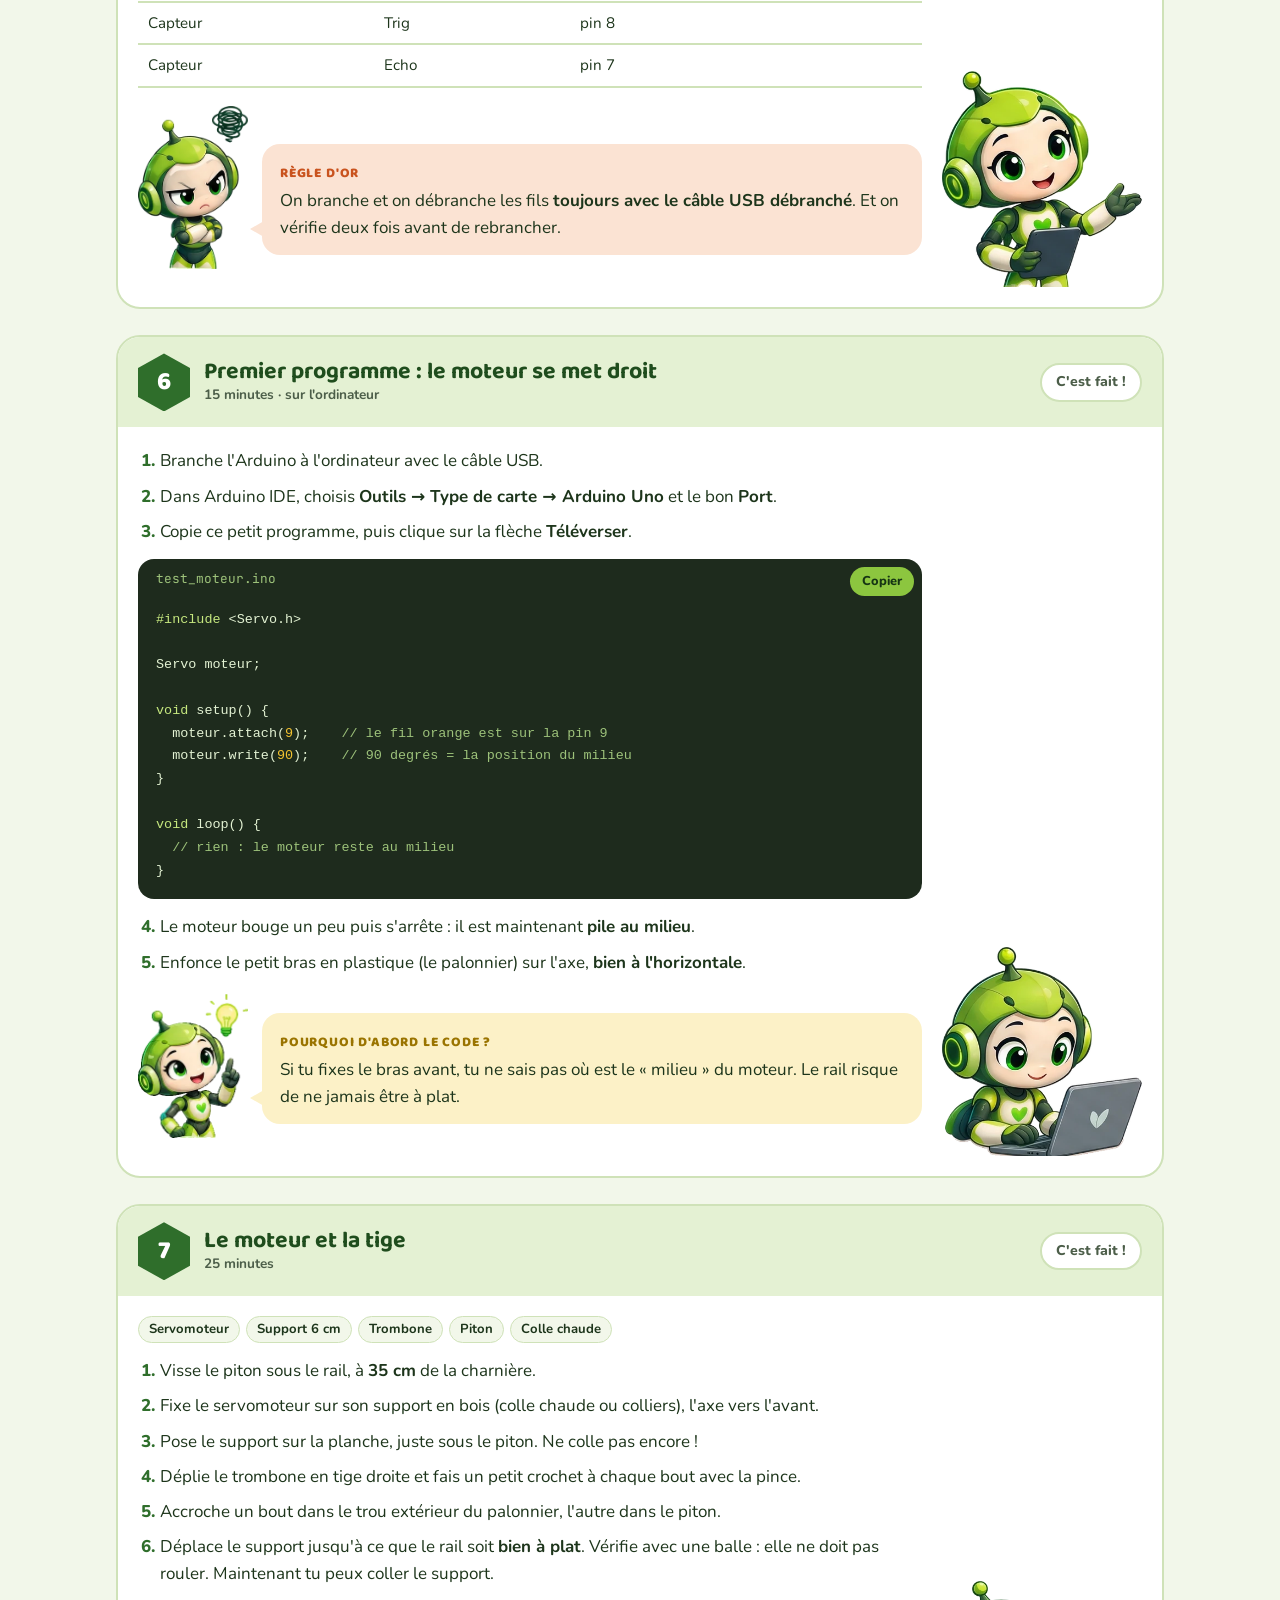
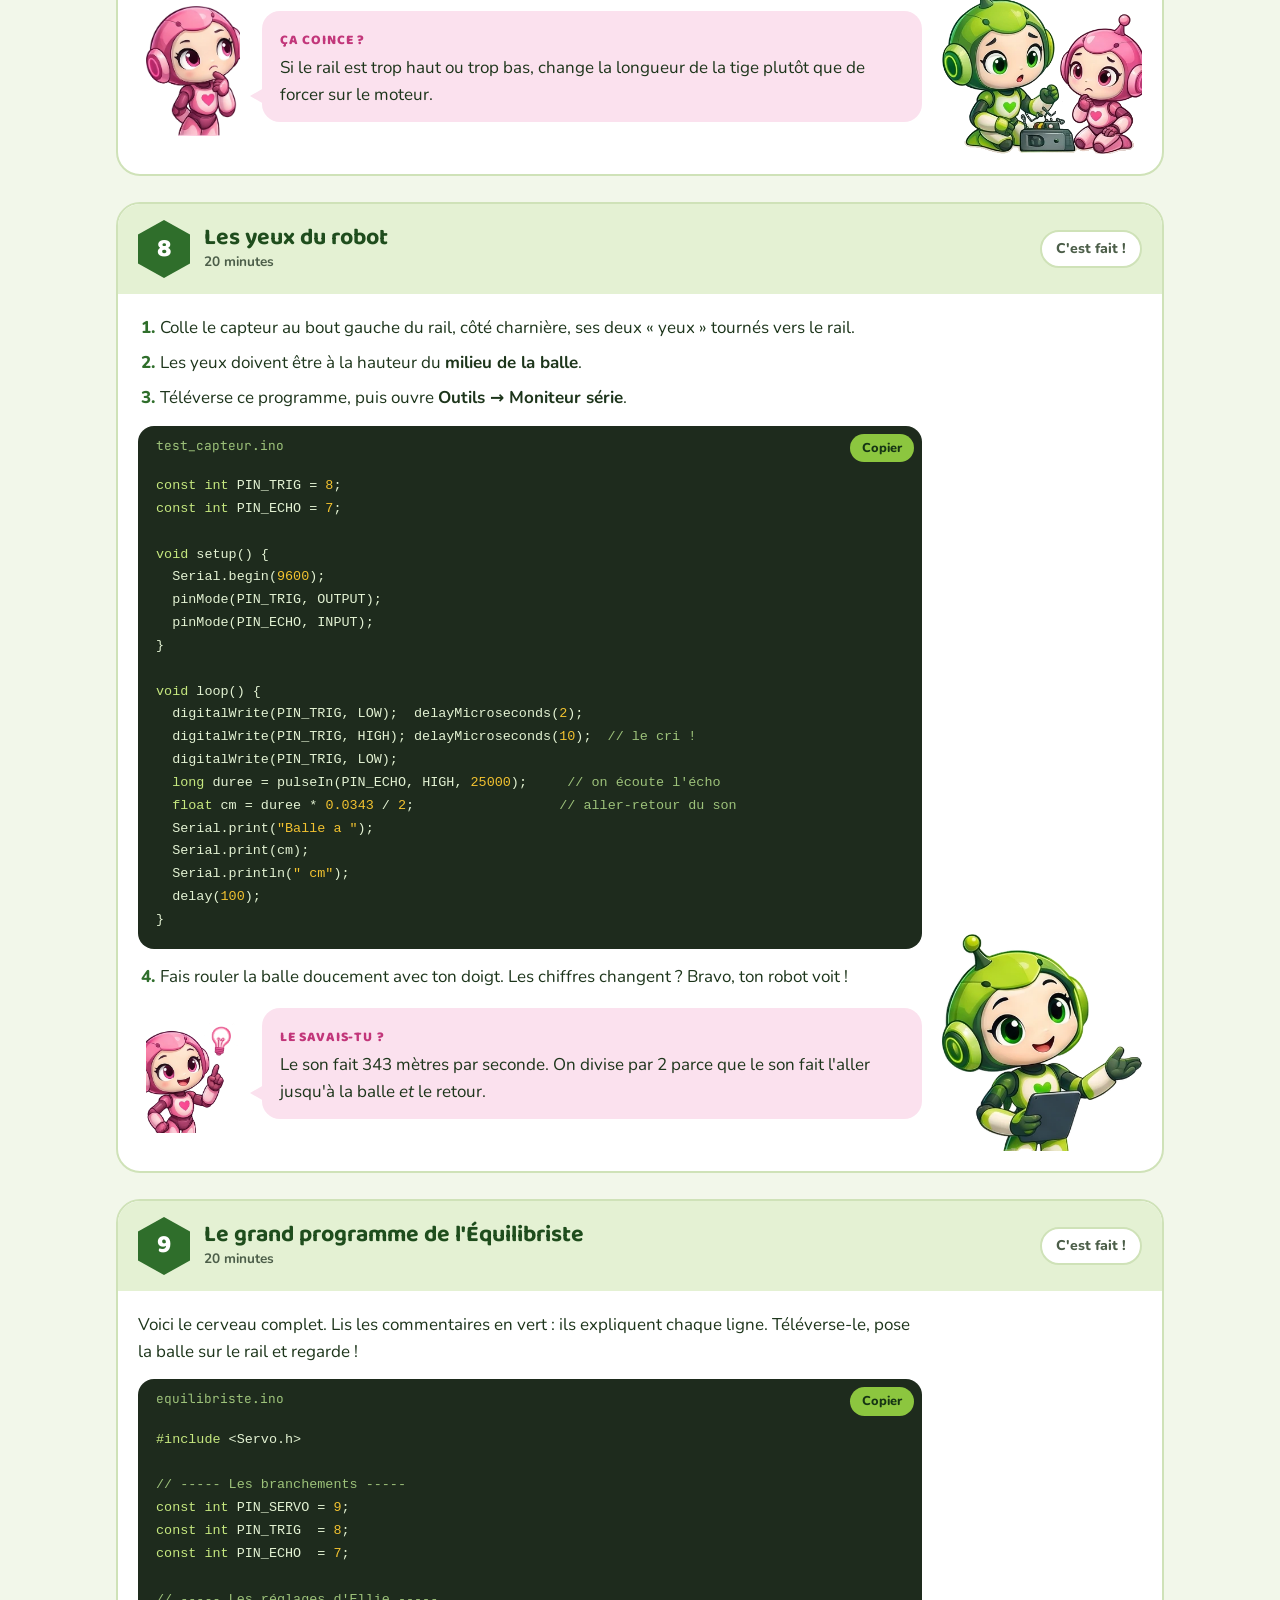
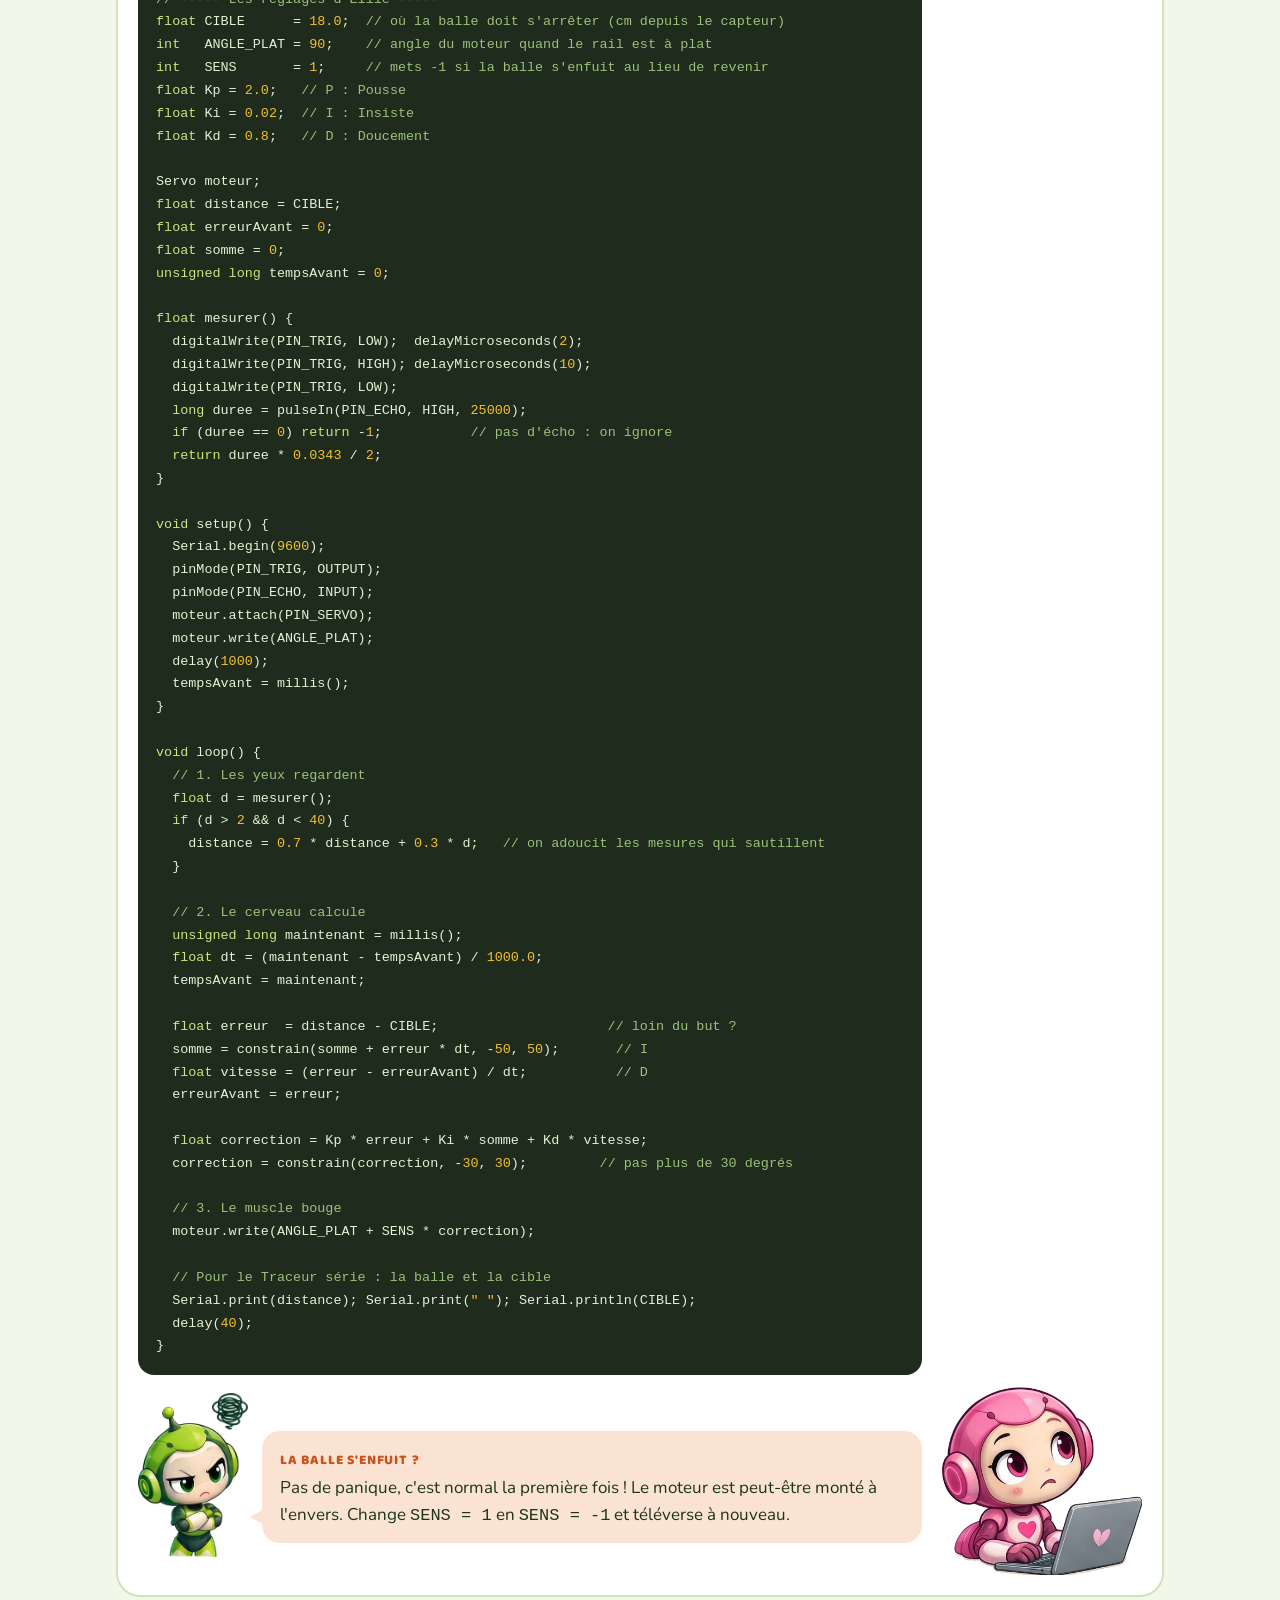
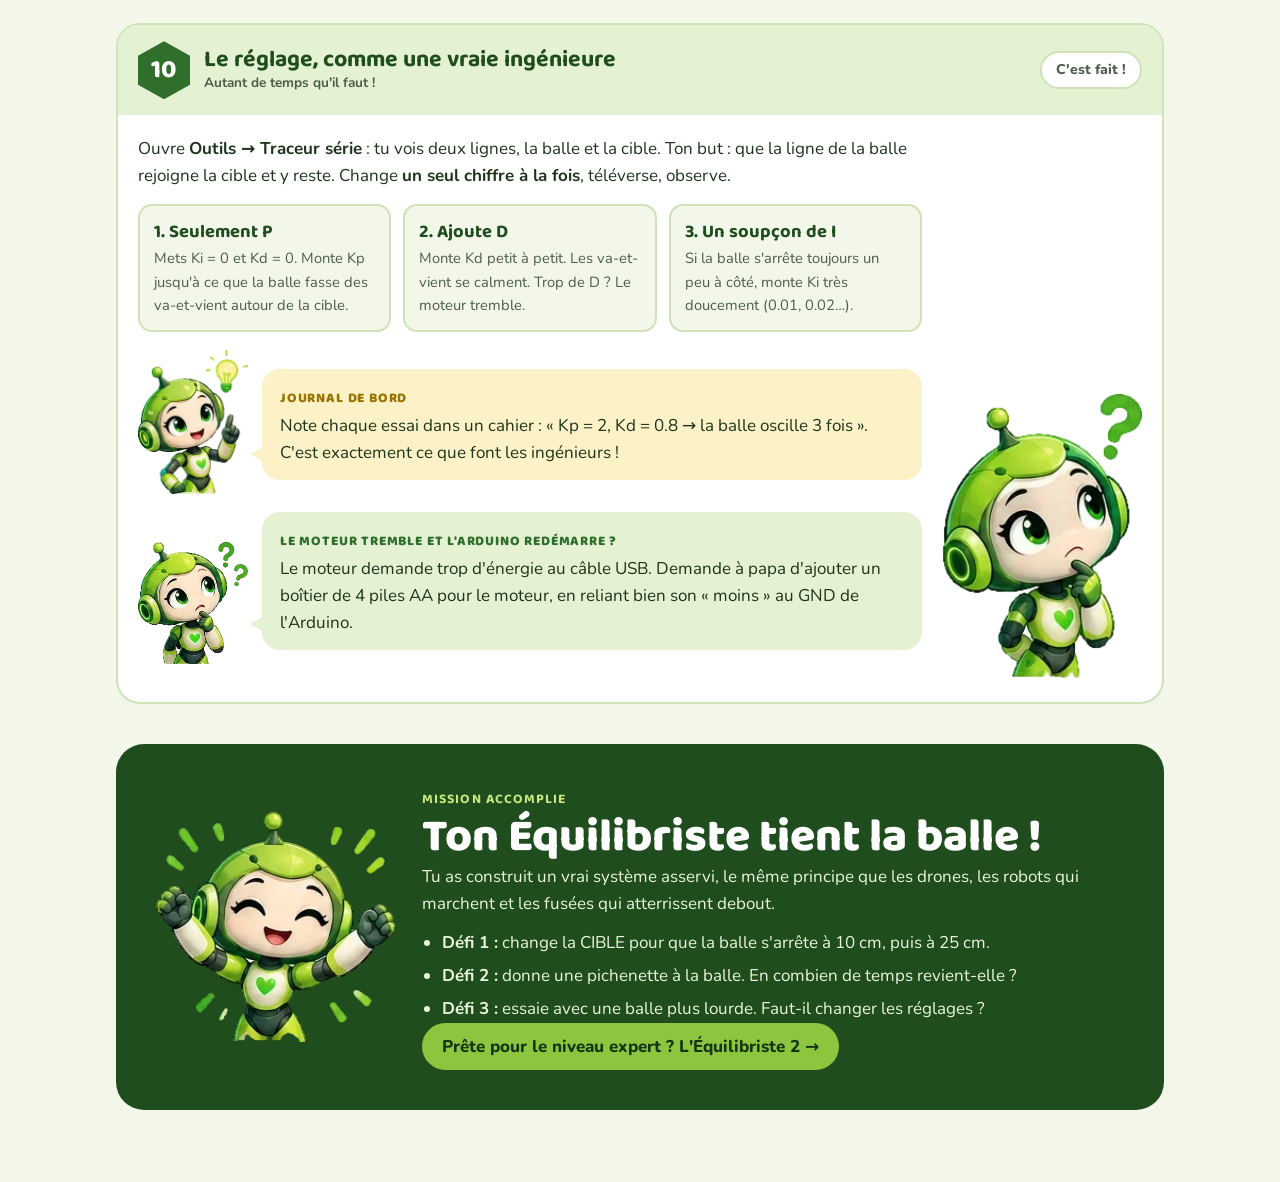
==== commit c663bd33: "MonopoLili : le Monopoly de Lili (nouveau jeu dans le menu Détente) - monopolili/ : plateau de 40 ca" ====
--- a/index.html
+++ b/index.html
@@ -623,6 +623,6 @@
 </script>
 
 <script src="assets/banner.js?v=2"></script>
-<script src="assets/menu.js?v=3"></script>
+<script src="assets/menu.js?v=4"></script>
 </body>
 </html>
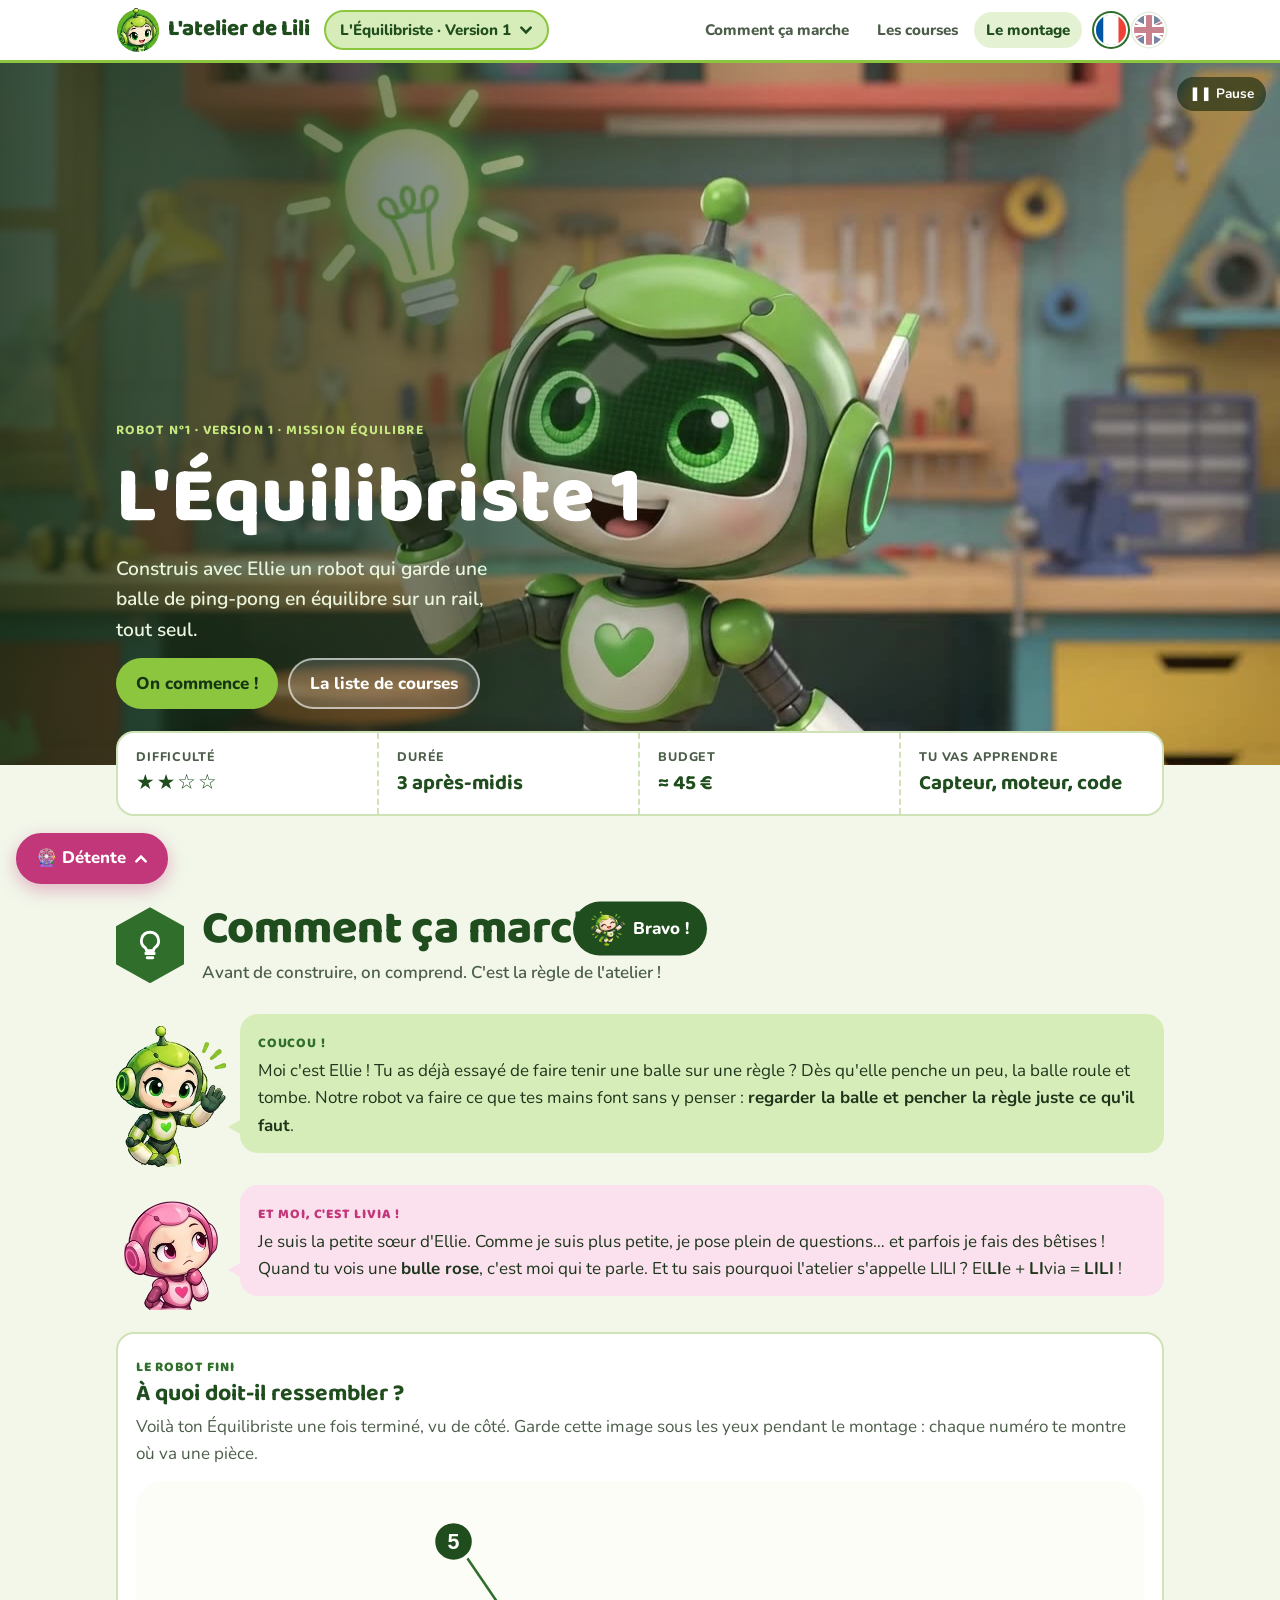
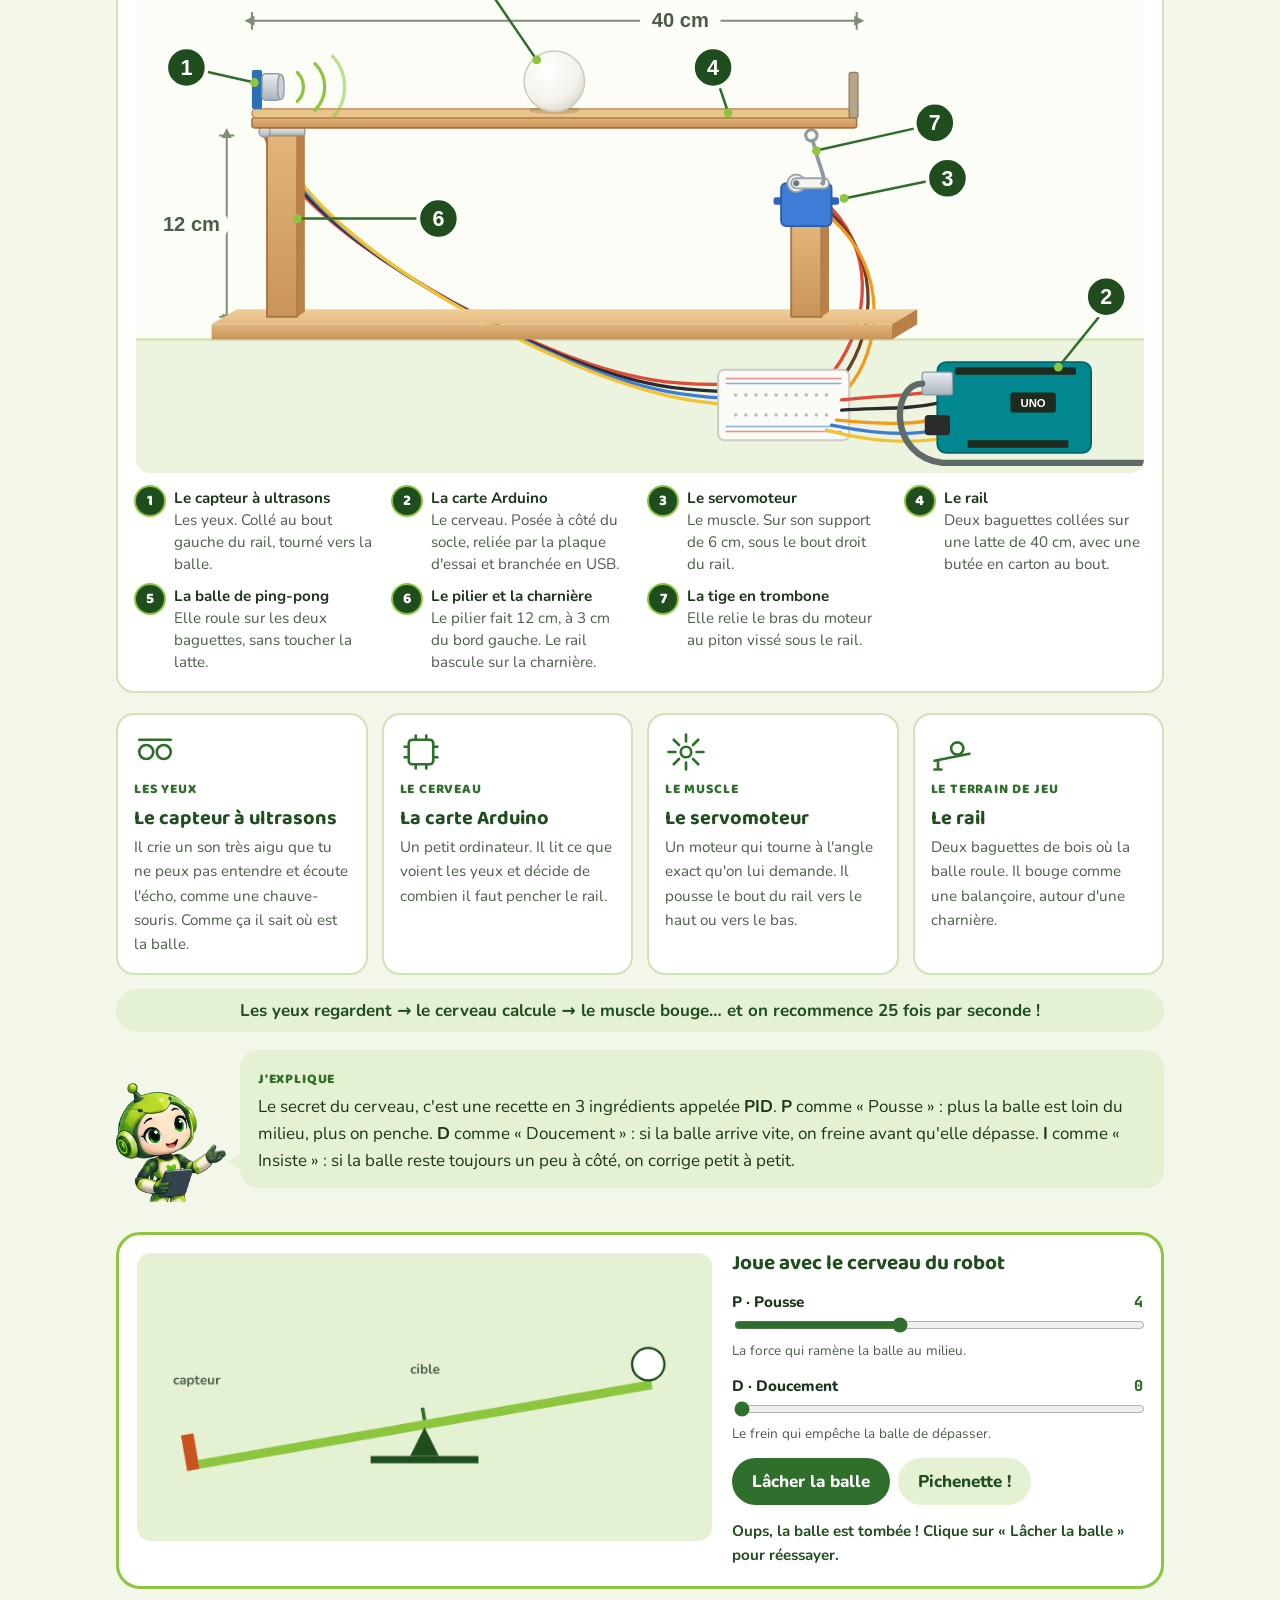
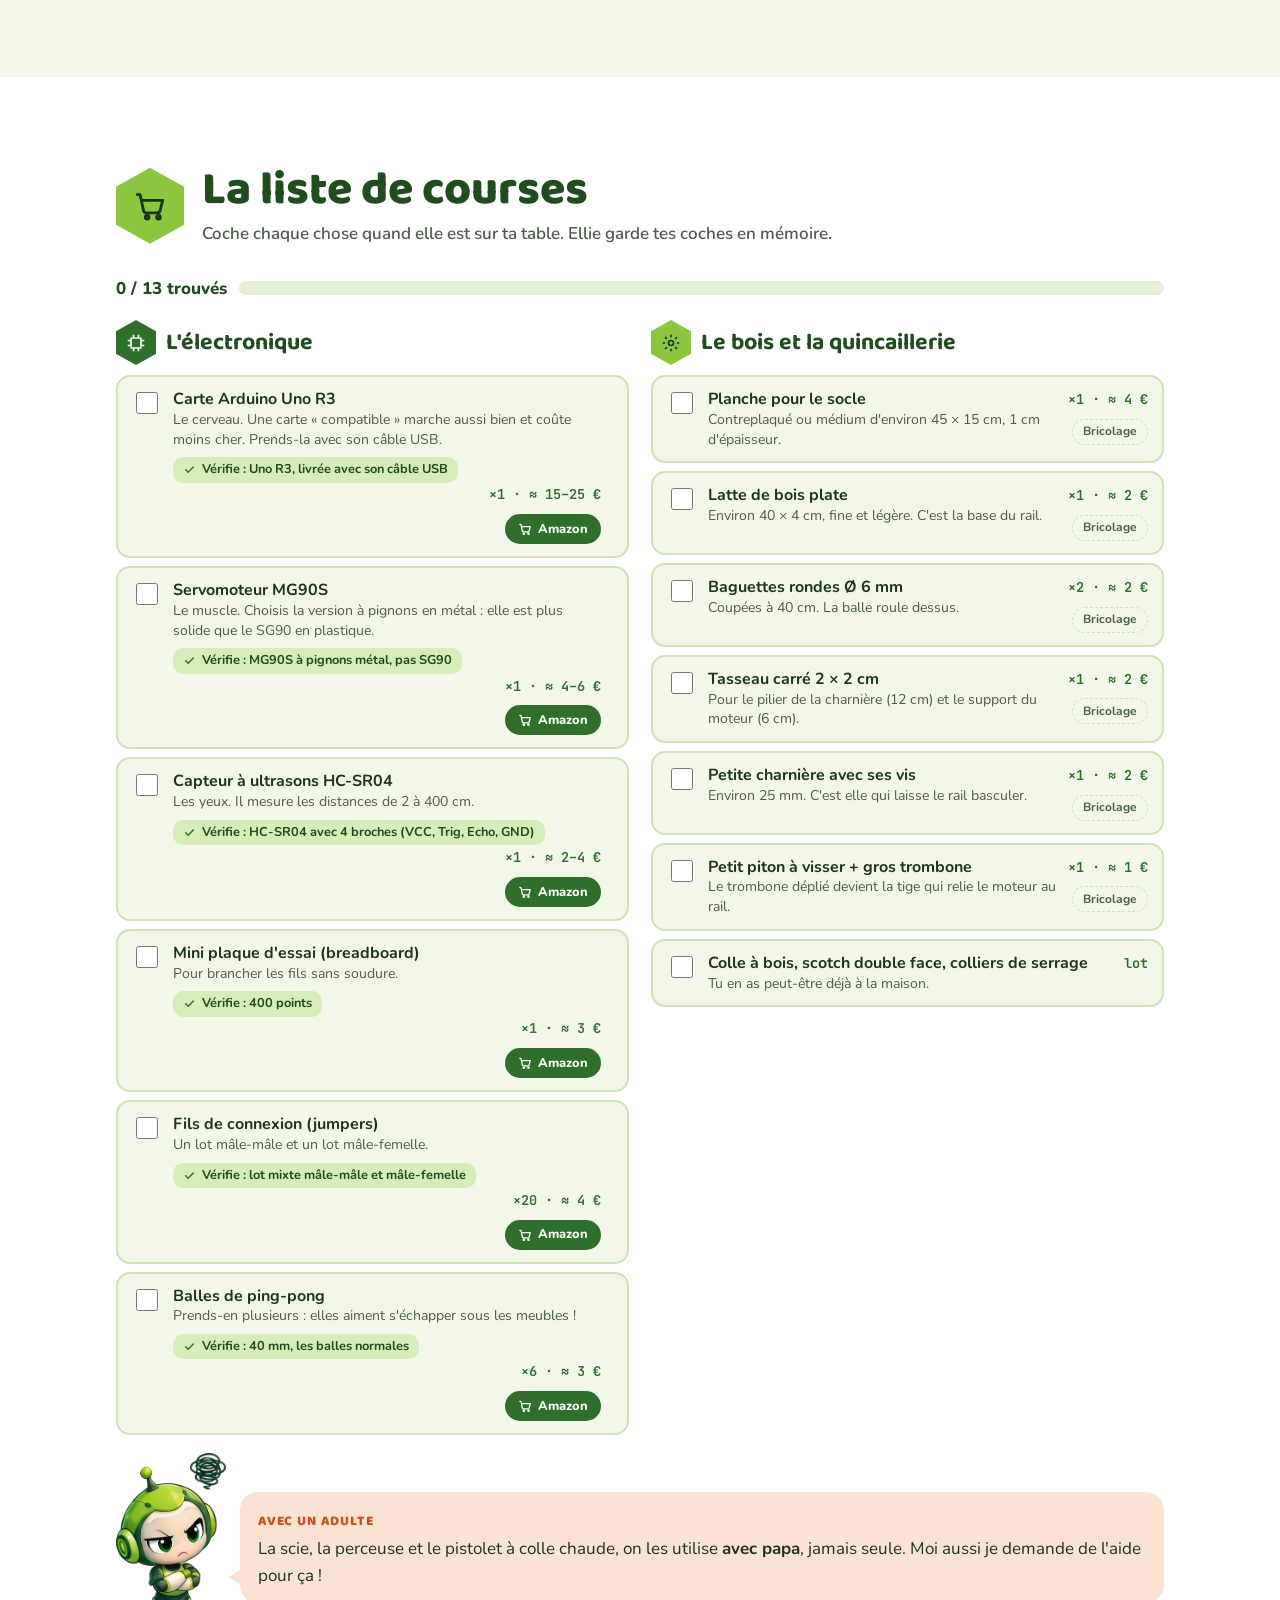
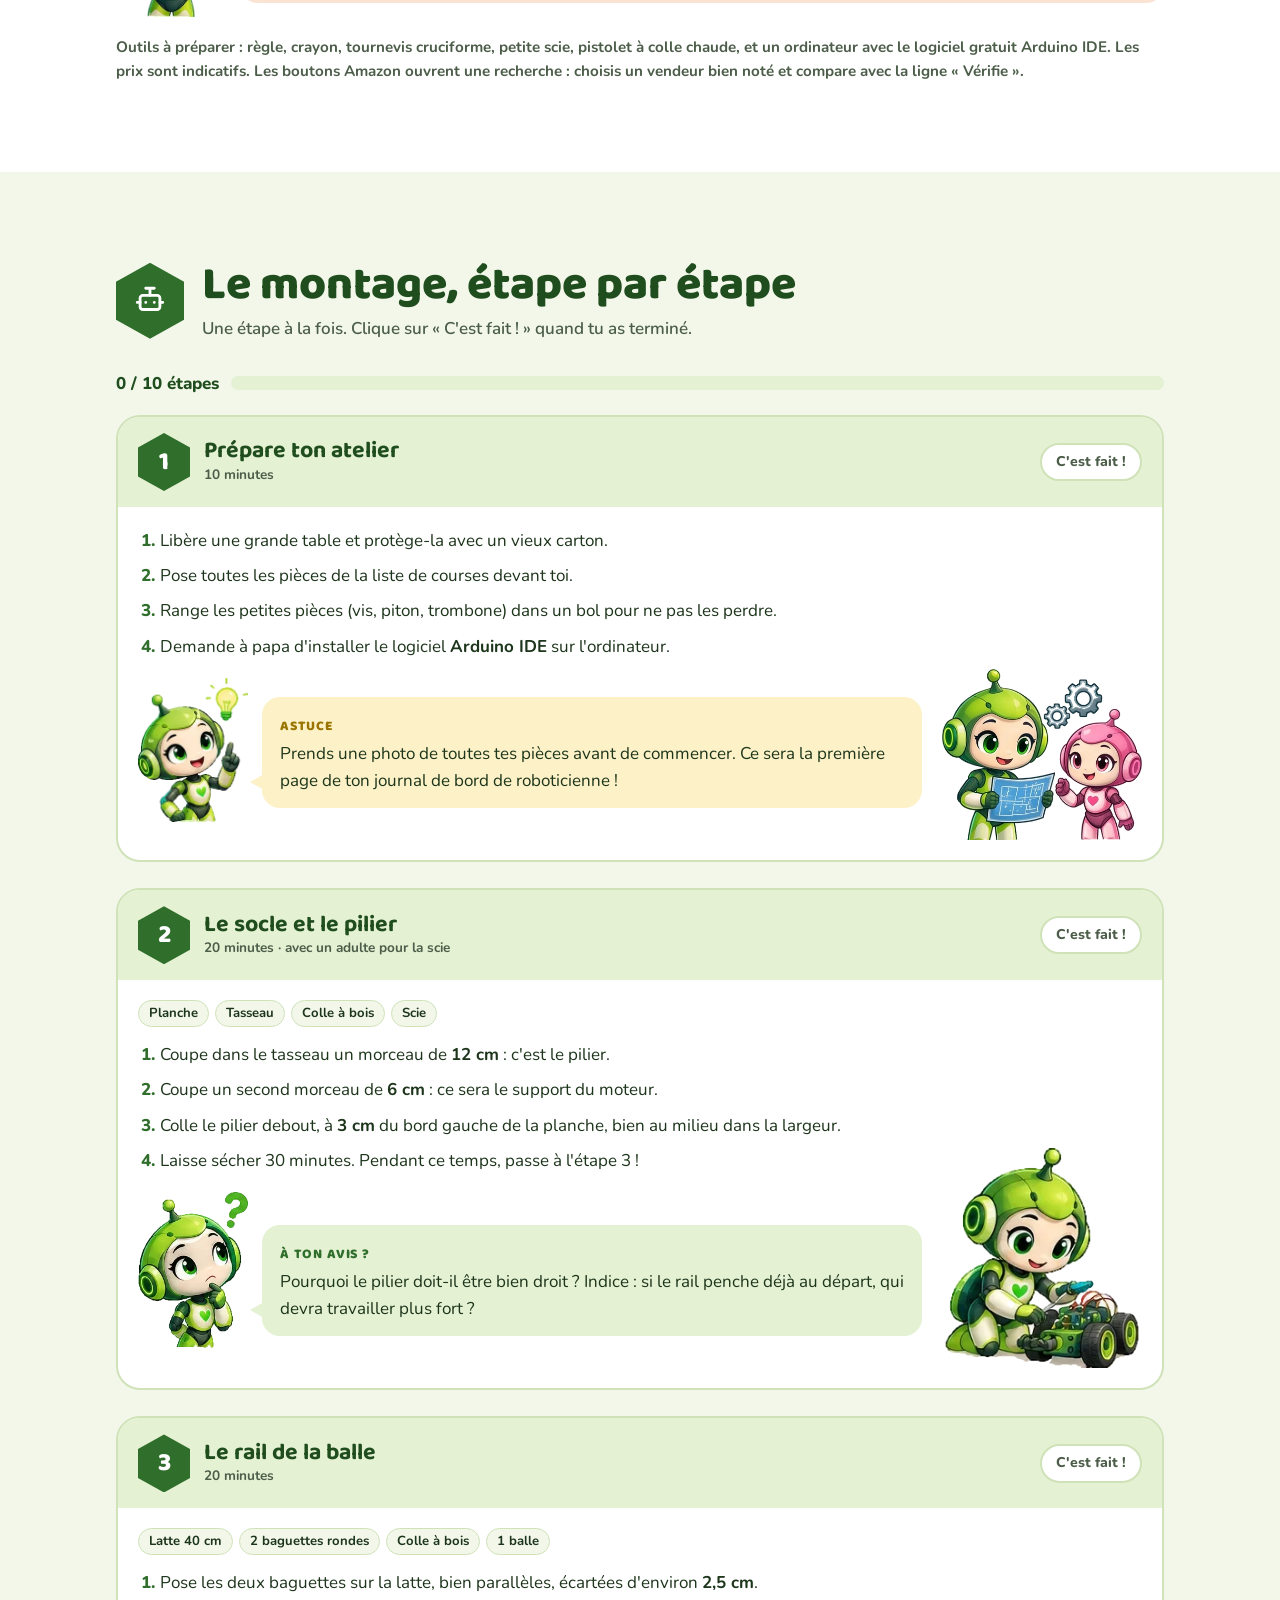
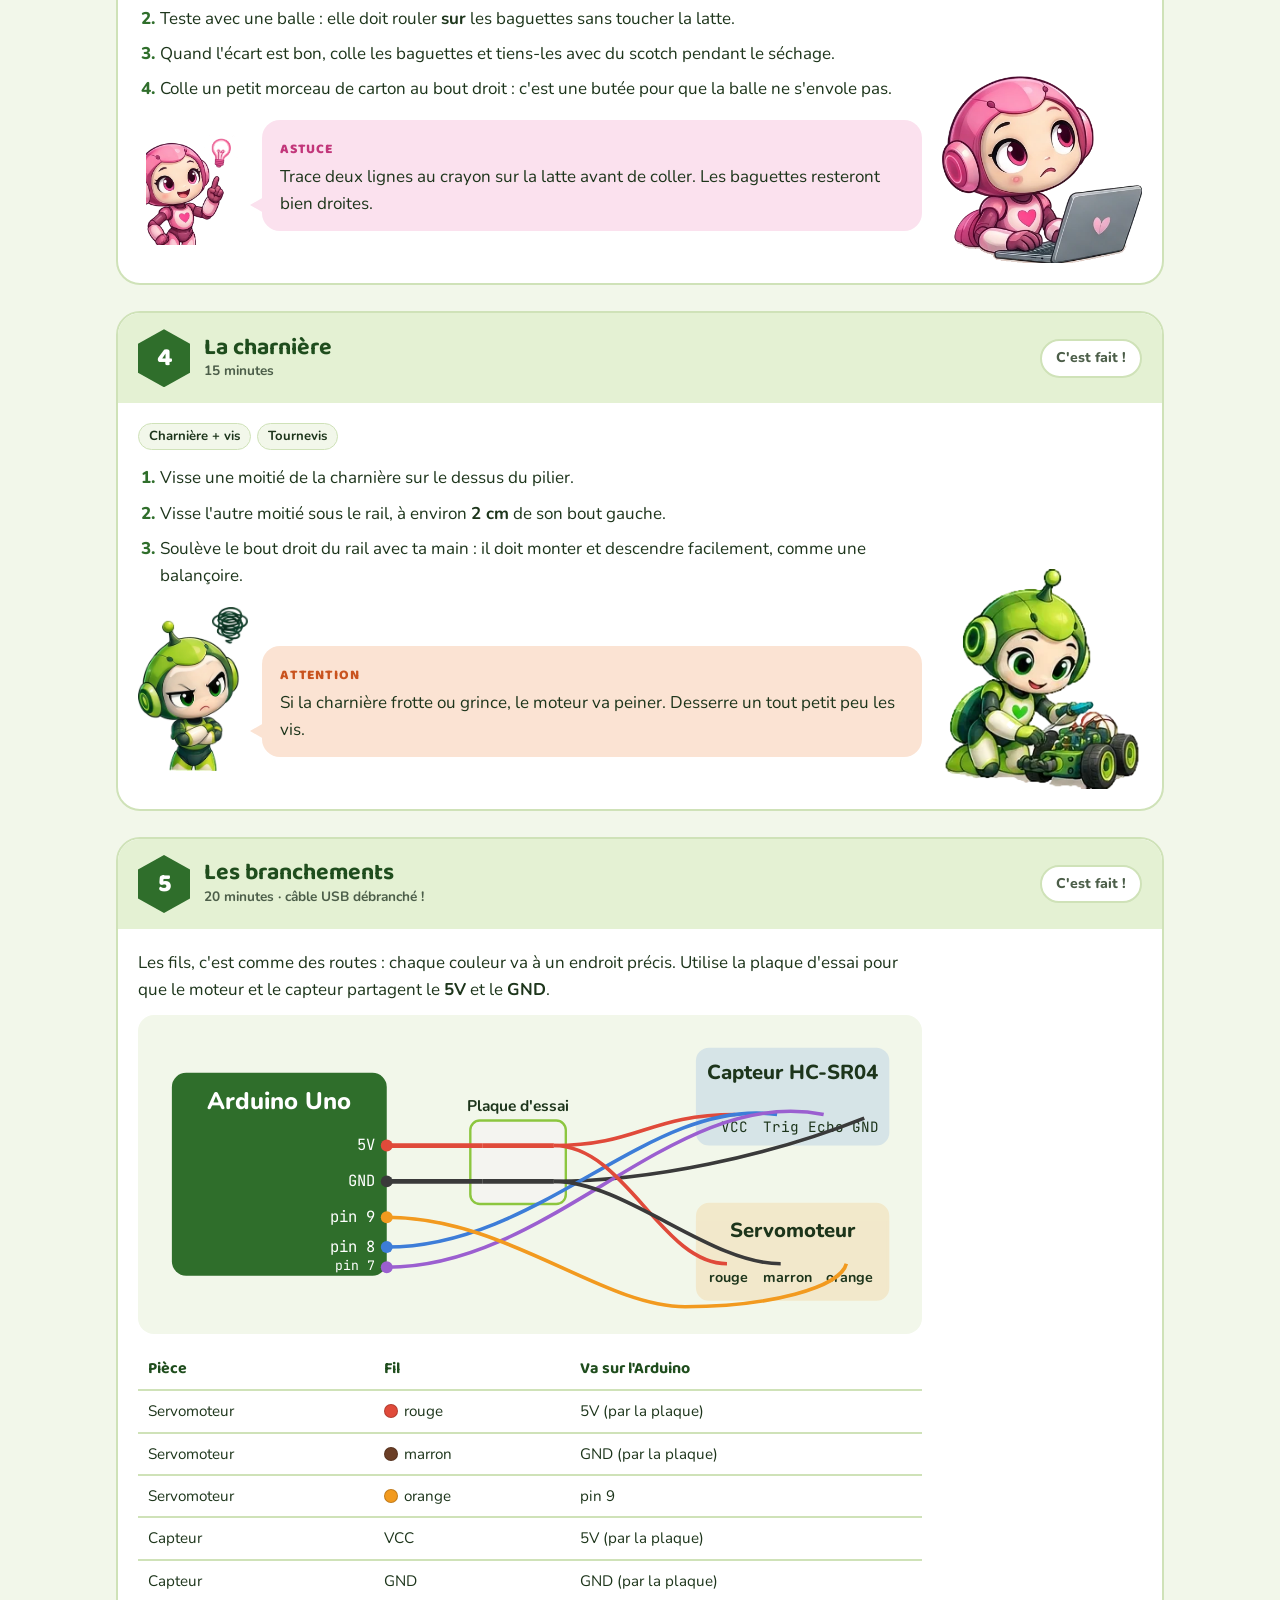
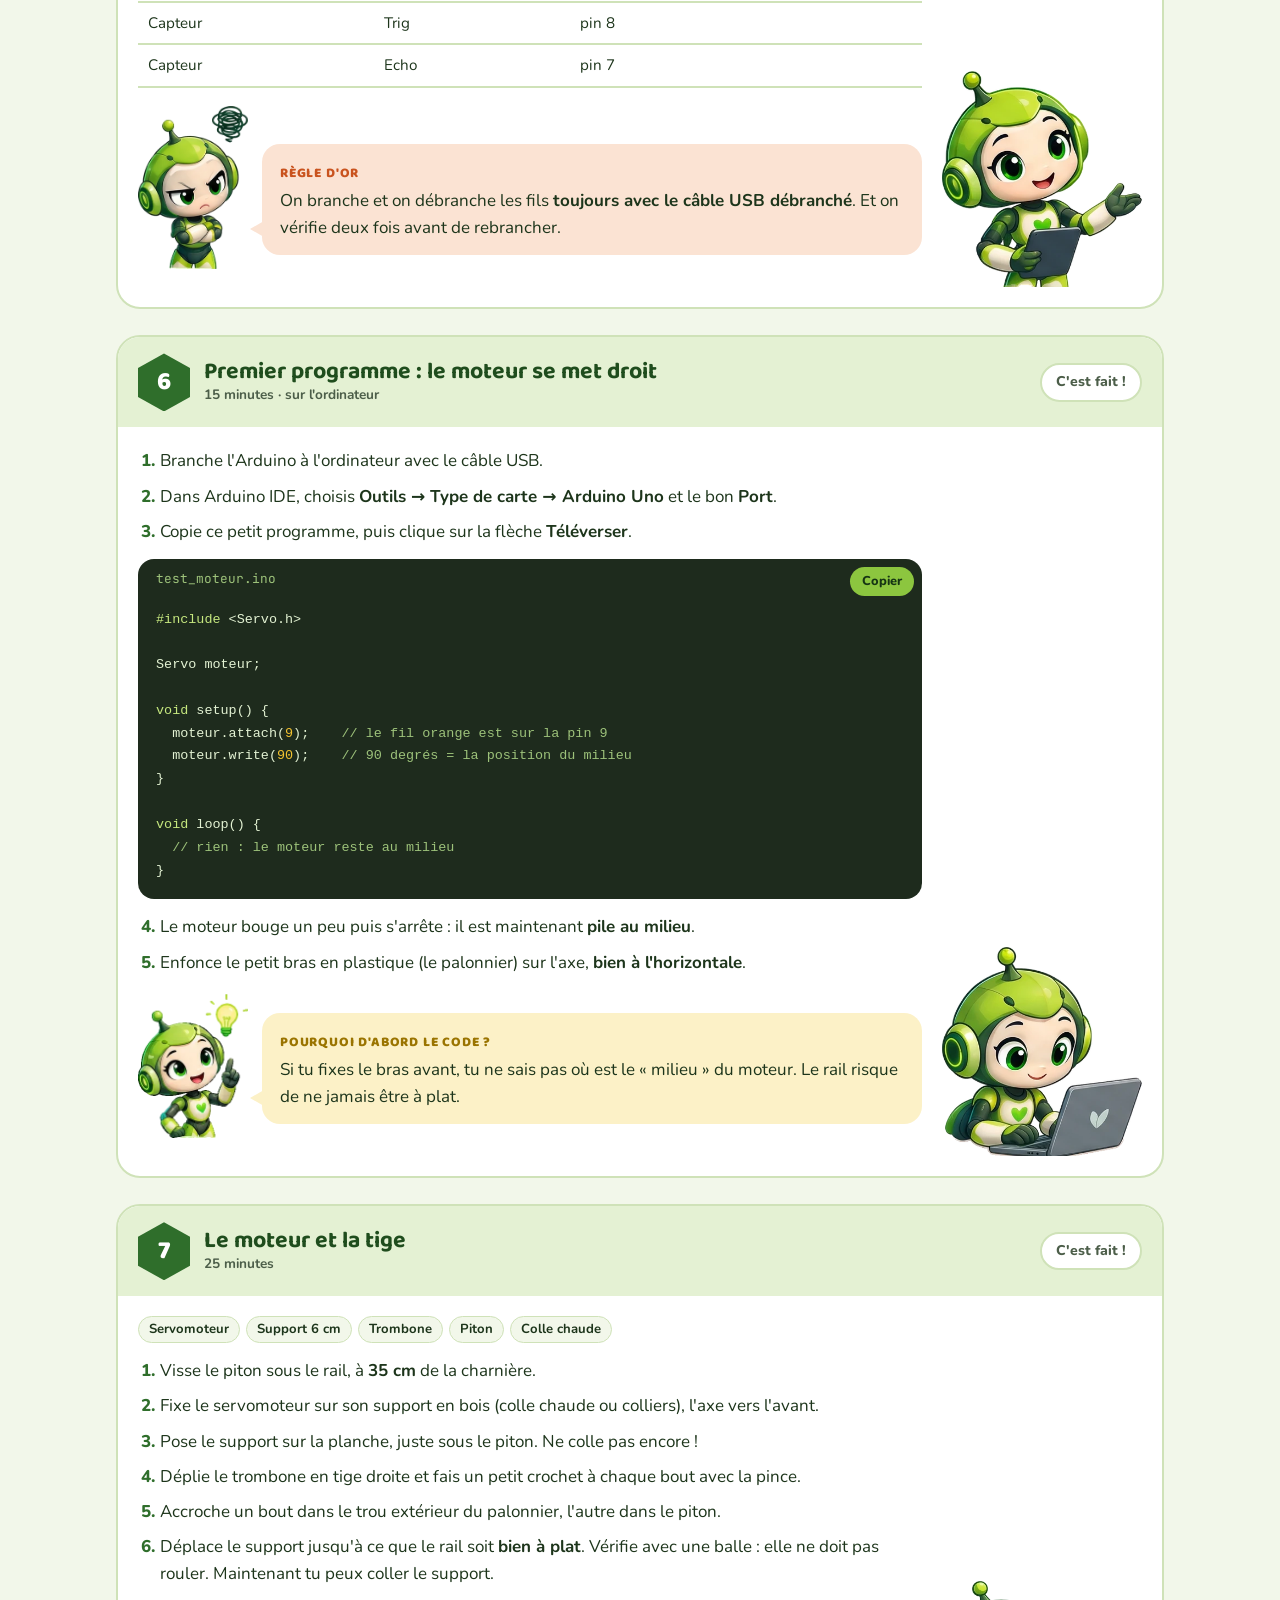
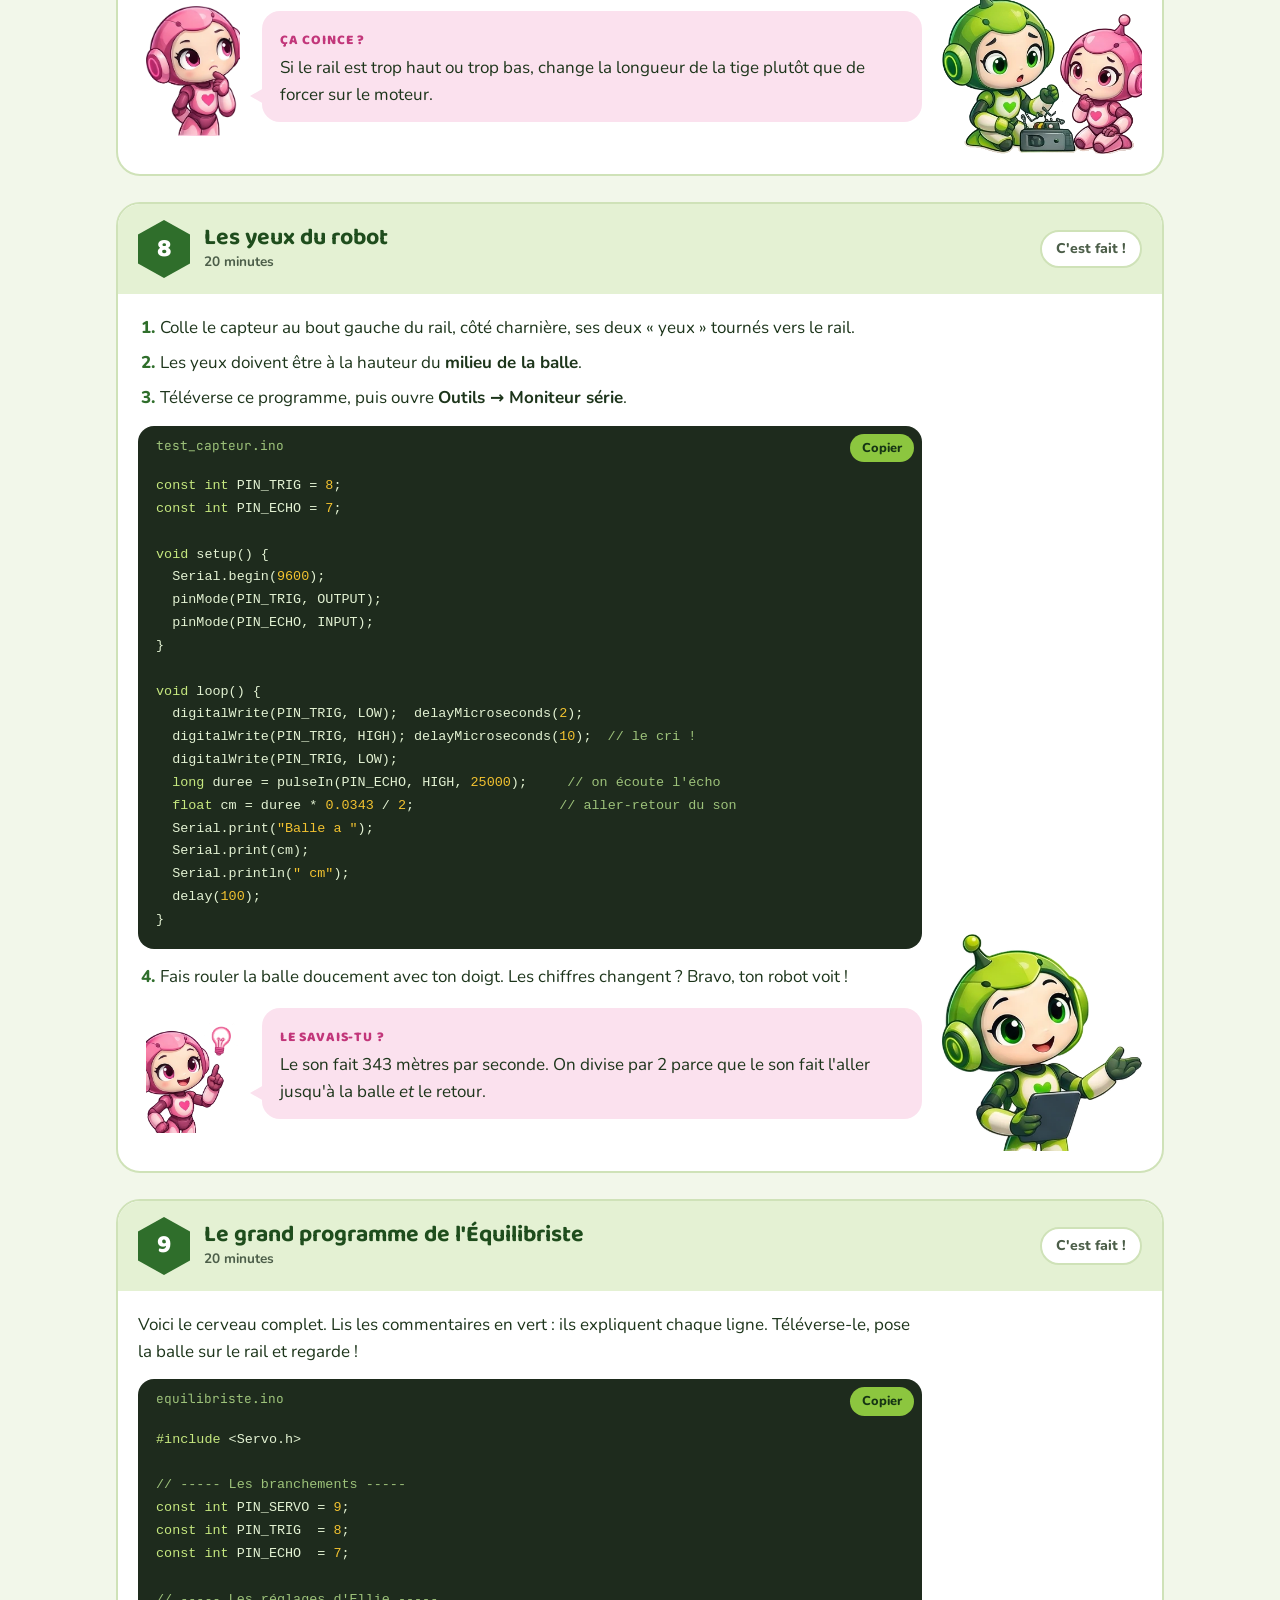
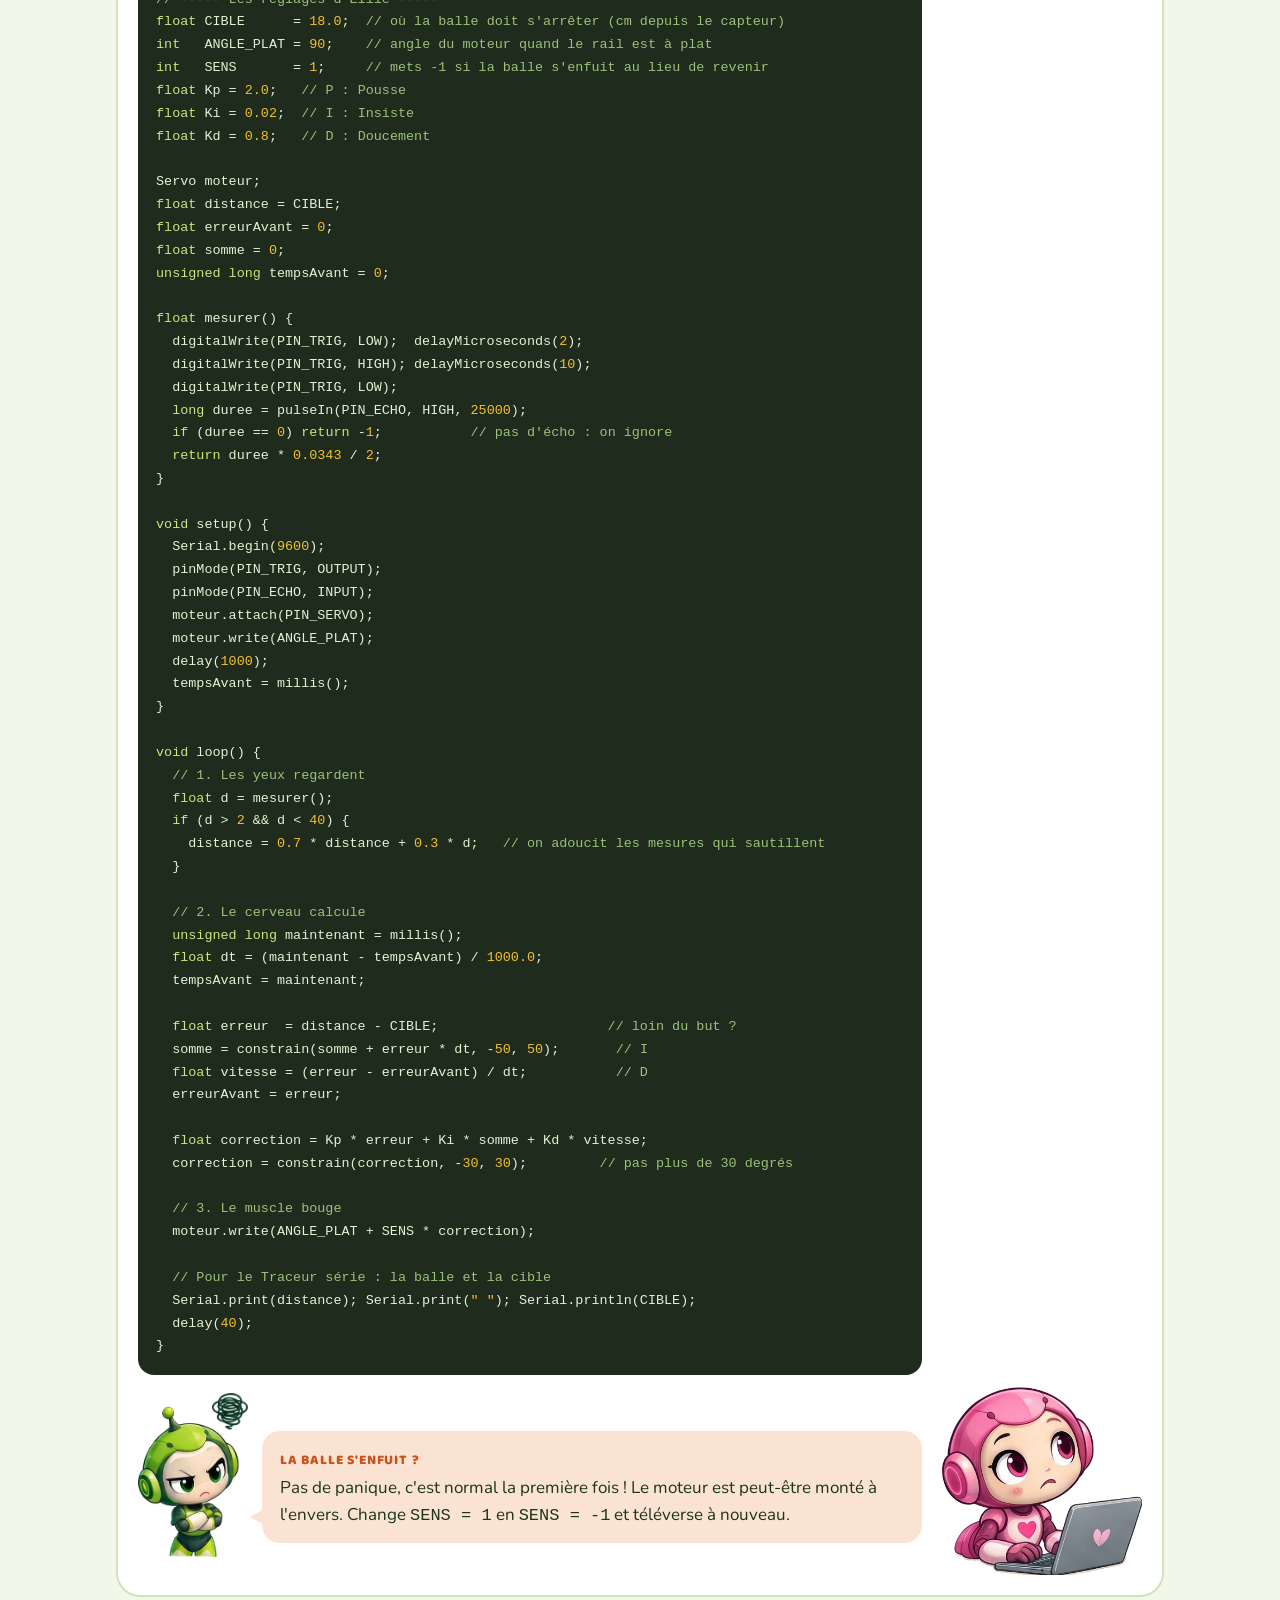
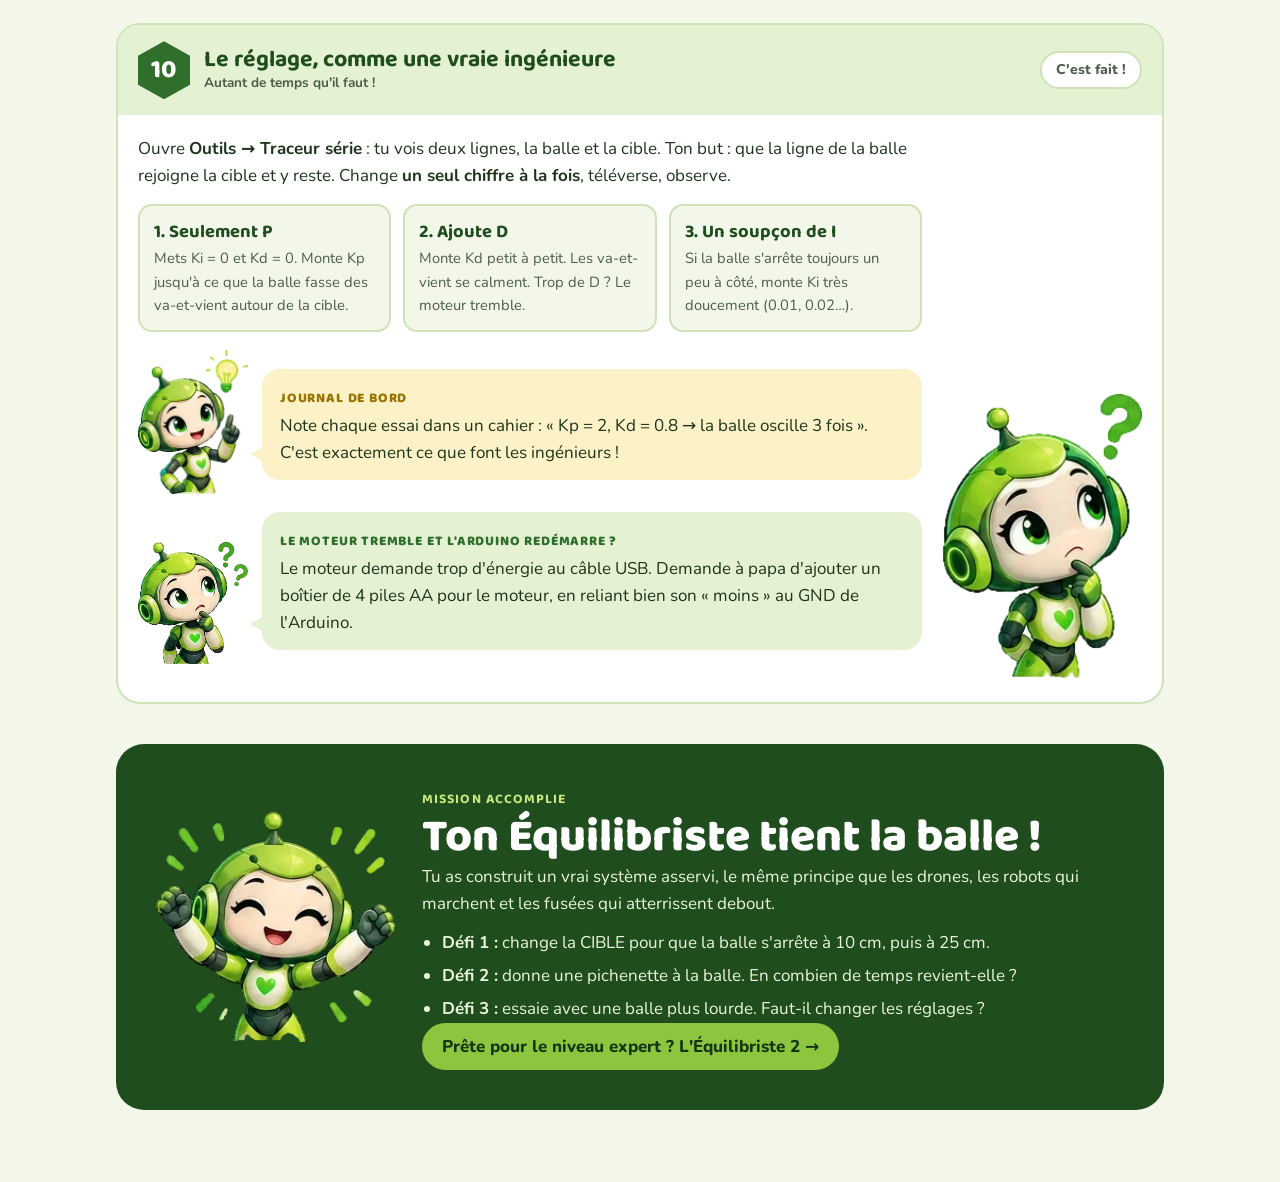
==== commit a6ef4d73: "Menu Détente : logos des applications Lili Parc et MonopoLili Co-Authored-By: Claude Opus 5.5 <norep" ====
--- a/index.html
+++ b/index.html
@@ -623,6 +623,6 @@
 </script>
 
 <script src="assets/banner.js?v=2"></script>
-<script src="assets/menu.js?v=4"></script>
+<script src="assets/menu.js?v=5"></script>
 </body>
 </html>
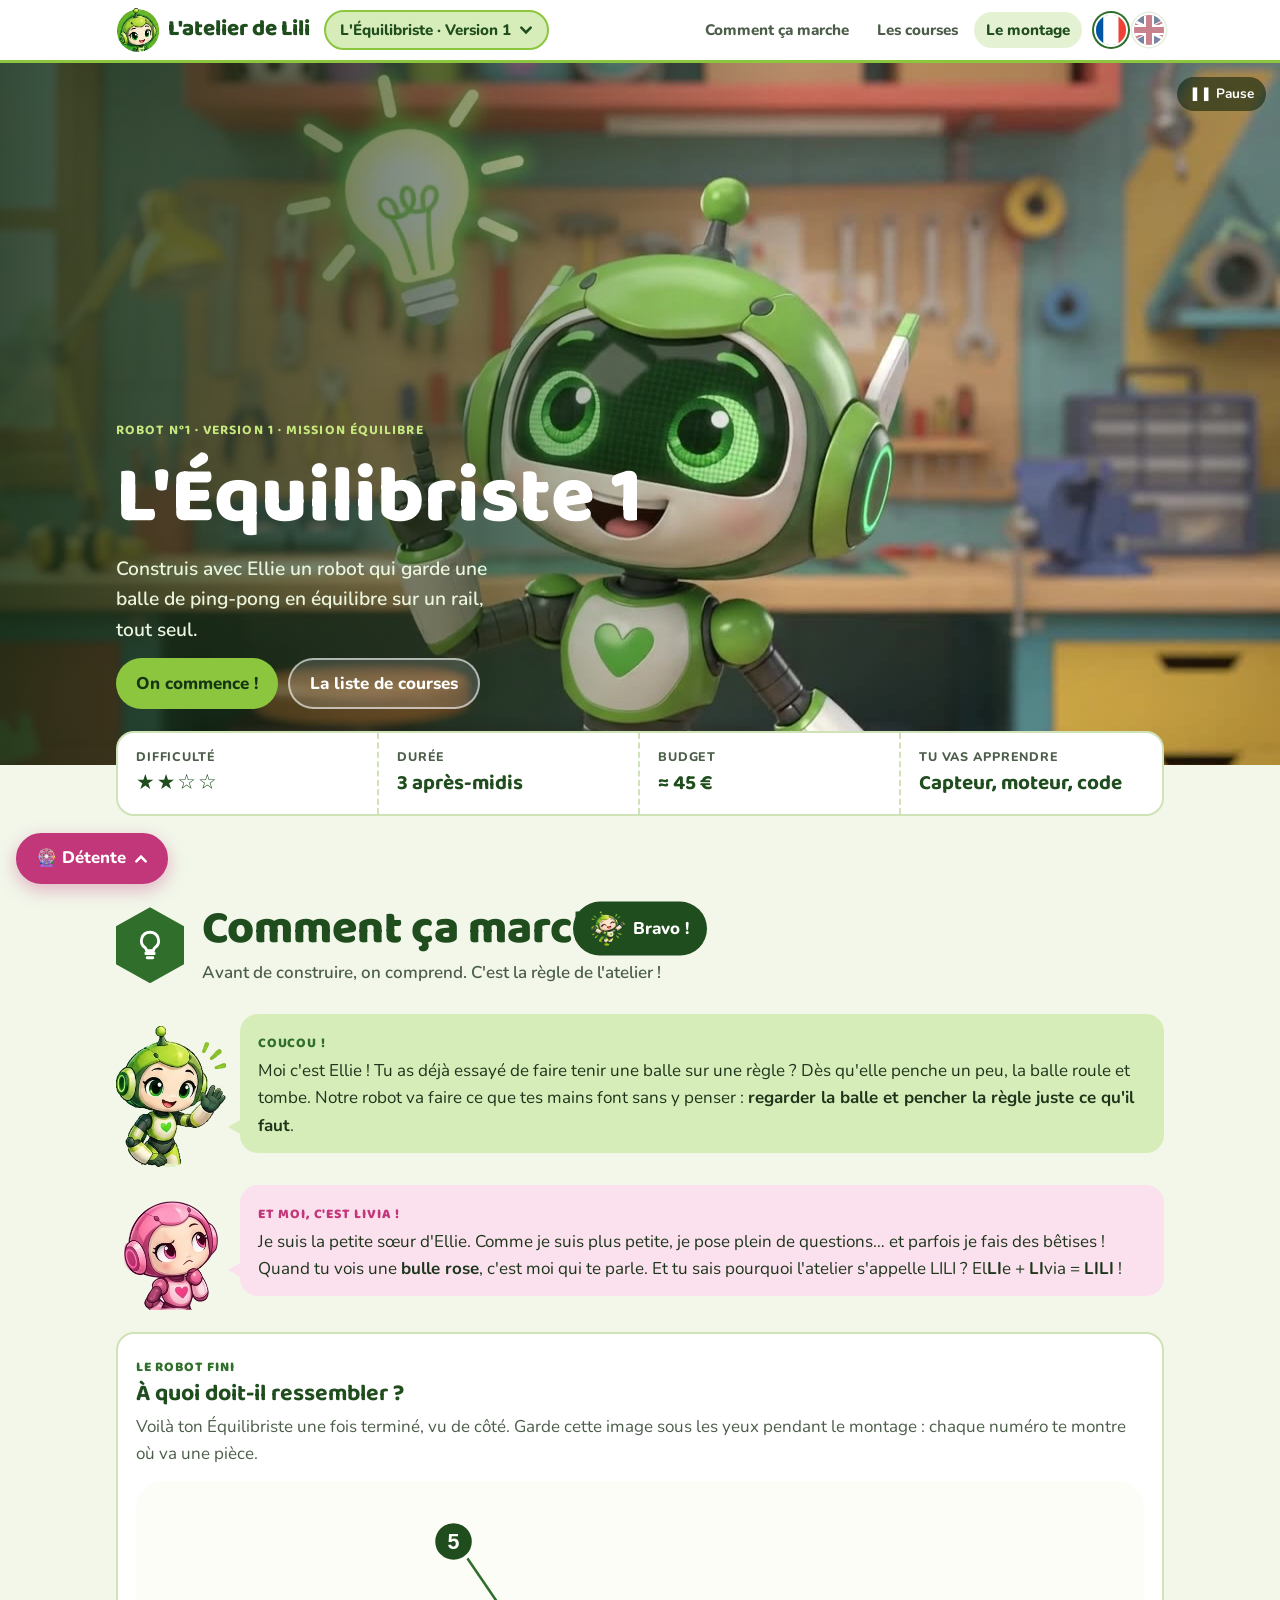
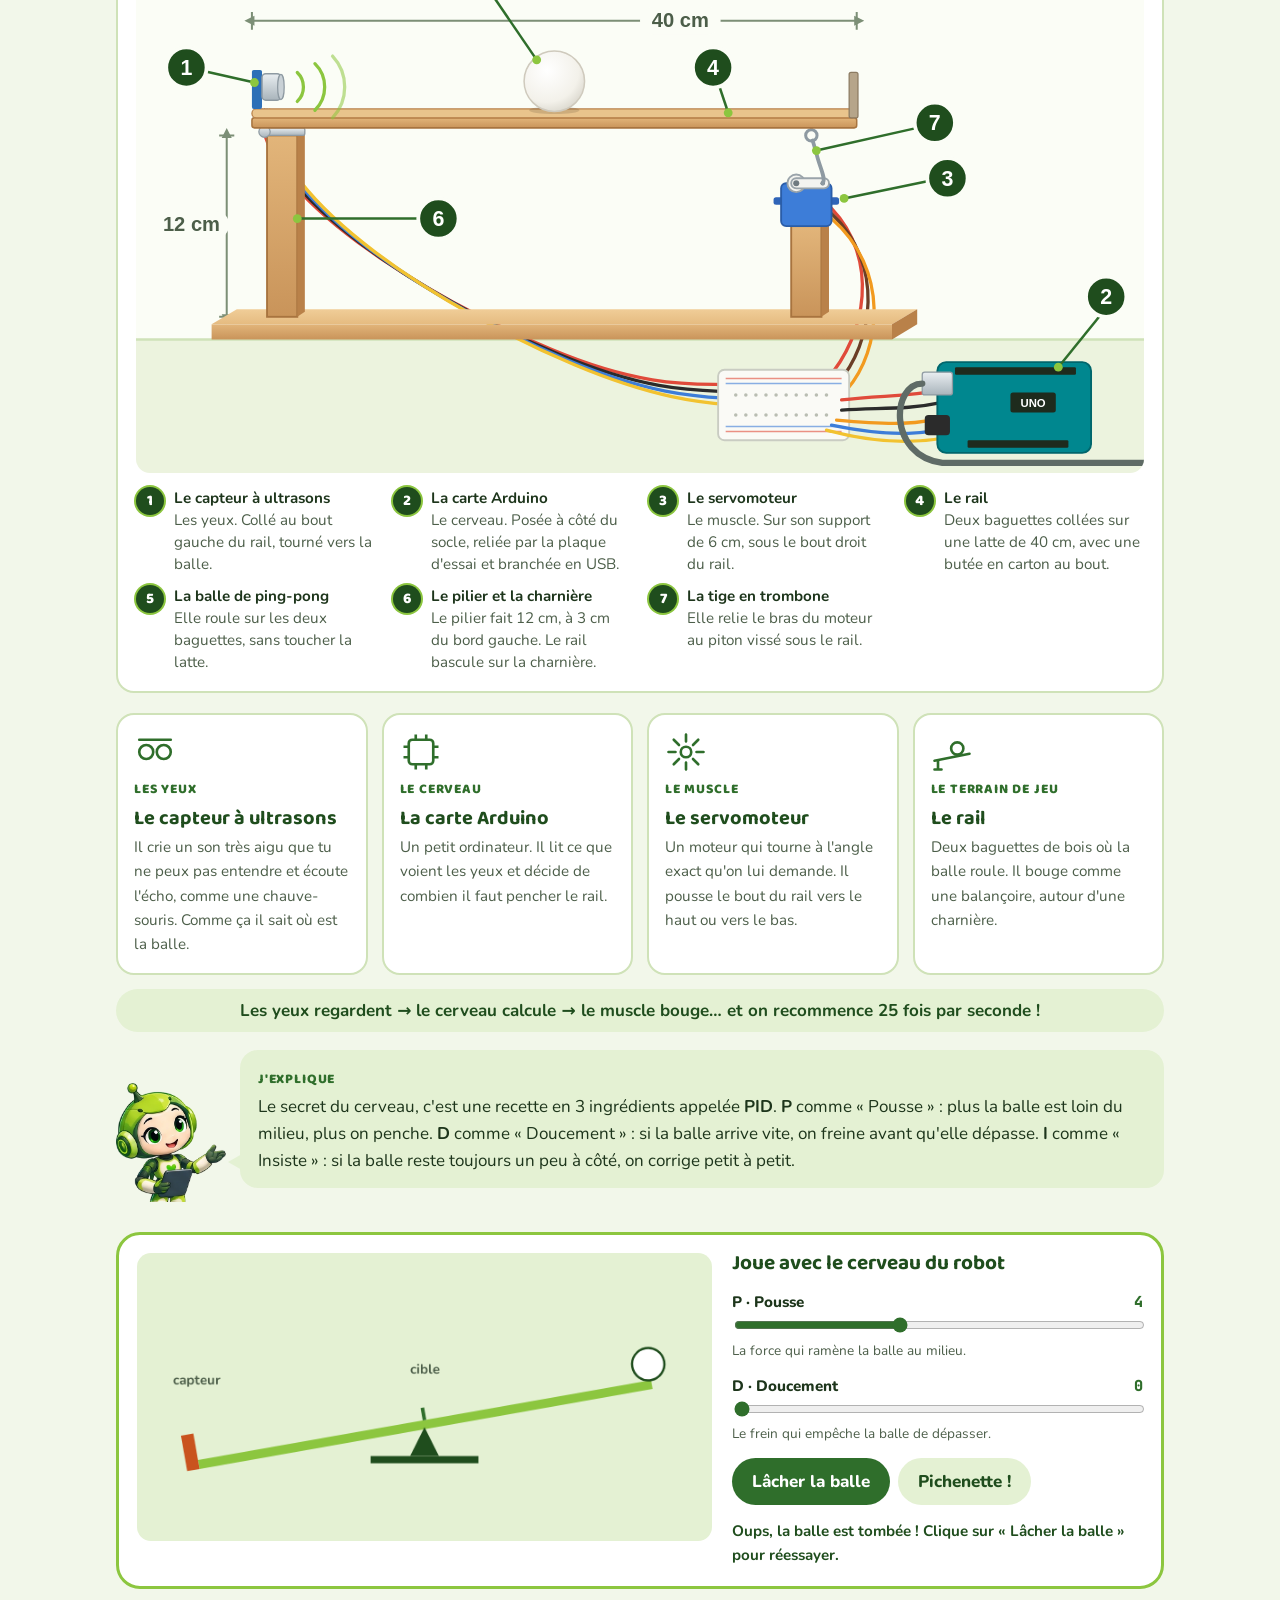
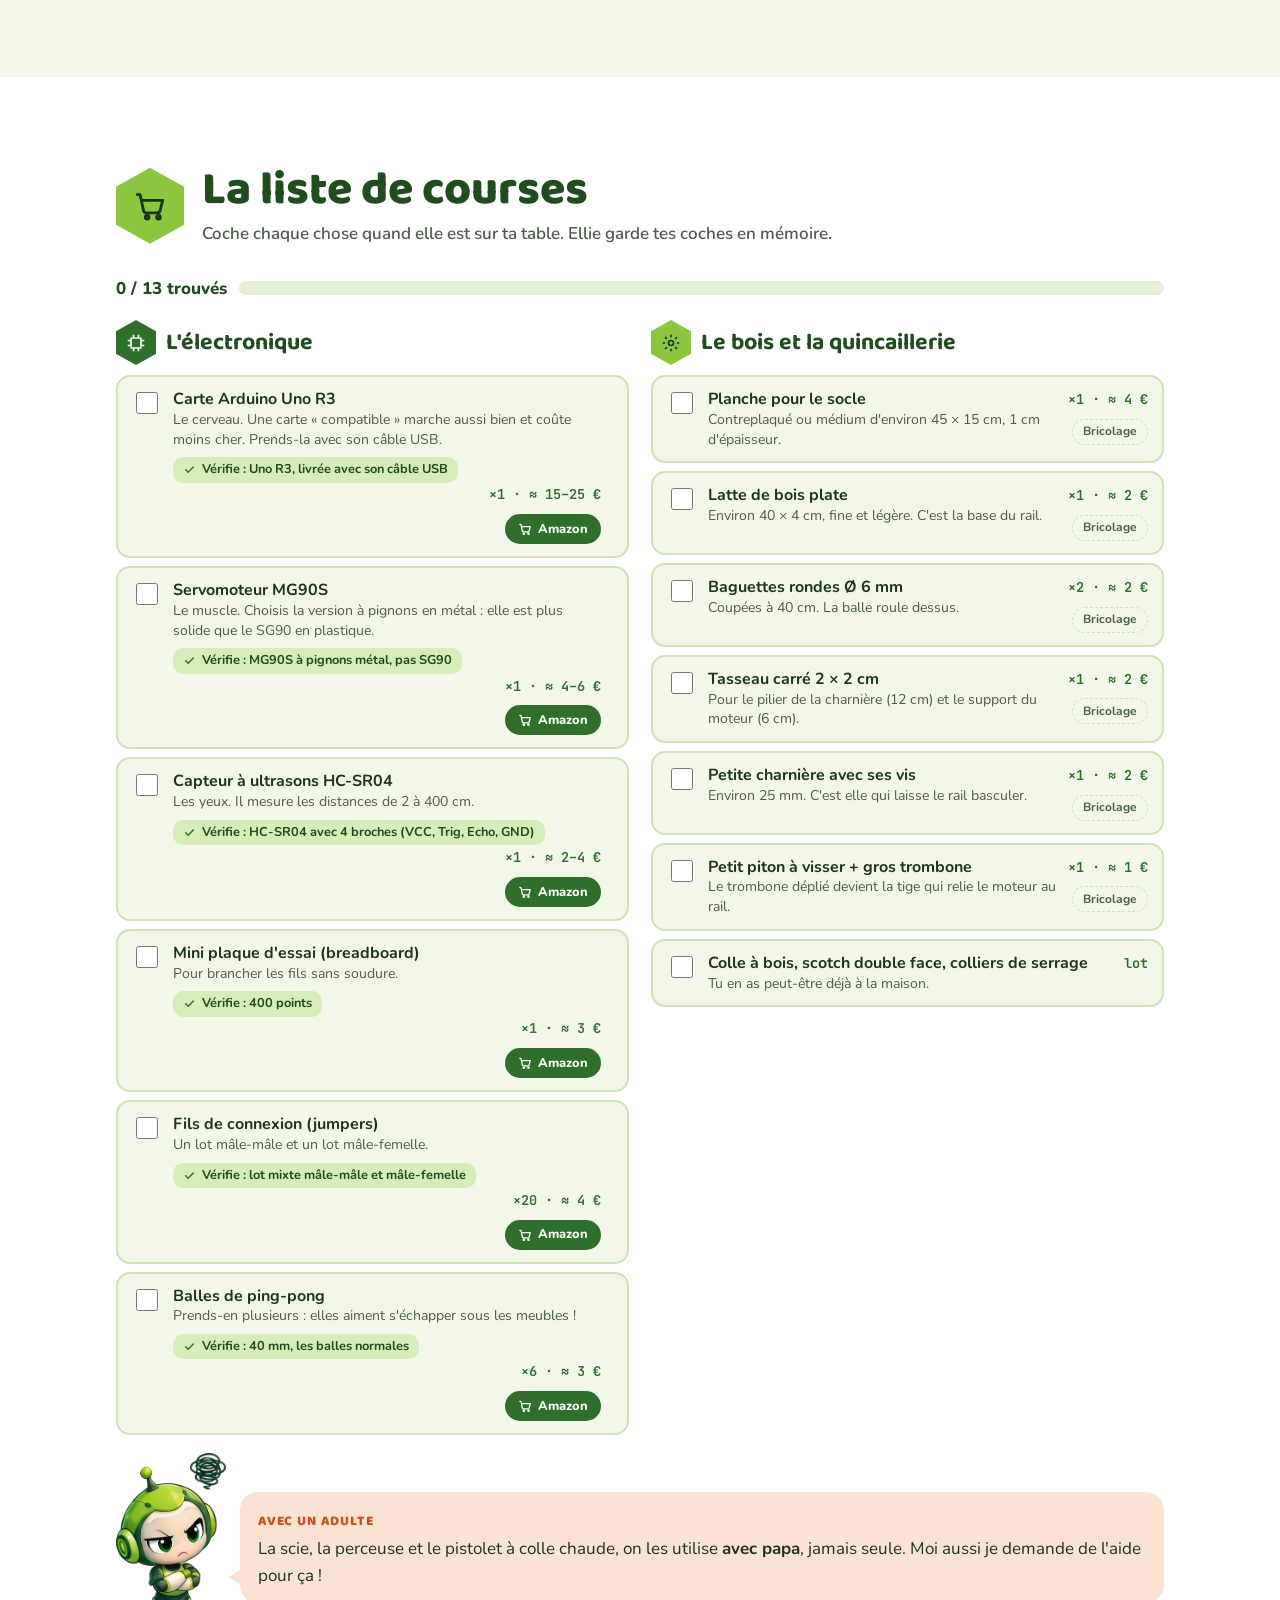
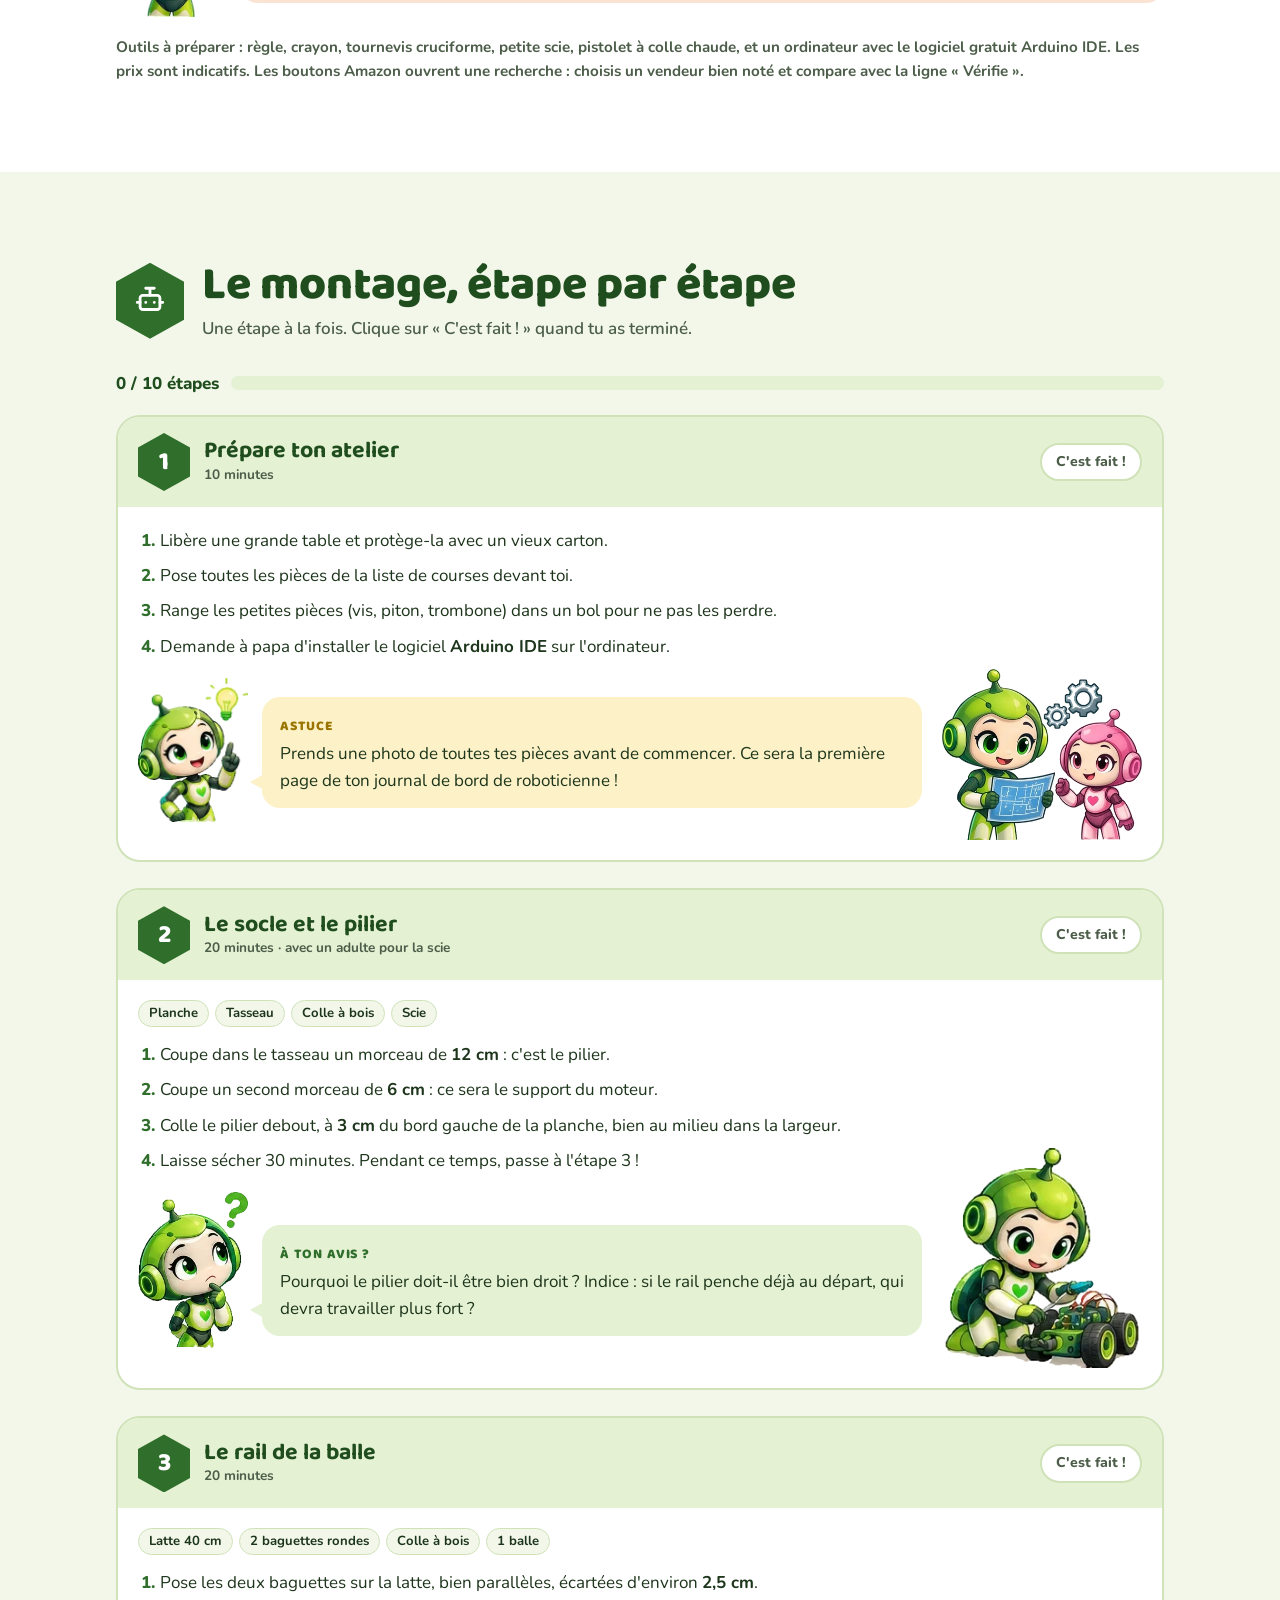
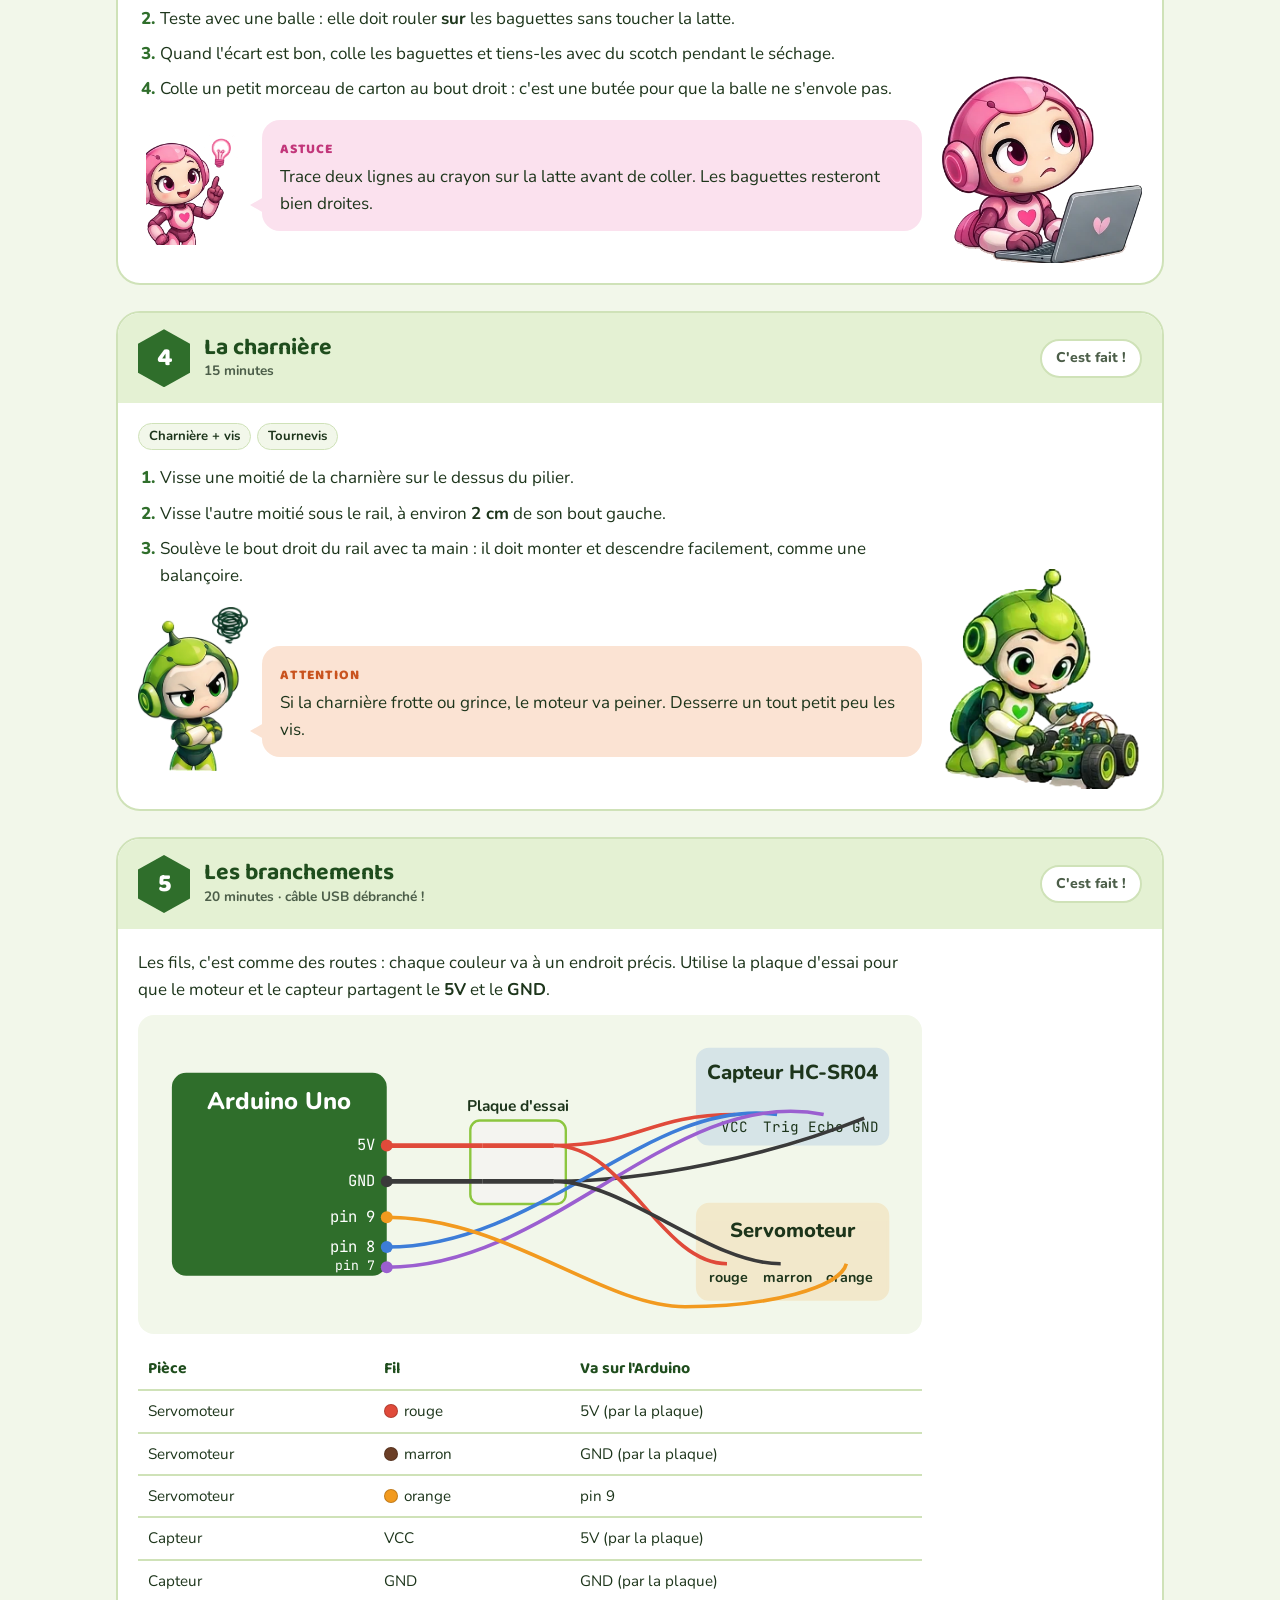
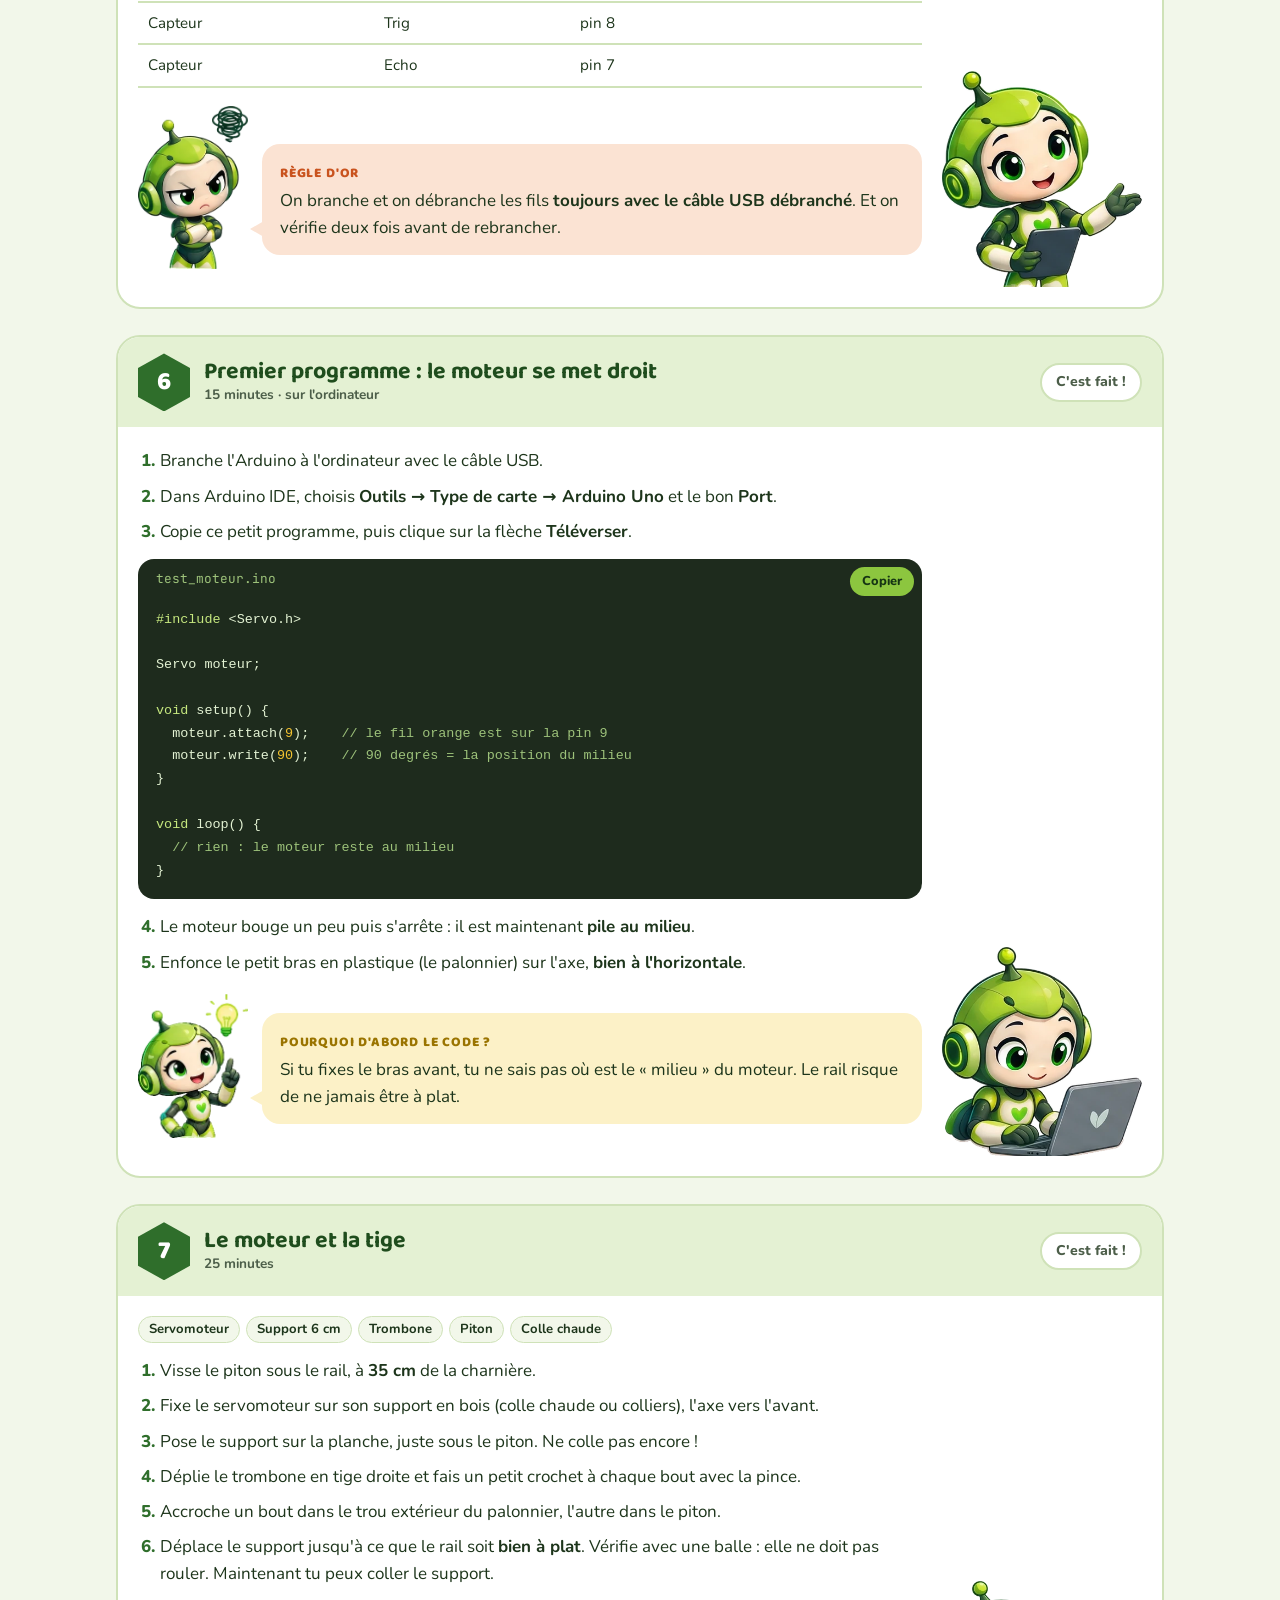
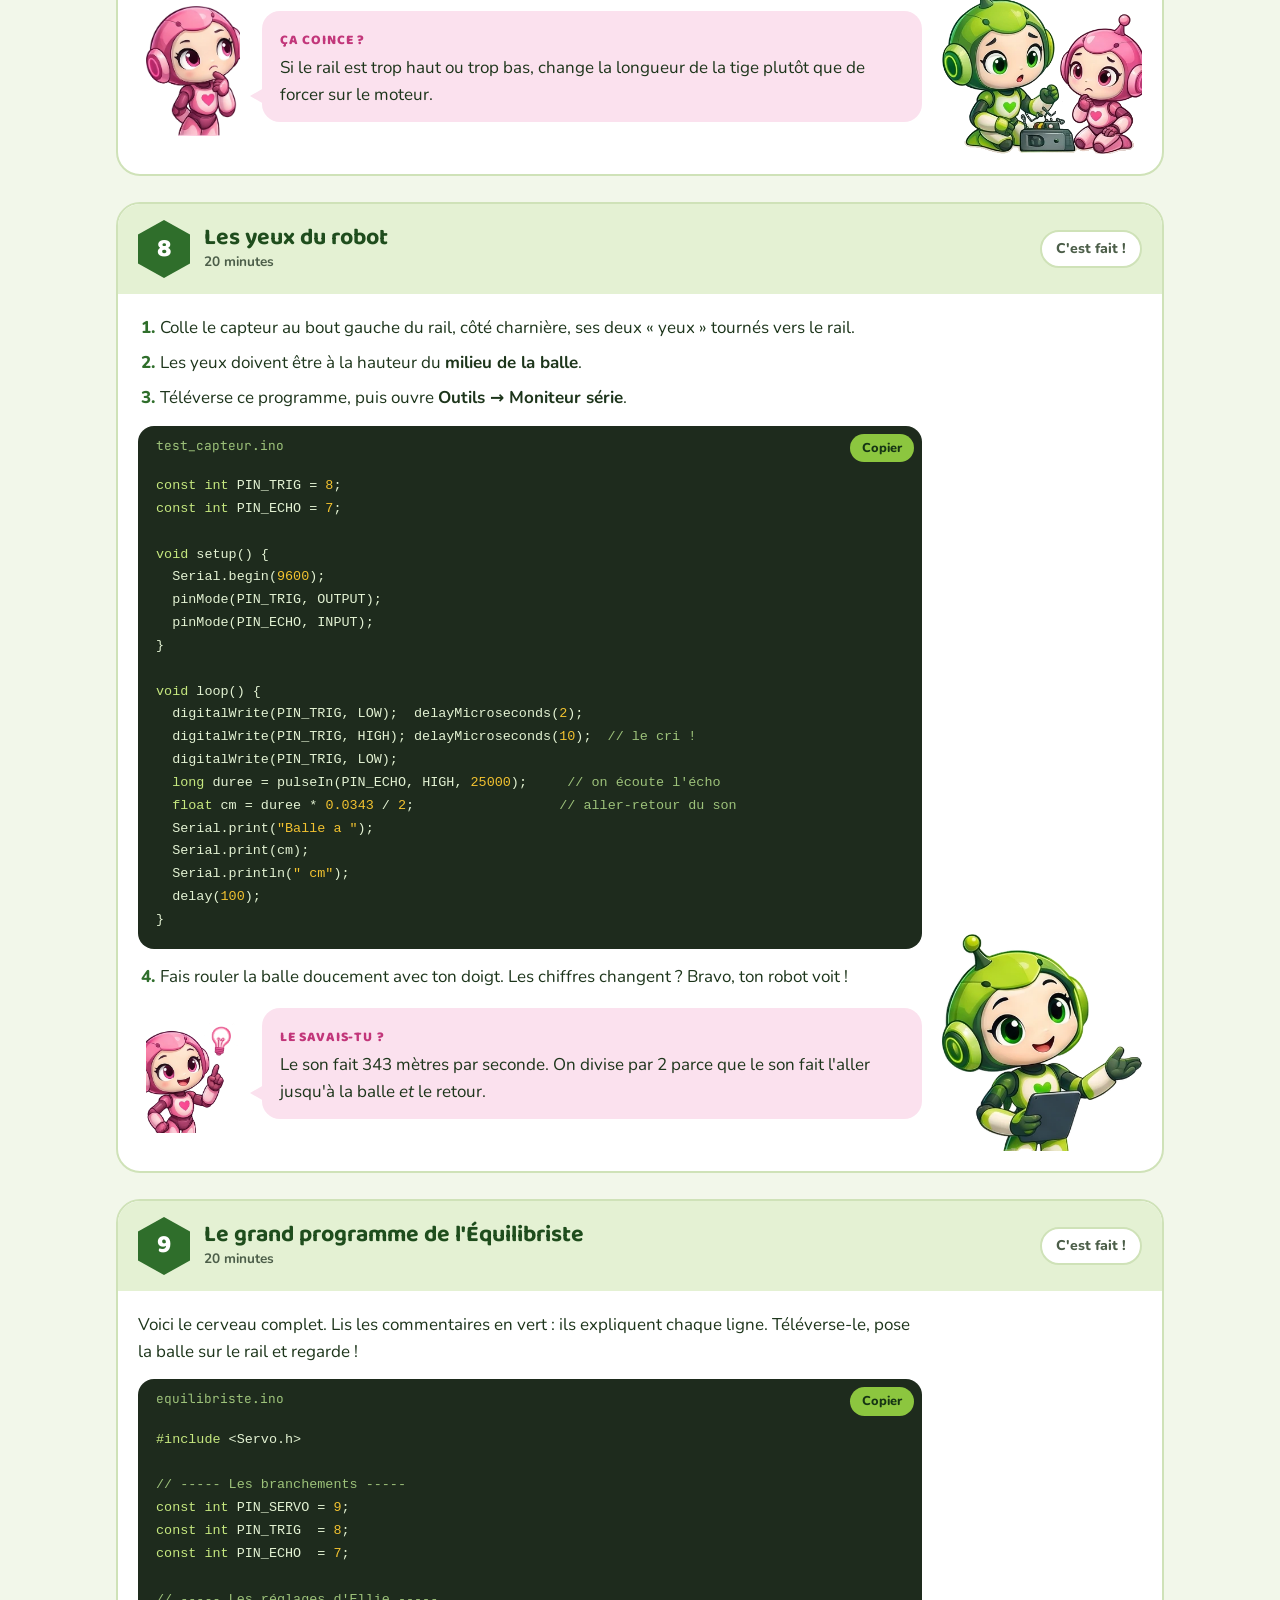
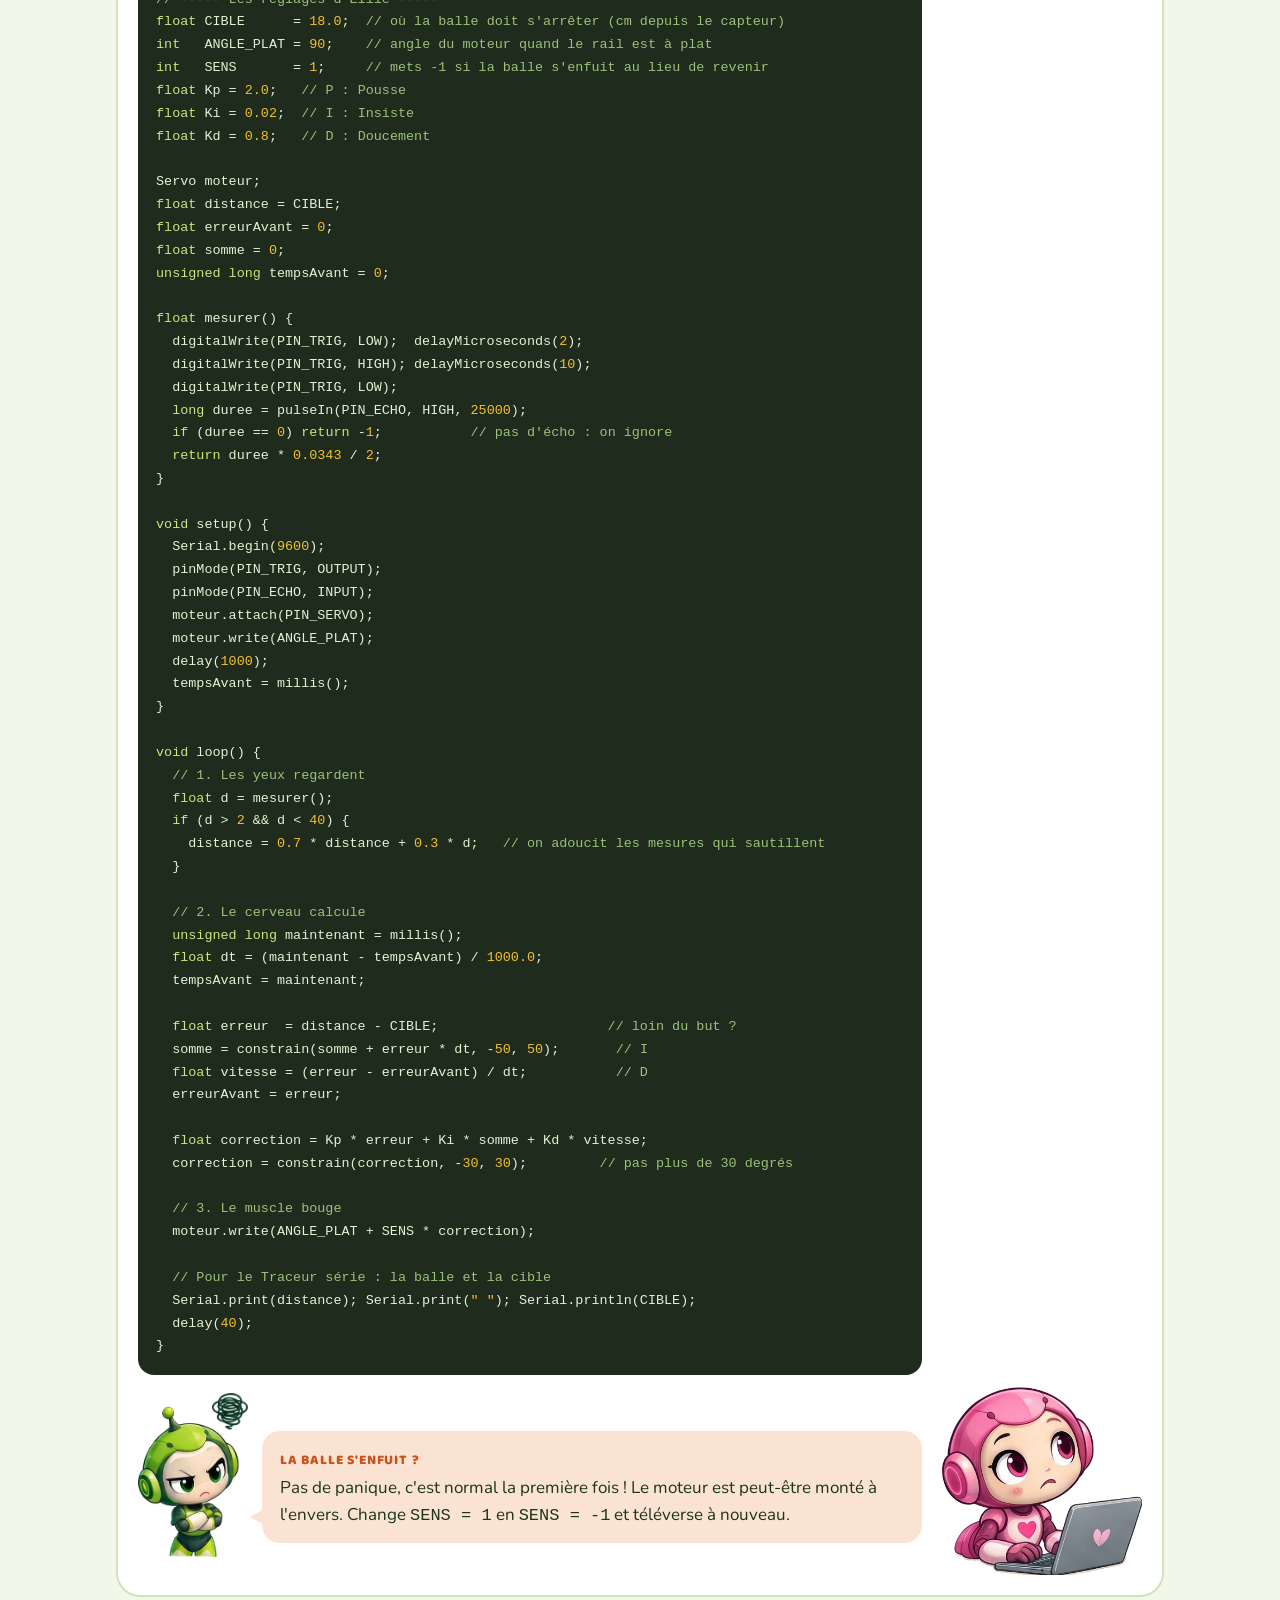
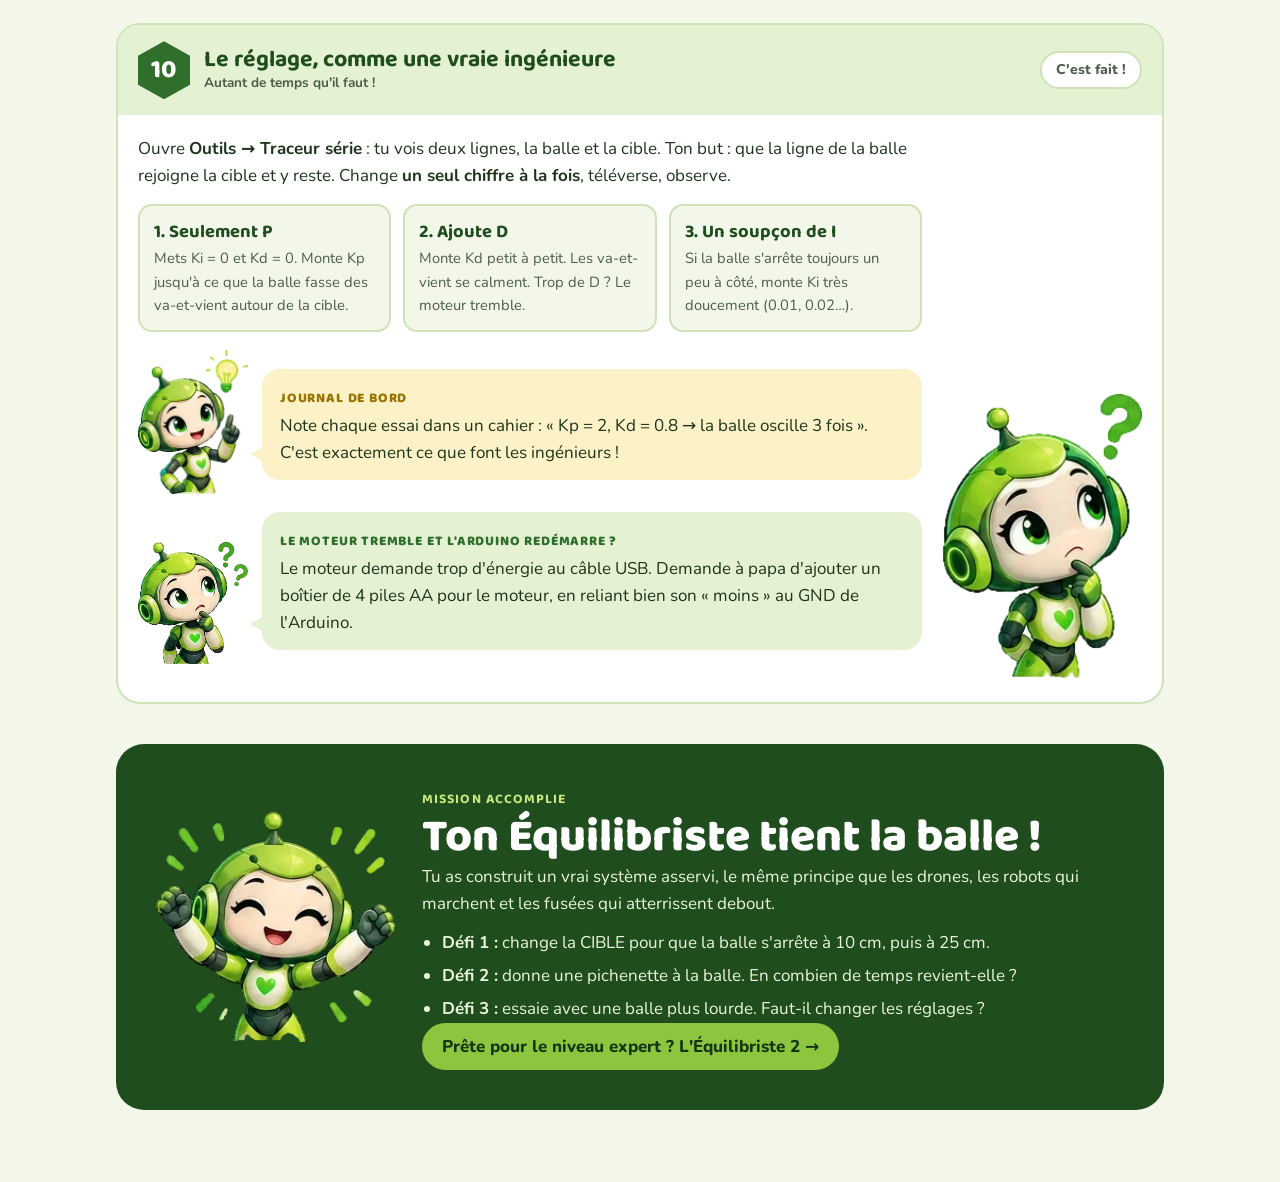
==== commit 035cabf7: "Lili Parc : nouveau logo de l'application Co-Authored-By: Claude Opus 5.5 <noreply@anthropic.com> Cl" ====
--- a/index.html
+++ b/index.html
@@ -623,6 +623,6 @@
 </script>
 
 <script src="assets/banner.js?v=2"></script>
-<script src="assets/menu.js?v=5"></script>
+<script src="assets/menu.js?v=6"></script>
 </body>
 </html>
